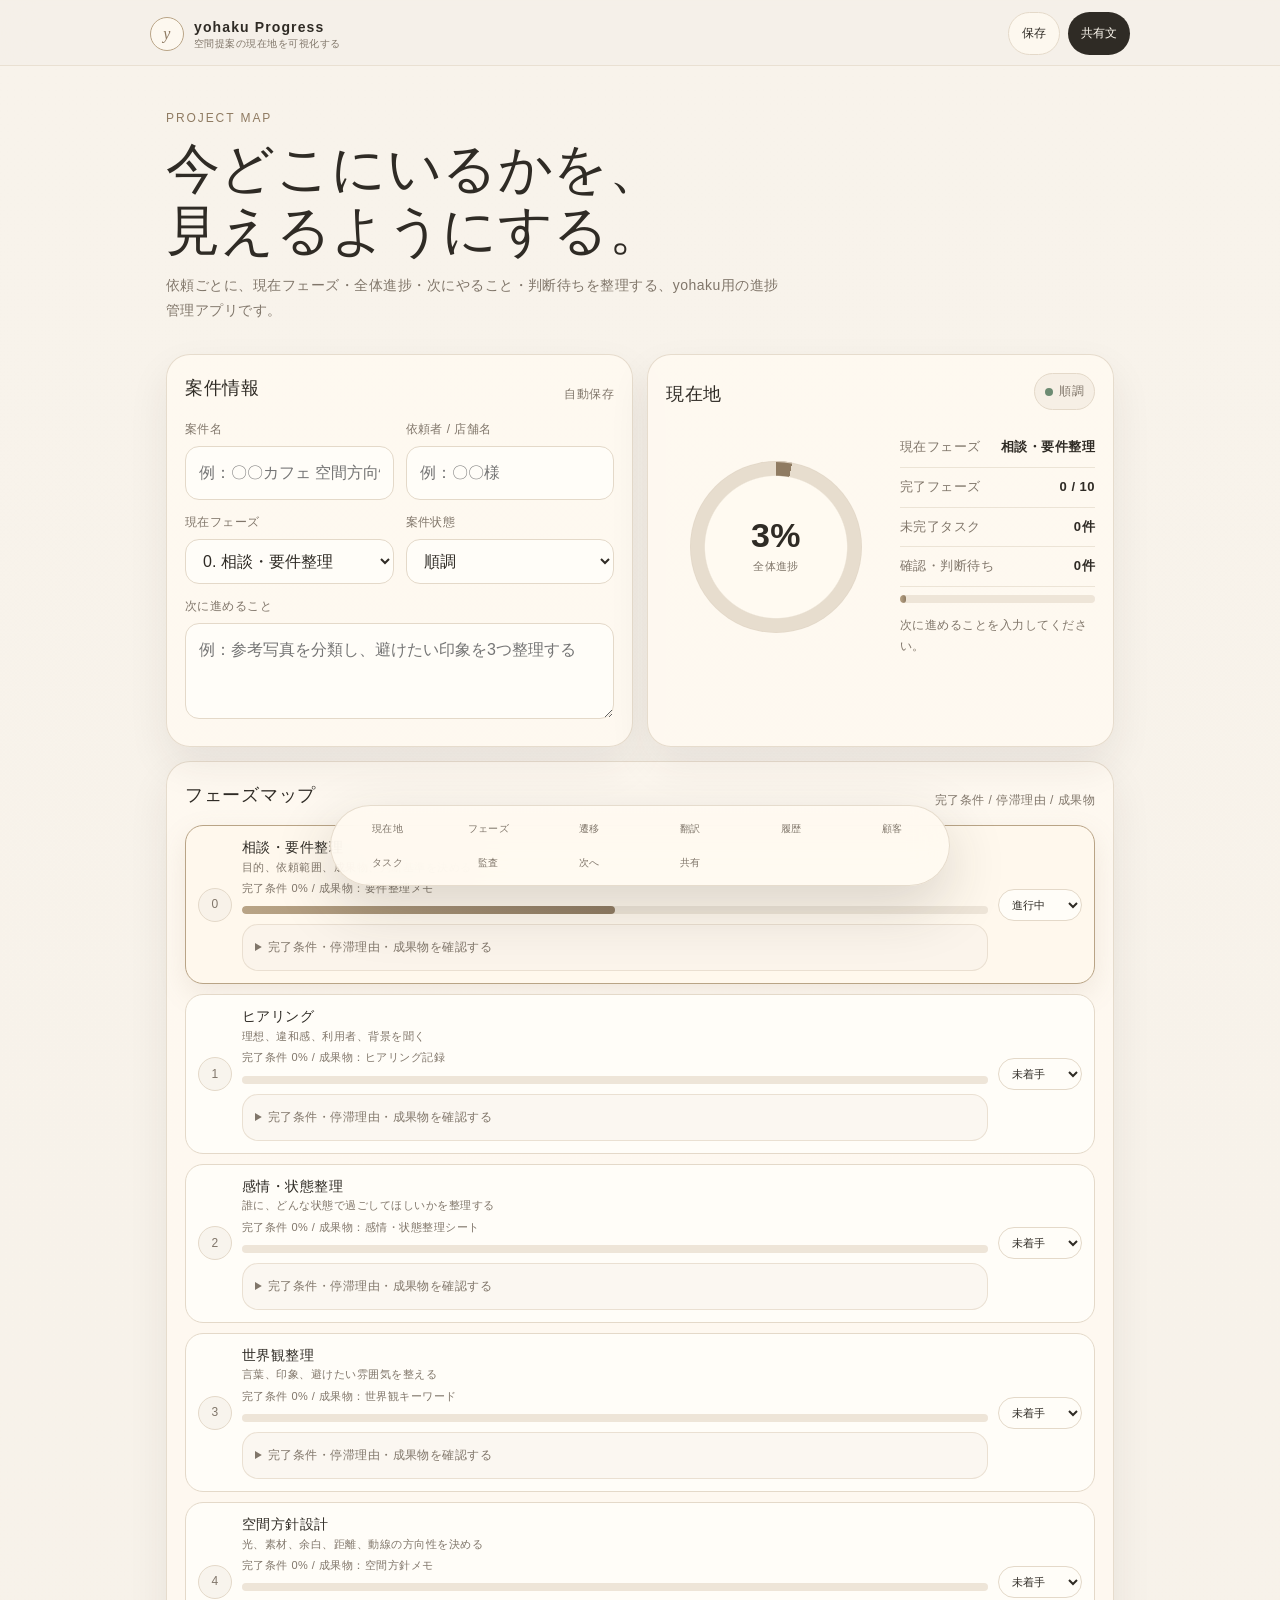
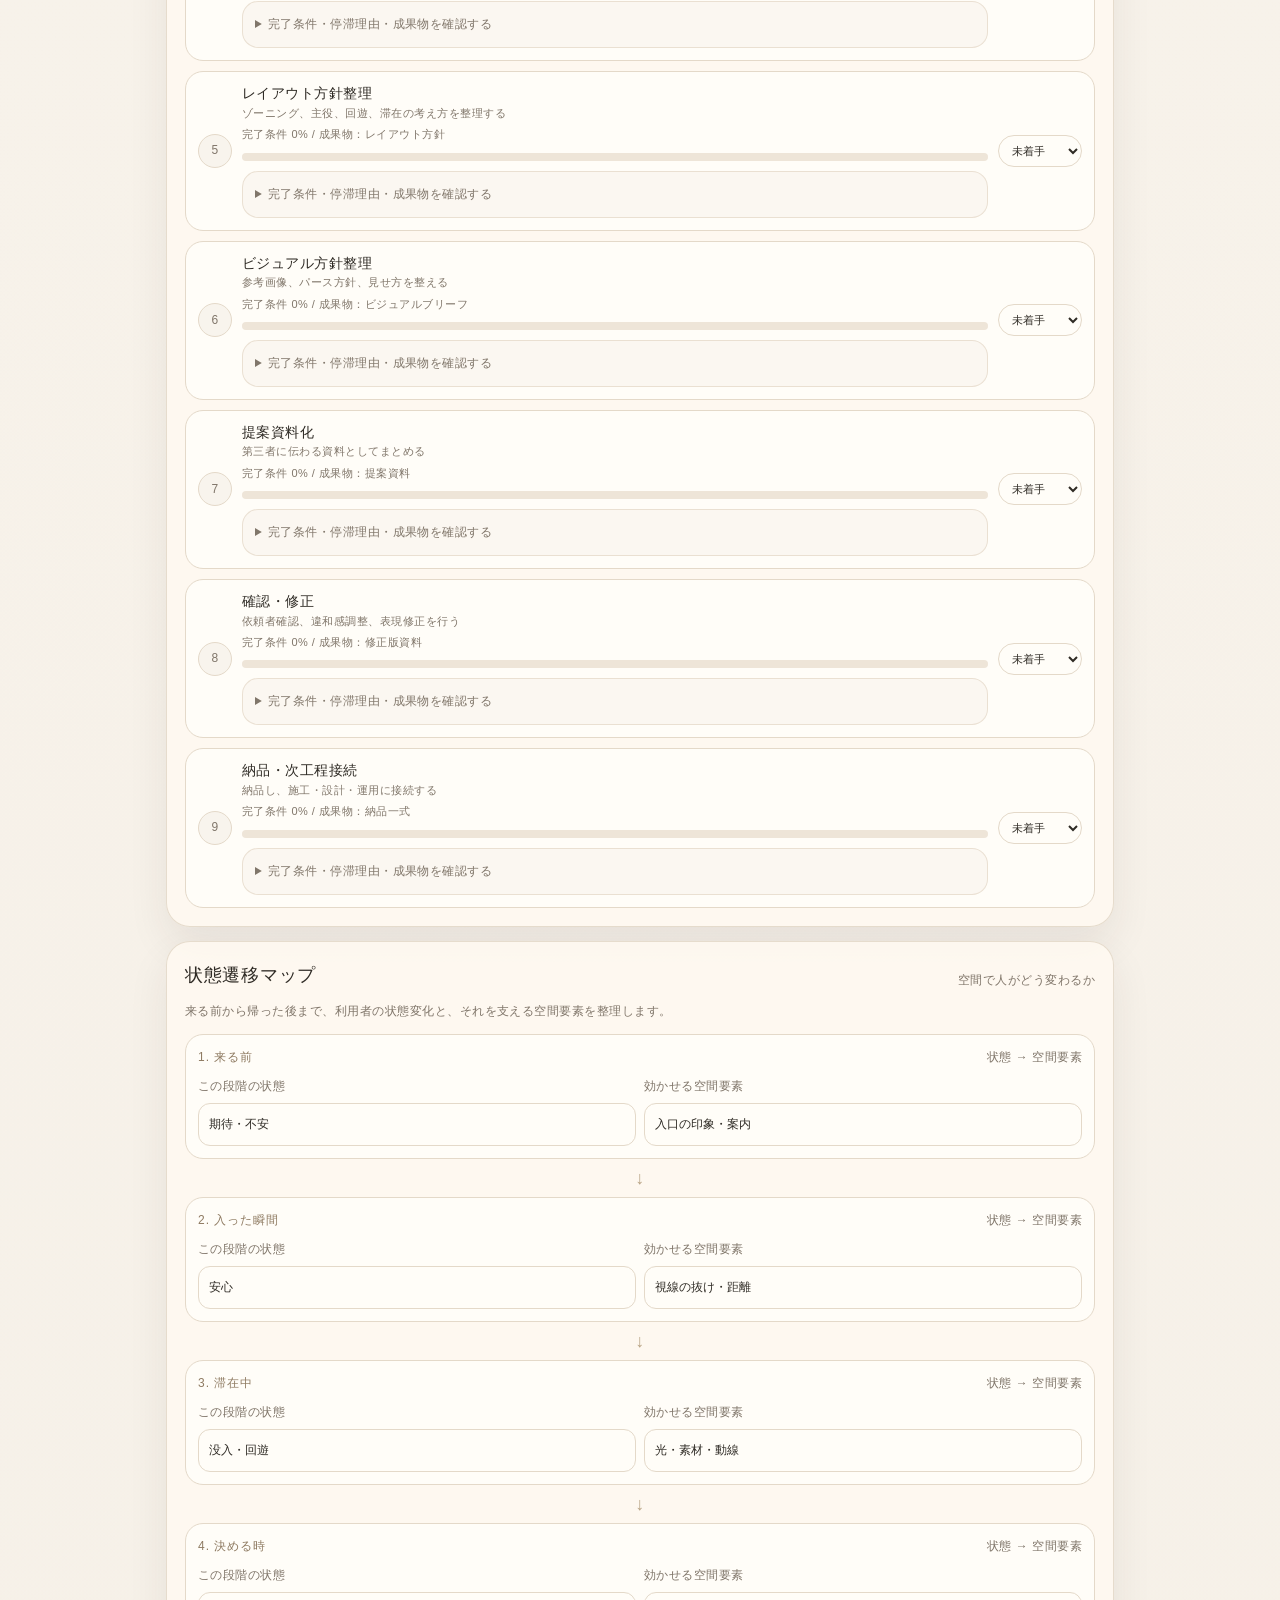
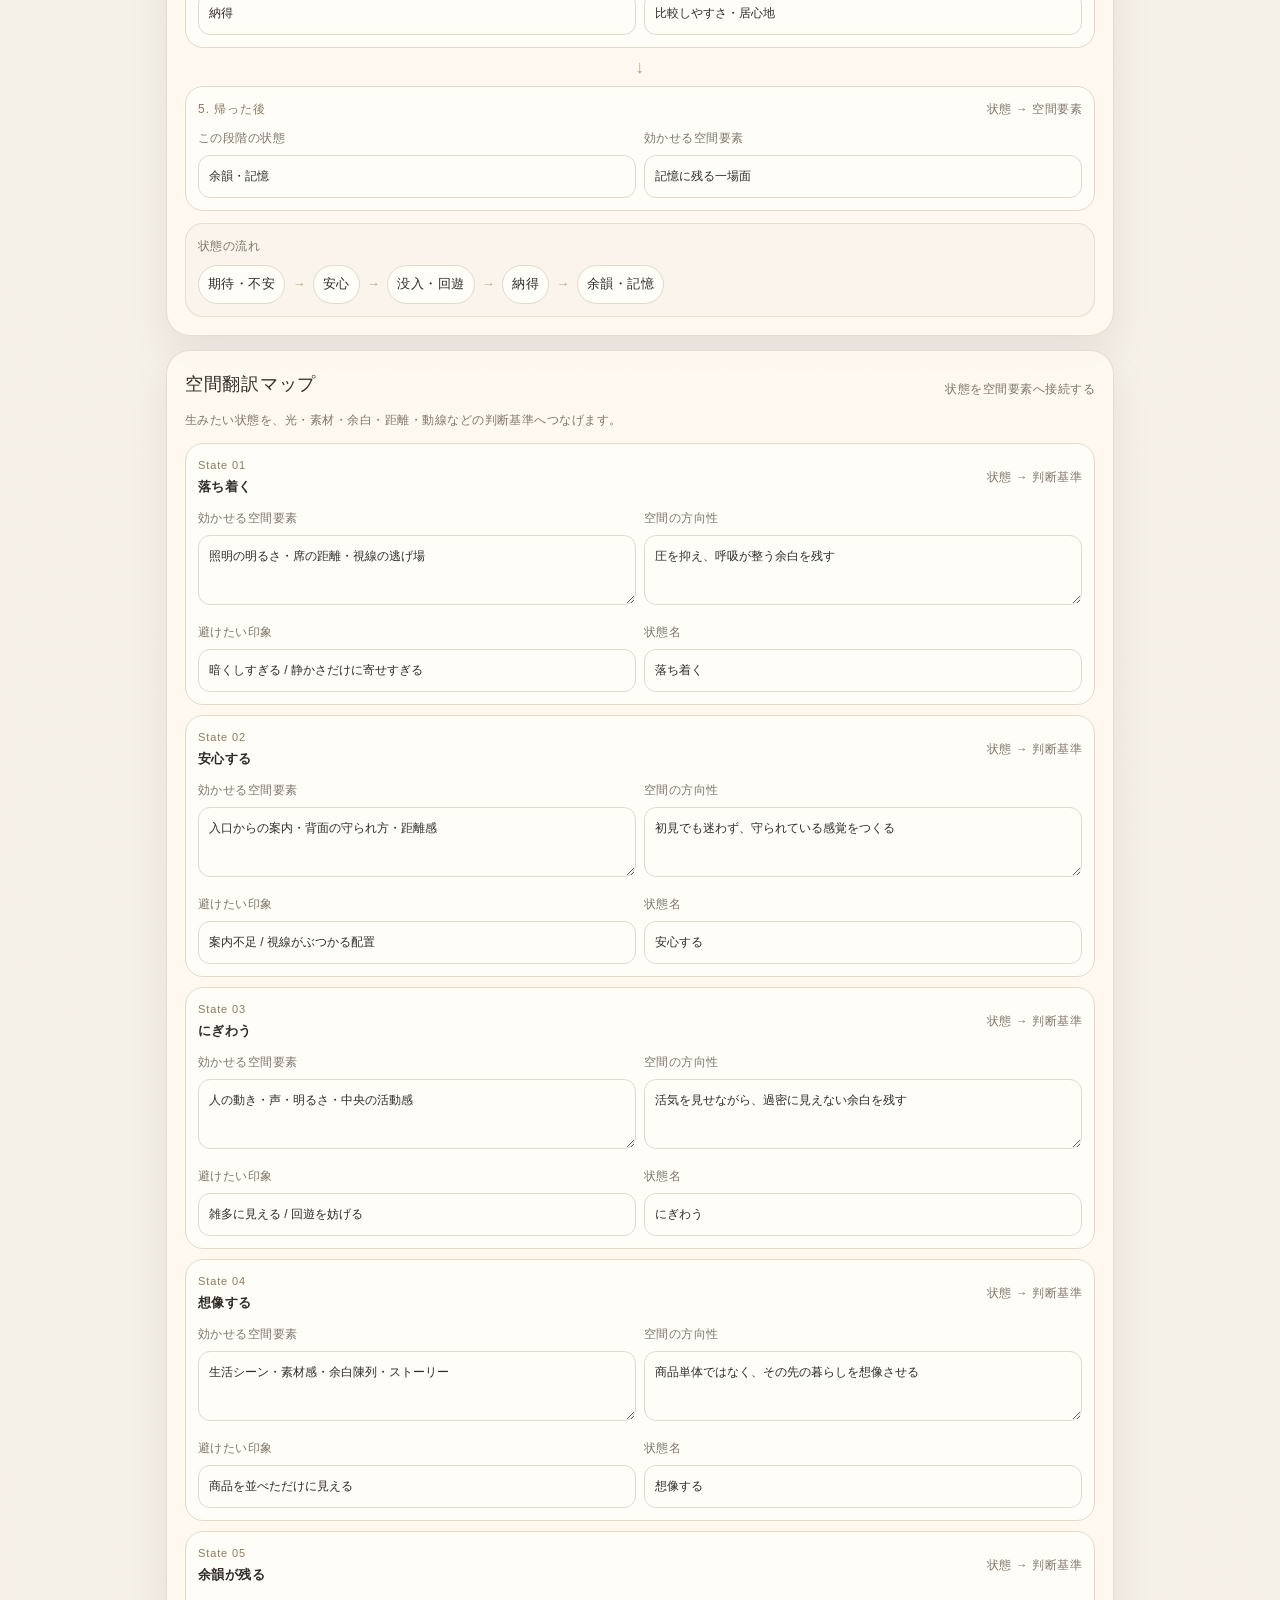
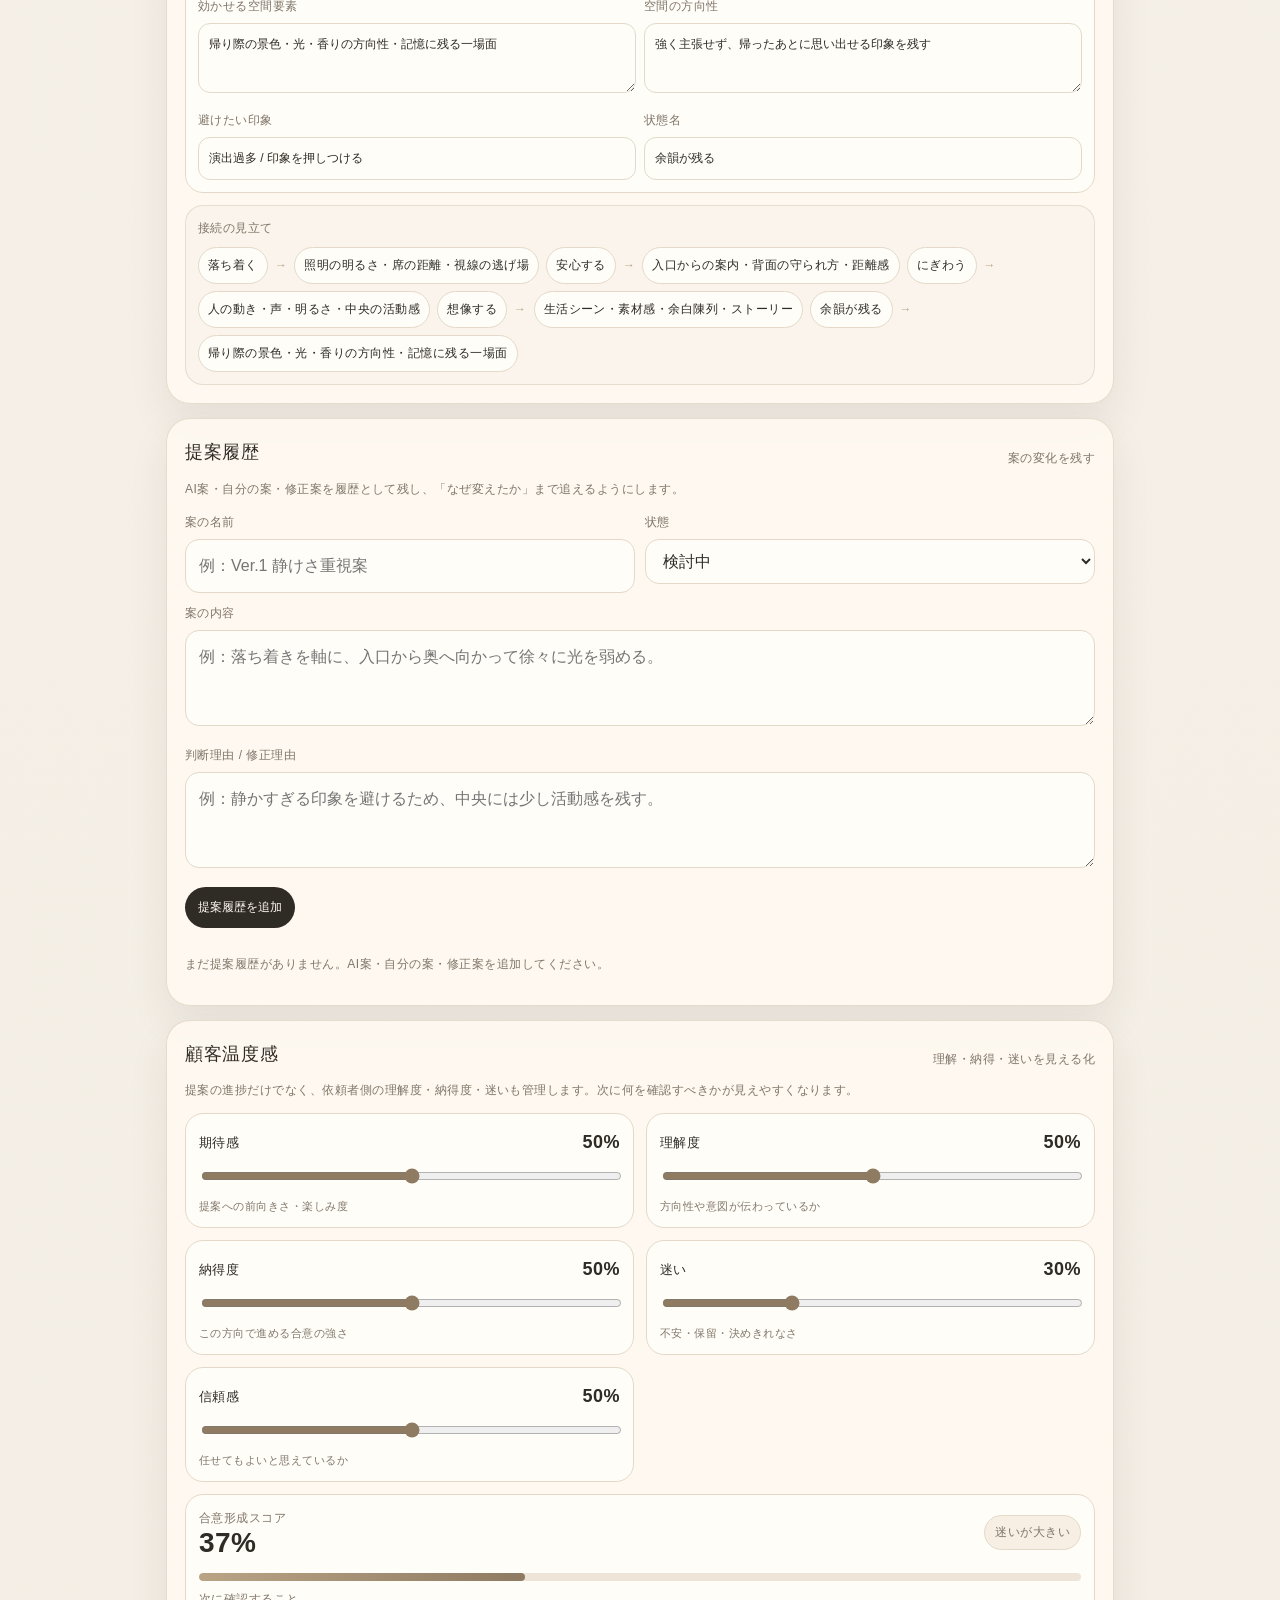
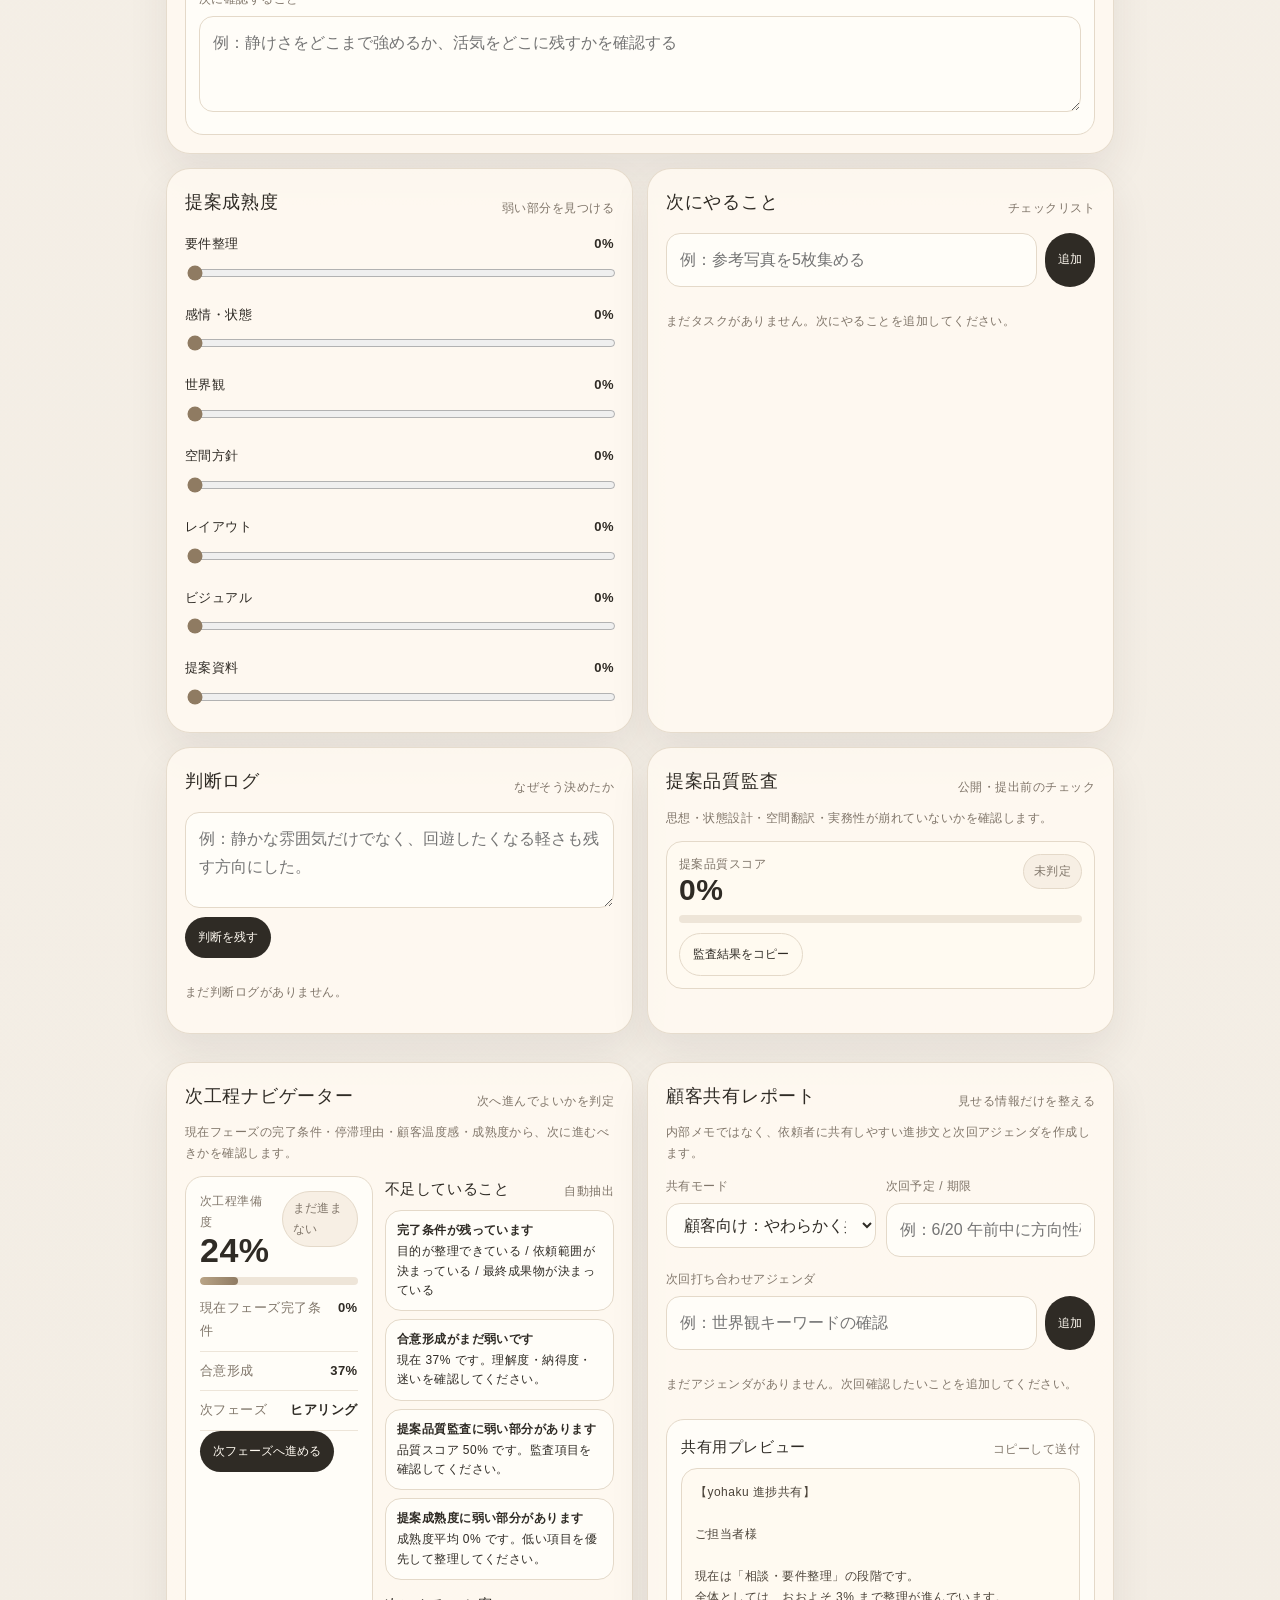
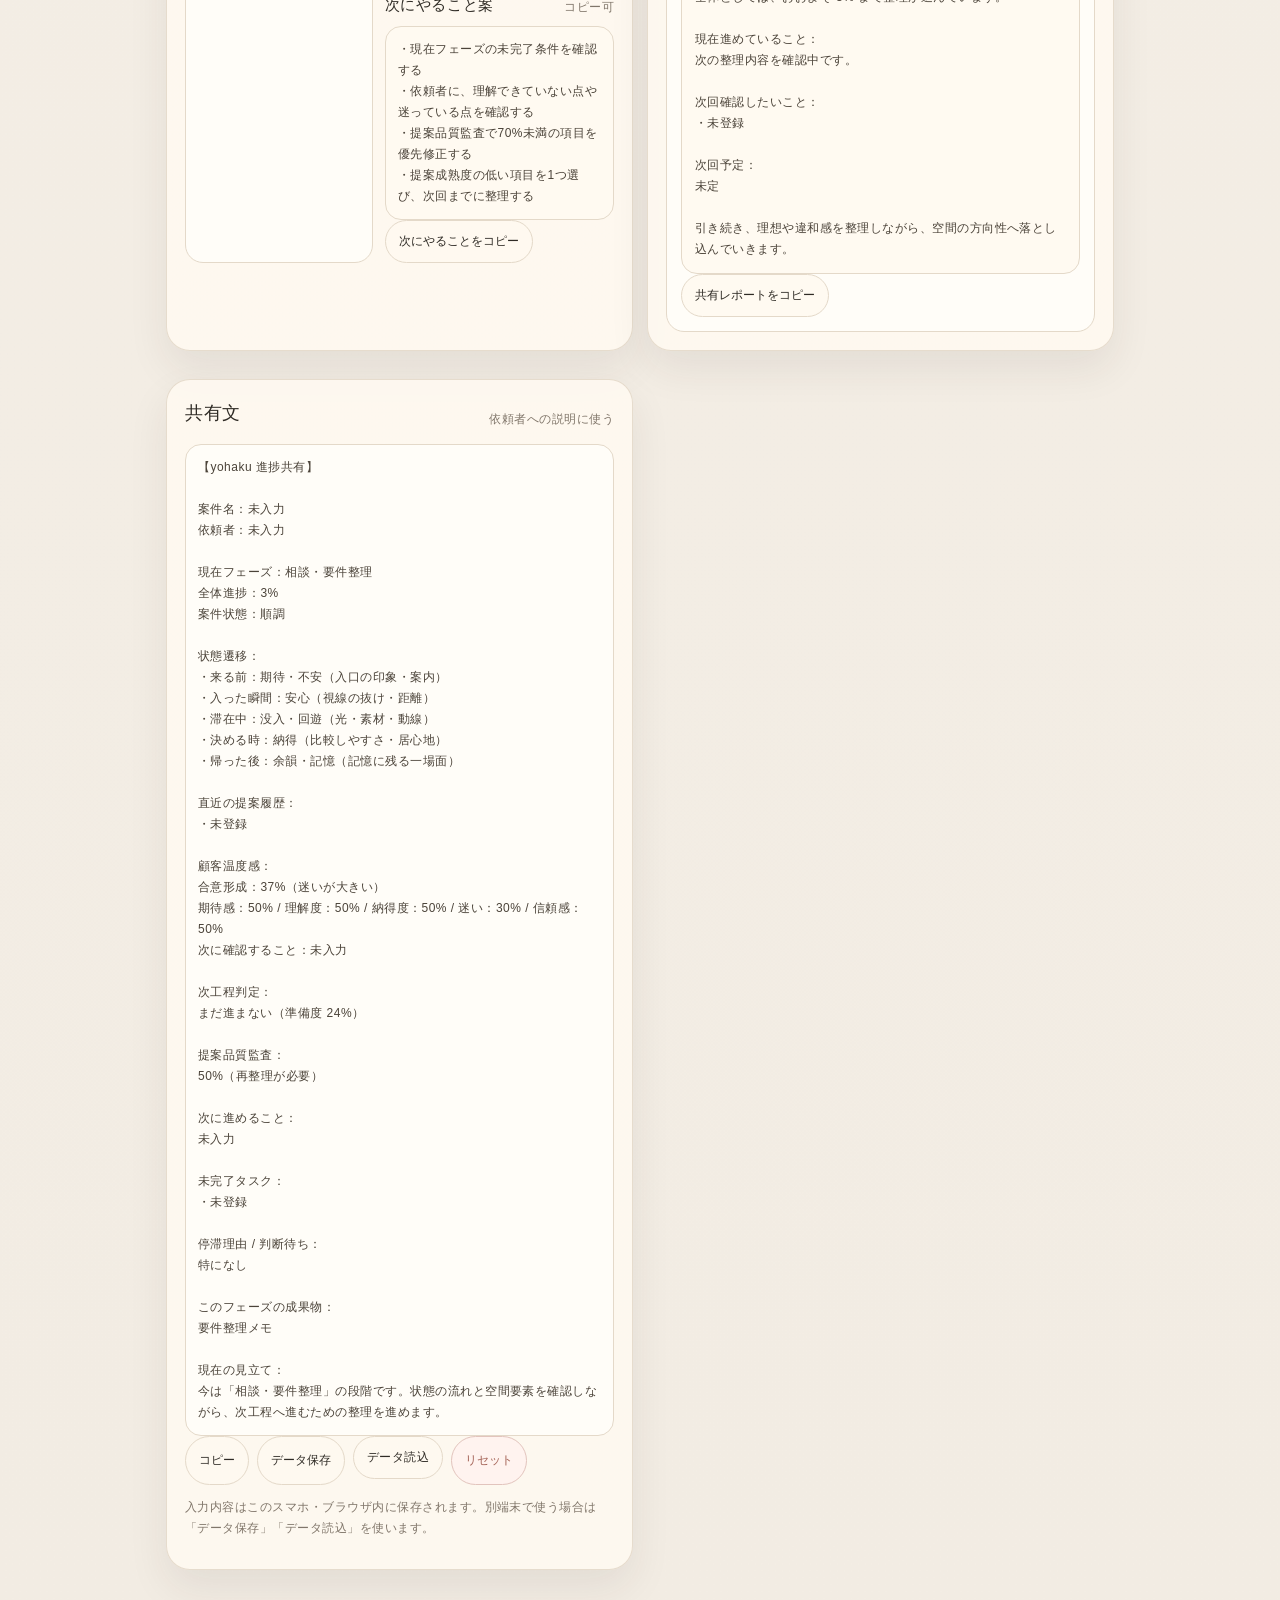
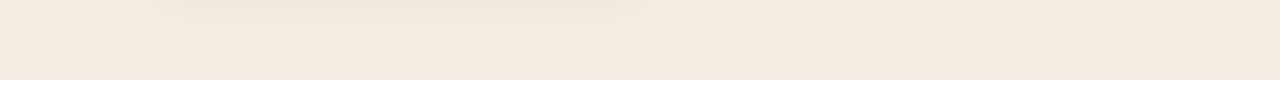
==== progress.html @ ba38edb8 "Add files via upload" ====
<!doctype html>
<html lang="ja">
<head>
  <meta charset="utf-8" />
  <meta name="viewport" content="width=device-width, initial-scale=1, viewport-fit=cover" />
  <title>yohaku Progress App</title>
  <meta name="theme-color" content="#efe8dc" />
  <style>
    :root{--bg:#f5f0e8;--card:#fffaf1;--ink:#2f2b25;--muted:#80766a;--line:#e4d9c9;--accent:#8f7b62;--accent2:#b9a486;--good:#6c8b72;--wait:#b08a51;--risk:#a56458;--shadow:0 18px 40px rgba(47,43,37,.08);--radius:24px}
    *{box-sizing:border-box} html{scroll-behavior:smooth} body{margin:0;background:linear-gradient(180deg,#f8f3eb,#f2ece3);color:var(--ink);font-family:-apple-system,BlinkMacSystemFont,"Hiragino Sans","Yu Gothic",YuGothic,Meiryo,sans-serif;line-height:1.75;letter-spacing:.03em} button,input,select,textarea{font:inherit}.app{width:min(980px,100%);margin:0 auto;padding:18px 16px 110px}.topbar{position:sticky;top:0;z-index:20;margin:-18px -16px 16px;padding:12px 16px 10px;backdrop-filter:blur(18px);background:rgba(245,240,232,.82);border-bottom:1px solid rgba(228,217,201,.7)}.topbar-inner{display:flex;align-items:center;justify-content:space-between;gap:12px;width:min(980px,100%);margin:0 auto}.brand{display:flex;align-items:center;gap:10px;min-width:0}.mark{width:34px;height:34px;border-radius:999px;border:1px solid var(--accent2);display:grid;place-items:center;color:var(--accent);font-family:Georgia,serif;font-style:italic;background:rgba(255,250,241,.75)}.brand-title{font-size:14px;font-weight:650;letter-spacing:.08em;white-space:nowrap}.brand-sub{font-size:10px;color:var(--muted);margin-top:-4px}.mini-actions,.btn-row{display:flex;gap:8px;flex-wrap:wrap}.ghost-btn,.primary-btn,.danger-btn{border:0;border-radius:999px;padding:10px 13px;cursor:pointer;white-space:nowrap;font-size:12px}.ghost-btn{background:rgba(255,250,241,.8);border:1px solid var(--line);color:var(--ink)}.primary-btn{background:var(--ink);color:#fffaf1}.danger-btn{background:#fff3ef;color:var(--risk);border:1px solid #e2c4bd}.hero{padding:26px 0 18px}.eyebrow{color:var(--accent);font-size:12px;letter-spacing:.16em;text-transform:uppercase;margin-bottom:8px}h1{font-size:clamp(28px,8vw,54px);line-height:1.15;margin:0 0 12px;font-weight:500}.lead{color:var(--muted);font-size:14px;max-width:620px;margin:0}.grid{display:grid;grid-template-columns:1fr;gap:14px}@media (min-width:780px){.grid.two{grid-template-columns:1fr 1fr}.dashboard-row{grid-template-columns:220px 1fr}}.card{background:rgba(255,250,241,.86);border:1px solid rgba(228,217,201,.9);border-radius:var(--radius);box-shadow:var(--shadow);padding:18px;margin-top:14px}.section-title{display:flex;align-items:flex-end;justify-content:space-between;gap:10px;margin-bottom:14px}h2{margin:0;font-size:18px;font-weight:560;letter-spacing:.04em}.small{font-size:12px;color:var(--muted)}label{display:block;font-size:12px;color:var(--muted);margin:0 0 6px}input,select,textarea{width:100%;border:1px solid var(--line);background:#fffdf8;color:var(--ink);border-radius:14px;padding:12px 13px;outline:none}textarea{min-height:96px;resize:vertical}input:focus,select:focus,textarea:focus{border-color:var(--accent2);box-shadow:0 0 0 4px rgba(185,164,134,.16)}.field-grid{display:grid;grid-template-columns:1fr;gap:12px}@media (min-width:620px){.field-grid.two{grid-template-columns:1fr 1fr}}.dashboard-row{display:grid;gap:14px}.circle-wrap{display:flex;justify-content:center;align-items:center;min-height:210px}.circle{--p:0;width:172px;height:172px;border-radius:50%;display:grid;place-items:center;background:radial-gradient(circle at center,var(--card) 0 58%,transparent 59%),conic-gradient(var(--accent) calc(var(--p)*1%),#e7ddce 0);box-shadow:inset 0 0 0 1px rgba(228,217,201,.9)}.circle strong{display:block;font-size:34px;line-height:1;font-weight:560;text-align:center}.circle span{display:block;font-size:11px;color:var(--muted);text-align:center;margin-top:5px}.status-pill{display:inline-flex;align-items:center;gap:6px;padding:7px 10px;border-radius:999px;background:#f6efe5;border:1px solid var(--line);font-size:12px;color:var(--muted)}.dot{width:8px;height:8px;border-radius:999px;background:var(--accent)}.dot.good{background:var(--good)}.dot.wait{background:var(--wait)}.dot.risk{background:var(--risk)}.summary-list{display:grid;gap:8px;margin-top:12px}.summary-item{display:flex;justify-content:space-between;gap:10px;border-bottom:1px solid rgba(228,217,201,.65);padding-bottom:8px;font-size:13px}.summary-item span:first-child{color:var(--muted)}.phase-map{display:grid;gap:10px}.phase{display:grid;grid-template-columns:34px 1fr auto;gap:10px;align-items:center;padding:12px;border-radius:18px;border:1px solid var(--line);background:#fffdf8}.phase.current{border-color:var(--accent2);background:#fff8ed;box-shadow:0 10px 28px rgba(143,123,98,.13)}.phase.done{background:#f6f8f2;border-color:#d3decf}.phase.waiting{background:#fff8ed;border-color:#ead6b8}.phase.risk{background:#fff3ef;border-color:#e2c4bd}.phase-num{width:34px;height:34px;border-radius:999px;display:grid;place-items:center;border:1px solid var(--line);font-size:12px;color:var(--muted);background:rgba(245,240,232,.65)}.phase-title{font-size:14px;font-weight:560;line-height:1.4}.phase-desc{font-size:11px;color:var(--muted);line-height:1.4;margin-top:2px}.phase select{width:auto;max-width:118px;padding:8px 9px;font-size:11px;border-radius:999px}.progress-line{height:8px;background:#eee5d8;border-radius:999px;overflow:hidden;margin-top:8px}.progress-line>i{display:block;height:100%;width:0;background:linear-gradient(90deg,var(--accent2),var(--accent));border-radius:999px}.slider-row{margin:14px 0 0}.slider-head{display:flex;justify-content:space-between;gap:8px;font-size:13px;margin-bottom:6px}input[type=range]{padding:0;accent-color:var(--accent);border:0;background:transparent}.task-form{display:grid;grid-template-columns:1fr auto;gap:8px;margin-bottom:12px}.task-list,.log{display:grid;gap:8px}.task{display:grid;grid-template-columns:auto 1fr auto;gap:9px;align-items:start;padding:12px;border-radius:16px;background:#fffdf8;border:1px solid var(--line)}.task input[type=checkbox]{width:18px;height:18px;margin-top:3px;accent-color:var(--accent)}.task.done .task-text{text-decoration:line-through;color:var(--muted)}.task-text{font-size:13px}.task button{border:0;background:transparent;color:var(--muted);font-size:18px;padding:0 4px;cursor:pointer}.log-item{border:1px solid var(--line);background:#fffdf8;border-radius:16px;padding:12px;font-size:13px}.log-date{font-size:11px;color:var(--muted);margin-bottom:4px}.phase-detail{margin-top:10px;display:grid;gap:10px;padding:12px;border-radius:16px;background:rgba(245,240,232,.45);border:1px solid rgba(228,217,201,.75)}.phase-detail summary{cursor:pointer}.check-grid{display:grid;gap:7px;margin-top:8px}.check-item{display:grid;grid-template-columns:auto 1fr;gap:8px;align-items:start;font-size:12px;color:#4b4339;line-height:1.55}.check-item input{width:16px;height:16px;margin-top:2px;accent-color:var(--accent)}.phase-note-grid{display:grid;grid-template-columns:1fr;gap:8px}.mini-field label{font-size:11px;margin-bottom:4px}.mini-field textarea,.mini-field input{font-size:12px;padding:10px;min-height:44px;border-radius:12px}.mini-field textarea{min-height:70px}.phase-complete-rate{font-size:11px;color:var(--muted);margin-top:4px}@media (min-width:720px){.phase-note-grid{grid-template-columns:1fr 1fr}}
.journey-flow{display:grid;gap:10px}.journey-node{border:1px solid var(--line);background:#fffdf8;border-radius:18px;padding:12px}.journey-node-head{display:flex;justify-content:space-between;gap:8px;align-items:center;margin-bottom:8px}.journey-stage{font-size:12px;color:var(--accent);letter-spacing:.08em}.journey-arrow{text-align:center;color:var(--accent2);font-size:18px;line-height:1}.journey-fields{display:grid;grid-template-columns:1fr;gap:8px}@media(min-width:720px){.journey-fields{grid-template-columns:1fr 1fr}}.journey-fields input{font-size:12px;padding:10px;border-radius:12px}.journey-preview{margin-top:12px;padding:12px;border-radius:18px;background:rgba(245,240,232,.5);border:1px solid rgba(228,217,201,.85)}.journey-preview-title{font-size:12px;color:var(--muted);margin-bottom:8px}.journey-preview-line{display:flex;flex-wrap:wrap;gap:7px;align-items:center;font-size:13px}.journey-chip{padding:7px 9px;border-radius:999px;background:#fffdf8;border:1px solid var(--line)}.journey-connector{color:var(--accent2)}

.translation-map{display:grid;gap:10px}.translate-row{border:1px solid var(--line);background:#fffdf8;border-radius:18px;padding:12px}.translate-head{display:flex;justify-content:space-between;gap:8px;align-items:center;margin-bottom:10px}.translate-title{font-size:13px;font-weight:650}.translate-label{font-size:11px;color:var(--accent);letter-spacing:.08em}.translate-fields{display:grid;grid-template-columns:1fr;gap:8px}@media(min-width:720px){.translate-fields{grid-template-columns:1fr 1fr}}.translate-fields input,.translate-fields textarea{font-size:12px;padding:10px;border-radius:12px}.translate-fields textarea{min-height:70px}.connection-preview{margin-top:12px;padding:12px;border-radius:18px;background:rgba(245,240,232,.5);border:1px solid rgba(228,217,201,.85)}.connection-line{display:flex;flex-wrap:wrap;gap:7px;align-items:center;font-size:12px;margin-top:8px}.connection-chip{padding:7px 9px;border-radius:999px;background:#fffdf8;border:1px solid var(--line)}





.quality-grid{
  display:grid;
  gap:10px;
}
.quality-item{
  border:1px solid var(--line);
  background:#fffdf8;
  border-radius:16px;
  padding:12px;
}
.quality-head{
  display:flex;
  justify-content:space-between;
  gap:10px;
  align-items:center;
  margin-bottom:6px;
  font-size:13px;
}
.quality-head strong{
  font-size:18px;
  font-weight:560;
}
.quality-note{
  margin-top:8px;
}
.quality-note textarea{
  min-height:58px;
  font-size:12px;
  padding:10px;
}
.quality-result{
  border:1px solid var(--line);
  background:#fffaf1;
  border-radius:16px;
  padding:12px;
  margin-bottom:12px;
}
.quality-main{
  display:flex;
  justify-content:space-between;
  gap:12px;
  align-items:flex-start;
}
.quality-score{
  font-size:30px;
  line-height:1;
  font-weight:560;
}
.quality-label{
  display:inline-flex;
  border-radius:999px;
  padding:6px 10px;
  border:1px solid var(--line);
  background:#f7efe4;
  font-size:12px;
  color:var(--muted);
  white-space:nowrap;
}
.quality-issues{
  display:grid;
  gap:7px;
  margin-top:10px;
}
.quality-issue{
  border:1px solid var(--line);
  background:#fffdf8;
  border-radius:14px;
  padding:9px 10px;
  font-size:12px;
  line-height:1.55;
}

.next-nav-grid{
  display:grid;
  grid-template-columns:1fr;
  gap:12px;
}
@media (min-width:760px){
  
.quality-grid{
  display:grid;
  gap:10px;
}
.quality-item{
  border:1px solid var(--line);
  background:#fffdf8;
  border-radius:16px;
  padding:12px;
}
.quality-head{
  display:flex;
  justify-content:space-between;
  gap:10px;
  align-items:center;
  margin-bottom:6px;
  font-size:13px;
}
.quality-head strong{
  font-size:18px;
  font-weight:560;
}
.quality-note{
  margin-top:8px;
}
.quality-note textarea{
  min-height:58px;
  font-size:12px;
  padding:10px;
}
.quality-result{
  border:1px solid var(--line);
  background:#fffaf1;
  border-radius:16px;
  padding:12px;
  margin-bottom:12px;
}
.quality-main{
  display:flex;
  justify-content:space-between;
  gap:12px;
  align-items:flex-start;
}
.quality-score{
  font-size:30px;
  line-height:1;
  font-weight:560;
}
.quality-label{
  display:inline-flex;
  border-radius:999px;
  padding:6px 10px;
  border:1px solid var(--line);
  background:#f7efe4;
  font-size:12px;
  color:var(--muted);
  white-space:nowrap;
}
.quality-issues{
  display:grid;
  gap:7px;
  margin-top:10px;
}
.quality-issue{
  border:1px solid var(--line);
  background:#fffdf8;
  border-radius:14px;
  padding:9px 10px;
  font-size:12px;
  line-height:1.55;
}

.next-nav-grid{grid-template-columns:.9fr 1.1fr}
}
.readiness-card{
  border:1px solid var(--line);
  background:#fffdf8;
  border-radius:18px;
  padding:14px;
}
.readiness-main{
  display:flex;
  justify-content:space-between;
  gap:12px;
  align-items:flex-start;
  margin-bottom:10px;
}
.readiness-score{
  font-size:34px;
  line-height:1;
  font-weight:560;
}
.readiness-label{
  display:inline-flex;
  border-radius:999px;
  padding:6px 10px;
  border:1px solid var(--line);
  background:#f7efe4;
  font-size:12px;
  color:var(--muted);
}
.next-list{
  display:grid;
  gap:8px;
}
.next-item{
  border:1px solid var(--line);
  background:#fffdf8;
  border-radius:16px;
  padding:10px 11px;
  font-size:12px;
  line-height:1.6;
}
.next-item strong{
  display:block;
  font-size:12px;
  margin-bottom:2px;
}
.next-action-box{
  white-space:pre-wrap;
  font-size:12px;
  line-height:1.75;
  background:#fffaf1;
  border:1px solid var(--line);
  border-radius:16px;
  padding:12px;
  color:#4b4339;
}

.share-report-box{
  border:1px solid var(--line);
  background:#fffdf8;
  border-radius:18px;
  padding:14px;
  margin-top:12px;
}
.report-mode-row{
  display:grid;
  grid-template-columns:1fr;
  gap:10px;
}
@media (min-width:720px){
  .report-mode-row{grid-template-columns:1fr 1fr}
}
.report-preview{
  white-space:pre-wrap;
  font-size:12px;
  line-height:1.75;
  background:#fffaf1;
  border:1px solid var(--line);
  border-radius:16px;
  padding:13px;
  color:#4b4339;
  min-height:190px;
}
.agenda-list{
  display:grid;
  gap:8px;
  margin-top:10px;
}
.agenda-item{
  display:grid;
  grid-template-columns:auto 1fr auto;
  gap:9px;
  align-items:start;
  border:1px solid var(--line);
  background:#fffdf8;
  border-radius:16px;
  padding:10px;
  font-size:12px;
}
.agenda-item input[type=checkbox]{
  width:17px;
  height:17px;
  margin-top:3px;
  accent-color:var(--accent);
}
.agenda-item.done .agenda-text{
  text-decoration:line-through;
  color:var(--muted);
}
.agenda-item button{
  border:0;
  background:transparent;
  color:var(--muted);
  font-size:18px;
  cursor:pointer;
  padding:0 4px;
}

.client-pulse-grid{
  display:grid;
  grid-template-columns:1fr;
  gap:12px;
}
@media (min-width:720px){
  


.quality-grid{
  display:grid;
  gap:10px;
}
.quality-item{
  border:1px solid var(--line);
  background:#fffdf8;
  border-radius:16px;
  padding:12px;
}
.quality-head{
  display:flex;
  justify-content:space-between;
  gap:10px;
  align-items:center;
  margin-bottom:6px;
  font-size:13px;
}
.quality-head strong{
  font-size:18px;
  font-weight:560;
}
.quality-note{
  margin-top:8px;
}
.quality-note textarea{
  min-height:58px;
  font-size:12px;
  padding:10px;
}
.quality-result{
  border:1px solid var(--line);
  background:#fffaf1;
  border-radius:16px;
  padding:12px;
  margin-bottom:12px;
}
.quality-main{
  display:flex;
  justify-content:space-between;
  gap:12px;
  align-items:flex-start;
}
.quality-score{
  font-size:30px;
  line-height:1;
  font-weight:560;
}
.quality-label{
  display:inline-flex;
  border-radius:999px;
  padding:6px 10px;
  border:1px solid var(--line);
  background:#f7efe4;
  font-size:12px;
  color:var(--muted);
  white-space:nowrap;
}
.quality-issues{
  display:grid;
  gap:7px;
  margin-top:10px;
}
.quality-issue{
  border:1px solid var(--line);
  background:#fffdf8;
  border-radius:14px;
  padding:9px 10px;
  font-size:12px;
  line-height:1.55;
}

.next-nav-grid{
  display:grid;
  grid-template-columns:1fr;
  gap:12px;
}
@media (min-width:760px){
  
.quality-grid{
  display:grid;
  gap:10px;
}
.quality-item{
  border:1px solid var(--line);
  background:#fffdf8;
  border-radius:16px;
  padding:12px;
}
.quality-head{
  display:flex;
  justify-content:space-between;
  gap:10px;
  align-items:center;
  margin-bottom:6px;
  font-size:13px;
}
.quality-head strong{
  font-size:18px;
  font-weight:560;
}
.quality-note{
  margin-top:8px;
}
.quality-note textarea{
  min-height:58px;
  font-size:12px;
  padding:10px;
}
.quality-result{
  border:1px solid var(--line);
  background:#fffaf1;
  border-radius:16px;
  padding:12px;
  margin-bottom:12px;
}
.quality-main{
  display:flex;
  justify-content:space-between;
  gap:12px;
  align-items:flex-start;
}
.quality-score{
  font-size:30px;
  line-height:1;
  font-weight:560;
}
.quality-label{
  display:inline-flex;
  border-radius:999px;
  padding:6px 10px;
  border:1px solid var(--line);
  background:#f7efe4;
  font-size:12px;
  color:var(--muted);
  white-space:nowrap;
}
.quality-issues{
  display:grid;
  gap:7px;
  margin-top:10px;
}
.quality-issue{
  border:1px solid var(--line);
  background:#fffdf8;
  border-radius:14px;
  padding:9px 10px;
  font-size:12px;
  line-height:1.55;
}

.next-nav-grid{grid-template-columns:.9fr 1.1fr}
}
.readiness-card{
  border:1px solid var(--line);
  background:#fffdf8;
  border-radius:18px;
  padding:14px;
}
.readiness-main{
  display:flex;
  justify-content:space-between;
  gap:12px;
  align-items:flex-start;
  margin-bottom:10px;
}
.readiness-score{
  font-size:34px;
  line-height:1;
  font-weight:560;
}
.readiness-label{
  display:inline-flex;
  border-radius:999px;
  padding:6px 10px;
  border:1px solid var(--line);
  background:#f7efe4;
  font-size:12px;
  color:var(--muted);
}
.next-list{
  display:grid;
  gap:8px;
}
.next-item{
  border:1px solid var(--line);
  background:#fffdf8;
  border-radius:16px;
  padding:10px 11px;
  font-size:12px;
  line-height:1.6;
}
.next-item strong{
  display:block;
  font-size:12px;
  margin-bottom:2px;
}
.next-action-box{
  white-space:pre-wrap;
  font-size:12px;
  line-height:1.75;
  background:#fffaf1;
  border:1px solid var(--line);
  border-radius:16px;
  padding:12px;
  color:#4b4339;
}

.share-report-box{
  border:1px solid var(--line);
  background:#fffdf8;
  border-radius:18px;
  padding:14px;
  margin-top:12px;
}
.report-mode-row{
  display:grid;
  grid-template-columns:1fr;
  gap:10px;
}
@media (min-width:720px){
  .report-mode-row{grid-template-columns:1fr 1fr}
}
.report-preview{
  white-space:pre-wrap;
  font-size:12px;
  line-height:1.75;
  background:#fffaf1;
  border:1px solid var(--line);
  border-radius:16px;
  padding:13px;
  color:#4b4339;
  min-height:190px;
}
.agenda-list{
  display:grid;
  gap:8px;
  margin-top:10px;
}
.agenda-item{
  display:grid;
  grid-template-columns:auto 1fr auto;
  gap:9px;
  align-items:start;
  border:1px solid var(--line);
  background:#fffdf8;
  border-radius:16px;
  padding:10px;
  font-size:12px;
}
.agenda-item input[type=checkbox]{
  width:17px;
  height:17px;
  margin-top:3px;
  accent-color:var(--accent);
}
.agenda-item.done .agenda-text{
  text-decoration:line-through;
  color:var(--muted);
}
.agenda-item button{
  border:0;
  background:transparent;
  color:var(--muted);
  font-size:18px;
  cursor:pointer;
  padding:0 4px;
}

.client-pulse-grid{grid-template-columns:1fr 1fr}
}
.pulse-card{
  border:1px solid var(--line);
  background:#fffdf8;
  border-radius:18px;
  padding:13px;
}
.pulse-head{
  display:flex;
  justify-content:space-between;
  gap:10px;
  align-items:center;
  margin-bottom:6px;
  font-size:13px;
}
.pulse-head strong{
  font-size:18px;
  font-weight:560;
}
.pulse-comment{
  font-size:11px;
  color:var(--muted);
  line-height:1.5;
  margin-top:5px;
}
.pulse-result{
  display:grid;
  gap:8px;
  border:1px solid var(--line);
  background:#fffdf8;
  border-radius:18px;
  padding:13px;
  margin-top:12px;
}
.pulse-result-main{
  display:flex;
  justify-content:space-between;
  gap:12px;
  align-items:center;
}
.pulse-score{
  font-size:28px;
  line-height:1;
  font-weight:560;
}
.pulse-status{
  display:inline-flex;
  border-radius:999px;
  padding:6px 10px;
  border:1px solid var(--line);
  background:#f7efe4;
  font-size:12px;
  color:var(--muted);
  white-space:nowrap;
}

.proposal-form{
  display:grid;
  gap:10px;
  margin-top:12px;
}
.proposal-grid{
  display:grid;
  grid-template-columns:1fr;
  gap:10px;
}
@media (min-width:720px){
  .proposal-grid{grid-template-columns:1fr 1fr}
}
.proposal-list{
  display:grid;
  gap:10px;
  margin-top:14px;
}
.proposal-item{
  border:1px solid var(--line);
  background:#fffdf8;
  border-radius:18px;
  padding:13px;
}
.proposal-head{
  display:flex;
  justify-content:space-between;
  gap:10px;
  align-items:flex-start;
  margin-bottom:6px;
}
.proposal-title{
  font-size:14px;
  font-weight:560;
}
.proposal-meta{
  font-size:11px;
  color:var(--muted);
}
.proposal-body{
  font-size:12px;
  color:#4b4339;
  line-height:1.65;
  white-space:pre-wrap;
}
.proposal-status{
  display:inline-flex;
  border-radius:999px;
  padding:5px 9px;
  border:1px solid var(--line);
  background:#f7efe4;
  font-size:11px;
  color:var(--muted);
  white-space:nowrap;
}
.proposal-delete{
  border:0;
  background:transparent;
  color:var(--muted);
  font-size:18px;
  cursor:pointer;
  padding:0 4px;
}

.bottom-nav{position:fixed;left:50%;bottom:14px;transform:translateX(-50%);width:min(620px,calc(100% - 26px));background:rgba(255,250,241,.9);border:1px solid rgba(228,217,201,.9);border-radius:999px;box-shadow:0 20px 60px rgba(47,43,37,.18);backdrop-filter:blur(18px);display:grid;grid-template-columns:repeat(6,1fr);padding:6px;z-index:30}.bottom-nav a{text-decoration:none;color:var(--muted);text-align:center;font-size:10px;padding:8px 4px;border-radius:999px}.bottom-nav a:active,.bottom-nav a:hover{background:#f2e8d9;color:var(--ink)}.export-box{white-space:pre-wrap;font-size:12px;background:#fffdf8;border:1px solid var(--line);border-radius:16px;padding:12px;min-height:120px;color:#4b4339}.hidden{display:none!important}
  </style>
<!-- yohaku Progress App v2: completion criteria / blockers / deliverables -->
<!-- yohaku Progress App v3: state journey map -->
<!-- yohaku Progress App v4: space translation connection map -->
<!-- yohaku Progress App v5: proposal history / design version log -->
<!-- yohaku Progress App v6: client alignment pulse -->
<!-- yohaku Progress App v7: client share report and meeting agenda -->
<!-- yohaku Progress App v8: next phase navigator -->
<!-- yohaku Progress App v9: proposal quality audit -->
</head>
<body>
<header class="topbar"><div class="topbar-inner"><div class="brand"><div class="mark">y</div><div><div class="brand-title">yohaku Progress</div><div class="brand-sub">空間提案の現在地を可視化する</div></div></div><div class="mini-actions"><button class="ghost-btn" id="saveBtn">保存</button><button class="primary-btn" id="exportBtnTop">共有文</button></div></div></header>
<main class="app">
<section class="hero" id="top"><div class="eyebrow">Project map</div><h1>今どこにいるかを、<br>見えるようにする。</h1><p class="lead">依頼ごとに、現在フェーズ・全体進捗・次にやること・判断待ちを整理する、yohaku用の進捗管理アプリです。</p></section>
<section class="grid two" id="project"><div class="card"><div class="section-title"><h2>案件情報</h2><span class="small">自動保存</span></div><div class="field-grid two"><div><label>案件名</label><input id="projectName" placeholder="例：〇〇カフェ 空間方向性整理"></div><div><label>依頼者 / 店舗名</label><input id="clientName" placeholder="例：〇〇様"></div><div><label>現在フェーズ</label><select id="currentPhase"></select></div><div><label>案件状態</label><select id="projectStatus"><option>順調</option><option>確認待ち</option><option>要判断</option><option>停滞</option></select></div></div><div style="margin-top:12px"><label>次に進めること</label><textarea id="nextAction" placeholder="例：参考写真を分類し、避けたい印象を3つ整理する"></textarea></div></div>
<div class="card"><div class="section-title"><h2>現在地</h2><span class="status-pill"><i class="dot" id="statusDot"></i><span id="statusText">順調</span></span></div><div class="dashboard-row"><div class="circle-wrap"><div class="circle" id="progressCircle"><div><strong id="overallPercent">0%</strong><span>全体進捗</span></div></div></div><div><div class="summary-list"><div class="summary-item"><span>現在フェーズ</span><strong id="currentPhaseLabel">未設定</strong></div><div class="summary-item"><span>完了フェーズ</span><strong id="doneCount">0 / 10</strong></div><div class="summary-item"><span>未完了タスク</span><strong id="openTaskCount">0件</strong></div><div class="summary-item"><span>確認・判断待ち</span><strong id="waitCount">0件</strong></div></div><div class="progress-line"><i id="overallBar"></i></div><p class="small" id="nextActionPreview" style="margin-top:12px">次に進めることを入力してください。</p></div></div></div></section>
<section class="card" id="phases"><div class="section-title"><h2>フェーズマップ</h2><span class="small">完了条件 / 停滞理由 / 成果物</span></div><div class="phase-map" id="phaseMap"></div></section>
<section class="card" id="journey"><div class="section-title"><h2>状態遷移マップ</h2><span class="small">空間で人がどう変わるか</span></div><p class="small" style="margin-top:-4px">来る前から帰った後まで、利用者の状態変化と、それを支える空間要素を整理します。</p><div class="journey-flow" id="journeyFlow"></div><div class="journey-preview"><div class="journey-preview-title">状態の流れ</div><div class="journey-preview-line" id="journeyPreview"></div></div></section>
<section class="card" id="translationMap"><div class="section-title"><h2>空間翻訳マップ</h2><span class="small">状態を空間要素へ接続する</span></div><p class="small" style="margin-top:-4px">生みたい状態を、光・素材・余白・距離・動線などの判断基準へつなげます。</p><div class="translation-map" id="translationRows"></div><div class="connection-preview"><div class="journey-preview-title">接続の見立て</div><div class="connection-line" id="translationPreview"></div></div></section>

<section class="card" id="proposalLog">
  <div class="section-title">
    <h2>提案履歴</h2>
    <span class="small">案の変化を残す</span>
  </div>
  <p class="small" style="margin-top:-4px">AI案・自分の案・修正案を履歴として残し、「なぜ変えたか」まで追えるようにします。</p>

  <div class="proposal-form">
    <div class="proposal-grid">
      <div>
        <label>案の名前</label>
        <input id="proposalTitle" placeholder="例：Ver.1 静けさ重視案" />
      </div>
      <div>
        <label>状態</label>
        <select id="proposalStatus">
          <option value="検討中">検討中</option>
          <option value="採用候補">採用候補</option>
          <option value="採用">採用</option>
          <option value="保留">保留</option>
          <option value="不採用">不採用</option>
        </select>
      </div>
    </div>
    <div>
      <label>案の内容</label>
      <textarea id="proposalContent" placeholder="例：落ち着きを軸に、入口から奥へ向かって徐々に光を弱める。"></textarea>
    </div>
    <div>
      <label>判断理由 / 修正理由</label>
      <textarea id="proposalReason" placeholder="例：静かすぎる印象を避けるため、中央には少し活動感を残す。"></textarea>
    </div>
    <div class="btn-row">
      <button class="primary-btn" id="addProposalBtn">提案履歴を追加</button>
    </div>
  </div>

  <div class="proposal-list" id="proposalList"></div>
</section>


<section class="card" id="clientPulse" style="margin-top:14px">
  <div class="section-title">
    <h2>顧客温度感</h2>
    <span class="small">理解・納得・迷いを見える化</span>
  </div>
  <p class="small" style="margin-top:-4px">提案の進捗だけでなく、依頼者側の理解度・納得度・迷いも管理します。次に何を確認すべきかが見えやすくなります。</p>

  <div class="client-pulse-grid" id="clientPulseSliders"></div>

  <div class="pulse-result">
    <div class="pulse-result-main">
      <div>
        <div class="small">合意形成スコア</div>
        <div class="pulse-score" id="alignmentScore">0%</div>
      </div>
      <span class="pulse-status" id="alignmentStatus">未判定</span>
    </div>
    <div class="progress-line"><i id="alignmentBar"></i></div>
    <div>
      <label>次に確認すること</label>
      <textarea id="clientNextQuestion" placeholder="例：静けさをどこまで強めるか、活気をどこに残すかを確認する"></textarea>
    </div>
  </div>
</section>

<section class="grid two"><div class="card" id="maturity"><div class="section-title"><h2>提案成熟度</h2><span class="small">弱い部分を見つける</span></div><div id="maturitySliders"></div></div><div class="card" id="tasks"><div class="section-title"><h2>次にやること</h2><span class="small">チェックリスト</span></div><div class="task-form"><input id="taskInput" placeholder="例：参考写真を5枚集める"><button class="primary-btn" id="addTaskBtn">追加</button></div><div class="task-list" id="taskList"></div></div></section>
<section class="grid two"><div class="card" id="decisions"><div class="section-title"><h2>判断ログ</h2><span class="small">なぜそう決めたか</span></div><textarea id="decisionInput" placeholder="例：静かな雰囲気だけでなく、回遊したくなる軽さも残す方向にした。"></textarea><div class="btn-row"><button class="primary-btn" id="addDecisionBtn">判断を残す</button></div><div class="log" id="decisionLog" style="margin-top:12px"></div></div>


<div class="card" id="qualityAudit">
  <div class="section-title">
    <h2>提案品質監査</h2>
    <span class="small">公開・提出前のチェック</span>
  </div>
  <p class="small" style="margin-top:-4px">思想・状態設計・空間翻訳・実務性が崩れていないかを確認します。</p>

  <div class="quality-result">
    <div class="quality-main">
      <div>
        <div class="small">提案品質スコア</div>
        <div class="quality-score" id="qualityScore">0%</div>
      </div>
      <span class="quality-label" id="qualityLabel">未判定</span>
    </div>
    <div class="progress-line" style="margin-top:10px"><i id="qualityBar"></i></div>
    <div class="quality-issues" id="qualityIssues"></div>
    <div class="btn-row">
      <button class="ghost-btn" id="copyQualityBtn">監査結果をコピー</button>
    </div>
  </div>

  <div class="quality-grid" id="qualityAuditRows"></div>
</div>


<section class="card" id="nextNavigator" style="margin-top:14px">
  <div class="section-title">
    <h2>次工程ナビゲーター</h2>
    <span class="small">次へ進んでよいかを判定</span>
  </div>
  <p class="small" style="margin-top:-4px">現在フェーズの完了条件・停滞理由・顧客温度感・成熟度から、次に進むべきかを確認します。</p>

  <div class="next-nav-grid">
    <div class="readiness-card">
      <div class="readiness-main">
        <div>
          <div class="small">次工程準備度</div>
          <div class="readiness-score" id="readinessScore">0%</div>
        </div>
        <span class="readiness-label" id="readinessLabel">未判定</span>
      </div>
      <div class="progress-line"><i id="readinessBar"></i></div>
      <div class="summary-list" style="margin-top:12px">
        <div class="summary-item"><span>現在フェーズ完了条件</span><strong id="currentCheckRate">0%</strong></div>
        <div class="summary-item"><span>合意形成</span><strong id="navigatorAlignment">0%</strong></div>
        <div class="summary-item"><span>次フェーズ</span><strong id="nextPhaseLabel">未設定</strong></div>
      </div>
      <div class="btn-row">
        <button class="primary-btn" id="advancePhaseBtn">次フェーズへ進める</button>
      </div>
    </div>

    <div>
      <div class="section-title" style="margin-bottom:8px">
        <h2 style="font-size:15px">不足していること</h2>
        <span class="small">自動抽出</span>
      </div>
      <div class="next-list" id="navigatorIssues"></div>

      <div style="margin-top:12px">
        <div class="section-title" style="margin-bottom:8px">
          <h2 style="font-size:15px">次にやること案</h2>
          <span class="small">コピー可</span>
        </div>
        <div class="next-action-box" id="navigatorActions"></div>
        <div class="btn-row">
          <button class="ghost-btn" id="copyNavigatorBtn">次にやることをコピー</button>
        </div>
      </div>
    </div>
  </div>
</section>


      <div class="card" id="clientReport">
  <div class="section-title">
    <h2>顧客共有レポート</h2>
    <span class="small">見せる情報だけを整える</span>
  </div>
  <p class="small" style="margin-top:-4px">内部メモではなく、依頼者に共有しやすい進捗文と次回アジェンダを作成します。</p>

  <div class="report-mode-row">
    <div>
      <label>共有モード</label>
      <select id="reportMode">
        <option value="client">顧客向け：やわらかく共有</option>
        <option value="internal">社内向け：状況と判断を共有</option>
      </select>
    </div>
    <div>
      <label>次回予定 / 期限</label>
      <input id="nextMeeting" placeholder="例：6/20 午前中に方向性確認" />
    </div>
  </div>

  <div style="margin-top:12px">
    <label>次回打ち合わせアジェンダ</label>
    <div class="task-form">
      <input id="agendaInput" placeholder="例：世界観キーワードの確認" />
      <button class="primary-btn" id="addAgendaBtn">追加</button>
    </div>
    <div class="agenda-list" id="agendaList"></div>
  </div>

  <div class="share-report-box">
    <div class="section-title" style="margin-bottom:8px">
      <h2 style="font-size:15px">共有用プレビュー</h2>
      <span class="small">コピーして送付</span>
    </div>
    <div class="report-preview" id="clientReportText"></div>
    <div class="btn-row">
      <button class="ghost-btn" id="copyClientReportBtn">共有レポートをコピー</button>
    </div>
  </div>
</div>


      <div class="card" id="share"><div class="section-title"><h2>共有文</h2><span class="small">依頼者への説明に使う</span></div><div class="export-box" id="summaryText"></div><div class="btn-row"><button class="ghost-btn" id="copyBtn">コピー</button><button class="ghost-btn" id="downloadBtn">データ保存</button><label class="ghost-btn" for="importFile" style="cursor:pointer">データ読込</label><input type="file" id="importFile" accept=".json" class="hidden"><button class="danger-btn" id="resetBtn">リセット</button></div><p class="small">入力内容はこのスマホ・ブラウザ内に保存されます。別端末で使う場合は「データ保存」「データ読込」を使います。</p></div></section>
</main>
<nav class="bottom-nav"><a href="#project">現在地</a><a href="#phases">フェーズ</a><a href="#journey">遷移</a><a href="#translationMap">翻訳</a><a href="#proposalLog">履歴</a><a href="#clientPulse">顧客</a><a href="#tasks">タスク</a><a href="#qualityAudit">監査</a><a href="#nextNavigator">次へ</a><a href="#clientReport">共有</a></nav>
<script>
const phases=[
{id:0,name:"相談・要件整理",desc:"目的、依頼範囲、成果物、判断基準を決める",checks:["目的が整理できている","依頼範囲が決まっている","最終成果物が決まっている","判断基準が言葉になっている"],deliverable:"要件整理メモ"},
{id:1,name:"ヒアリング",desc:"理想、違和感、利用者、背景を聞く",checks:["事業内容を聞いた","空間の悩みを聞いた","理想の雰囲気を聞いた","避けたい印象を聞いた"],deliverable:"ヒアリング記録"},
{id:2,name:"感情・状態整理",desc:"誰に、どんな状態で過ごしてほしいかを整理する",checks:["主な利用者を整理した","生まれてほしい状態を整理した","避けたい状態を整理した","中心となる一語を仮決定した"],deliverable:"感情・状態整理シート"},
{id:3,name:"世界観整理",desc:"言葉、印象、避けたい雰囲気を整える",checks:["参考画像を分類した","共通する印象を抽出した","NG世界観を整理した","世界観キーワードを決めた"],deliverable:"世界観キーワード"},
{id:4,name:"空間方針設計",desc:"光、素材、余白、距離、動線の方向性を決める",checks:["空間の重心を決めた","光の方向性を決めた","素材の方向性を決めた","余白と距離感を整理した"],deliverable:"空間方針メモ"},
{id:5,name:"レイアウト方針整理",desc:"ゾーニング、主役、回遊、滞在の考え方を整理する",checks:["主役エリアを決めた","ゾーニングを整理した","回遊動線を整理した","滞在の仕方を整理した"],deliverable:"レイアウト方針"},
{id:6,name:"ビジュアル方針整理",desc:"参考画像、パース方針、見せ方を整える",checks:["ビジュアルトーンを整理した","見せたいカットを決めた","避けたい表現を整理した","パース・資料の方向性を決めた"],deliverable:"ビジュアルブリーフ"},
{id:7,name:"提案資料化",desc:"第三者に伝わる資料としてまとめる",checks:["構成を決めた","文章を整えた","画像・図版を配置した","第三者が理解できる状態にした"],deliverable:"提案資料"},
{id:8,name:"確認・修正",desc:"依頼者確認、違和感調整、表現修正を行う",checks:["依頼者に確認した","違和感を回収した","修正方針を決めた","最終版へ反映した"],deliverable:"修正版資料"},
{id:9,name:"納品・次工程接続",desc:"納品し、施工・設計・運用に接続する",checks:["納品物を整理した","次工程への引継ぎを整理した","未決事項を明記した","今後の使い方を説明した"],deliverable:"納品一式"}
];
const journeyStages=["来る前","入った瞬間","滞在中","決める時","帰った後"];
const translationTemplates=[
  {label:"State 01",title:"落ち着く",element:"照明の明るさ・席の距離・視線の逃げ場",direction:"圧を抑え、呼吸が整う余白を残す",avoid:"暗くしすぎる / 静かさだけに寄せすぎる"},
  {label:"State 02",title:"安心する",element:"入口からの案内・背面の守られ方・距離感",direction:"初見でも迷わず、守られている感覚をつくる",avoid:"案内不足 / 視線がぶつかる配置"},
  {label:"State 03",title:"にぎわう",element:"人の動き・声・明るさ・中央の活動感",direction:"活気を見せながら、過密に見えない余白を残す",avoid:"雑多に見える / 回遊を妨げる"},
  {label:"State 04",title:"想像する",element:"生活シーン・素材感・余白陳列・ストーリー",direction:"商品単体ではなく、その先の暮らしを想像させる",avoid:"商品を並べただけに見える"},
  {label:"State 05",title:"余韻が残る",element:"帰り際の景色・光・香りの方向性・記憶に残る一場面",direction:"強く主張せず、帰ったあとに思い出せる印象を残す",avoid:"演出過多 / 印象を押しつける"}
];
const maturityItems=["要件整理","感情・状態","世界観","空間方針","レイアウト","ビジュアル","提案資料"];

const qualityItems=[
  {key:"purpose",label:"目的整合",hint:"依頼目的・成果物・判断基準とズレていないか"},
  {key:"state",label:"状態設計",hint:"誰に、どんな状態で過ごしてほしいかが整理されているか"},
  {key:"worldview",label:"世界観一貫",hint:"言葉・写真・素材・印象に一貫性があるか"},
  {key:"translation",label:"空間翻訳",hint:"状態が、光・素材・余白・距離・動線へ落とし込まれているか"},
  {key:"feasibility",label:"実務性",hint:"現実の寸法・運用・施工・予算と大きく矛盾していないか"},
  {key:"client",label:"顧客理解",hint:"依頼者が理解・納得できる説明になっているか"},
  {key:"document",label:"資料伝達",hint:"第三者が見ても内容と意図が分かる資料になっているか"},
  {key:"handoff",label:"次工程接続",hint:"内装・施工・運用など次の工程へ渡せる状態か"}
];

const defaultState={projectName:"",clientName:"",currentPhase:0,projectStatus:"順調",nextAction:"",phases:phases.map((p,i)=>({id:i,status:i===0?"進行中":"未着手",checks:p.checks.map(()=>false),blocker:"",deliverable:p.deliverable||""})),maturity:Object.fromEntries(maturityItems.map(x=>[x,0])),qualityAudit:Object.fromEntries(qualityItems.map(x=>[x.key,{score:50,note:""}])),journey:journeyStages.map((stage,i)=>({stage,state:["期待・不安","安心","没入・回遊","納得","余韻・記憶"][i],space:["入口の印象・案内","視線の抜け・距離","光・素材・動線","比較しやすさ・居心地","記憶に残る一場面"][i]})),translation:translationTemplates.map(x=>({...x})),proposalHistory:[],clientPulse:{expectation:50,understanding:50,agreement:50,hesitation:30,trust:50,nextQuestion:""},clientReport:{mode:"client",nextMeeting:"",agenda:[]},tasks:[],decisions:[]};
let state=loadState();
function clone(o){return JSON.parse(JSON.stringify(o))} function normalize(st){st={...clone(defaultState),...st};st.phases=phases.map((p,i)=>{let old=(st.phases||[])[i]||{};return {id:i,status:old.status||(i===0?"進行中":"未着手"),checks:Array.isArray(old.checks)?p.checks.map((_,j)=>!!old.checks[j]):p.checks.map(()=>false),blocker:old.blocker||"",deliverable:old.deliverable||p.deliverable||""}});st.journey=journeyStages.map((stage,i)=>{const old=(st.journey||[])[i]||{};return {stage,state:old.state||["期待・不安","安心","没入・回遊","納得","余韻・記憶"][i],space:old.space||["入口の印象・案内","視線の抜け・距離","光・素材・動線","比較しやすさ・居心地","記憶に残る一場面"][i]}});
st.translation=translationTemplates.map((tpl,i)=>{const old=(st.translation||[])[i]||{};return {label:old.label||tpl.label,title:old.title||tpl.title,element:old.element||tpl.element,direction:old.direction||tpl.direction,avoid:old.avoid||tpl.avoid}});
st.qualityAudit=Object.fromEntries(qualityItems.map(x=>{const old=(st.qualityAudit||{})[x.key]||{};return [x.key,{score:Number(old.score ?? 50),note:old.note||""}]}));st.proposalHistory=Array.isArray(st.proposalHistory)?st.proposalHistory:[];st.clientPulse={...clone(defaultState.clientPulse),...(st.clientPulse||{})};st.clientReport={...clone(defaultState.clientReport),...(st.clientReport||{})};st.clientReport.agenda=Array.isArray(st.clientReport.agenda)?st.clientReport.agenda:[];return st} function loadState(){try{return normalize(JSON.parse(localStorage.getItem("yohakuProgressAppV1")||"{}"))}catch(e){return clone(defaultState)}} function saveState(){localStorage.setItem("yohakuProgressAppV1",JSON.stringify(state));render()} function statusToProgress(s){return s==="完了"?100:s==="進行中"?50:s==="確認待ち"?60:s==="要判断"?55:0} function phaseCheckRate(p){return !p.checks||!p.checks.length?0:Math.round(p.checks.filter(Boolean).length/p.checks.length*100)} function calcOverall(){const p=state.phases.reduce((a,x)=>a+Math.max(statusToProgress(x.status),phaseCheckRate(x)),0)/phases.length;const m=Object.values(state.maturity).reduce((a,v)=>a+Number(v),0)/maturityItems.length;return Math.round(p*.65+m*.35)} function statusClass(s){return s==="完了"?"done":s==="確認待ち"?"waiting":s==="要判断"?"risk":""} function esc(s){return String(s).replace(/[&<>"']/g,c=>({"&":"&amp;","<":"&lt;",">":"&gt;","\"":"&quot;","'":"&#039;"}[c]))}
function render(){projectName.value=state.projectName;clientName.value=state.clientName;projectStatus.value=state.projectStatus;nextAction.value=state.nextAction;currentPhase.innerHTML=phases.map(p=>`<option value="${p.id}">${p.id}. ${p.name}</option>`).join("");currentPhase.value=state.currentPhase;const overall=calcOverall();overallPercent.textContent=overall+"%";progressCircle.style.setProperty("--p",overall);overallBar.style.width=overall+"%";const cur=phases.find(p=>p.id==state.currentPhase);currentPhaseLabel.textContent=cur?cur.name:"未設定";doneCount.textContent=`${state.phases.filter(p=>p.status==="完了").length} / ${phases.length}`;waitCount.textContent=`${state.phases.filter(p=>p.status==="確認待ち"||p.status==="要判断").length}件`;openTaskCount.textContent=`${state.tasks.filter(t=>!t.done).length}件`;nextActionPreview.textContent=state.nextAction||"次に進めることを入力してください。";statusText.textContent=state.projectStatus;statusDot.className="dot"+(state.projectStatus==="順調"?" good":state.projectStatus==="確認待ち"?" wait":state.projectStatus==="要判断"||state.projectStatus==="停滞"?" risk":"");renderPhases();renderJourney();renderTranslationMap();renderProposalHistory();renderClientPulse();renderNextNavigator();renderClientReport();renderMaturity();renderTasks();renderDecisions();renderSummary()}
function renderPhases(){phaseMap.innerHTML=state.phases.map(p=>{const meta=phases[p.id],cls=[statusClass(p.status),Number(state.currentPhase)===p.id?"current":""].join(" "),rate=phaseCheckRate(p);return `<div class="phase ${cls}"><div class="phase-num">${p.id}</div><div><div class="phase-title">${meta.name}</div><div class="phase-desc">${meta.desc}</div><div class="phase-complete-rate">完了条件 ${rate}% / 成果物：${esc(p.deliverable||meta.deliverable||"未設定")}</div><div class="progress-line"><i style="width:${Math.max(statusToProgress(p.status),rate)}%"></i></div><details class="phase-detail"><summary class="small">完了条件・停滞理由・成果物を確認する</summary><div class="check-grid">${meta.checks.map((c,idx)=>`<label class="check-item"><input type="checkbox" ${p.checks&&p.checks[idx]?"checked":""} data-phase-check="${p.id}" data-check-index="${idx}" /> <span>${esc(c)}</span></label>`).join("")}</div><div class="phase-note-grid"><div class="mini-field"><label>停滞理由 / 判断待ち</label><textarea data-phase-blocker="${p.id}" placeholder="例：参考画像が不足している、施主判断待ち">${esc(p.blocker||"")}</textarea></div><div class="mini-field"><label>このフェーズの成果物</label><input data-phase-deliverable="${p.id}" value="${esc(p.deliverable||meta.deliverable||"")}" placeholder="例：世界観キーワード" /></div></div></details></div><select data-phase-status="${p.id}">${["未着手","進行中","確認待ち","要判断","完了"].map(s=>`<option ${p.status===s?"selected":""}>${s}</option>`).join("")}</select></div>`}).join("");document.querySelectorAll("[data-phase-status]").forEach(s=>s.onchange=e=>{const id=+e.target.dataset.phaseStatus;state.phases[id].status=e.target.value;if(e.target.value==="進行中")state.currentPhase=id;saveState()});document.querySelectorAll("[data-phase-check]").forEach(c=>c.onchange=e=>{const id=+e.target.dataset.phaseCheck,idx=+e.target.dataset.checkIndex;state.phases[id].checks[idx]=e.target.checked;if(phaseCheckRate(state.phases[id])===100&&state.phases[id].status!=="完了")state.phases[id].status="確認待ち";saveState()});document.querySelectorAll("[data-phase-blocker]").forEach(a=>a.oninput=e=>{const id=+e.target.dataset.phaseBlocker;state.phases[id].blocker=e.target.value;if(e.target.value.trim()&&state.phases[id].status!=="完了")state.phases[id].status="要判断";saveState()});document.querySelectorAll("[data-phase-deliverable]").forEach(i=>i.oninput=e=>{const id=+e.target.dataset.phaseDeliverable;state.phases[id].deliverable=e.target.value;saveState()})}
function renderJourney(){journeyFlow.innerHTML=state.journey.map((j,i)=>`<div class="journey-node"><div class="journey-node-head"><div class="journey-stage">${i+1}. ${esc(j.stage)}</div><span class="small">状態 → 空間要素</span></div><div class="journey-fields"><div><label>この段階の状態</label><input data-journey-state="${i}" value="${esc(j.state||"")}" placeholder="例：緊張、不安、期待"></div><div><label>効かせる空間要素</label><input data-journey-space="${i}" value="${esc(j.space||"")}" placeholder="例：入口の明るさ、視線の抜け"></div></div></div>${i<state.journey.length-1?`<div class="journey-arrow">↓</div>`:""}`).join("");journeyPreview.innerHTML=state.journey.map((j,i)=>`<span class="journey-chip">${esc(j.state||j.stage)}</span>${i<state.journey.length-1?`<span class="journey-connector">→</span>`:""}`).join("");document.querySelectorAll("[data-journey-state]").forEach(inp=>inp.oninput=e=>{state.journey[+e.target.dataset.journeyState].state=e.target.value;saveState()});document.querySelectorAll("[data-journey-space]").forEach(inp=>inp.oninput=e=>{state.journey[+e.target.dataset.journeySpace].space=e.target.value;saveState()})}
function renderTranslationMap(){translationRows.innerHTML=(state.translation||[]).map((r,i)=>`<div class="translate-row"><div class="translate-head"><div><div class="translate-label">${esc(r.label||`State ${i+1}`)}</div><div class="translate-title">${esc(r.title||"")}</div></div><span class="small">状態 → 判断基準</span></div><div class="translate-fields"><div><label>効かせる空間要素</label><textarea data-translation-element="${i}" placeholder="例：光、素材、余白、距離">${esc(r.element||"")}</textarea></div><div><label>空間の方向性</label><textarea data-translation-direction="${i}" placeholder="例：圧を抑え、呼吸が整う余白を残す">${esc(r.direction||"")}</textarea></div><div><label>避けたい印象</label><input data-translation-avoid="${i}" value="${esc(r.avoid||"")}" placeholder="例：雑多、暗すぎる、演出過多"></div><div><label>状態名</label><input data-translation-title="${i}" value="${esc(r.title||"")}" placeholder="例：安心する"></div></div></div>`).join("");translationPreview.innerHTML=(state.translation||[]).map((r,i)=>`<span class="connection-chip">${esc(r.title||`State ${i+1}`)}</span><span class="journey-connector">→</span><span class="connection-chip">${esc(r.element||"空間要素")}</span>`).join("");document.querySelectorAll("[data-translation-title]").forEach(inp=>inp.oninput=e=>{state.translation[+e.target.dataset.translationTitle].title=e.target.value;saveState()});document.querySelectorAll("[data-translation-element]").forEach(inp=>inp.oninput=e=>{state.translation[+e.target.dataset.translationElement].element=e.target.value;saveState()});document.querySelectorAll("[data-translation-direction]").forEach(inp=>inp.oninput=e=>{state.translation[+e.target.dataset.translationDirection].direction=e.target.value;saveState()});document.querySelectorAll("[data-translation-avoid]").forEach(inp=>inp.oninput=e=>{state.translation[+e.target.dataset.translationAvoid].avoid=e.target.value;saveState()})}

function renderProposalHistory(){
  const root=document.getElementById("proposalList");
  if(!root) return;
  if(!state.proposalHistory || !state.proposalHistory.length){
    root.innerHTML=`<p class="small">まだ提案履歴がありません。AI案・自分の案・修正案を追加してください。</p>`;
    return;
  }
  root.innerHTML=state.proposalHistory.slice().reverse().map(item=>`<div class="proposal-item">
    <div class="proposal-head">
      <div>
        <div class="proposal-title">${esc(item.title||"無題の案")}</div>
        <div class="proposal-meta">${esc(item.date||"")} / ${esc(item.phase||"フェーズ未設定")}</div>
      </div>
      <div style="display:flex;align-items:center;gap:6px">
        <span class="proposal-status">${esc(item.status||"検討中")}</span>
        <button class="proposal-delete" data-proposal-delete="${esc(item.id)}">×</button>
      </div>
    </div>
    <div class="proposal-body">案の内容：${esc(item.content||"未入力")}

判断理由：${esc(item.reason||"未入力")}</div>
  </div>`).join("");
  document.querySelectorAll("[data-proposal-delete]").forEach(btn=>btn.onclick=e=>{
    state.proposalHistory=state.proposalHistory.filter(x=>x.id!==e.target.dataset.proposalDelete);
    saveState();
  });
}
function addProposal(){
  const title=(document.getElementById("proposalTitle")||{}).value?.trim();
  const content=(document.getElementById("proposalContent")||{}).value?.trim();
  const reason=(document.getElementById("proposalReason")||{}).value?.trim();
  const status=(document.getElementById("proposalStatus")||{}).value || "検討中";
  if(!title && !content && !reason) return;
  const d=new Date();
  const cur=phases.find(p=>p.id==state.currentPhase);
  state.proposalHistory.push({
    id:String(Date.now()),
    date:`${d.getFullYear()}/${String(d.getMonth()+1).padStart(2,"0")}/${String(d.getDate()).padStart(2,"0")} ${String(d.getHours()).padStart(2,"0")}:${String(d.getMinutes()).padStart(2,"0")}`,
    phase:cur?cur.name:"未設定",
    title:title||`提案案 ${state.proposalHistory.length+1}`,
    status,
    content,
    reason
  });
  document.getElementById("proposalTitle").value="";
  document.getElementById("proposalContent").value="";
  document.getElementById("proposalReason").value="";
  document.getElementById("proposalStatus").value="検討中";
  saveState();
}


const pulseItems=[
  {key:"expectation",label:"期待感",hint:"提案への前向きさ・楽しみ度"},
  {key:"understanding",label:"理解度",hint:"方向性や意図が伝わっているか"},
  {key:"agreement",label:"納得度",hint:"この方向で進める合意の強さ"},
  {key:"hesitation",label:"迷い",hint:"不安・保留・決めきれなさ"},
  {key:"trust",label:"信頼感",hint:"任せてもよいと思えているか"}
];
function calcAlignment(){
  const p=state.clientPulse||{};
  const base=(Number(p.expectation||0)+Number(p.understanding||0)+Number(p.agreement||0)+Number(p.trust||0))/4;
  const hesitationPenalty=Number(p.hesitation||0)*0.45;
  return Math.max(0,Math.min(100,Math.round(base-hesitationPenalty)));
}
function alignmentLabel(score){
  if(score>=80)return"合意形成できている";
  if(score>=60)return"もう少し確認すれば進める";
  if(score>=40)return"説明・整理が必要";
  return"迷いが大きい";
}
function renderClientPulse(){
  const root=document.getElementById("clientPulseSliders");
  if(!root)return;
  root.innerHTML=pulseItems.map(item=>{
    const v=Number((state.clientPulse||{})[item.key]||0);
    return `<div class="pulse-card">
      <div class="pulse-head"><span>${item.label}</span><strong>${v}%</strong></div>
      <input type="range" min="0" max="100" step="5" value="${v}" data-pulse="${item.key}" />
      <div class="pulse-comment">${item.hint}</div>
    </div>`;
  }).join("");
  document.querySelectorAll("[data-pulse]").forEach(input=>input.oninput=e=>{
    state.clientPulse[e.target.dataset.pulse]=Number(e.target.value);
    saveState();
  });
  const score=calcAlignment();
  alignmentScore.textContent=score+"%";
  alignmentStatus.textContent=alignmentLabel(score);
  alignmentBar.style.width=score+"%";
  clientNextQuestion.value=state.clientPulse.nextQuestion||"";
}




function calcQualityScore(){
  const vals=qualityItems.map(x=>Number((state.qualityAudit&&state.qualityAudit[x.key]&&state.qualityAudit[x.key].score) ?? 50));
  return Math.round(vals.reduce((a,b)=>a+b,0)/vals.length);
}
function qualityLabelText(score){
  if(score>=85)return"提出してよい";
  if(score>=70)return"軽微修正で提出可";
  if(score>=55)return"要修正";
  return"再整理が必要";
}
function buildQualityIssues(){
  const issues=[];
  qualityItems.forEach(item=>{
    const row=(state.qualityAudit||{})[item.key]||{score:50,note:""};
    if(Number(row.score)<70){
      issues.push(`${item.label}：${row.score}% / ${row.note||item.hint}`);
    }
  });
  if(!issues.length)issues.push("大きな不足はありません。提出・共有前の最終確認に進めます。");
  return issues;
}
function renderQualityAudit(){
  if(!document.getElementById("qualityAudit"))return;
  const score=calcQualityScore();
  qualityScore.textContent=score+"%";
  qualityLabel.textContent=qualityLabelText(score);
  qualityBar.style.width=score+"%";
  const issues=buildQualityIssues();
  qualityIssues.innerHTML=issues.map(x=>`<div class="quality-issue">${esc(x)}</div>`).join("");
  qualityAuditRows.innerHTML=qualityItems.map(item=>{
    const row=(state.qualityAudit||{})[item.key]||{score:50,note:""};
    return `<div class="quality-item">
      <div class="quality-head">
        <span>${item.label}</span>
        <strong>${Number(row.score)}%</strong>
      </div>
      <input type="range" min="0" max="100" step="5" value="${Number(row.score)}" data-quality-score="${item.key}" />
      <div class="pulse-comment">${item.hint}</div>
      <div class="quality-note">
        <textarea data-quality-note="${item.key}" placeholder="気になる点・修正内容">${esc(row.note||"")}</textarea>
      </div>
    </div>`;
  }).join("");
  document.querySelectorAll("[data-quality-score]").forEach(input=>input.oninput=e=>{
    const key=e.target.dataset.qualityScore;
    state.qualityAudit[key]=state.qualityAudit[key]||{score:50,note:""};
    state.qualityAudit[key].score=Number(e.target.value);
    saveState();
  });
  document.querySelectorAll("[data-quality-note]").forEach(area=>area.oninput=e=>{
    const key=e.target.dataset.qualityNote;
    state.qualityAudit[key]=state.qualityAudit[key]||{score:50,note:""};
    state.qualityAudit[key].note=e.target.value;
    saveState();
  });
}
function buildQualityText(){
  const score=calcQualityScore();
  const rows=qualityItems.map(item=>{
    const row=(state.qualityAudit||{})[item.key]||{score:50,note:""};
    return `・${item.label}：${Number(row.score)}%${row.note?` / ${row.note}`:""}`;
  }).join("\n");
  return `【提案品質監査】

提案品質スコア：${score}%
判定：${qualityLabelText(score)}

監査項目：
${rows}

優先修正：
${buildQualityIssues().map(x=>"・"+x).join("\n")}`;
}

function readinessLabelText(score, issueCount){
  if(score>=82 && issueCount===0) return "次へ進める";
  if(score>=65) return "確認後に進める";
  if(score>=45) return "整理してから進む";
  return "まだ進まない";
}
function buildNavigator(){
  const curId=Number(state.currentPhase)||0;
  const cur=phases[curId];
  const curState=state.phases[curId]||{};
  const checkRate=phaseCheckRate(curState);
  const align=calcAlignment();
  const maturityVals=Object.values(state.maturity||{}).map(Number);
  const maturityAvg=maturityVals.length?Math.round(maturityVals.reduce((a,b)=>a+b,0)/maturityVals.length):0;const quality=calcQualityScore();
  const hasBlocker=!!(curState.blocker&&curState.blocker.trim());
  const openTasks=(state.tasks||[]).filter(t=>!t.done).length;
  const readiness=Math.max(0,Math.min(100,Math.round(checkRate*0.38 + align*0.22 + maturityAvg*0.18 + quality*0.12 + (hasBlocker?0:10))));
  const issues=[];
  const actions=[];
  if(checkRate<100){
    const missing=(cur.checks||[]).filter((c,idx)=>!(curState.checks||[])[idx]);
    issues.push({title:"完了条件が残っています",body:missing.slice(0,3).join(" / ") || "未完了の条件があります"});
    actions.push("・現在フェーズの未完了条件を確認する");
  }
  if(hasBlocker){
    issues.push({title:"停滞理由があります",body:curState.blocker});
    actions.push("・停滞理由を解消するために、確認先・判断者・必要資料を決める");
  }
  if(align<65){
    issues.push({title:"合意形成がまだ弱いです",body:`現在 ${align}% です。理解度・納得度・迷いを確認してください。`});
    actions.push("・依頼者に、理解できていない点や迷っている点を確認する");
  }
  if(quality<70){issues.push({title:"提案品質監査に弱い部分があります",body:`品質スコア ${quality}% です。監査項目を確認してください。`});actions.push("・提案品質監査で70%未満の項目を優先修正する")}if(maturityAvg<60){
    issues.push({title:"提案成熟度に弱い部分があります",body:`成熟度平均 ${maturityAvg}% です。低い項目を優先して整理してください。`});
    actions.push("・提案成熟度の低い項目を1つ選び、次回までに整理する");
  }
  if(openTasks>3){
    issues.push({title:"未完了タスクが多めです",body:`未完了タスクが ${openTasks} 件あります。優先順位を絞ってください。`});
    actions.push("・未完了タスクを3つ以内に絞り、優先順位をつける");
  }
  if(issues.length===0){
    issues.push({title:"次へ進める状態です",body:"大きな不足はありません。現在フェーズを完了し、次フェーズへ進めます。"});
    actions.push("・現在フェーズを完了にして、次フェーズの最初の確認事項を入力する");
  }
  const next=phases[Math.min(curId+1,phases.length-1)];
  return {readiness,checkRate,align,issues,actions,next};
}
function renderNextNavigator(){
  if(!document.getElementById("nextNavigator"))return;
  const nav=buildNavigator();
  readinessScore.textContent=nav.readiness+"%";
  readinessBar.style.width=nav.readiness+"%";
  readinessLabel.textContent=readinessLabelText(nav.readiness,nav.issues.filter(i=>i.title!=="次へ進める状態です").length);
  currentCheckRate.textContent=nav.checkRate+"%";
  navigatorAlignment.textContent=nav.align+"%";
  nextPhaseLabel.textContent=nav.next?nav.next.name:"完了";
  navigatorIssues.innerHTML=nav.issues.map(i=>`<div class="next-item"><strong>${esc(i.title)}</strong>${esc(i.body)}</div>`).join("");
  navigatorActions.textContent=nav.actions.join("\n");
}
function advancePhase(){
  const curId=Number(state.currentPhase)||0;
  if(curId>=phases.length-1){alert("すでに最終フェーズです。");return;}
  const nav=buildNavigator();
  const ok=nav.readiness>=65 || confirm("まだ不足がありますが、次フェーズへ進めますか？");
  if(!ok)return;
  state.phases[curId].status="完了";
  state.currentPhase=curId+1;
  if(state.phases[curId+1].status==="未着手")state.phases[curId+1].status="進行中";
  const next=phases[curId+1];
  state.nextAction=`${next.name}の最初の整理を進める。`;
  saveState();
  nextNavigator.scrollIntoView({behavior:"smooth"});
}

function renderClientReport(){
  if(!document.getElementById("clientReport")) return;
  reportMode.value=(state.clientReport&&state.clientReport.mode)||"client";
  nextMeeting.value=(state.clientReport&&state.clientReport.nextMeeting)||"";
  renderAgenda();
  clientReportText.textContent=buildClientReport();
}
function renderAgenda(){
  const root=document.getElementById("agendaList");
  if(!root) return;
  const agenda=(state.clientReport&&state.clientReport.agenda)||[];
  if(!agenda.length){
    root.innerHTML=`<p class="small">まだアジェンダがありません。次回確認したいことを追加してください。</p>`;
    return;
  }
  root.innerHTML=agenda.map(a=>`<div class="agenda-item ${a.done?"done":""}">
    <input type="checkbox" ${a.done?"checked":""} data-agenda-check="${a.id}" />
    <div class="agenda-text">${esc(a.text)}</div>
    <button data-agenda-delete="${a.id}" aria-label="削除">×</button>
  </div>`).join("");
  document.querySelectorAll("[data-agenda-check]").forEach(chk=>chk.onchange=e=>{
    const item=state.clientReport.agenda.find(x=>x.id===e.target.dataset.agendaCheck);
    if(item)item.done=e.target.checked;
    saveState();
  });
  document.querySelectorAll("[data-agenda-delete]").forEach(btn=>btn.onclick=e=>{
    state.clientReport.agenda=state.clientReport.agenda.filter(x=>x.id!==e.target.dataset.agendaDelete);
    saveState();
  });
}
function addAgenda(){
  const text=(agendaInput.value||"").trim();
  if(!text)return;
  state.clientReport.agenda.push({id:String(Date.now()),text,done:false});
  agendaInput.value="";
  saveState();
}
function buildClientReport(){
  const current=phases.find(p=>p.id==state.currentPhase);
  const overall=calcOverall();
  const align=calcAlignment();
  const agenda=((state.clientReport&&state.clientReport.agenda)||[]).filter(a=>!a.done).map(a=>"・"+a.text).join("\n") || "・未登録";
  const proposal=(state.proposalHistory||[]).slice(-2).map(p=>"・"+(p.title||"無題の案")+"："+(p.status||"検討中")).join("\n") || "・未登録";
  const mode=(state.clientReport&&state.clientReport.mode)||"client";
  const next=(state.clientReport&&state.clientReport.nextMeeting)||"未定";
  if(mode==="internal"){
    return `【yohaku 進捗レポート / 社内共有】

案件名：${state.projectName||"未入力"}
依頼者：${state.clientName||"未入力"}

現在地：${current?current.name:"未設定"}
全体進捗：${overall}%
案件状態：${state.projectStatus}
合意形成：${align}%（${alignmentLabel(align)}）

直近の提案状況：
${proposal}

停滞理由 / 判断待ち：
${(state.phases[Number(state.currentPhase)]||{}).blocker||"特になし"}

次回予定：
${next}

次回確認すること：
${agenda}`;
  }
  return `【yohaku 進捗共有】

${state.clientName?state.clientName+" 様":"ご担当者様"}

現在は「${current?current.name:"未設定"}」の段階です。
全体としては、おおよそ ${overall}% まで整理が進んでいます。

現在進めていること：
${state.nextAction||"次の整理内容を確認中です。"}

次回確認したいこと：
${agenda}

次回予定：
${next}

引き続き、理想や違和感を整理しながら、空間の方向性へ落とし込んでいきます。`;
}

function renderMaturity(){maturitySliders.innerHTML=maturityItems.map(name=>{const v=Number(state.maturity[name]||0);return `<div class="slider-row"><div class="slider-head"><span>${name}</span><strong>${v}%</strong></div><input type="range" min="0" max="100" step="5" value="${v}" data-maturity="${name}"></div>`}).join("");document.querySelectorAll("[data-maturity]").forEach(inp=>inp.oninput=e=>{state.maturity[e.target.dataset.maturity]=Number(e.target.value);saveState()})}
function renderTasks(){if(!state.tasks.length){taskList.innerHTML=`<p class="small">まだタスクがありません。次にやることを追加してください。</p>`;return}taskList.innerHTML=state.tasks.map(t=>`<div class="task ${t.done?"done":""}"><input type="checkbox" ${t.done?"checked":""} data-task-check="${t.id}"><div class="task-text">${esc(t.text)}</div><button data-task-delete="${t.id}">×</button></div>`).join("");document.querySelectorAll("[data-task-check]").forEach(chk=>chk.onchange=e=>{const t=state.tasks.find(x=>x.id===e.target.dataset.taskCheck);if(t)t.done=e.target.checked;saveState()});document.querySelectorAll("[data-task-delete]").forEach(btn=>btn.onclick=e=>{state.tasks=state.tasks.filter(t=>t.id!==e.target.dataset.taskDelete);saveState()})}
function renderDecisions(){decisionLog.innerHTML=state.decisions.length?state.decisions.slice().reverse().map(d=>`<div class="log-item"><div class="log-date">${d.date}</div><div>${esc(d.text)}</div></div>`).join(""):`<p class="small">まだ判断ログがありません。</p>`}
function renderSummary(){const cur=phases.find(p=>p.id==state.currentPhase),overall=calcOverall(),open=state.tasks.filter(t=>!t.done).map(t=>"・"+t.text).join("\n")||"・未登録";const curPhaseState=state.phases[Number(state.currentPhase)]||{};const blocker=curPhaseState.blocker||"特になし";const deliverable=curPhaseState.deliverable||(cur?cur.deliverable:"未設定");const journeyText=(state.journey||[]).map(j=>`・${j.stage}：${j.state||"未入力"}（${j.space||"空間要素未入力"}）`).join("\n");const translationText=(state.translation||[]).map(r=>`・${r.title||"状態未入力"} → ${r.element||"空間要素未入力"} / ${r.direction||"方向性未入力"}`).join("\n");const proposalText=(state.proposalHistory||[]).slice(-3).map(p=>`・${p.title||"無題の案"}（${p.status||"検討中"}）：${p.reason||p.content||"理由未入力"}`).join("\n")||"・未登録";const nav=buildNavigator();const qScore=calcQualityScore();const alignScore=calcAlignment();const pulse=state.clientPulse||{};const pulseText=`合意形成：${alignScore}%（${alignmentLabel(alignScore)}）\n期待感：${pulse.expectation}% / 理解度：${pulse.understanding}% / 納得度：${pulse.agreement}% / 迷い：${pulse.hesitation}% / 信頼感：${pulse.trust}%\n次に確認すること：${pulse.nextQuestion||"未入力"}`;summaryText.textContent=`【yohaku 進捗共有】\n\n案件名：${state.projectName||"未入力"}\n依頼者：${state.clientName||"未入力"}\n\n現在フェーズ：${cur?cur.name:"未設定"}\n全体進捗：${overall}%\n案件状態：${state.projectStatus}\n\n状態遷移：\n${journeyText}\n\n直近の提案履歴：\n${proposalText}\n\n顧客温度感：\n${pulseText}\n\n次工程判定：\n${readinessLabelText(nav.readiness,nav.issues.filter(i=>i.title!=="次へ進める状態です").length)}（準備度 ${nav.readiness}%）\n\n提案品質監査：\n${qScore}%（${qualityLabelText(qScore)}）\n\n次に進めること：\n${state.nextAction||"未入力"}\n\n未完了タスク：\n${open}\n\n停滞理由 / 判断待ち：\n${blocker}\n\nこのフェーズの成果物：\n${deliverable}\n\n現在の見立て：\n今は「${cur?cur.name:"未設定"}」の段階です。状態の流れと空間要素を確認しながら、次工程へ進むための整理を進めます。`}
function addTask(){const text=taskInput.value.trim();if(!text)return;state.tasks.push({id:String(Date.now()),text,done:false});taskInput.value="";saveState()} function addDecision(){const text=decisionInput.value.trim();if(!text)return;const d=new Date();state.decisions.push({date:`${d.getFullYear()}/${String(d.getMonth()+1).padStart(2,"0")}/${String(d.getDate()).padStart(2,"0")} ${String(d.getHours()).padStart(2,"0")}:${String(d.getMinutes()).padStart(2,"0")}`,text});decisionInput.value="";saveState()}
projectName.oninput=e=>{state.projectName=e.target.value;saveState()};clientName.oninput=e=>{state.clientName=e.target.value;saveState()};currentPhase.onchange=e=>{state.currentPhase=Number(e.target.value);state.phases.forEach((p,i)=>{if(i<state.currentPhase&&p.status==="未着手")p.status="完了";if(i===state.currentPhase&&p.status==="未着手")p.status="進行中"});saveState()};projectStatus.onchange=e=>{state.projectStatus=e.target.value;saveState()};nextAction.oninput=e=>{state.nextAction=e.target.value;saveState()};addProposalBtn.onclick=addProposal;clientNextQuestion.oninput=e=>{state.clientPulse.nextQuestion=e.target.value;saveState()};reportMode.onchange=e=>{state.clientReport.mode=e.target.value;saveState()};nextMeeting.oninput=e=>{state.clientReport.nextMeeting=e.target.value;saveState()};addAgendaBtn.onclick=addAgenda;agendaInput.onkeydown=e=>{if(e.key==="Enter"){e.preventDefault();addAgenda()}};copyClientReportBtn.onclick=async()=>{await navigator.clipboard.writeText(clientReportText.textContent);alert("共有レポートをコピーしました。")};advancePhaseBtn.onclick=advancePhase;copyNavigatorBtn.onclick=async()=>{await navigator.clipboard.writeText(navigatorActions.textContent);alert("次にやることをコピーしました。")};copyQualityBtn.onclick=async()=>{await navigator.clipboard.writeText(buildQualityText());alert("監査結果をコピーしました。")};addTaskBtn.onclick=addTask;taskInput.onkeydown=e=>{if(e.key==="Enter"){e.preventDefault();addTask()}};addDecisionBtn.onclick=addDecision;saveBtn.onclick=saveState;exportBtnTop.onclick=()=>share.scrollIntoView({behavior:"smooth"});copyBtn.onclick=async()=>{await navigator.clipboard.writeText(summaryText.textContent);alert("共有文をコピーしました。")};downloadBtn.onclick=()=>{const blob=new Blob([JSON.stringify(state,null,2)],{type:"application/json"});const a=document.createElement("a");a.href=URL.createObjectURL(blob);a.download=`yohaku-progress-${Date.now()}.json`;a.click();URL.revokeObjectURL(a.href)};importFile.onchange=e=>{const file=e.target.files[0];if(!file)return;const r=new FileReader();r.onload=()=>{try{state=normalize(JSON.parse(r.result));saveState();alert("データを読み込みました。")}catch(err){alert("読み込みに失敗しました。")}};r.readAsText(file)};resetBtn.onclick=()=>{if(confirm("入力内容をリセットしますか？")){state=clone(defaultState);saveState()}};render();
</script>
</body>
</html>
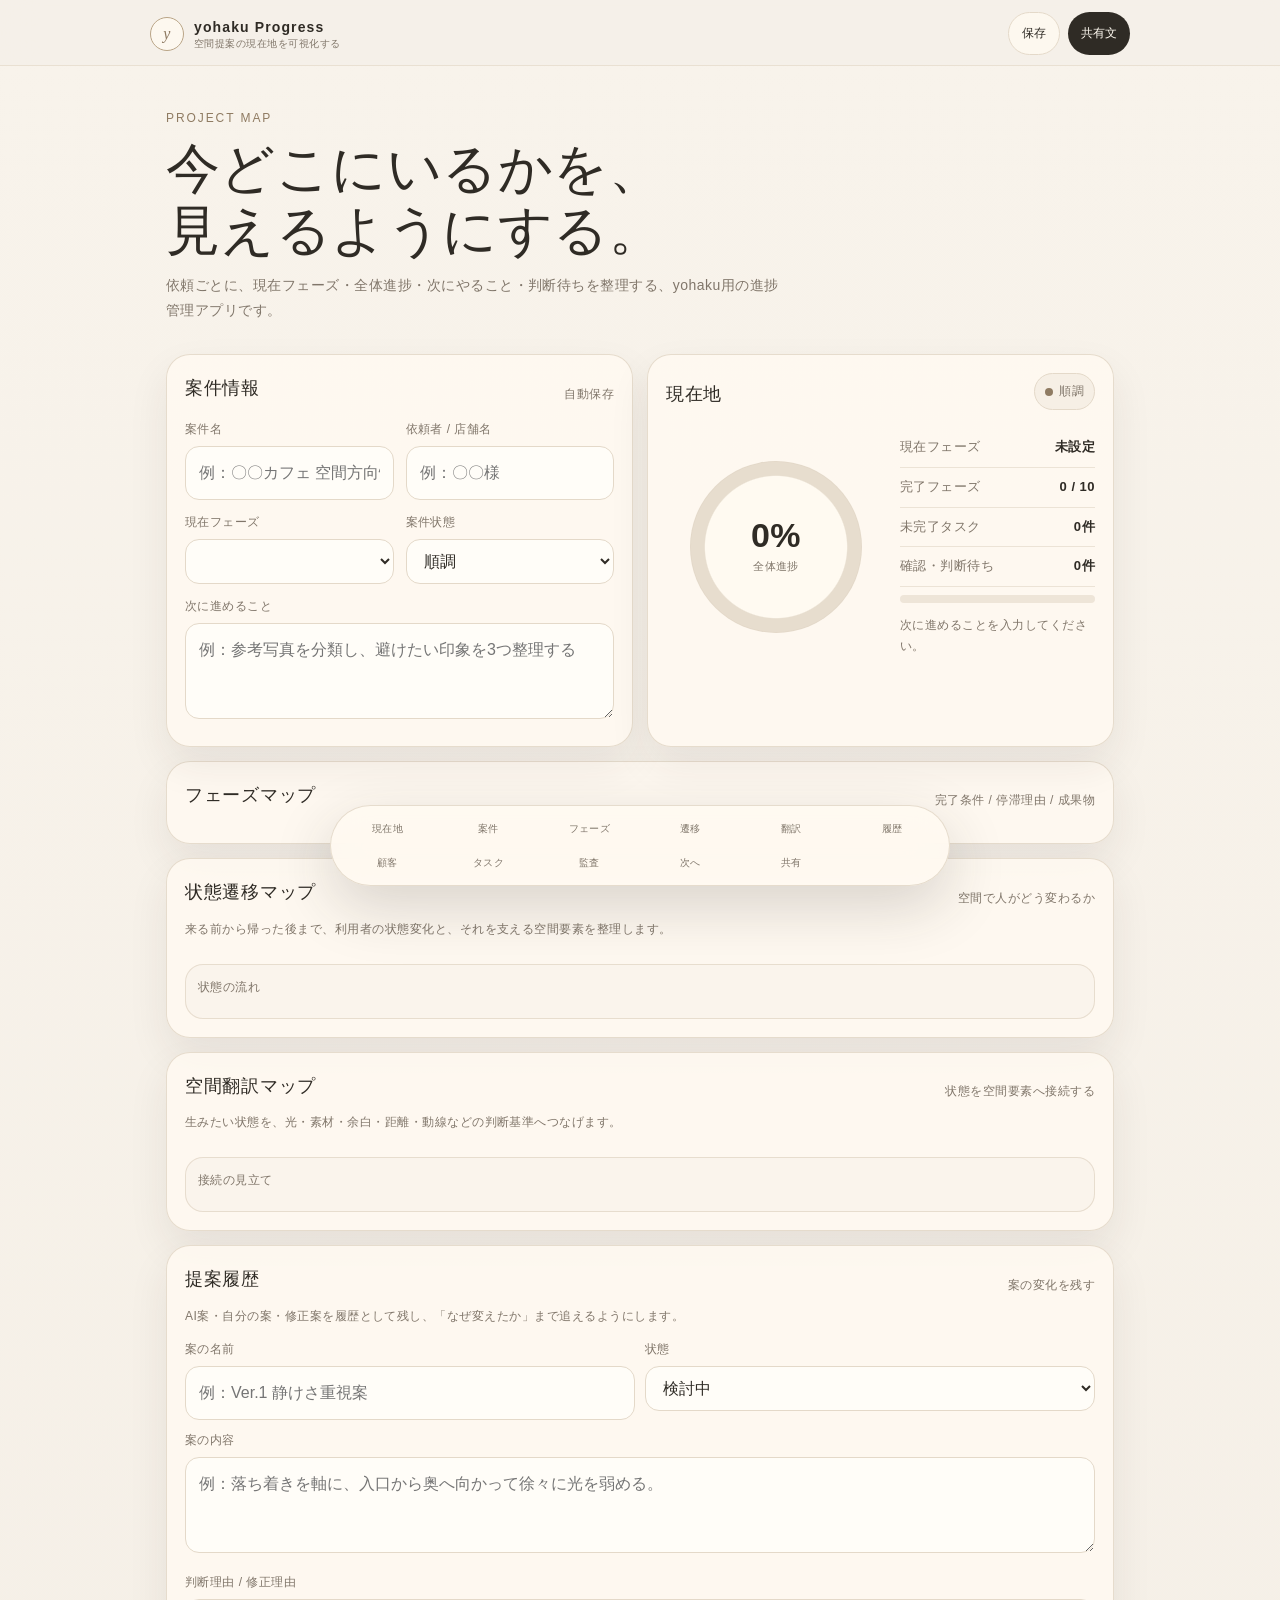
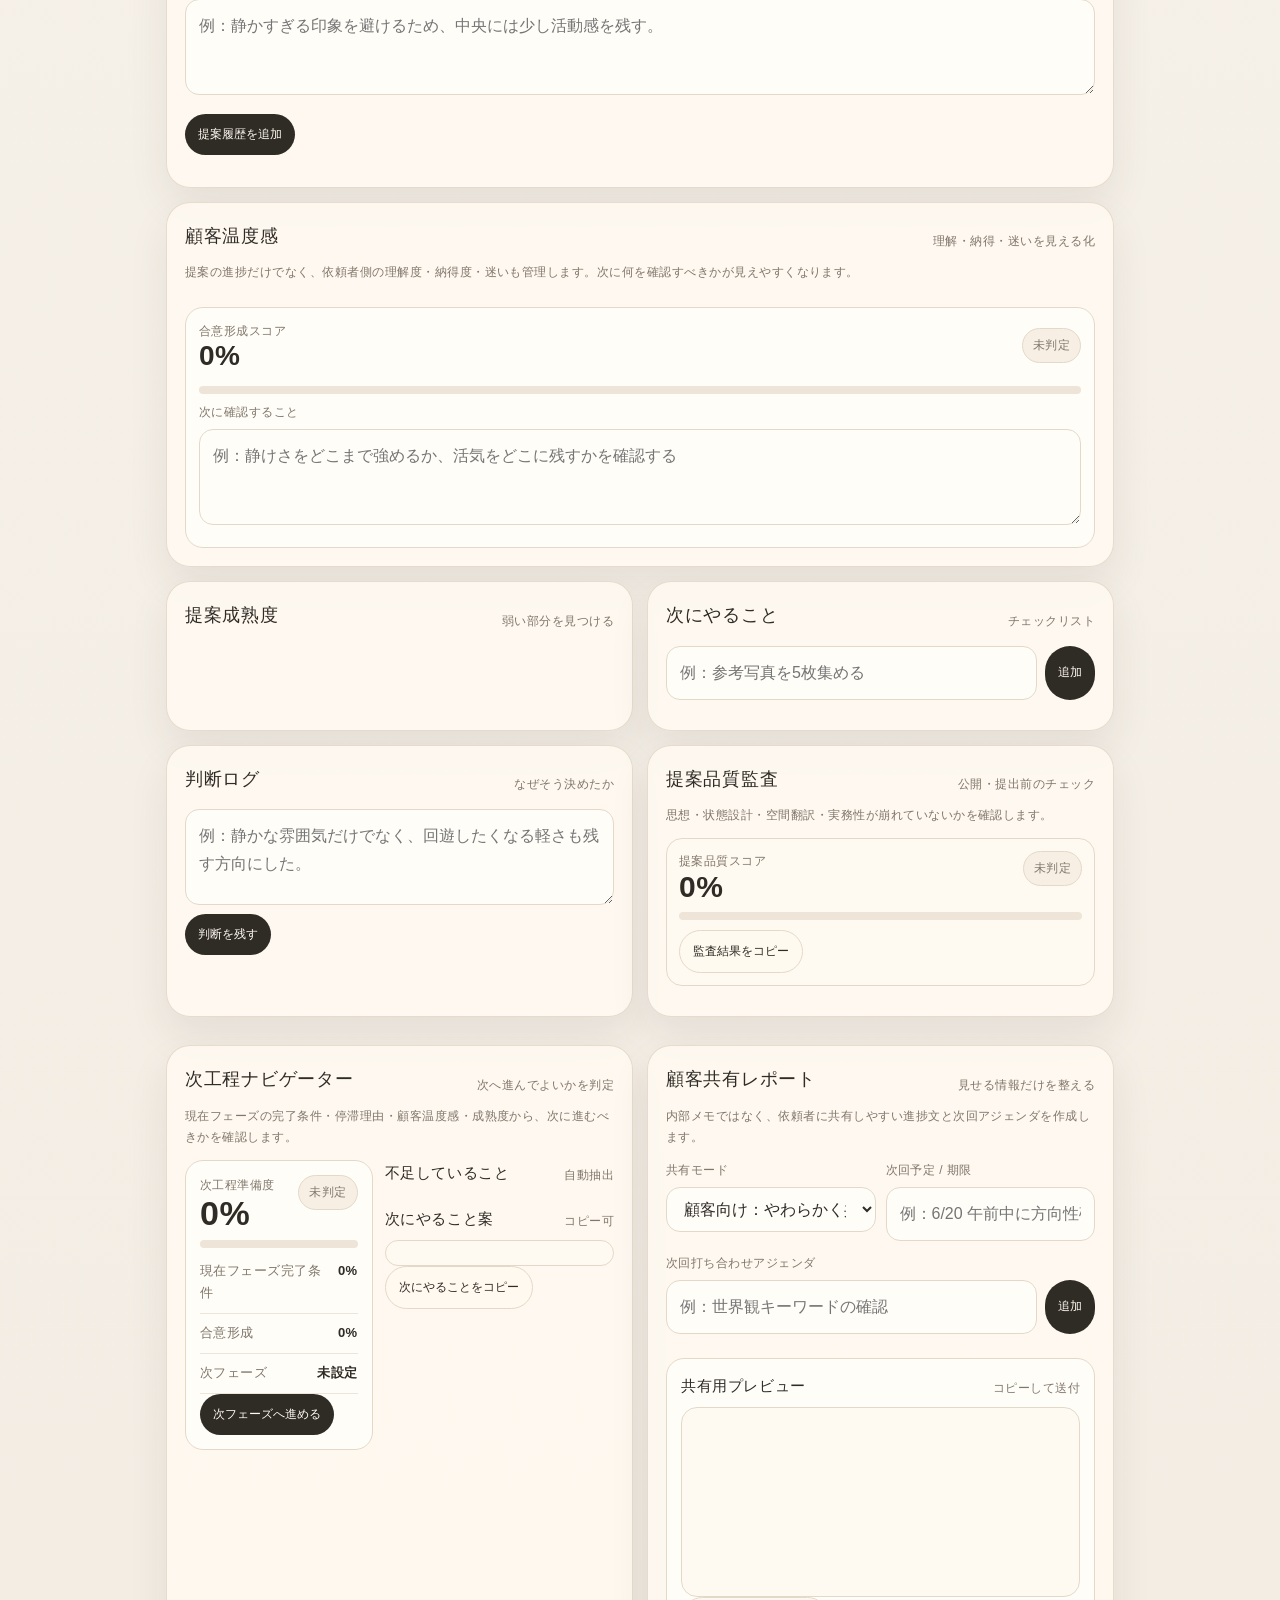
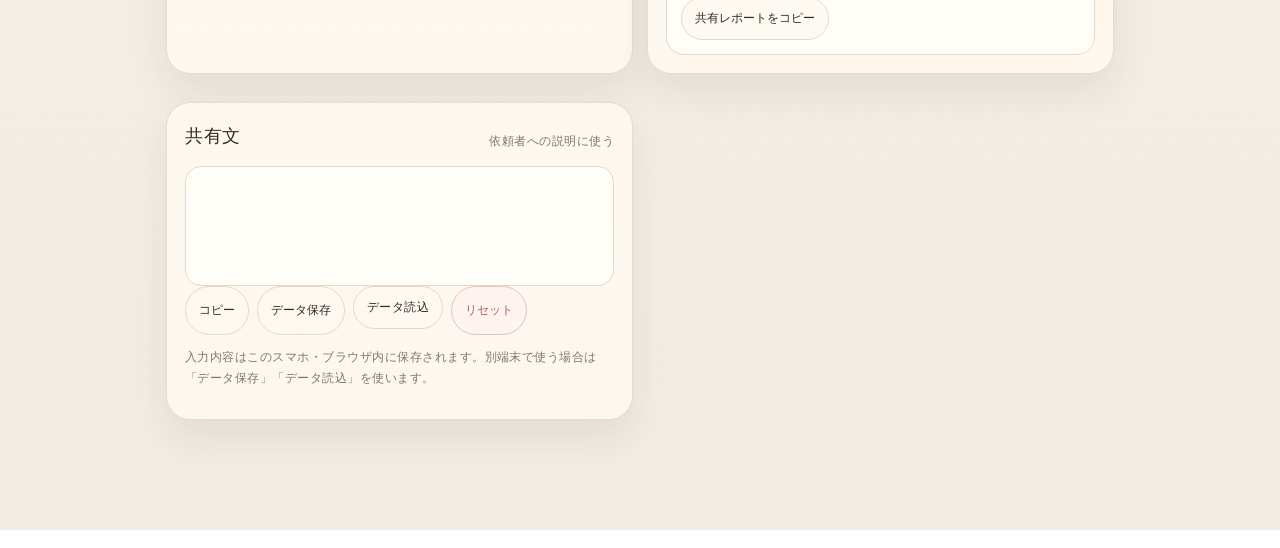
==== commit 401d70d0: "Add files via upload" ====
--- a/progress.html
+++ b/progress.html
@@ -16,6 +16,76 @@
 
 
 
+
+.project-library-grid{
+  display:grid;
+  gap:10px;
+}
+.library-actions{
+  display:flex;
+  flex-wrap:wrap;
+  gap:8px;
+  margin-top:10px;
+}
+.library-list{
+  display:grid;
+  gap:9px;
+  margin-top:12px;
+}
+.library-item{
+  border:1px solid var(--line);
+  background:#fffdf8;
+  border-radius:18px;
+  padding:12px;
+}
+.library-head{
+  display:flex;
+  justify-content:space-between;
+  gap:10px;
+  align-items:flex-start;
+}
+.library-title{
+  font-size:14px;
+  font-weight:560;
+  line-height:1.45;
+}
+.library-meta{
+  font-size:11px;
+  color:var(--muted);
+  line-height:1.55;
+  margin-top:3px;
+}
+.library-badge{
+  display:inline-flex;
+  border-radius:999px;
+  padding:5px 9px;
+  border:1px solid var(--line);
+  background:#f7efe4;
+  font-size:11px;
+  color:var(--muted);
+  white-space:nowrap;
+}
+.library-buttons{
+  display:flex;
+  flex-wrap:wrap;
+  gap:6px;
+  margin-top:10px;
+}
+.library-buttons button{
+  border:1px solid var(--line);
+  background:#fffaf1;
+  color:var(--ink);
+  border-radius:999px;
+  padding:7px 10px;
+  font-size:11px;
+  cursor:pointer;
+}
+.library-buttons .delete{
+  color:var(--risk);
+  background:#fff3ef;
+  border-color:#e2c4bd;
+}
+
 .quality-grid{
   display:grid;
   gap:10px;
@@ -95,6 +165,76 @@
 }
 @media (min-width:760px){
   
+
+.project-library-grid{
+  display:grid;
+  gap:10px;
+}
+.library-actions{
+  display:flex;
+  flex-wrap:wrap;
+  gap:8px;
+  margin-top:10px;
+}
+.library-list{
+  display:grid;
+  gap:9px;
+  margin-top:12px;
+}
+.library-item{
+  border:1px solid var(--line);
+  background:#fffdf8;
+  border-radius:18px;
+  padding:12px;
+}
+.library-head{
+  display:flex;
+  justify-content:space-between;
+  gap:10px;
+  align-items:flex-start;
+}
+.library-title{
+  font-size:14px;
+  font-weight:560;
+  line-height:1.45;
+}
+.library-meta{
+  font-size:11px;
+  color:var(--muted);
+  line-height:1.55;
+  margin-top:3px;
+}
+.library-badge{
+  display:inline-flex;
+  border-radius:999px;
+  padding:5px 9px;
+  border:1px solid var(--line);
+  background:#f7efe4;
+  font-size:11px;
+  color:var(--muted);
+  white-space:nowrap;
+}
+.library-buttons{
+  display:flex;
+  flex-wrap:wrap;
+  gap:6px;
+  margin-top:10px;
+}
+.library-buttons button{
+  border:1px solid var(--line);
+  background:#fffaf1;
+  color:var(--ink);
+  border-radius:999px;
+  padding:7px 10px;
+  font-size:11px;
+  cursor:pointer;
+}
+.library-buttons .delete{
+  color:var(--risk);
+  background:#fff3ef;
+  border-color:#e2c4bd;
+}
+
 .quality-grid{
   display:grid;
   gap:10px;
@@ -294,6 +434,76 @@
   
 
 
+
+.project-library-grid{
+  display:grid;
+  gap:10px;
+}
+.library-actions{
+  display:flex;
+  flex-wrap:wrap;
+  gap:8px;
+  margin-top:10px;
+}
+.library-list{
+  display:grid;
+  gap:9px;
+  margin-top:12px;
+}
+.library-item{
+  border:1px solid var(--line);
+  background:#fffdf8;
+  border-radius:18px;
+  padding:12px;
+}
+.library-head{
+  display:flex;
+  justify-content:space-between;
+  gap:10px;
+  align-items:flex-start;
+}
+.library-title{
+  font-size:14px;
+  font-weight:560;
+  line-height:1.45;
+}
+.library-meta{
+  font-size:11px;
+  color:var(--muted);
+  line-height:1.55;
+  margin-top:3px;
+}
+.library-badge{
+  display:inline-flex;
+  border-radius:999px;
+  padding:5px 9px;
+  border:1px solid var(--line);
+  background:#f7efe4;
+  font-size:11px;
+  color:var(--muted);
+  white-space:nowrap;
+}
+.library-buttons{
+  display:flex;
+  flex-wrap:wrap;
+  gap:6px;
+  margin-top:10px;
+}
+.library-buttons button{
+  border:1px solid var(--line);
+  background:#fffaf1;
+  color:var(--ink);
+  border-radius:999px;
+  padding:7px 10px;
+  font-size:11px;
+  cursor:pointer;
+}
+.library-buttons .delete{
+  color:var(--risk);
+  background:#fff3ef;
+  border-color:#e2c4bd;
+}
+
 .quality-grid{
   display:grid;
   gap:10px;
@@ -373,6 +583,76 @@
 }
 @media (min-width:760px){
   
+
+.project-library-grid{
+  display:grid;
+  gap:10px;
+}
+.library-actions{
+  display:flex;
+  flex-wrap:wrap;
+  gap:8px;
+  margin-top:10px;
+}
+.library-list{
+  display:grid;
+  gap:9px;
+  margin-top:12px;
+}
+.library-item{
+  border:1px solid var(--line);
+  background:#fffdf8;
+  border-radius:18px;
+  padding:12px;
+}
+.library-head{
+  display:flex;
+  justify-content:space-between;
+  gap:10px;
+  align-items:flex-start;
+}
+.library-title{
+  font-size:14px;
+  font-weight:560;
+  line-height:1.45;
+}
+.library-meta{
+  font-size:11px;
+  color:var(--muted);
+  line-height:1.55;
+  margin-top:3px;
+}
+.library-badge{
+  display:inline-flex;
+  border-radius:999px;
+  padding:5px 9px;
+  border:1px solid var(--line);
+  background:#f7efe4;
+  font-size:11px;
+  color:var(--muted);
+  white-space:nowrap;
+}
+.library-buttons{
+  display:flex;
+  flex-wrap:wrap;
+  gap:6px;
+  margin-top:10px;
+}
+.library-buttons button{
+  border:1px solid var(--line);
+  background:#fffaf1;
+  color:var(--ink);
+  border-radius:999px;
+  padding:7px 10px;
+  font-size:11px;
+  cursor:pointer;
+}
+.library-buttons .delete{
+  color:var(--risk);
+  background:#fff3ef;
+  border-color:#e2c4bd;
+}
+
 .quality-grid{
   display:grid;
   gap:10px;
@@ -694,6 +974,7 @@
 <!-- yohaku Progress App v7: client share report and meeting agenda -->
 <!-- yohaku Progress App v8: next phase navigator -->
 <!-- yohaku Progress App v9: proposal quality audit -->
+<!-- yohaku Progress App v10: project library / multi project management -->
 </head>
 <body>
 <header class="topbar"><div class="topbar-inner"><div class="brand"><div class="mark">y</div><div><div class="brand-title">yohaku Progress</div><div class="brand-sub">空間提案の現在地を可視化する</div></div></div><div class="mini-actions"><button class="ghost-btn" id="saveBtn">保存</button><button class="primary-btn" id="exportBtnTop">共有文</button></div></div></header>
@@ -895,7 +1176,7 @@
 
       <div class="card" id="share"><div class="section-title"><h2>共有文</h2><span class="small">依頼者への説明に使う</span></div><div class="export-box" id="summaryText"></div><div class="btn-row"><button class="ghost-btn" id="copyBtn">コピー</button><button class="ghost-btn" id="downloadBtn">データ保存</button><label class="ghost-btn" for="importFile" style="cursor:pointer">データ読込</label><input type="file" id="importFile" accept=".json" class="hidden"><button class="danger-btn" id="resetBtn">リセット</button></div><p class="small">入力内容はこのスマホ・ブラウザ内に保存されます。別端末で使う場合は「データ保存」「データ読込」を使います。</p></div></section>
 </main>
-<nav class="bottom-nav"><a href="#project">現在地</a><a href="#phases">フェーズ</a><a href="#journey">遷移</a><a href="#translationMap">翻訳</a><a href="#proposalLog">履歴</a><a href="#clientPulse">顧客</a><a href="#tasks">タスク</a><a href="#qualityAudit">監査</a><a href="#nextNavigator">次へ</a><a href="#clientReport">共有</a></nav>
+<nav class="bottom-nav"><a href="#project">現在地</a><a href="#projectLibrary">案件</a><a href="#phases">フェーズ</a><a href="#journey">遷移</a><a href="#translationMap">翻訳</a><a href="#proposalLog">履歴</a><a href="#clientPulse">顧客</a><a href="#tasks">タスク</a><a href="#qualityAudit">監査</a><a href="#nextNavigator">次へ</a><a href="#clientReport">共有</a></nav>
 <script>
 const phases=[
 {id:0,name:"相談・要件整理",desc:"目的、依頼範囲、成果物、判断基準を決める",checks:["目的が整理できている","依頼範囲が決まっている","最終成果物が決まっている","判断基準が言葉になっている"],deliverable:"要件整理メモ"},
@@ -930,12 +1211,131 @@
   {key:"handoff",label:"次工程接続",hint:"内装・施工・運用など次の工程へ渡せる状態か"}
 ];
 
-const defaultState={projectName:"",clientName:"",currentPhase:0,projectStatus:"順調",nextAction:"",phases:phases.map((p,i)=>({id:i,status:i===0?"進行中":"未着手",checks:p.checks.map(()=>false),blocker:"",deliverable:p.deliverable||""})),maturity:Object.fromEntries(maturityItems.map(x=>[x,0])),qualityAudit:Object.fromEntries(qualityItems.map(x=>[x.key,{score:50,note:""}])),journey:journeyStages.map((stage,i)=>({stage,state:["期待・不安","安心","没入・回遊","納得","余韻・記憶"][i],space:["入口の印象・案内","視線の抜け・距離","光・素材・動線","比較しやすさ・居心地","記憶に残る一場面"][i]})),translation:translationTemplates.map(x=>({...x})),proposalHistory:[],clientPulse:{expectation:50,understanding:50,agreement:50,hesitation:30,trust:50,nextQuestion:""},clientReport:{mode:"client",nextMeeting:"",agenda:[]},tasks:[],decisions:[]};
+const defaultState={projectId:"",projectName:"",clientName:"",currentPhase:0,projectStatus:"順調",nextAction:"",phases:phases.map((p,i)=>({id:i,status:i===0?"進行中":"未着手",checks:p.checks.map(()=>false),blocker:"",deliverable:p.deliverable||""})),maturity:Object.fromEntries(maturityItems.map(x=>[x,0])),qualityAudit:Object.fromEntries(qualityItems.map(x=>[x.key,{score:50,note:""}])),journey:journeyStages.map((stage,i)=>({stage,state:["期待・不安","安心","没入・回遊","納得","余韻・記憶"][i],space:["入口の印象・案内","視線の抜け・距離","光・素材・動線","比較しやすさ・居心地","記憶に残る一場面"][i]})),translation:translationTemplates.map(x=>({...x})),proposalHistory:[],clientPulse:{expectation:50,understanding:50,agreement:50,hesitation:30,trust:50,nextQuestion:""},clientReport:{mode:"client",nextMeeting:"",agenda:[]},tasks:[],decisions:[]};
 let state=loadState();
 function clone(o){return JSON.parse(JSON.stringify(o))} function normalize(st){st={...clone(defaultState),...st};st.phases=phases.map((p,i)=>{let old=(st.phases||[])[i]||{};return {id:i,status:old.status||(i===0?"進行中":"未着手"),checks:Array.isArray(old.checks)?p.checks.map((_,j)=>!!old.checks[j]):p.checks.map(()=>false),blocker:old.blocker||"",deliverable:old.deliverable||p.deliverable||""}});st.journey=journeyStages.map((stage,i)=>{const old=(st.journey||[])[i]||{};return {stage,state:old.state||["期待・不安","安心","没入・回遊","納得","余韻・記憶"][i],space:old.space||["入口の印象・案内","視線の抜け・距離","光・素材・動線","比較しやすさ・居心地","記憶に残る一場面"][i]}});
 st.translation=translationTemplates.map((tpl,i)=>{const old=(st.translation||[])[i]||{};return {label:old.label||tpl.label,title:old.title||tpl.title,element:old.element||tpl.element,direction:old.direction||tpl.direction,avoid:old.avoid||tpl.avoid}});
 st.qualityAudit=Object.fromEntries(qualityItems.map(x=>{const old=(st.qualityAudit||{})[x.key]||{};return [x.key,{score:Number(old.score ?? 50),note:old.note||""}]}));st.proposalHistory=Array.isArray(st.proposalHistory)?st.proposalHistory:[];st.clientPulse={...clone(defaultState.clientPulse),...(st.clientPulse||{})};st.clientReport={...clone(defaultState.clientReport),...(st.clientReport||{})};st.clientReport.agenda=Array.isArray(st.clientReport.agenda)?st.clientReport.agenda:[];return st} function loadState(){try{return normalize(JSON.parse(localStorage.getItem("yohakuProgressAppV1")||"{}"))}catch(e){return clone(defaultState)}} function saveState(){localStorage.setItem("yohakuProgressAppV1",JSON.stringify(state));render()} function statusToProgress(s){return s==="完了"?100:s==="進行中"?50:s==="確認待ち"?60:s==="要判断"?55:0} function phaseCheckRate(p){return !p.checks||!p.checks.length?0:Math.round(p.checks.filter(Boolean).length/p.checks.length*100)} function calcOverall(){const p=state.phases.reduce((a,x)=>a+Math.max(statusToProgress(x.status),phaseCheckRate(x)),0)/phases.length;const m=Object.values(state.maturity).reduce((a,v)=>a+Number(v),0)/maturityItems.length;return Math.round(p*.65+m*.35)} function statusClass(s){return s==="完了"?"done":s==="確認待ち"?"waiting":s==="要判断"?"risk":""} function esc(s){return String(s).replace(/[&<>"']/g,c=>({"&":"&amp;","<":"&lt;",">":"&gt;","\"":"&quot;","'":"&#039;"}[c]))}
-function render(){projectName.value=state.projectName;clientName.value=state.clientName;projectStatus.value=state.projectStatus;nextAction.value=state.nextAction;currentPhase.innerHTML=phases.map(p=>`<option value="${p.id}">${p.id}. ${p.name}</option>`).join("");currentPhase.value=state.currentPhase;const overall=calcOverall();overallPercent.textContent=overall+"%";progressCircle.style.setProperty("--p",overall);overallBar.style.width=overall+"%";const cur=phases.find(p=>p.id==state.currentPhase);currentPhaseLabel.textContent=cur?cur.name:"未設定";doneCount.textContent=`${state.phases.filter(p=>p.status==="完了").length} / ${phases.length}`;waitCount.textContent=`${state.phases.filter(p=>p.status==="確認待ち"||p.status==="要判断").length}件`;openTaskCount.textContent=`${state.tasks.filter(t=>!t.done).length}件`;nextActionPreview.textContent=state.nextAction||"次に進めることを入力してください。";statusText.textContent=state.projectStatus;statusDot.className="dot"+(state.projectStatus==="順調"?" good":state.projectStatus==="確認待ち"?" wait":state.projectStatus==="要判断"||state.projectStatus==="停滞"?" risk":"");renderPhases();renderJourney();renderTranslationMap();renderProposalHistory();renderClientPulse();renderNextNavigator();renderClientReport();renderMaturity();renderTasks();renderDecisions();renderSummary()}
+function render(){projectName.value=state.projectName;clientName.value=state.clientName;projectStatus.value=state.projectStatus;nextAction.value=state.nextAction;currentPhase.innerHTML=phases.map(p=>`<option value="${p.id}">${p.id}. ${p.name}</option>`).join("");currentPhase.value=state.currentPhase;const overall=calcOverall();overallPercent.textContent=overall+"%";progressCircle.style.setProperty("--p",overall);overallBar.style.width=overall+"%";const cur=phases.find(p=>p.id==state.currentPhase);currentPhaseLabel.textContent=cur?cur.name:"未設定";doneCount.textContent=`${state.phases.filter(p=>p.status==="完了").length} / ${phases.length}`;waitCount.textContent=`${state.phases.filter(p=>p.status==="確認待ち"||p.status==="要判断").length}件`;openTaskCount.textContent=`${state.tasks.filter(t=>!t.done).length}件`;nextActionPreview.textContent=state.nextAction||"次に進めることを入力してください。";statusText.textContent=state.projectStatus;statusDot.className="dot"+(state.projectStatus==="順調"?" good":state.projectStatus==="確認待ち"?" wait":state.projectStatus==="要判断"||state.projectStatus==="停滞"?" risk":"");renderProjectLibrary();renderPhases();renderJourney();renderTranslationMap();renderProposalHistory();renderClientPulse();renderNextNavigator();renderClientReport();renderMaturity();renderTasks();renderDecisions();renderSummary()}
+
+const libraryKey="yohakuProjectLibraryV1";
+function getProjectLibrary(){
+  try{
+    const list=JSON.parse(localStorage.getItem(libraryKey)||"[]");
+    return Array.isArray(list)?list:[];
+  }catch(e){
+    return [];
+  }
+}
+function setProjectLibrary(list){
+  localStorage.setItem(libraryKey,JSON.stringify(list));
+}
+function projectSummary(data){
+  const cur=phases.find(p=>p.id==data.currentPhase);
+  const done=(data.phases||[]).filter(p=>p.status==="完了").length;
+  return {
+    name:data.projectName||"名称未設定の案件",
+    client:data.clientName||"依頼者未設定",
+    phase:cur?cur.name:"未設定",
+    progress:calcOverallFor(data),
+    done
+  };
+}
+function calcOverallFor(data){
+  try{
+    const phaseAvg=(data.phases||[]).reduce((a,x)=>a+Math.max(statusToProgress(x.status),phaseCheckRate(x)),0)/phases.length;
+    const maturity=data.maturity||{};
+    const mVals=maturityItems.map(x=>Number(maturity[x]||0));
+    const m=mVals.reduce((a,b)=>a+b,0)/maturityItems.length;
+    return Math.round(phaseAvg*.65+m*.35);
+  }catch(e){
+    return 0;
+  }
+}
+function saveCurrentProjectToLibrary(){
+  let list=getProjectLibrary();
+  const now=new Date();
+  const id=state.projectId || String(Date.now());
+  state.projectId=id;
+  const data=JSON.parse(JSON.stringify(state));
+  const summary=projectSummary(data);
+  const item={
+    id,
+    updatedAt:`${now.getFullYear()}/${String(now.getMonth()+1).padStart(2,"0")}/${String(now.getDate()).padStart(2,"0")} ${String(now.getHours()).padStart(2,"0")}:${String(now.getMinutes()).padStart(2,"0")}`,
+    title:summary.name,
+    client:summary.client,
+    phase:summary.phase,
+    progress:summary.progress,
+    data
+  };
+  const idx=list.findIndex(x=>x.id===id);
+  if(idx>=0) list[idx]=item;
+  else list.unshift(item);
+  setProjectLibrary(list);
+  saveState();
+  alert("案件を保存しました。");
+}
+function loadProjectFromLibrary(id){
+  const list=getProjectLibrary();
+  const item=list.find(x=>x.id===id);
+  if(!item)return;
+  state=normalize(item.data||{});
+  state.projectId=id;
+  saveState();
+  alert("案件を読み込みました。");
+  window.scrollTo({top:0,behavior:"smooth"});
+}
+function deleteProjectFromLibrary(id){
+  if(!confirm("この案件をライブラリから削除しますか？"))return;
+  let list=getProjectLibrary().filter(x=>x.id!==id);
+  setProjectLibrary(list);
+  if(state.projectId===id) state.projectId="";
+  saveState();
+}
+function duplicateCurrentProject(){
+  state.projectId="";
+  state.projectName=(state.projectName||"案件")+" コピー";
+  saveCurrentProjectToLibrary();
+}
+function createNewProject(){
+  if(!confirm("現在の入力内容を新規案件に切り替えますか？必要なら先に保存してください。"))return;
+  state=clone(defaultState);
+  saveState();
+  window.scrollTo({top:0,behavior:"smooth"});
+}
+function renderProjectLibrary(){
+  if(!document.getElementById("projectLibraryList"))return;
+  const list=getProjectLibrary();
+  if(!list.length){
+    projectLibraryList.innerHTML=`<p class="small">まだ保存された案件がありません。「この案件を保存」を押すと、ここに案件が表示されます。</p>`;
+    return;
+  }
+  projectLibraryList.innerHTML=list.map(item=>`<div class="library-item">
+    <div class="library-head">
+      <div>
+        <div class="library-title">${esc(item.title||"名称未設定の案件")}</div>
+        <div class="library-meta">${esc(item.client||"依頼者未設定")} / ${esc(item.phase||"未設定")} / 更新：${esc(item.updatedAt||"")}</div>
+      </div>
+      <span class="library-badge">${Number(item.progress||0)}%</span>
+    </div>
+    <div class="library-buttons">
+      <button data-library-load="${esc(item.id)}">開く</button>
+      <button data-library-duplicate="${esc(item.id)}">複製</button>
+      <button class="delete" data-library-delete="${esc(item.id)}">削除</button>
+    </div>
+  </div>`).join("");
+  document.querySelectorAll("[data-library-load]").forEach(btn=>btn.onclick=e=>loadProjectFromLibrary(e.target.dataset.libraryLoad));
+  document.querySelectorAll("[data-library-delete]").forEach(btn=>btn.onclick=e=>deleteProjectFromLibrary(e.target.dataset.libraryDelete));
+  document.querySelectorAll("[data-library-duplicate]").forEach(btn=>btn.onclick=e=>{
+    const item=getProjectLibrary().find(x=>x.id===e.target.dataset.libraryDuplicate);
+    if(!item)return;
+    state=normalize(item.data||{});
+    state.projectId="";
+    state.projectName=(state.projectName||"案件")+" コピー";
+    saveCurrentProjectToLibrary();
+  });
+}
+
 function renderPhases(){phaseMap.innerHTML=state.phases.map(p=>{const meta=phases[p.id],cls=[statusClass(p.status),Number(state.currentPhase)===p.id?"current":""].join(" "),rate=phaseCheckRate(p);return `<div class="phase ${cls}"><div class="phase-num">${p.id}</div><div><div class="phase-title">${meta.name}</div><div class="phase-desc">${meta.desc}</div><div class="phase-complete-rate">完了条件 ${rate}% / 成果物：${esc(p.deliverable||meta.deliverable||"未設定")}</div><div class="progress-line"><i style="width:${Math.max(statusToProgress(p.status),rate)}%"></i></div><details class="phase-detail"><summary class="small">完了条件・停滞理由・成果物を確認する</summary><div class="check-grid">${meta.checks.map((c,idx)=>`<label class="check-item"><input type="checkbox" ${p.checks&&p.checks[idx]?"checked":""} data-phase-check="${p.id}" data-check-index="${idx}" /> <span>${esc(c)}</span></label>`).join("")}</div><div class="phase-note-grid"><div class="mini-field"><label>停滞理由 / 判断待ち</label><textarea data-phase-blocker="${p.id}" placeholder="例：参考画像が不足している、施主判断待ち">${esc(p.blocker||"")}</textarea></div><div class="mini-field"><label>このフェーズの成果物</label><input data-phase-deliverable="${p.id}" value="${esc(p.deliverable||meta.deliverable||"")}" placeholder="例：世界観キーワード" /></div></div></details></div><select data-phase-status="${p.id}">${["未着手","進行中","確認待ち","要判断","完了"].map(s=>`<option ${p.status===s?"selected":""}>${s}</option>`).join("")}</select></div>`}).join("");document.querySelectorAll("[data-phase-status]").forEach(s=>s.onchange=e=>{const id=+e.target.dataset.phaseStatus;state.phases[id].status=e.target.value;if(e.target.value==="進行中")state.currentPhase=id;saveState()});document.querySelectorAll("[data-phase-check]").forEach(c=>c.onchange=e=>{const id=+e.target.dataset.phaseCheck,idx=+e.target.dataset.checkIndex;state.phases[id].checks[idx]=e.target.checked;if(phaseCheckRate(state.phases[id])===100&&state.phases[id].status!=="完了")state.phases[id].status="確認待ち";saveState()});document.querySelectorAll("[data-phase-blocker]").forEach(a=>a.oninput=e=>{const id=+e.target.dataset.phaseBlocker;state.phases[id].blocker=e.target.value;if(e.target.value.trim()&&state.phases[id].status!=="完了")state.phases[id].status="要判断";saveState()});document.querySelectorAll("[data-phase-deliverable]").forEach(i=>i.oninput=e=>{const id=+e.target.dataset.phaseDeliverable;state.phases[id].deliverable=e.target.value;saveState()})}
 function renderJourney(){journeyFlow.innerHTML=state.journey.map((j,i)=>`<div class="journey-node"><div class="journey-node-head"><div class="journey-stage">${i+1}. ${esc(j.stage)}</div><span class="small">状態 → 空間要素</span></div><div class="journey-fields"><div><label>この段階の状態</label><input data-journey-state="${i}" value="${esc(j.state||"")}" placeholder="例：緊張、不安、期待"></div><div><label>効かせる空間要素</label><input data-journey-space="${i}" value="${esc(j.space||"")}" placeholder="例：入口の明るさ、視線の抜け"></div></div></div>${i<state.journey.length-1?`<div class="journey-arrow">↓</div>`:""}`).join("");journeyPreview.innerHTML=state.journey.map((j,i)=>`<span class="journey-chip">${esc(j.state||j.stage)}</span>${i<state.journey.length-1?`<span class="journey-connector">→</span>`:""}`).join("");document.querySelectorAll("[data-journey-state]").forEach(inp=>inp.oninput=e=>{state.journey[+e.target.dataset.journeyState].state=e.target.value;saveState()});document.querySelectorAll("[data-journey-space]").forEach(inp=>inp.oninput=e=>{state.journey[+e.target.dataset.journeySpace].space=e.target.value;saveState()})}
 function renderTranslationMap(){translationRows.innerHTML=(state.translation||[]).map((r,i)=>`<div class="translate-row"><div class="translate-head"><div><div class="translate-label">${esc(r.label||`State ${i+1}`)}</div><div class="translate-title">${esc(r.title||"")}</div></div><span class="small">状態 → 判断基準</span></div><div class="translate-fields"><div><label>効かせる空間要素</label><textarea data-translation-element="${i}" placeholder="例：光、素材、余白、距離">${esc(r.element||"")}</textarea></div><div><label>空間の方向性</label><textarea data-translation-direction="${i}" placeholder="例：圧を抑え、呼吸が整う余白を残す">${esc(r.direction||"")}</textarea></div><div><label>避けたい印象</label><input data-translation-avoid="${i}" value="${esc(r.avoid||"")}" placeholder="例：雑多、暗すぎる、演出過多"></div><div><label>状態名</label><input data-translation-title="${i}" value="${esc(r.title||"")}" placeholder="例：安心する"></div></div></div>`).join("");translationPreview.innerHTML=(state.translation||[]).map((r,i)=>`<span class="connection-chip">${esc(r.title||`State ${i+1}`)}</span><span class="journey-connector">→</span><span class="connection-chip">${esc(r.element||"空間要素")}</span>`).join("");document.querySelectorAll("[data-translation-title]").forEach(inp=>inp.oninput=e=>{state.translation[+e.target.dataset.translationTitle].title=e.target.value;saveState()});document.querySelectorAll("[data-translation-element]").forEach(inp=>inp.oninput=e=>{state.translation[+e.target.dataset.translationElement].element=e.target.value;saveState()});document.querySelectorAll("[data-translation-direction]").forEach(inp=>inp.oninput=e=>{state.translation[+e.target.dataset.translationDirection].direction=e.target.value;saveState()});document.querySelectorAll("[data-translation-avoid]").forEach(inp=>inp.oninput=e=>{state.translation[+e.target.dataset.translationAvoid].avoid=e.target.value;saveState()})}
@@ -1274,9 +1674,9 @@
 function renderMaturity(){maturitySliders.innerHTML=maturityItems.map(name=>{const v=Number(state.maturity[name]||0);return `<div class="slider-row"><div class="slider-head"><span>${name}</span><strong>${v}%</strong></div><input type="range" min="0" max="100" step="5" value="${v}" data-maturity="${name}"></div>`}).join("");document.querySelectorAll("[data-maturity]").forEach(inp=>inp.oninput=e=>{state.maturity[e.target.dataset.maturity]=Number(e.target.value);saveState()})}
 function renderTasks(){if(!state.tasks.length){taskList.innerHTML=`<p class="small">まだタスクがありません。次にやることを追加してください。</p>`;return}taskList.innerHTML=state.tasks.map(t=>`<div class="task ${t.done?"done":""}"><input type="checkbox" ${t.done?"checked":""} data-task-check="${t.id}"><div class="task-text">${esc(t.text)}</div><button data-task-delete="${t.id}">×</button></div>`).join("");document.querySelectorAll("[data-task-check]").forEach(chk=>chk.onchange=e=>{const t=state.tasks.find(x=>x.id===e.target.dataset.taskCheck);if(t)t.done=e.target.checked;saveState()});document.querySelectorAll("[data-task-delete]").forEach(btn=>btn.onclick=e=>{state.tasks=state.tasks.filter(t=>t.id!==e.target.dataset.taskDelete);saveState()})}
 function renderDecisions(){decisionLog.innerHTML=state.decisions.length?state.decisions.slice().reverse().map(d=>`<div class="log-item"><div class="log-date">${d.date}</div><div>${esc(d.text)}</div></div>`).join(""):`<p class="small">まだ判断ログがありません。</p>`}
-function renderSummary(){const cur=phases.find(p=>p.id==state.currentPhase),overall=calcOverall(),open=state.tasks.filter(t=>!t.done).map(t=>"・"+t.text).join("\n")||"・未登録";const curPhaseState=state.phases[Number(state.currentPhase)]||{};const blocker=curPhaseState.blocker||"特になし";const deliverable=curPhaseState.deliverable||(cur?cur.deliverable:"未設定");const journeyText=(state.journey||[]).map(j=>`・${j.stage}：${j.state||"未入力"}（${j.space||"空間要素未入力"}）`).join("\n");const translationText=(state.translation||[]).map(r=>`・${r.title||"状態未入力"} → ${r.element||"空間要素未入力"} / ${r.direction||"方向性未入力"}`).join("\n");const proposalText=(state.proposalHistory||[]).slice(-3).map(p=>`・${p.title||"無題の案"}（${p.status||"検討中"}）：${p.reason||p.content||"理由未入力"}`).join("\n")||"・未登録";const nav=buildNavigator();const qScore=calcQualityScore();const alignScore=calcAlignment();const pulse=state.clientPulse||{};const pulseText=`合意形成：${alignScore}%（${alignmentLabel(alignScore)}）\n期待感：${pulse.expectation}% / 理解度：${pulse.understanding}% / 納得度：${pulse.agreement}% / 迷い：${pulse.hesitation}% / 信頼感：${pulse.trust}%\n次に確認すること：${pulse.nextQuestion||"未入力"}`;summaryText.textContent=`【yohaku 進捗共有】\n\n案件名：${state.projectName||"未入力"}\n依頼者：${state.clientName||"未入力"}\n\n現在フェーズ：${cur?cur.name:"未設定"}\n全体進捗：${overall}%\n案件状態：${state.projectStatus}\n\n状態遷移：\n${journeyText}\n\n直近の提案履歴：\n${proposalText}\n\n顧客温度感：\n${pulseText}\n\n次工程判定：\n${readinessLabelText(nav.readiness,nav.issues.filter(i=>i.title!=="次へ進める状態です").length)}（準備度 ${nav.readiness}%）\n\n提案品質監査：\n${qScore}%（${qualityLabelText(qScore)}）\n\n次に進めること：\n${state.nextAction||"未入力"}\n\n未完了タスク：\n${open}\n\n停滞理由 / 判断待ち：\n${blocker}\n\nこのフェーズの成果物：\n${deliverable}\n\n現在の見立て：\n今は「${cur?cur.name:"未設定"}」の段階です。状態の流れと空間要素を確認しながら、次工程へ進むための整理を進めます。`}
+function renderSummary(){const cur=phases.find(p=>p.id==state.currentPhase),overall=calcOverall(),open=state.tasks.filter(t=>!t.done).map(t=>"・"+t.text).join("\n")||"・未登録";const curPhaseState=state.phases[Number(state.currentPhase)]||{};const blocker=curPhaseState.blocker||"特になし";const deliverable=curPhaseState.deliverable||(cur?cur.deliverable:"未設定");const journeyText=(state.journey||[]).map(j=>`・${j.stage}：${j.state||"未入力"}（${j.space||"空間要素未入力"}）`).join("\n");const translationText=(state.translation||[]).map(r=>`・${r.title||"状態未入力"} → ${r.element||"空間要素未入力"} / ${r.direction||"方向性未入力"}`).join("\n");const proposalText=(state.proposalHistory||[]).slice(-3).map(p=>`・${p.title||"無題の案"}（${p.status||"検討中"}）：${p.reason||p.content||"理由未入力"}`).join("\n")||"・未登録";const nav=buildNavigator();const qScore=calcQualityScore();const alignScore=calcAlignment();const pulse=state.clientPulse||{};const pulseText=`合意形成：${alignScore}%（${alignmentLabel(alignScore)}）\n期待感：${pulse.expectation}% / 理解度：${pulse.understanding}% / 納得度：${pulse.agreement}% / 迷い：${pulse.hesitation}% / 信頼感：${pulse.trust}%\n次に確認すること：${pulse.nextQuestion||"未入力"}`;summaryText.textContent=`【yohaku 進捗共有】\n\n案件名：${state.projectName||"未入力"}\n依頼者：${state.clientName||"未入力"}\n案件ID：${state.projectId||"未保存"}\n\n現在フェーズ：${cur?cur.name:"未設定"}\n全体進捗：${overall}%\n案件状態：${state.projectStatus}\n\n状態遷移：\n${journeyText}\n\n直近の提案履歴：\n${proposalText}\n\n顧客温度感：\n${pulseText}\n\n次工程判定：\n${readinessLabelText(nav.readiness,nav.issues.filter(i=>i.title!=="次へ進める状態です").length)}（準備度 ${nav.readiness}%）\n\n提案品質監査：\n${qScore}%（${qualityLabelText(qScore)}）\n\n次に進めること：\n${state.nextAction||"未入力"}\n\n未完了タスク：\n${open}\n\n停滞理由 / 判断待ち：\n${blocker}\n\nこのフェーズの成果物：\n${deliverable}\n\n現在の見立て：\n今は「${cur?cur.name:"未設定"}」の段階です。状態の流れと空間要素を確認しながら、次工程へ進むための整理を進めます。`}
 function addTask(){const text=taskInput.value.trim();if(!text)return;state.tasks.push({id:String(Date.now()),text,done:false});taskInput.value="";saveState()} function addDecision(){const text=decisionInput.value.trim();if(!text)return;const d=new Date();state.decisions.push({date:`${d.getFullYear()}/${String(d.getMonth()+1).padStart(2,"0")}/${String(d.getDate()).padStart(2,"0")} ${String(d.getHours()).padStart(2,"0")}:${String(d.getMinutes()).padStart(2,"0")}`,text});decisionInput.value="";saveState()}
-projectName.oninput=e=>{state.projectName=e.target.value;saveState()};clientName.oninput=e=>{state.clientName=e.target.value;saveState()};currentPhase.onchange=e=>{state.currentPhase=Number(e.target.value);state.phases.forEach((p,i)=>{if(i<state.currentPhase&&p.status==="未着手")p.status="完了";if(i===state.currentPhase&&p.status==="未着手")p.status="進行中"});saveState()};projectStatus.onchange=e=>{state.projectStatus=e.target.value;saveState()};nextAction.oninput=e=>{state.nextAction=e.target.value;saveState()};addProposalBtn.onclick=addProposal;clientNextQuestion.oninput=e=>{state.clientPulse.nextQuestion=e.target.value;saveState()};reportMode.onchange=e=>{state.clientReport.mode=e.target.value;saveState()};nextMeeting.oninput=e=>{state.clientReport.nextMeeting=e.target.value;saveState()};addAgendaBtn.onclick=addAgenda;agendaInput.onkeydown=e=>{if(e.key==="Enter"){e.preventDefault();addAgenda()}};copyClientReportBtn.onclick=async()=>{await navigator.clipboard.writeText(clientReportText.textContent);alert("共有レポートをコピーしました。")};advancePhaseBtn.onclick=advancePhase;copyNavigatorBtn.onclick=async()=>{await navigator.clipboard.writeText(navigatorActions.textContent);alert("次にやることをコピーしました。")};copyQualityBtn.onclick=async()=>{await navigator.clipboard.writeText(buildQualityText());alert("監査結果をコピーしました。")};addTaskBtn.onclick=addTask;taskInput.onkeydown=e=>{if(e.key==="Enter"){e.preventDefault();addTask()}};addDecisionBtn.onclick=addDecision;saveBtn.onclick=saveState;exportBtnTop.onclick=()=>share.scrollIntoView({behavior:"smooth"});copyBtn.onclick=async()=>{await navigator.clipboard.writeText(summaryText.textContent);alert("共有文をコピーしました。")};downloadBtn.onclick=()=>{const blob=new Blob([JSON.stringify(state,null,2)],{type:"application/json"});const a=document.createElement("a");a.href=URL.createObjectURL(blob);a.download=`yohaku-progress-${Date.now()}.json`;a.click();URL.revokeObjectURL(a.href)};importFile.onchange=e=>{const file=e.target.files[0];if(!file)return;const r=new FileReader();r.onload=()=>{try{state=normalize(JSON.parse(r.result));saveState();alert("データを読み込みました。")}catch(err){alert("読み込みに失敗しました。")}};r.readAsText(file)};resetBtn.onclick=()=>{if(confirm("入力内容をリセットしますか？")){state=clone(defaultState);saveState()}};render();
+projectName.oninput=e=>{state.projectName=e.target.value;saveState()};clientName.oninput=e=>{state.clientName=e.target.value;saveState()};currentPhase.onchange=e=>{state.currentPhase=Number(e.target.value);state.phases.forEach((p,i)=>{if(i<state.currentPhase&&p.status==="未着手")p.status="完了";if(i===state.currentPhase&&p.status==="未着手")p.status="進行中"});saveState()};projectStatus.onchange=e=>{state.projectStatus=e.target.value;saveState()};nextAction.oninput=e=>{state.nextAction=e.target.value;saveState()};addProposalBtn.onclick=addProposal;clientNextQuestion.oninput=e=>{state.clientPulse.nextQuestion=e.target.value;saveState()};reportMode.onchange=e=>{state.clientReport.mode=e.target.value;saveState()};nextMeeting.oninput=e=>{state.clientReport.nextMeeting=e.target.value;saveState()};addAgendaBtn.onclick=addAgenda;agendaInput.onkeydown=e=>{if(e.key==="Enter"){e.preventDefault();addAgenda()}};copyClientReportBtn.onclick=async()=>{await navigator.clipboard.writeText(clientReportText.textContent);alert("共有レポートをコピーしました。")};advancePhaseBtn.onclick=advancePhase;copyNavigatorBtn.onclick=async()=>{await navigator.clipboard.writeText(navigatorActions.textContent);alert("次にやることをコピーしました。")};copyQualityBtn.onclick=async()=>{await navigator.clipboard.writeText(buildQualityText());alert("監査結果をコピーしました。")};addTaskBtn.onclick=addTask;taskInput.onkeydown=e=>{if(e.key==="Enter"){e.preventDefault();addTask()}};addDecisionBtn.onclick=addDecision;saveBtn.onclick=saveState;saveProjectBtn.onclick=saveCurrentProjectToLibrary;newProjectBtn.onclick=createNewProject;duplicateProjectBtn.onclick=duplicateCurrentProject;exportBtnTop.onclick=()=>share.scrollIntoView({behavior:"smooth"});copyBtn.onclick=async()=>{await navigator.clipboard.writeText(summaryText.textContent);alert("共有文をコピーしました。")};downloadBtn.onclick=()=>{const blob=new Blob([JSON.stringify(state,null,2)],{type:"application/json"});const a=document.createElement("a");a.href=URL.createObjectURL(blob);a.download=`yohaku-progress-${Date.now()}.json`;a.click();URL.revokeObjectURL(a.href)};importFile.onchange=e=>{const file=e.target.files[0];if(!file)return;const r=new FileReader();r.onload=()=>{try{state=normalize(JSON.parse(r.result));saveState();alert("データを読み込みました。")}catch(err){alert("読み込みに失敗しました。")}};r.readAsText(file)};resetBtn.onclick=()=>{if(confirm("入力内容をリセットしますか？")){state=clone(defaultState);saveState()}};render();
 </script>
 </body>
 </html>
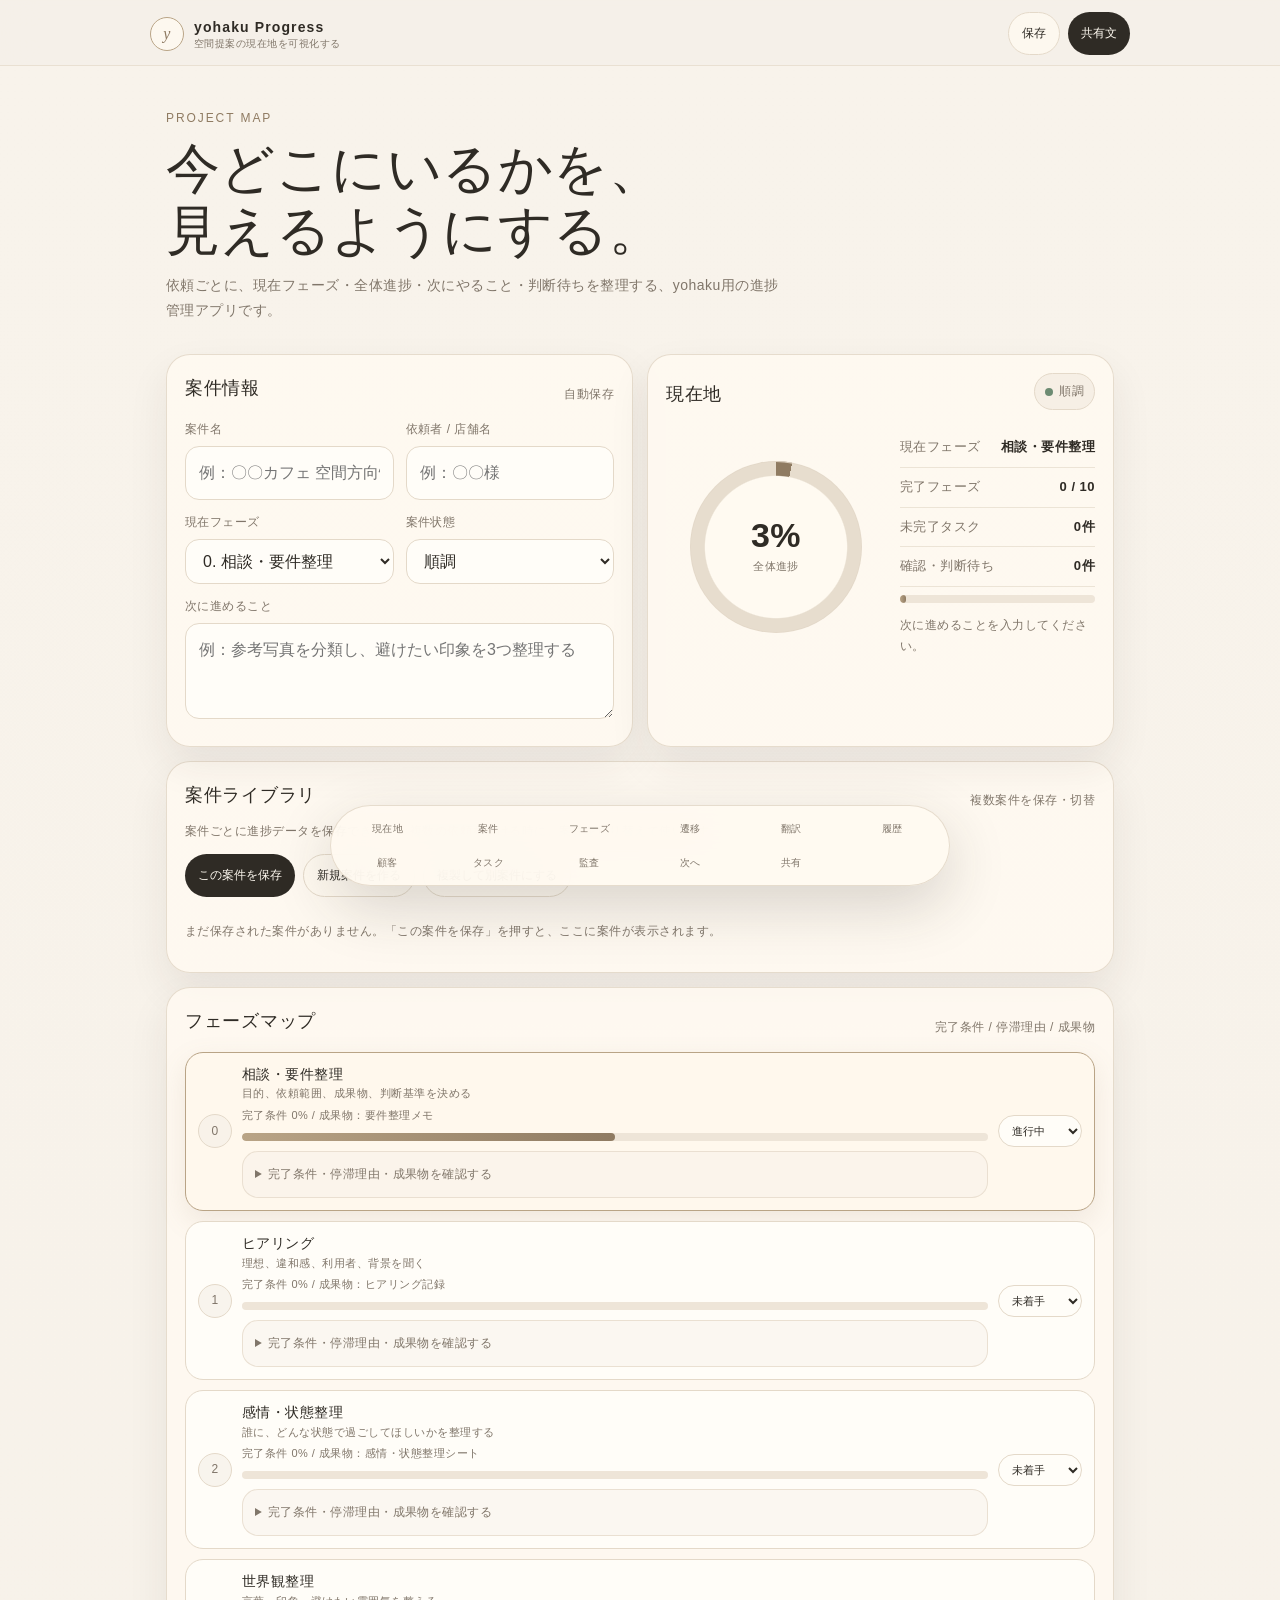
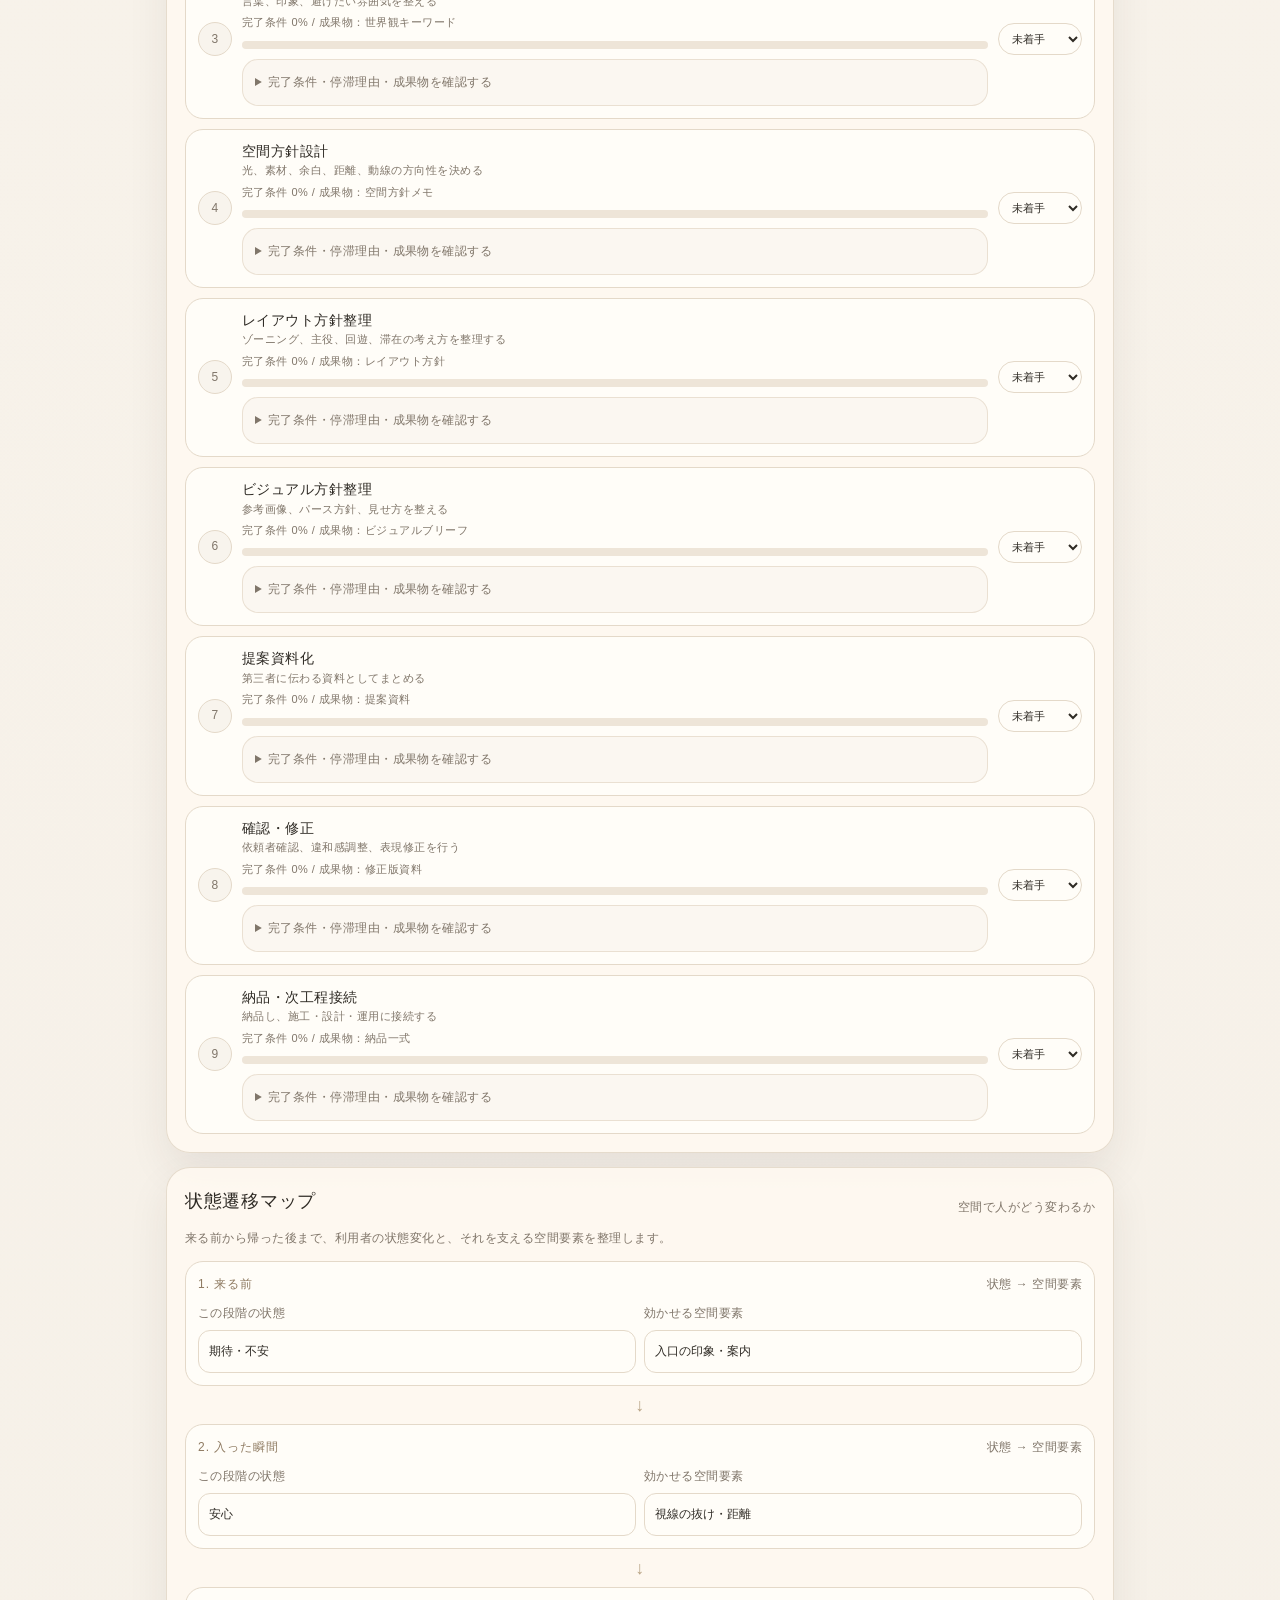
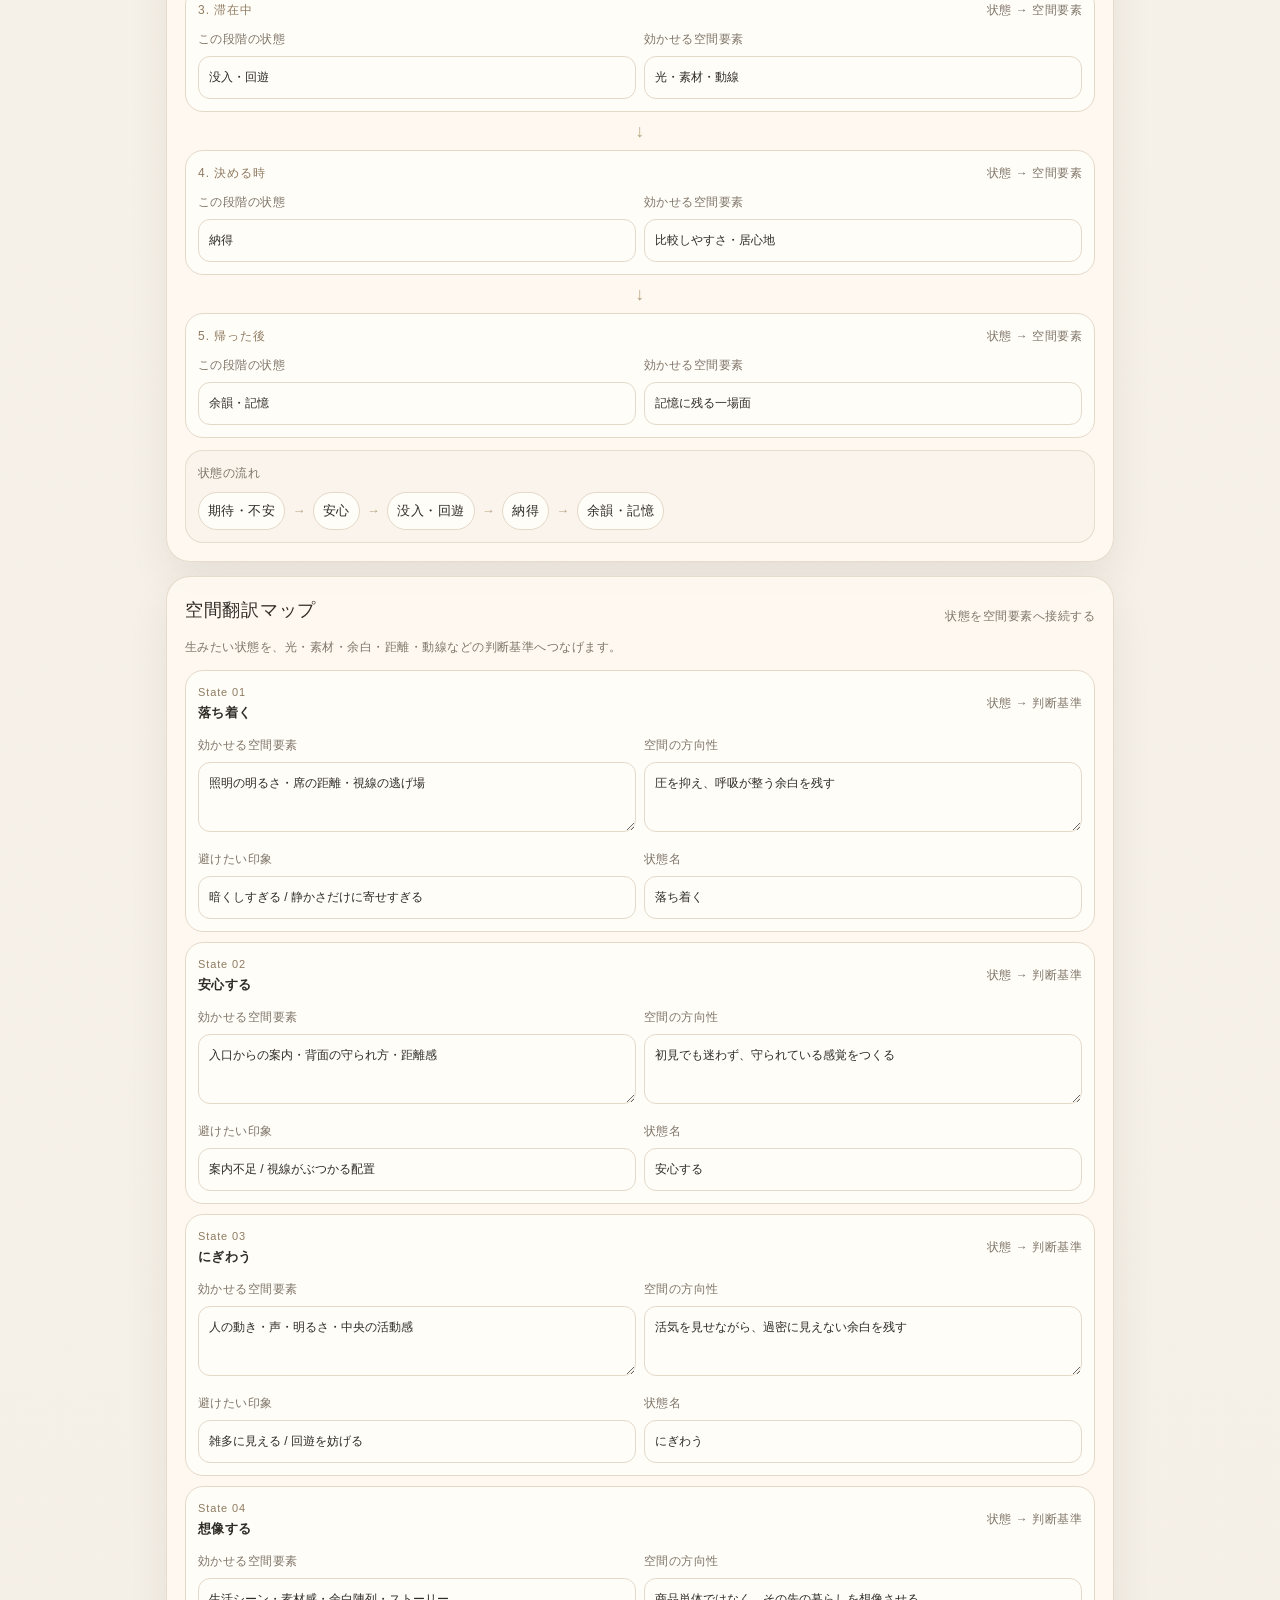
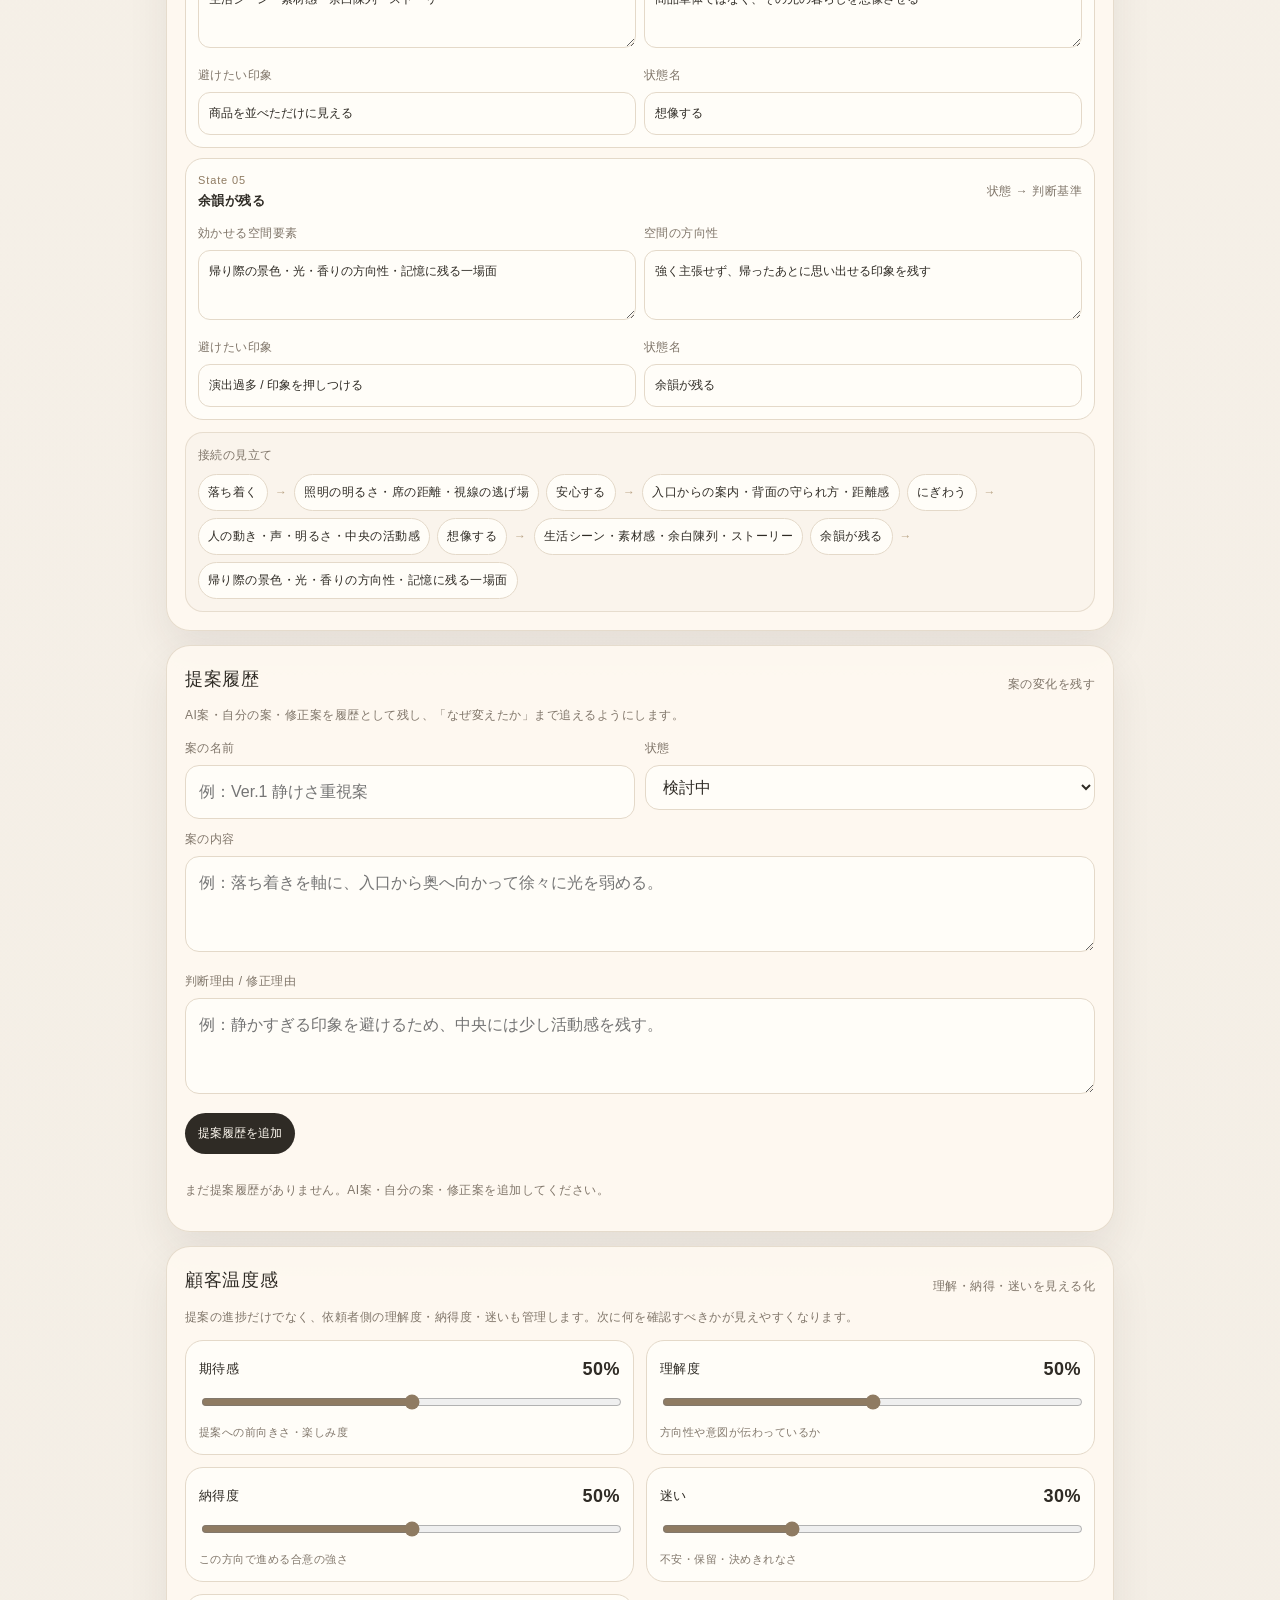
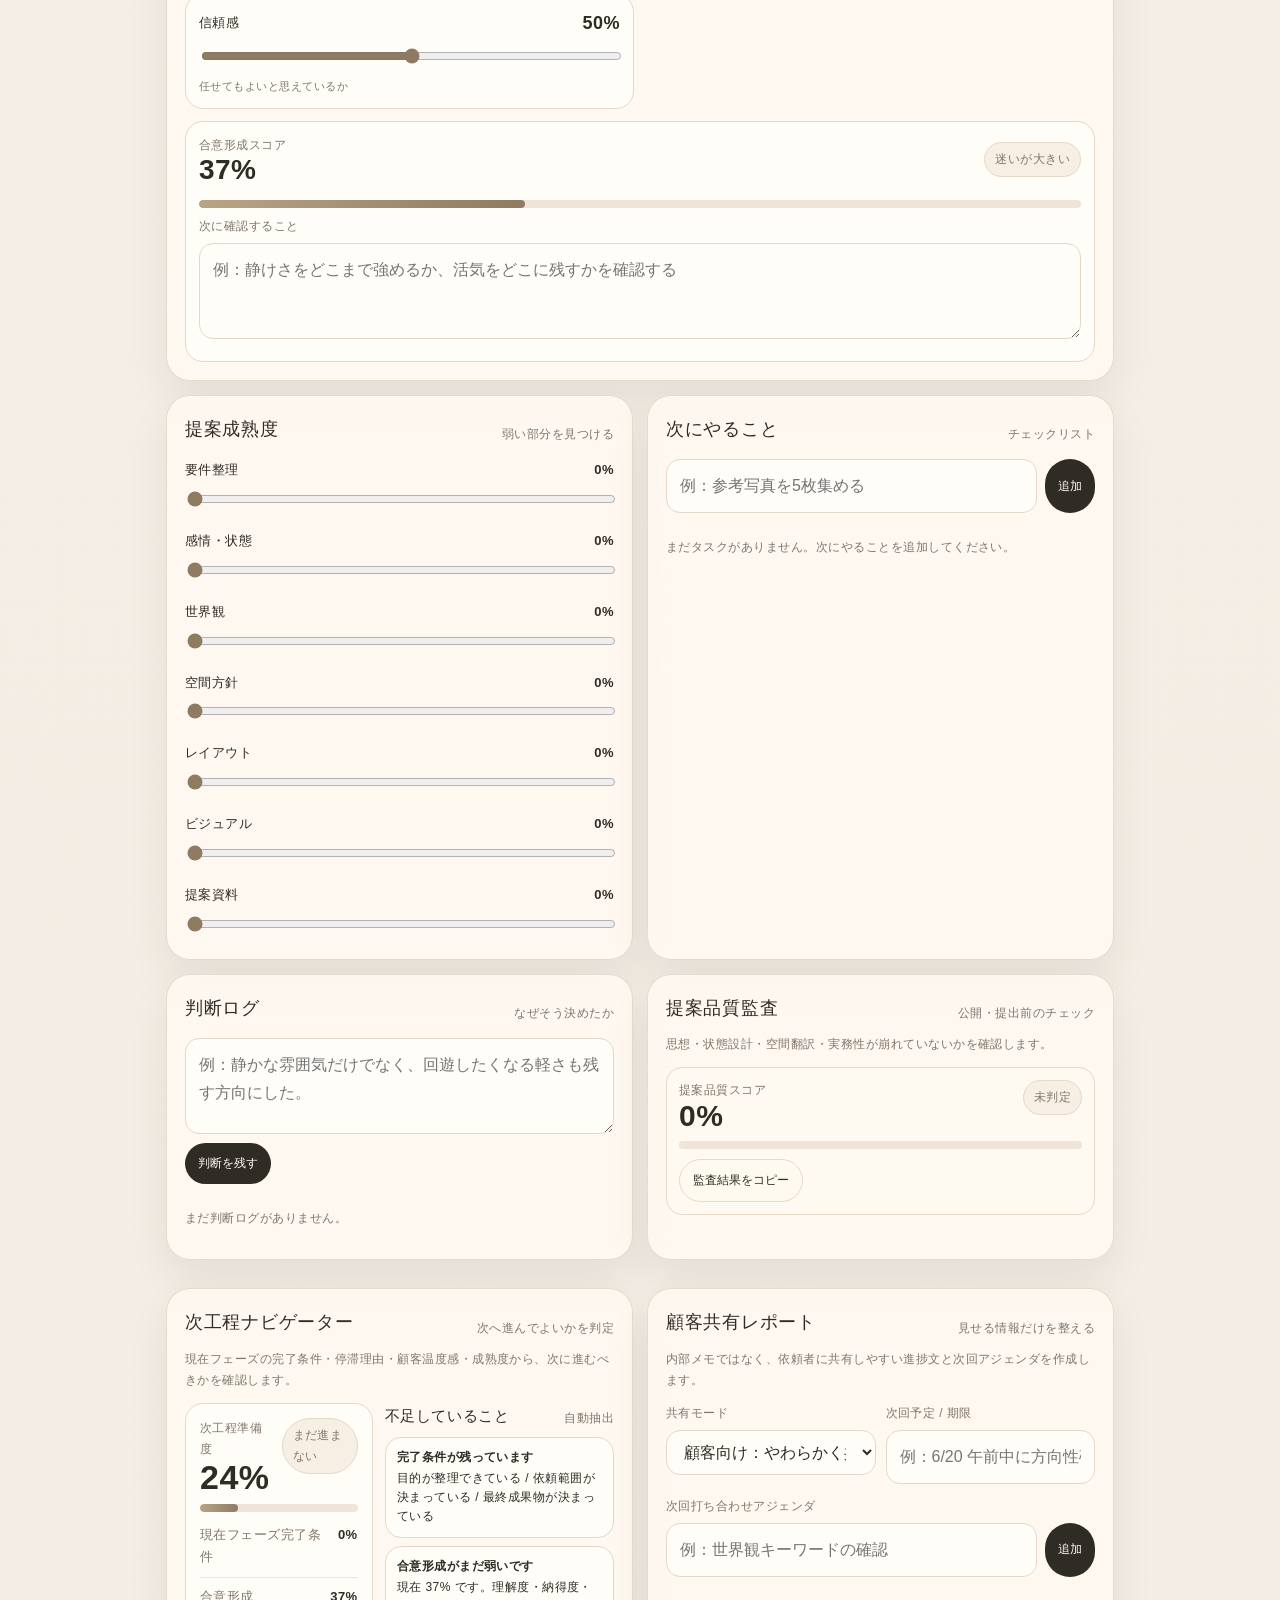
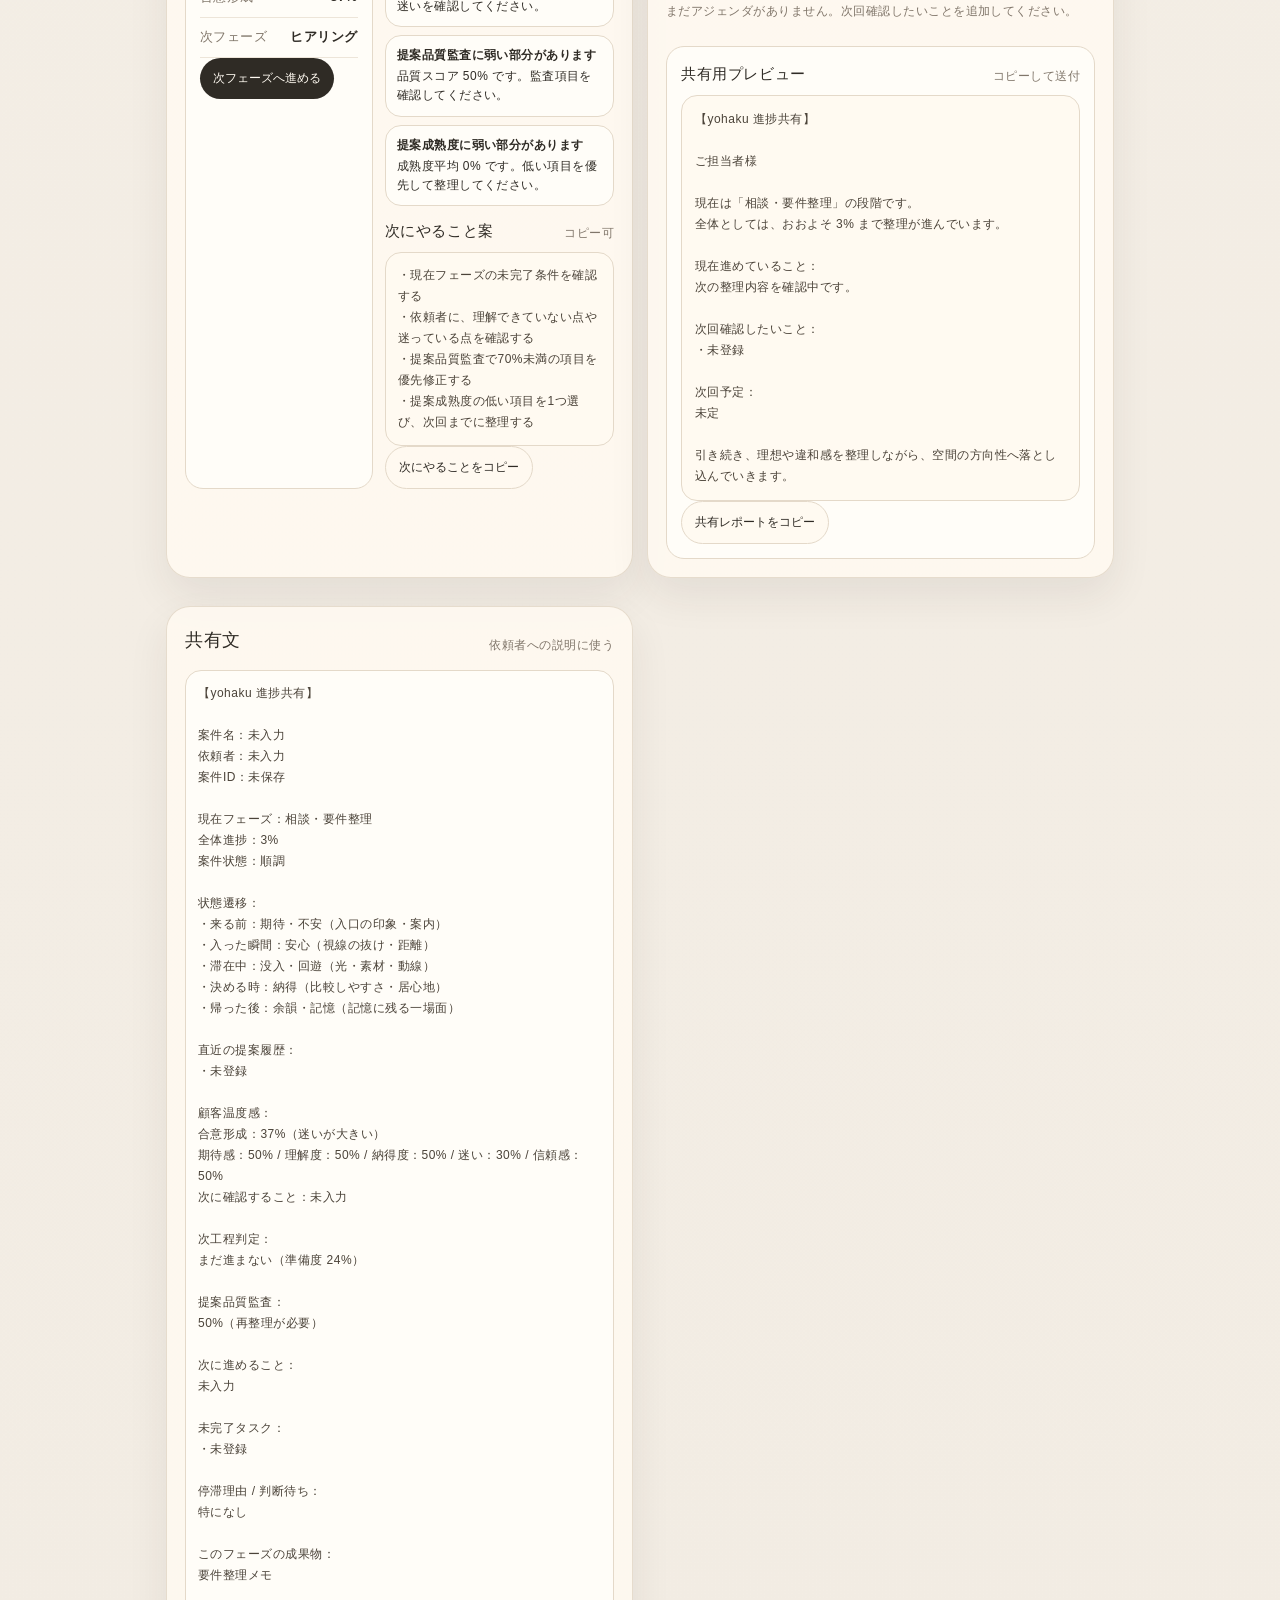
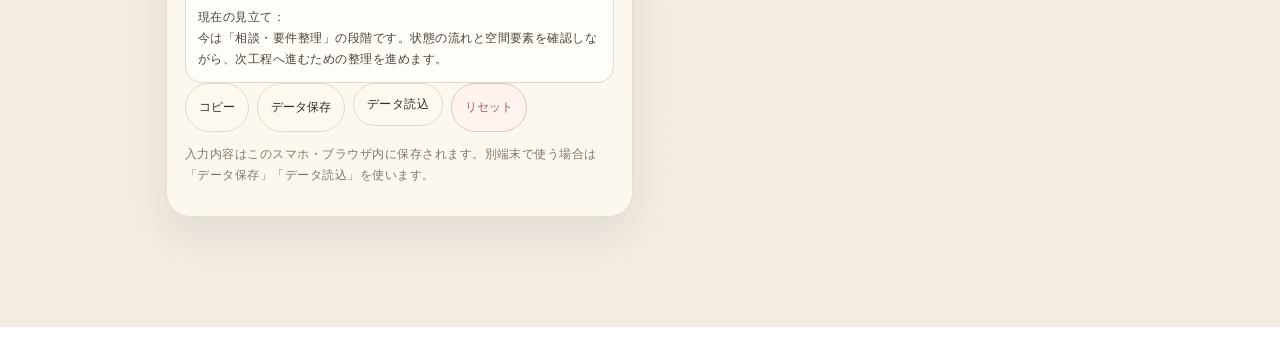
==== commit 0fdc6a34: "Add files via upload" ====
--- a/progress.html
+++ b/progress.html
@@ -975,6 +975,7 @@
 <!-- yohaku Progress App v8: next phase navigator -->
 <!-- yohaku Progress App v9: proposal quality audit -->
 <!-- yohaku Progress App v10: project library / multi project management -->
+<!-- yohaku Progress App v10.1: project library anchor fix -->
 </head>
 <body>
 <header class="topbar"><div class="topbar-inner"><div class="brand"><div class="mark">y</div><div><div class="brand-title">yohaku Progress</div><div class="brand-sub">空間提案の現在地を可視化する</div></div></div><div class="mini-actions"><button class="ghost-btn" id="saveBtn">保存</button><button class="primary-btn" id="exportBtnTop">共有文</button></div></div></header>
@@ -982,6 +983,25 @@
 <section class="hero" id="top"><div class="eyebrow">Project map</div><h1>今どこにいるかを、<br>見えるようにする。</h1><p class="lead">依頼ごとに、現在フェーズ・全体進捗・次にやること・判断待ちを整理する、yohaku用の進捗管理アプリです。</p></section>
 <section class="grid two" id="project"><div class="card"><div class="section-title"><h2>案件情報</h2><span class="small">自動保存</span></div><div class="field-grid two"><div><label>案件名</label><input id="projectName" placeholder="例：〇〇カフェ 空間方向性整理"></div><div><label>依頼者 / 店舗名</label><input id="clientName" placeholder="例：〇〇様"></div><div><label>現在フェーズ</label><select id="currentPhase"></select></div><div><label>案件状態</label><select id="projectStatus"><option>順調</option><option>確認待ち</option><option>要判断</option><option>停滞</option></select></div></div><div style="margin-top:12px"><label>次に進めること</label><textarea id="nextAction" placeholder="例：参考写真を分類し、避けたい印象を3つ整理する"></textarea></div></div>
 <div class="card"><div class="section-title"><h2>現在地</h2><span class="status-pill"><i class="dot" id="statusDot"></i><span id="statusText">順調</span></span></div><div class="dashboard-row"><div class="circle-wrap"><div class="circle" id="progressCircle"><div><strong id="overallPercent">0%</strong><span>全体進捗</span></div></div></div><div><div class="summary-list"><div class="summary-item"><span>現在フェーズ</span><strong id="currentPhaseLabel">未設定</strong></div><div class="summary-item"><span>完了フェーズ</span><strong id="doneCount">0 / 10</strong></div><div class="summary-item"><span>未完了タスク</span><strong id="openTaskCount">0件</strong></div><div class="summary-item"><span>確認・判断待ち</span><strong id="waitCount">0件</strong></div></div><div class="progress-line"><i id="overallBar"></i></div><p class="small" id="nextActionPreview" style="margin-top:12px">次に進めることを入力してください。</p></div></div></div></section>
+
+<section class="card" id="projectLibrary" style="margin-top:14px">
+  <div class="section-title">
+    <h2>案件ライブラリ</h2>
+    <span class="small">複数案件を保存・切替</span>
+  </div>
+  <p class="small" style="margin-top:-4px">
+    案件ごとに進捗データを保存できます。複数の依頼を受ける時に、案件を切り替えて使います。
+  </p>
+
+  <div class="library-actions">
+    <button class="primary-btn" id="saveProjectBtn">この案件を保存</button>
+    <button class="ghost-btn" id="newProjectBtn">新規案件を作る</button>
+    <button class="ghost-btn" id="duplicateProjectBtn">複製して別案件にする</button>
+  </div>
+
+  <div class="library-list" id="projectLibraryList"></div>
+</section>
+
 <section class="card" id="phases"><div class="section-title"><h2>フェーズマップ</h2><span class="small">完了条件 / 停滞理由 / 成果物</span></div><div class="phase-map" id="phaseMap"></div></section>
 <section class="card" id="journey"><div class="section-title"><h2>状態遷移マップ</h2><span class="small">空間で人がどう変わるか</span></div><p class="small" style="margin-top:-4px">来る前から帰った後まで、利用者の状態変化と、それを支える空間要素を整理します。</p><div class="journey-flow" id="journeyFlow"></div><div class="journey-preview"><div class="journey-preview-title">状態の流れ</div><div class="journey-preview-line" id="journeyPreview"></div></div></section>
 <section class="card" id="translationMap"><div class="section-title"><h2>空間翻訳マップ</h2><span class="small">状態を空間要素へ接続する</span></div><p class="small" style="margin-top:-4px">生みたい状態を、光・素材・余白・距離・動線などの判断基準へつなげます。</p><div class="translation-map" id="translationRows"></div><div class="connection-preview"><div class="journey-preview-title">接続の見立て</div><div class="connection-line" id="translationPreview"></div></div></section>
@@ -1176,7 +1196,7 @@
 
       <div class="card" id="share"><div class="section-title"><h2>共有文</h2><span class="small">依頼者への説明に使う</span></div><div class="export-box" id="summaryText"></div><div class="btn-row"><button class="ghost-btn" id="copyBtn">コピー</button><button class="ghost-btn" id="downloadBtn">データ保存</button><label class="ghost-btn" for="importFile" style="cursor:pointer">データ読込</label><input type="file" id="importFile" accept=".json" class="hidden"><button class="danger-btn" id="resetBtn">リセット</button></div><p class="small">入力内容はこのスマホ・ブラウザ内に保存されます。別端末で使う場合は「データ保存」「データ読込」を使います。</p></div></section>
 </main>
-<nav class="bottom-nav"><a href="#project">現在地</a><a href="#projectLibrary">案件</a><a href="#phases">フェーズ</a><a href="#journey">遷移</a><a href="#translationMap">翻訳</a><a href="#proposalLog">履歴</a><a href="#clientPulse">顧客</a><a href="#tasks">タスク</a><a href="#qualityAudit">監査</a><a href="#nextNavigator">次へ</a><a href="#clientReport">共有</a></nav>
+<nav class="bottom-nav"><a href="#project">現在地</a><a href="#projectLibrary" data-scroll-target="projectLibrary">案件</a><a href="#phases">フェーズ</a><a href="#journey">遷移</a><a href="#translationMap">翻訳</a><a href="#proposalLog">履歴</a><a href="#clientPulse">顧客</a><a href="#tasks">タスク</a><a href="#qualityAudit">監査</a><a href="#nextNavigator">次へ</a><a href="#clientReport">共有</a></nav>
 <script>
 const phases=[
 {id:0,name:"相談・要件整理",desc:"目的、依頼範囲、成果物、判断基準を決める",checks:["目的が整理できている","依頼範囲が決まっている","最終成果物が決まっている","判断基準が言葉になっている"],deliverable:"要件整理メモ"},
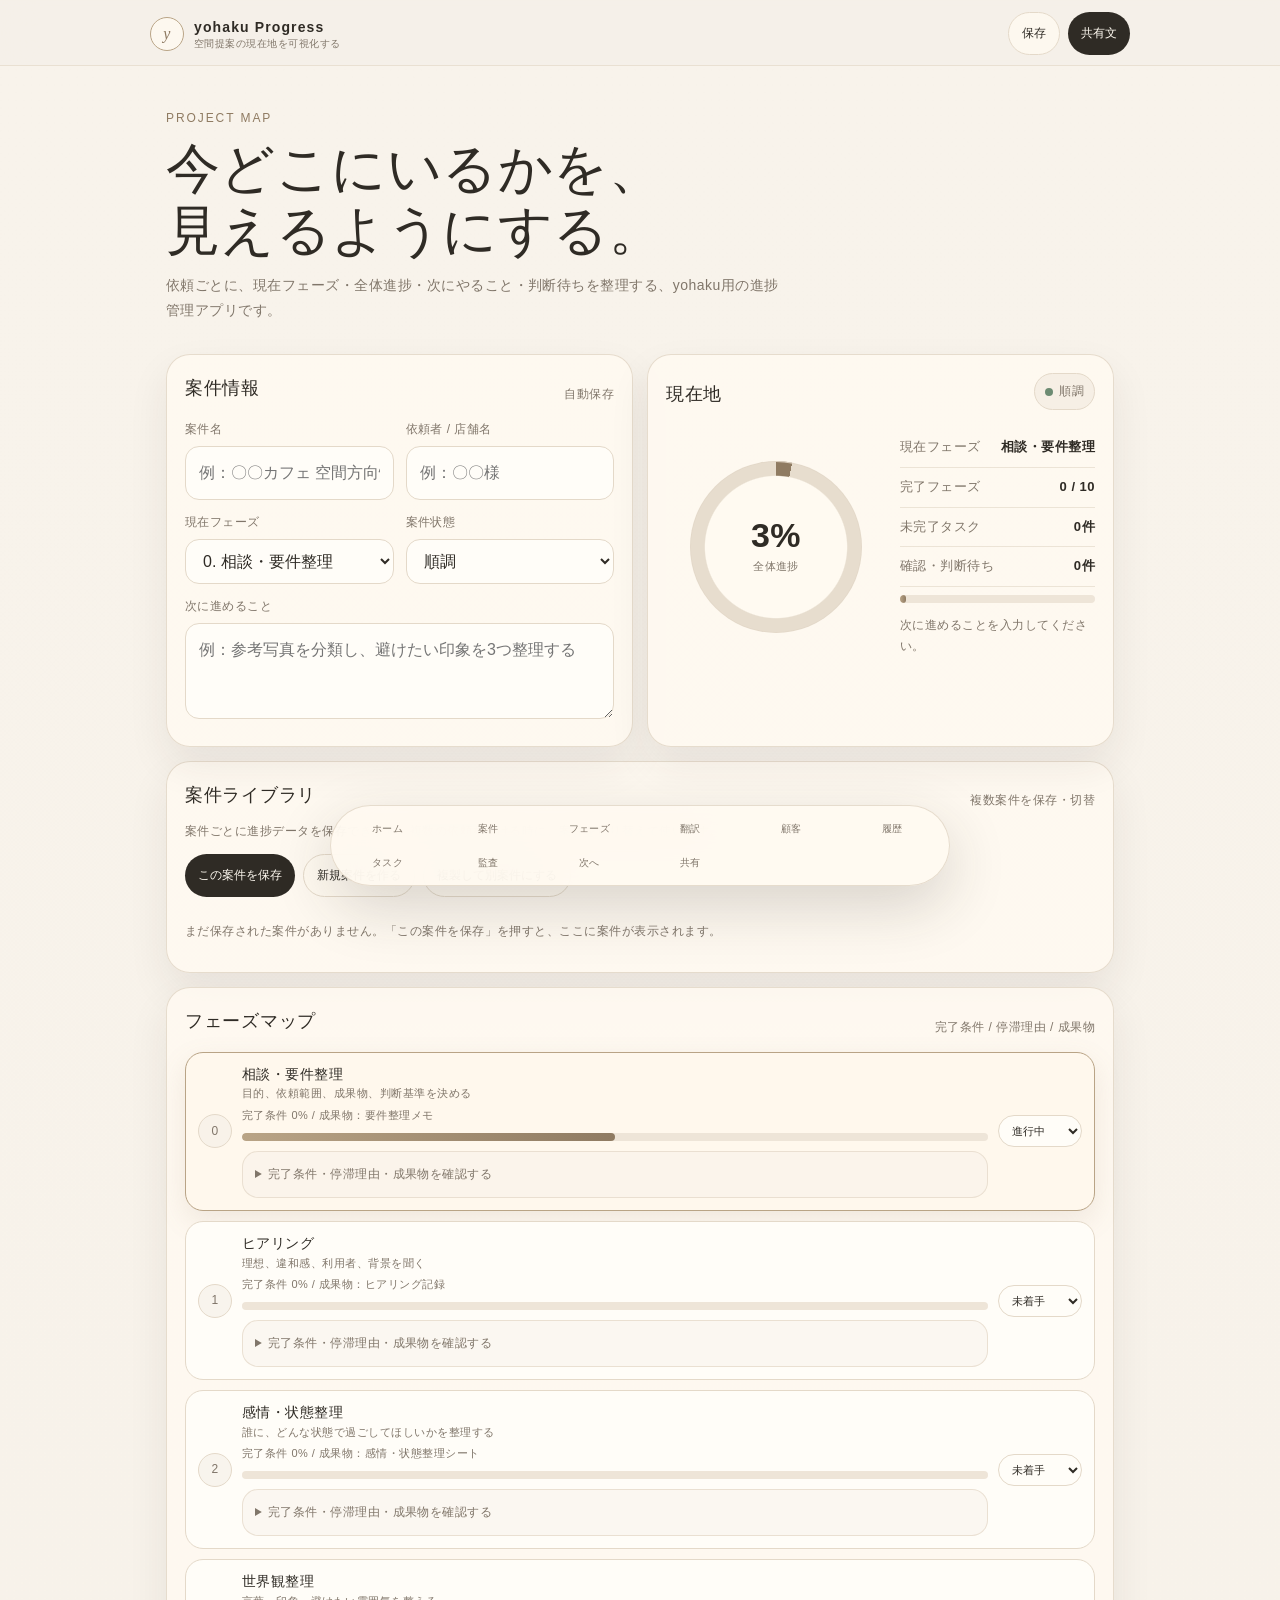
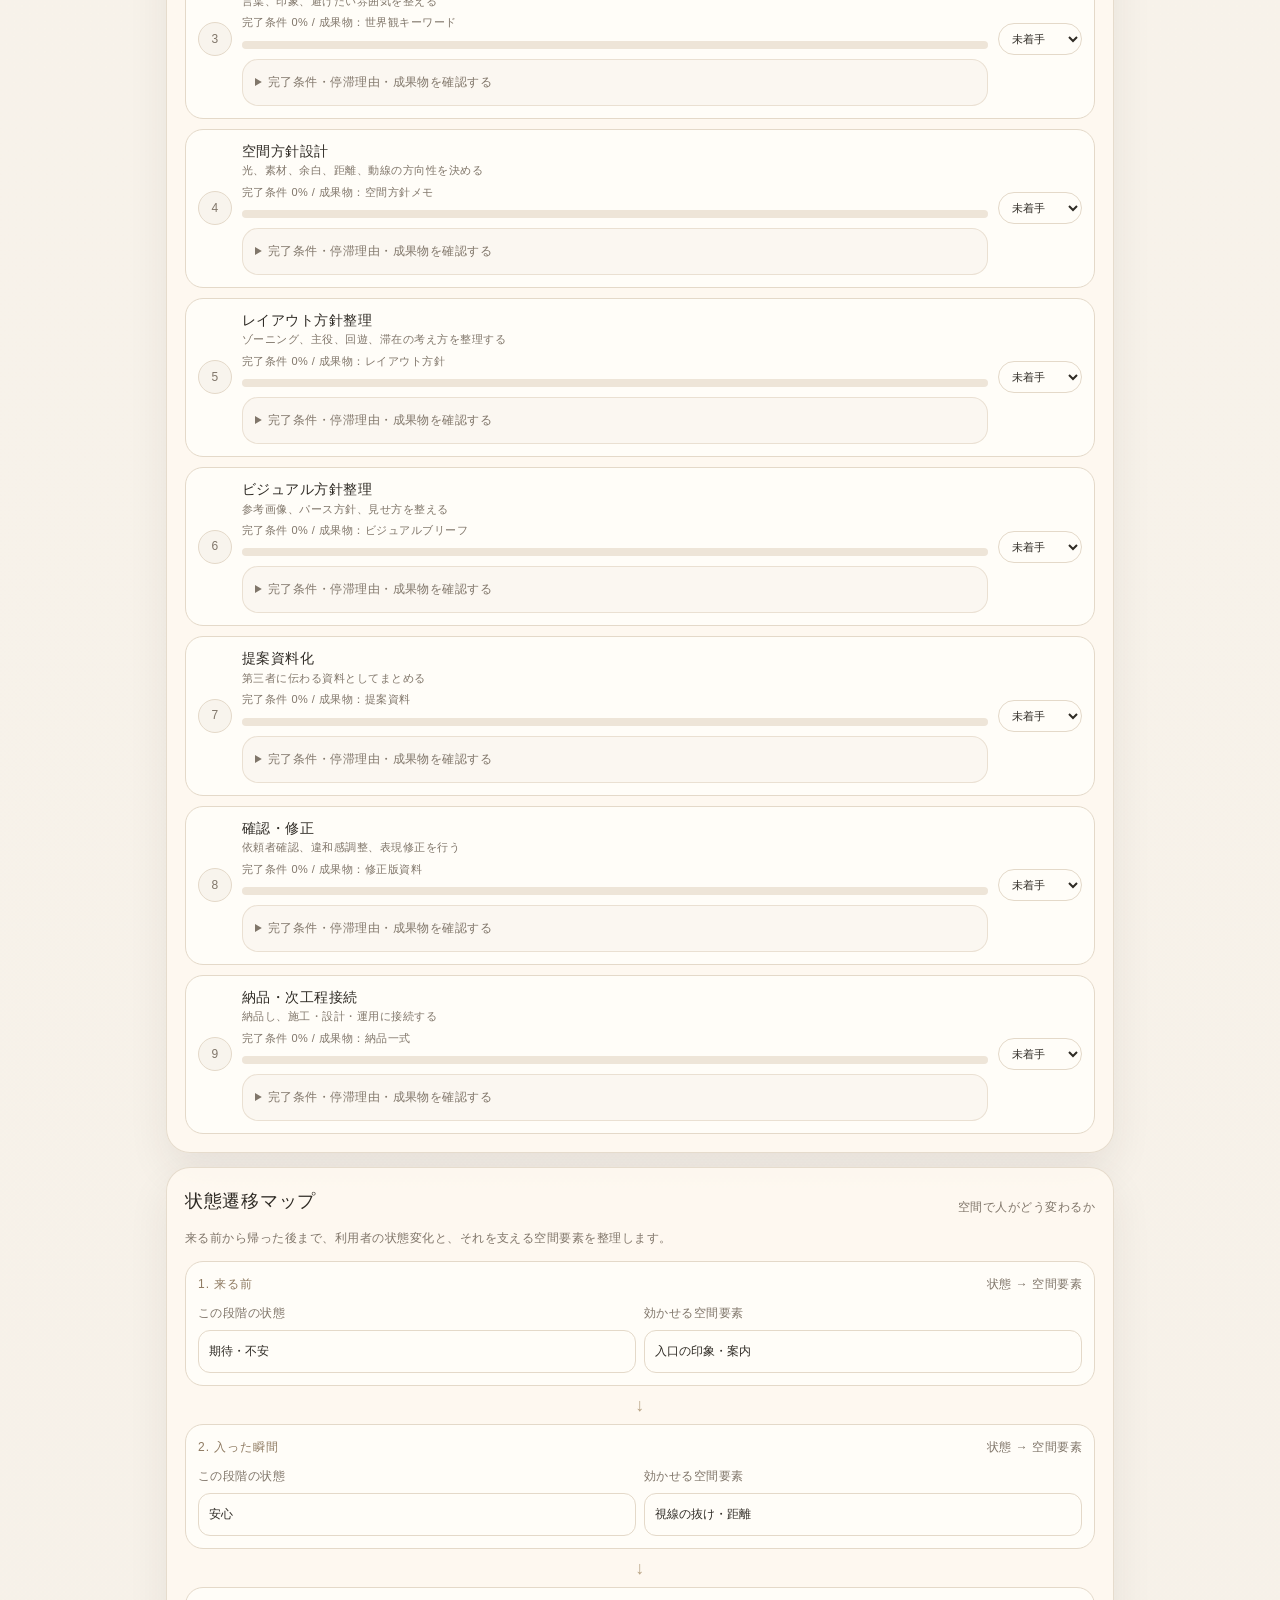
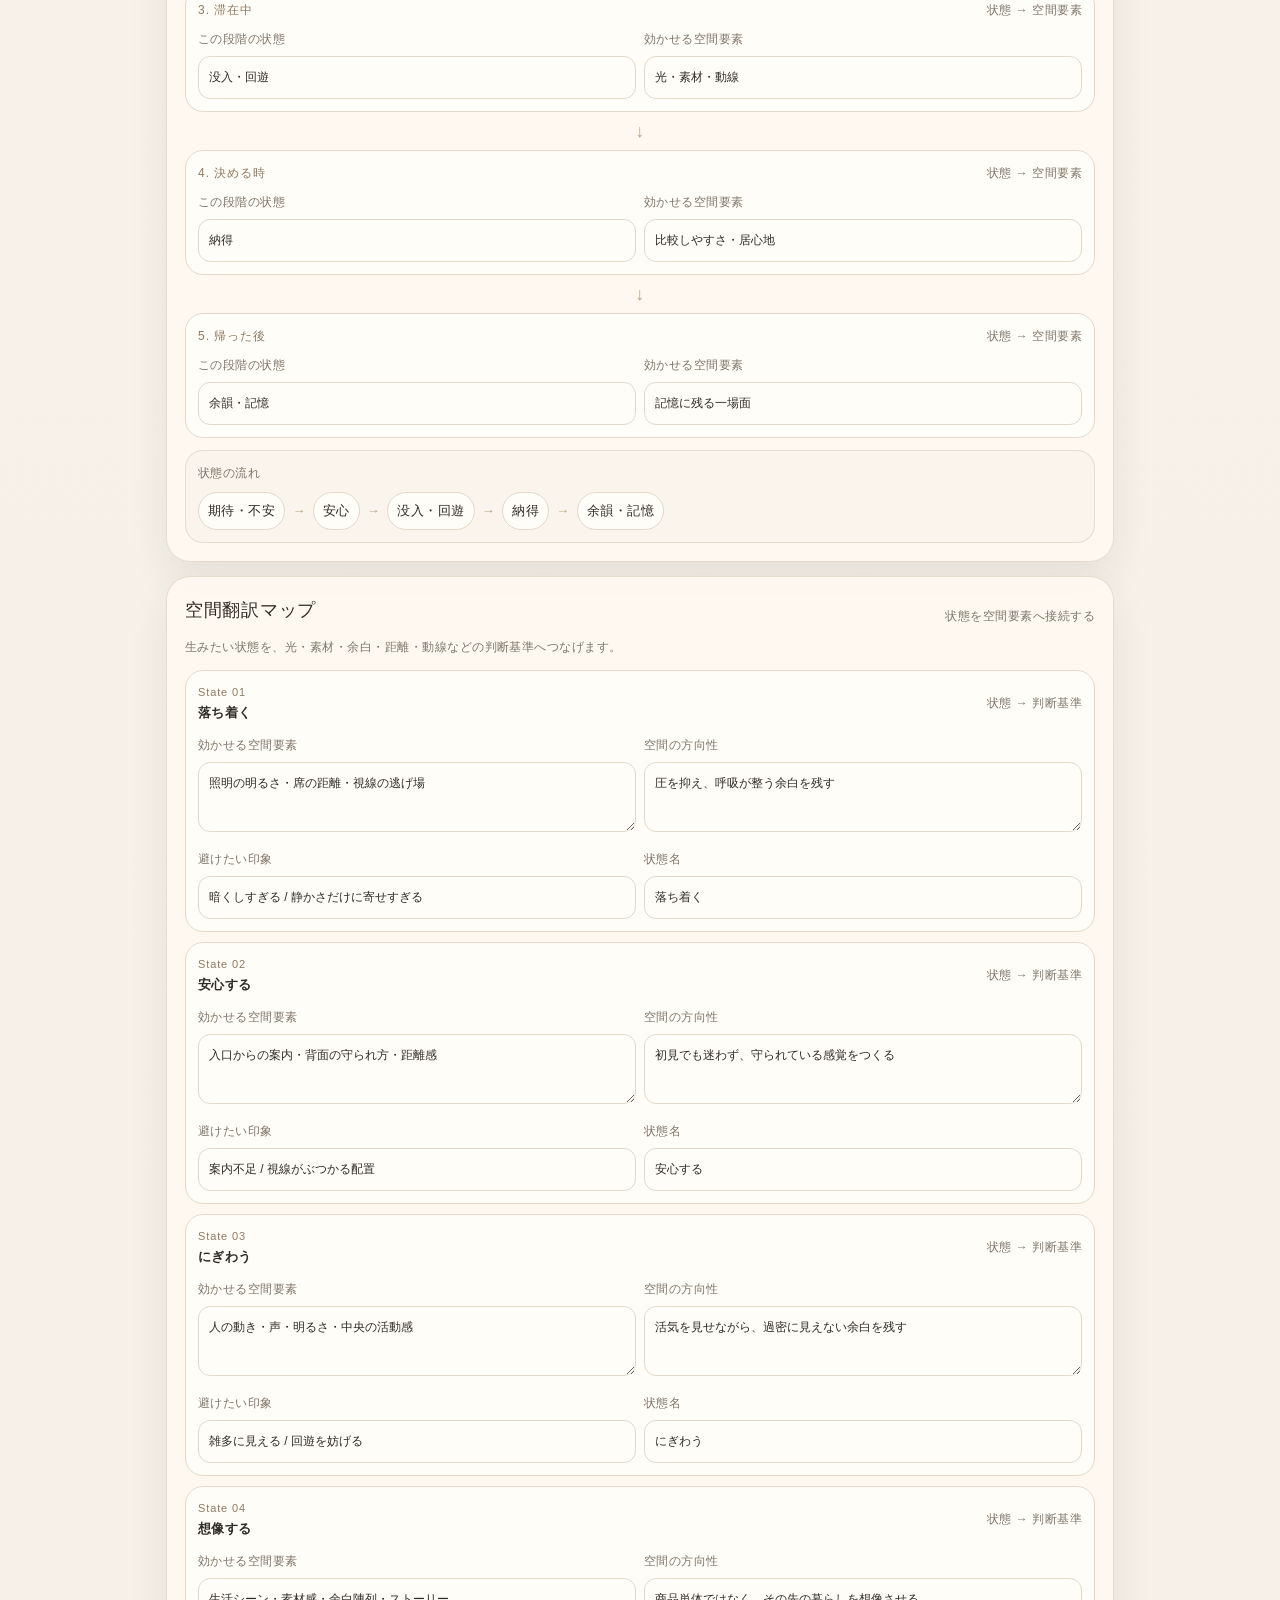
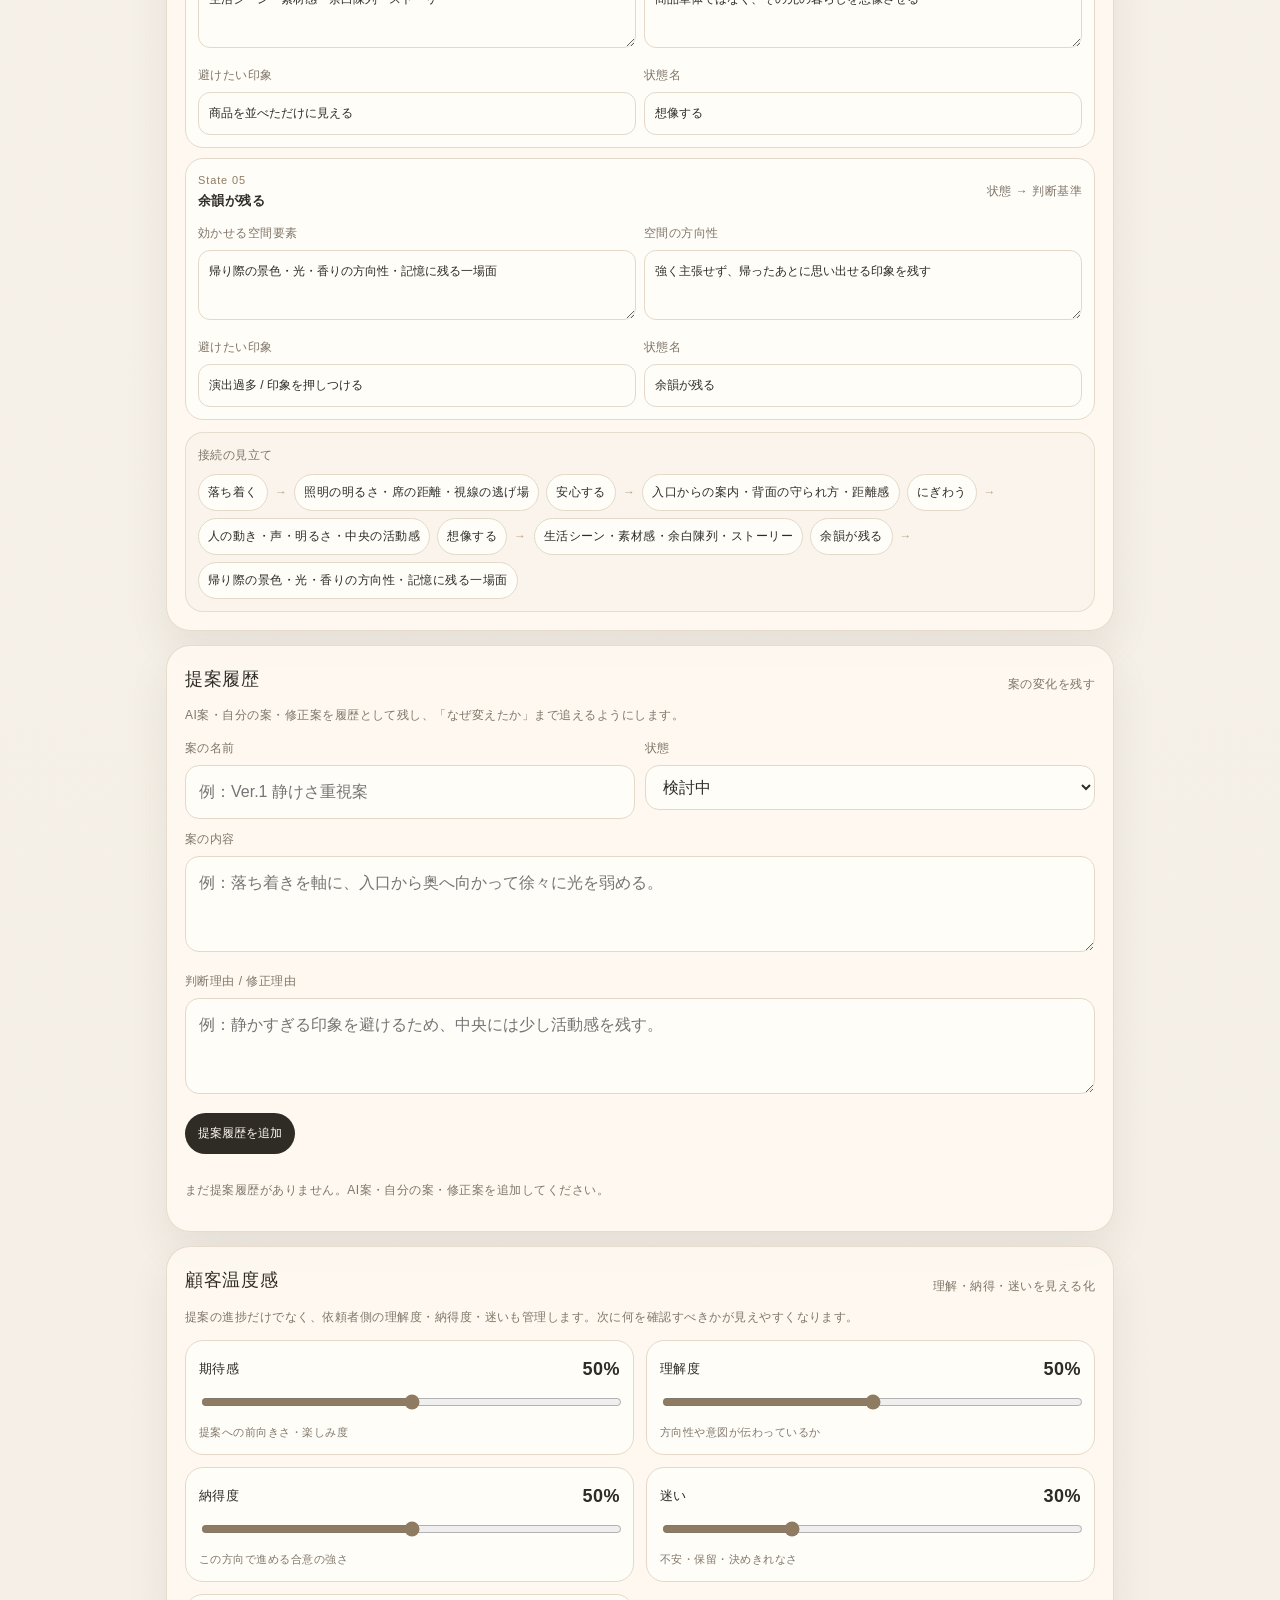
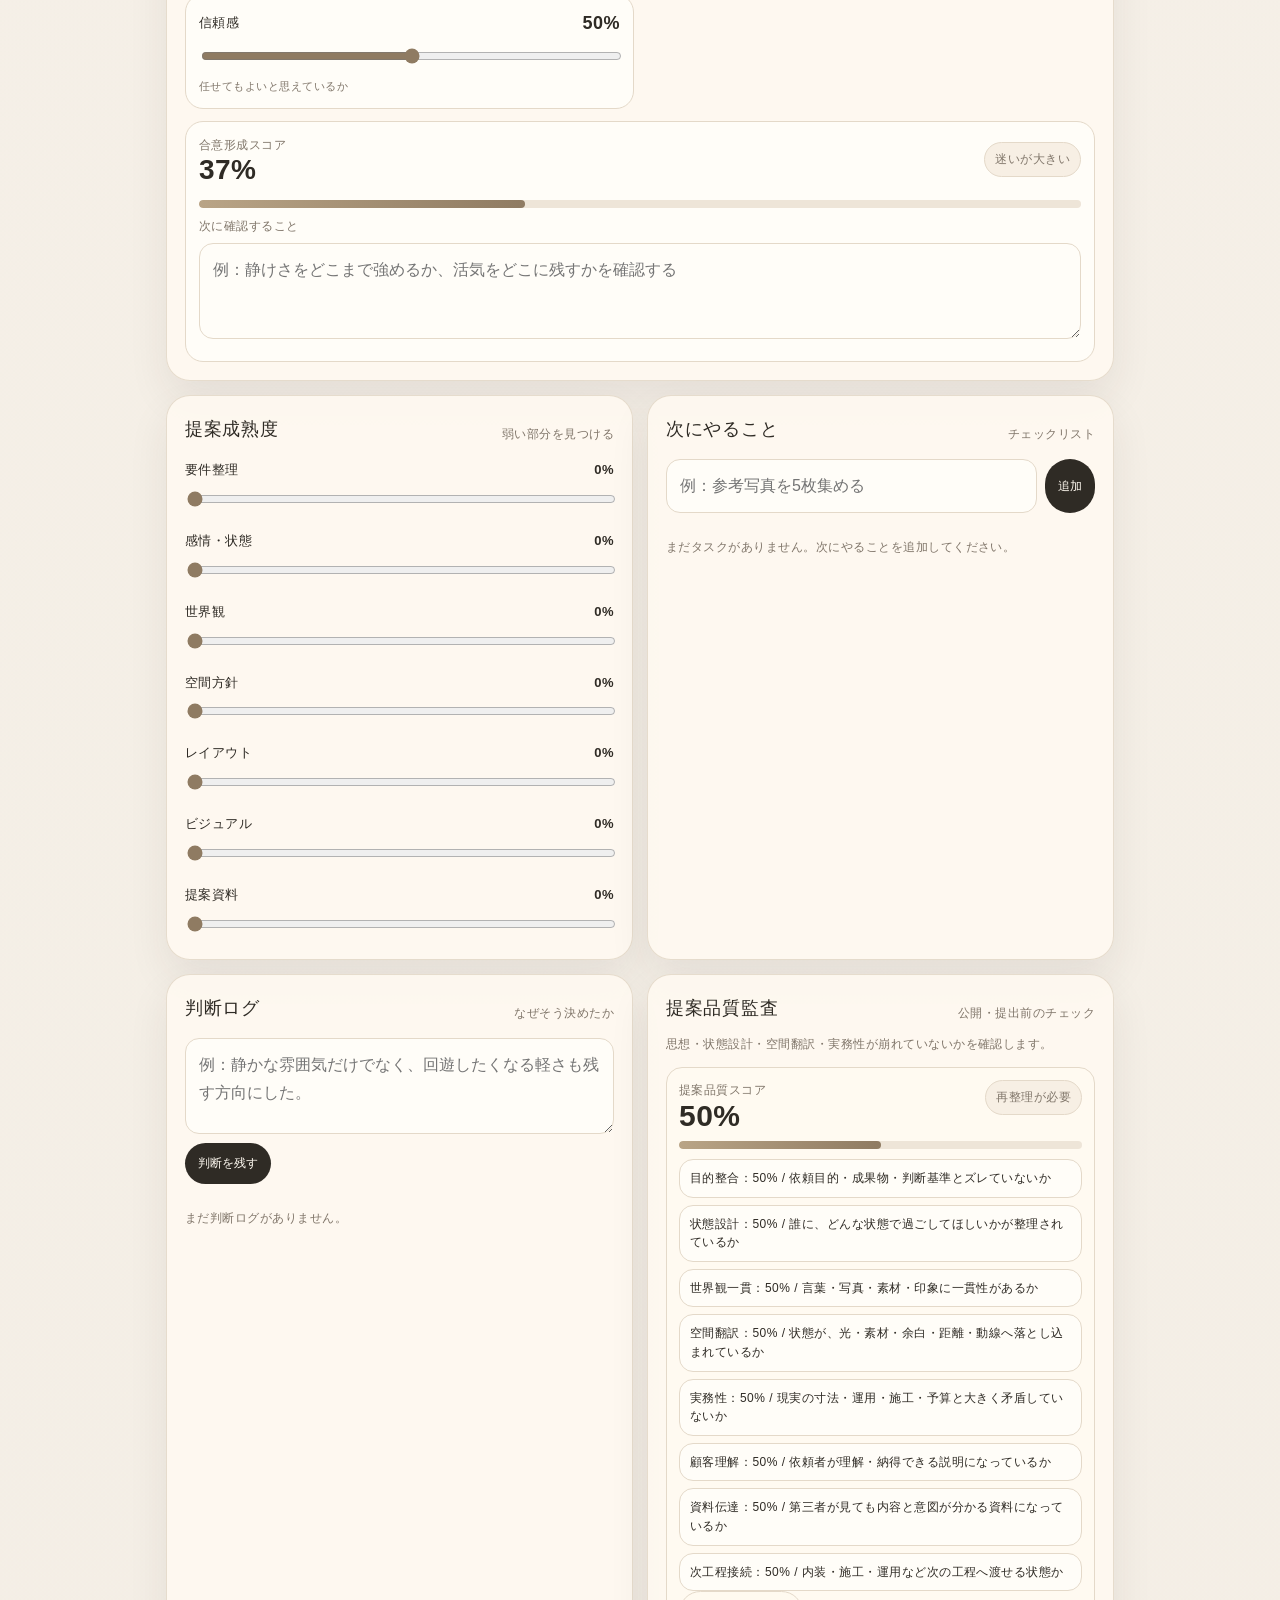
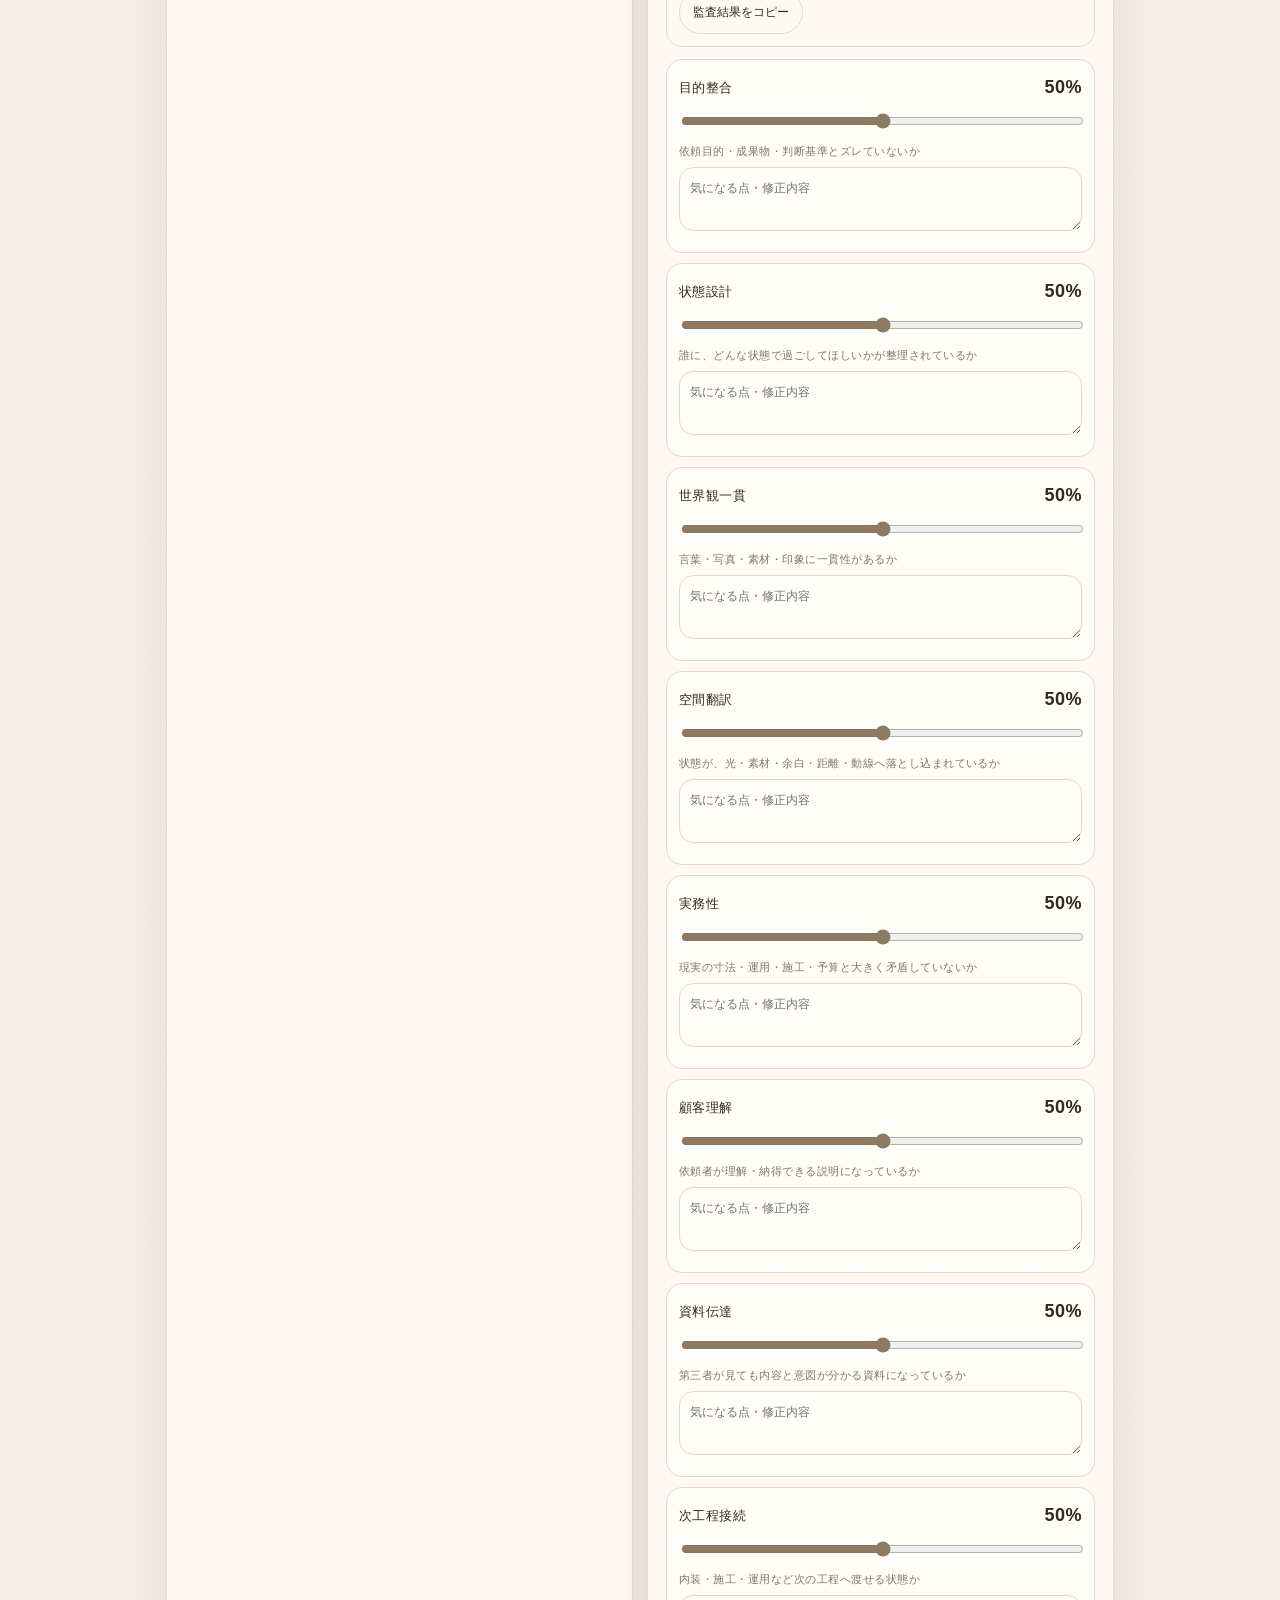
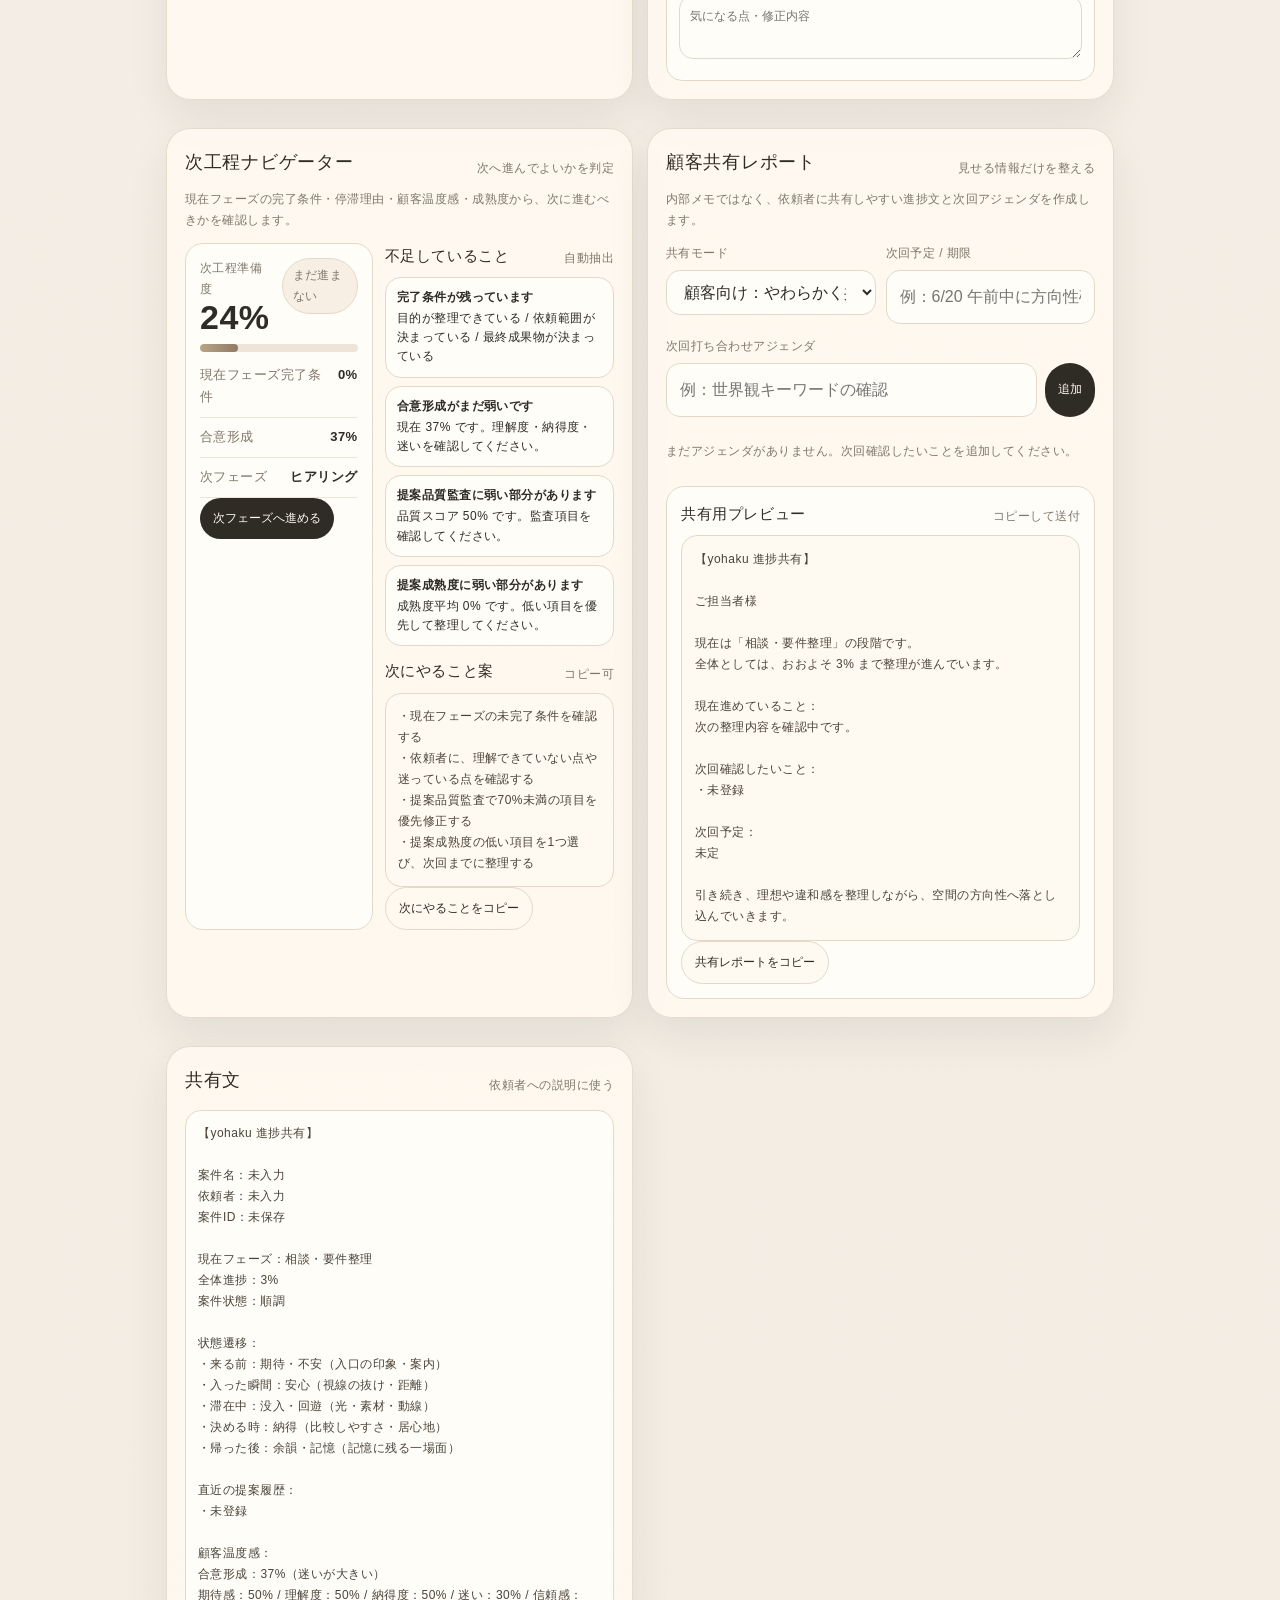
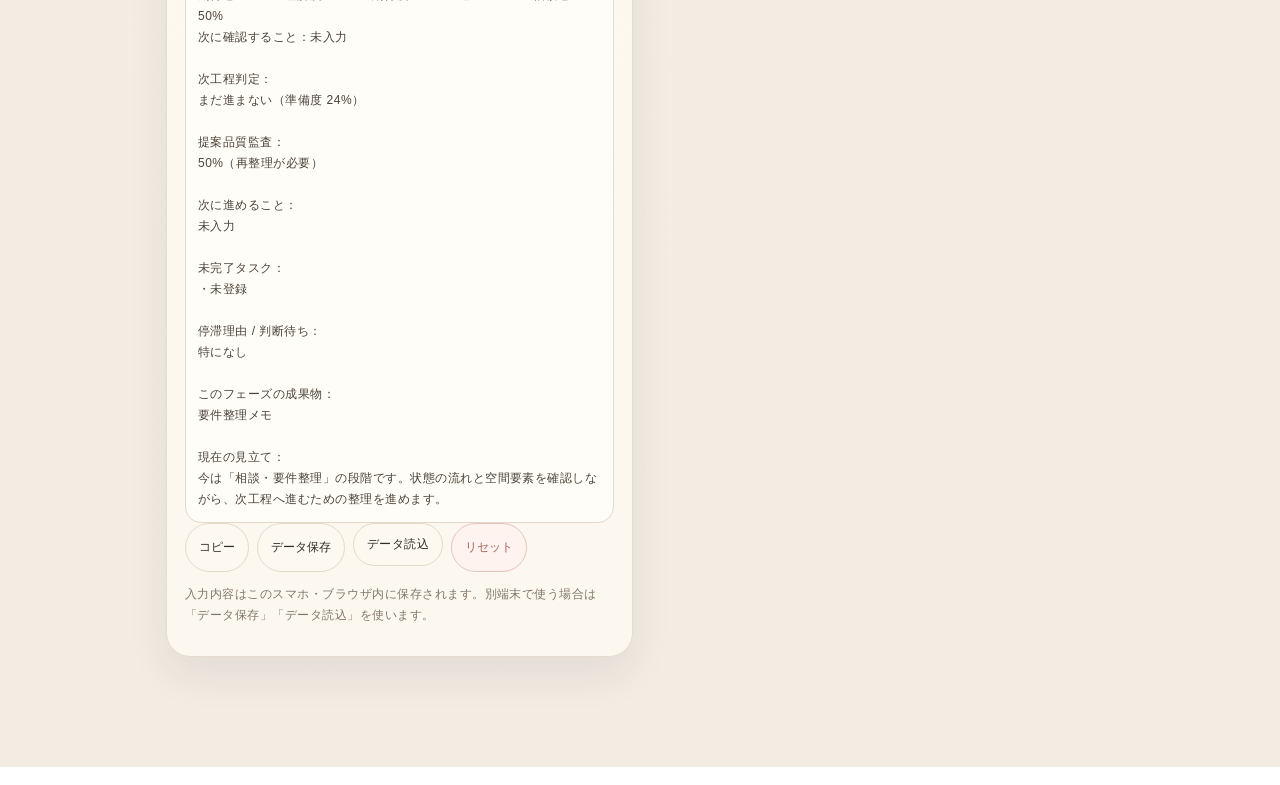
==== commit 09b700ef: "Add files via upload" ====
--- a/progress.html
+++ b/progress.html
@@ -17,6 +17,93 @@
 
 
 
+
+.home-overview{
+  display:grid;
+  gap:12px;
+}
+.home-cards{
+  display:grid;
+  grid-template-columns:1fr 1fr;
+  gap:10px;
+}
+@media (min-width:760px){
+  .home-cards{grid-template-columns:repeat(4,1fr)}
+}
+.home-card{
+  border:1px solid var(--line);
+  background:#fffdf8;
+  border-radius:18px;
+  padding:13px;
+  min-height:112px;
+}
+.home-label{
+  font-size:11px;
+  color:var(--muted);
+  margin-bottom:8px;
+}
+.home-value{
+  font-size:20px;
+  line-height:1.35;
+  font-weight:560;
+}
+.home-sub{
+  font-size:11px;
+  color:var(--muted);
+  margin-top:6px;
+  line-height:1.45;
+}
+.home-focus{
+  border:1px solid var(--line);
+  background:#fffaf1;
+  border-radius:18px;
+  padding:14px;
+}
+.home-focus-title{
+  display:flex;
+  justify-content:space-between;
+  align-items:center;
+  gap:10px;
+  margin-bottom:8px;
+}
+.home-focus-title strong{
+  font-size:15px;
+}
+.home-focus-list{
+  display:grid;
+  gap:8px;
+  margin-top:10px;
+}
+.home-focus-item{
+  border:1px solid rgba(228,217,201,.8);
+  background:#fffdf8;
+  border-radius:14px;
+  padding:10px;
+  font-size:12px;
+  line-height:1.6;
+}
+.home-quick{
+  display:grid;
+  grid-template-columns:1fr 1fr;
+  gap:8px;
+}
+@media (min-width:760px){
+  .home-quick{grid-template-columns:repeat(5,1fr)}
+}
+.home-quick button{
+  border:1px solid var(--line);
+  background:#fffdf8;
+  color:var(--ink);
+  border-radius:999px;
+  padding:10px 8px;
+  font-size:12px;
+  cursor:pointer;
+}
+.home-quick button.primary{
+  background:var(--ink);
+  color:#fffaf1;
+}
+
 .project-library-grid{
   display:grid;
   gap:10px;
@@ -165,6 +252,93 @@
 }
 @media (min-width:760px){
   
+
+
+.home-overview{
+  display:grid;
+  gap:12px;
+}
+.home-cards{
+  display:grid;
+  grid-template-columns:1fr 1fr;
+  gap:10px;
+}
+@media (min-width:760px){
+  .home-cards{grid-template-columns:repeat(4,1fr)}
+}
+.home-card{
+  border:1px solid var(--line);
+  background:#fffdf8;
+  border-radius:18px;
+  padding:13px;
+  min-height:112px;
+}
+.home-label{
+  font-size:11px;
+  color:var(--muted);
+  margin-bottom:8px;
+}
+.home-value{
+  font-size:20px;
+  line-height:1.35;
+  font-weight:560;
+}
+.home-sub{
+  font-size:11px;
+  color:var(--muted);
+  margin-top:6px;
+  line-height:1.45;
+}
+.home-focus{
+  border:1px solid var(--line);
+  background:#fffaf1;
+  border-radius:18px;
+  padding:14px;
+}
+.home-focus-title{
+  display:flex;
+  justify-content:space-between;
+  align-items:center;
+  gap:10px;
+  margin-bottom:8px;
+}
+.home-focus-title strong{
+  font-size:15px;
+}
+.home-focus-list{
+  display:grid;
+  gap:8px;
+  margin-top:10px;
+}
+.home-focus-item{
+  border:1px solid rgba(228,217,201,.8);
+  background:#fffdf8;
+  border-radius:14px;
+  padding:10px;
+  font-size:12px;
+  line-height:1.6;
+}
+.home-quick{
+  display:grid;
+  grid-template-columns:1fr 1fr;
+  gap:8px;
+}
+@media (min-width:760px){
+  .home-quick{grid-template-columns:repeat(5,1fr)}
+}
+.home-quick button{
+  border:1px solid var(--line);
+  background:#fffdf8;
+  color:var(--ink);
+  border-radius:999px;
+  padding:10px 8px;
+  font-size:12px;
+  cursor:pointer;
+}
+.home-quick button.primary{
+  background:var(--ink);
+  color:#fffaf1;
+}
 
 .project-library-grid{
   display:grid;
@@ -435,6 +609,93 @@
 
 
 
+
+.home-overview{
+  display:grid;
+  gap:12px;
+}
+.home-cards{
+  display:grid;
+  grid-template-columns:1fr 1fr;
+  gap:10px;
+}
+@media (min-width:760px){
+  .home-cards{grid-template-columns:repeat(4,1fr)}
+}
+.home-card{
+  border:1px solid var(--line);
+  background:#fffdf8;
+  border-radius:18px;
+  padding:13px;
+  min-height:112px;
+}
+.home-label{
+  font-size:11px;
+  color:var(--muted);
+  margin-bottom:8px;
+}
+.home-value{
+  font-size:20px;
+  line-height:1.35;
+  font-weight:560;
+}
+.home-sub{
+  font-size:11px;
+  color:var(--muted);
+  margin-top:6px;
+  line-height:1.45;
+}
+.home-focus{
+  border:1px solid var(--line);
+  background:#fffaf1;
+  border-radius:18px;
+  padding:14px;
+}
+.home-focus-title{
+  display:flex;
+  justify-content:space-between;
+  align-items:center;
+  gap:10px;
+  margin-bottom:8px;
+}
+.home-focus-title strong{
+  font-size:15px;
+}
+.home-focus-list{
+  display:grid;
+  gap:8px;
+  margin-top:10px;
+}
+.home-focus-item{
+  border:1px solid rgba(228,217,201,.8);
+  background:#fffdf8;
+  border-radius:14px;
+  padding:10px;
+  font-size:12px;
+  line-height:1.6;
+}
+.home-quick{
+  display:grid;
+  grid-template-columns:1fr 1fr;
+  gap:8px;
+}
+@media (min-width:760px){
+  .home-quick{grid-template-columns:repeat(5,1fr)}
+}
+.home-quick button{
+  border:1px solid var(--line);
+  background:#fffdf8;
+  color:var(--ink);
+  border-radius:999px;
+  padding:10px 8px;
+  font-size:12px;
+  cursor:pointer;
+}
+.home-quick button.primary{
+  background:var(--ink);
+  color:#fffaf1;
+}
+
 .project-library-grid{
   display:grid;
   gap:10px;
@@ -583,6 +844,93 @@
 }
 @media (min-width:760px){
   
+
+
+.home-overview{
+  display:grid;
+  gap:12px;
+}
+.home-cards{
+  display:grid;
+  grid-template-columns:1fr 1fr;
+  gap:10px;
+}
+@media (min-width:760px){
+  .home-cards{grid-template-columns:repeat(4,1fr)}
+}
+.home-card{
+  border:1px solid var(--line);
+  background:#fffdf8;
+  border-radius:18px;
+  padding:13px;
+  min-height:112px;
+}
+.home-label{
+  font-size:11px;
+  color:var(--muted);
+  margin-bottom:8px;
+}
+.home-value{
+  font-size:20px;
+  line-height:1.35;
+  font-weight:560;
+}
+.home-sub{
+  font-size:11px;
+  color:var(--muted);
+  margin-top:6px;
+  line-height:1.45;
+}
+.home-focus{
+  border:1px solid var(--line);
+  background:#fffaf1;
+  border-radius:18px;
+  padding:14px;
+}
+.home-focus-title{
+  display:flex;
+  justify-content:space-between;
+  align-items:center;
+  gap:10px;
+  margin-bottom:8px;
+}
+.home-focus-title strong{
+  font-size:15px;
+}
+.home-focus-list{
+  display:grid;
+  gap:8px;
+  margin-top:10px;
+}
+.home-focus-item{
+  border:1px solid rgba(228,217,201,.8);
+  background:#fffdf8;
+  border-radius:14px;
+  padding:10px;
+  font-size:12px;
+  line-height:1.6;
+}
+.home-quick{
+  display:grid;
+  grid-template-columns:1fr 1fr;
+  gap:8px;
+}
+@media (min-width:760px){
+  .home-quick{grid-template-columns:repeat(5,1fr)}
+}
+.home-quick button{
+  border:1px solid var(--line);
+  background:#fffdf8;
+  color:var(--ink);
+  border-radius:999px;
+  padding:10px 8px;
+  font-size:12px;
+  cursor:pointer;
+}
+.home-quick button.primary{
+  background:var(--ink);
+  color:#fffaf1;
+}
 
 .project-library-grid{
   display:grid;
@@ -976,6 +1324,7 @@
 <!-- yohaku Progress App v9: proposal quality audit -->
 <!-- yohaku Progress App v10: project library / multi project management -->
 <!-- yohaku Progress App v10.1: project library anchor fix -->
+<!-- yohaku Progress App v11: home dashboard / hierarchy organization -->
 </head>
 <body>
 <header class="topbar"><div class="topbar-inner"><div class="brand"><div class="mark">y</div><div><div class="brand-title">yohaku Progress</div><div class="brand-sub">空間提案の現在地を可視化する</div></div></div><div class="mini-actions"><button class="ghost-btn" id="saveBtn">保存</button><button class="primary-btn" id="exportBtnTop">共有文</button></div></div></header>
@@ -1196,7 +1545,18 @@
 
       <div class="card" id="share"><div class="section-title"><h2>共有文</h2><span class="small">依頼者への説明に使う</span></div><div class="export-box" id="summaryText"></div><div class="btn-row"><button class="ghost-btn" id="copyBtn">コピー</button><button class="ghost-btn" id="downloadBtn">データ保存</button><label class="ghost-btn" for="importFile" style="cursor:pointer">データ読込</label><input type="file" id="importFile" accept=".json" class="hidden"><button class="danger-btn" id="resetBtn">リセット</button></div><p class="small">入力内容はこのスマホ・ブラウザ内に保存されます。別端末で使う場合は「データ保存」「データ読込」を使います。</p></div></section>
 </main>
-<nav class="bottom-nav"><a href="#project">現在地</a><a href="#projectLibrary" data-scroll-target="projectLibrary">案件</a><a href="#phases">フェーズ</a><a href="#journey">遷移</a><a href="#translationMap">翻訳</a><a href="#proposalLog">履歴</a><a href="#clientPulse">顧客</a><a href="#tasks">タスク</a><a href="#qualityAudit">監査</a><a href="#nextNavigator">次へ</a><a href="#clientReport">共有</a></nav>
+<nav class="bottom-nav">
+  <a href="#homeDashboard" data-scroll-target="homeDashboard">ホーム</a>
+  <a href="#projectLibrary" data-scroll-target="projectLibrary">案件</a>
+  <a href="#phases" data-scroll-target="phases">フェーズ</a>
+  <a href="#translationMap" data-scroll-target="translationMap">翻訳</a>
+  <a href="#clientPulse" data-scroll-target="clientPulse">顧客</a>
+  <a href="#proposalLog" data-scroll-target="proposalLog">履歴</a>
+  <a href="#tasks" data-scroll-target="tasks">タスク</a>
+  <a href="#qualityAudit" data-scroll-target="qualityAudit">監査</a>
+  <a href="#nextNavigator" data-scroll-target="nextNavigator">次へ</a>
+  <a href="#clientReport" data-scroll-target="clientReport">共有</a>
+</nav>
 <script>
 const phases=[
 {id:0,name:"相談・要件整理",desc:"目的、依頼範囲、成果物、判断基準を決める",checks:["目的が整理できている","依頼範囲が決まっている","最終成果物が決まっている","判断基準が言葉になっている"],deliverable:"要件整理メモ"},
@@ -1234,9 +1594,37 @@
 const defaultState={projectId:"",projectName:"",clientName:"",currentPhase:0,projectStatus:"順調",nextAction:"",phases:phases.map((p,i)=>({id:i,status:i===0?"進行中":"未着手",checks:p.checks.map(()=>false),blocker:"",deliverable:p.deliverable||""})),maturity:Object.fromEntries(maturityItems.map(x=>[x,0])),qualityAudit:Object.fromEntries(qualityItems.map(x=>[x.key,{score:50,note:""}])),journey:journeyStages.map((stage,i)=>({stage,state:["期待・不安","安心","没入・回遊","納得","余韻・記憶"][i],space:["入口の印象・案内","視線の抜け・距離","光・素材・動線","比較しやすさ・居心地","記憶に残る一場面"][i]})),translation:translationTemplates.map(x=>({...x})),proposalHistory:[],clientPulse:{expectation:50,understanding:50,agreement:50,hesitation:30,trust:50,nextQuestion:""},clientReport:{mode:"client",nextMeeting:"",agenda:[]},tasks:[],decisions:[]};
 let state=loadState();
 function clone(o){return JSON.parse(JSON.stringify(o))} function normalize(st){st={...clone(defaultState),...st};st.phases=phases.map((p,i)=>{let old=(st.phases||[])[i]||{};return {id:i,status:old.status||(i===0?"進行中":"未着手"),checks:Array.isArray(old.checks)?p.checks.map((_,j)=>!!old.checks[j]):p.checks.map(()=>false),blocker:old.blocker||"",deliverable:old.deliverable||p.deliverable||""}});st.journey=journeyStages.map((stage,i)=>{const old=(st.journey||[])[i]||{};return {stage,state:old.state||["期待・不安","安心","没入・回遊","納得","余韻・記憶"][i],space:old.space||["入口の印象・案内","視線の抜け・距離","光・素材・動線","比較しやすさ・居心地","記憶に残る一場面"][i]}});
-st.translation=translationTemplates.map((tpl,i)=>{const old=(st.translation||[])[i]||{};return {label:old.label||tpl.label,title:old.title||tpl.title,element:old.element||tpl.element,direction:old.direction||tpl.direction,avoid:old.avoid||tpl.avoid}});
+st.currentPhase=Number.isFinite(Number(st.currentPhase))?Math.max(0,Math.min(phases.length-1,Number(st.currentPhase))):0;st.projectStatus=st.projectStatus||"順調";st.translation=translationTemplates.map((tpl,i)=>{const old=(st.translation||[])[i]||{};return {label:old.label||tpl.label,title:old.title||tpl.title,element:old.element||tpl.element,direction:old.direction||tpl.direction,avoid:old.avoid||tpl.avoid}});
 st.qualityAudit=Object.fromEntries(qualityItems.map(x=>{const old=(st.qualityAudit||{})[x.key]||{};return [x.key,{score:Number(old.score ?? 50),note:old.note||""}]}));st.proposalHistory=Array.isArray(st.proposalHistory)?st.proposalHistory:[];st.clientPulse={...clone(defaultState.clientPulse),...(st.clientPulse||{})};st.clientReport={...clone(defaultState.clientReport),...(st.clientReport||{})};st.clientReport.agenda=Array.isArray(st.clientReport.agenda)?st.clientReport.agenda:[];return st} function loadState(){try{return normalize(JSON.parse(localStorage.getItem("yohakuProgressAppV1")||"{}"))}catch(e){return clone(defaultState)}} function saveState(){localStorage.setItem("yohakuProgressAppV1",JSON.stringify(state));render()} function statusToProgress(s){return s==="完了"?100:s==="進行中"?50:s==="確認待ち"?60:s==="要判断"?55:0} function phaseCheckRate(p){return !p.checks||!p.checks.length?0:Math.round(p.checks.filter(Boolean).length/p.checks.length*100)} function calcOverall(){const p=state.phases.reduce((a,x)=>a+Math.max(statusToProgress(x.status),phaseCheckRate(x)),0)/phases.length;const m=Object.values(state.maturity).reduce((a,v)=>a+Number(v),0)/maturityItems.length;return Math.round(p*.65+m*.35)} function statusClass(s){return s==="完了"?"done":s==="確認待ち"?"waiting":s==="要判断"?"risk":""} function esc(s){return String(s).replace(/[&<>"']/g,c=>({"&":"&amp;","<":"&lt;",">":"&gt;","\"":"&quot;","'":"&#039;"}[c]))}
-function render(){projectName.value=state.projectName;clientName.value=state.clientName;projectStatus.value=state.projectStatus;nextAction.value=state.nextAction;currentPhase.innerHTML=phases.map(p=>`<option value="${p.id}">${p.id}. ${p.name}</option>`).join("");currentPhase.value=state.currentPhase;const overall=calcOverall();overallPercent.textContent=overall+"%";progressCircle.style.setProperty("--p",overall);overallBar.style.width=overall+"%";const cur=phases.find(p=>p.id==state.currentPhase);currentPhaseLabel.textContent=cur?cur.name:"未設定";doneCount.textContent=`${state.phases.filter(p=>p.status==="完了").length} / ${phases.length}`;waitCount.textContent=`${state.phases.filter(p=>p.status==="確認待ち"||p.status==="要判断").length}件`;openTaskCount.textContent=`${state.tasks.filter(t=>!t.done).length}件`;nextActionPreview.textContent=state.nextAction||"次に進めることを入力してください。";statusText.textContent=state.projectStatus;statusDot.className="dot"+(state.projectStatus==="順調"?" good":state.projectStatus==="確認待ち"?" wait":state.projectStatus==="要判断"||state.projectStatus==="停滞"?" risk":"");renderProjectLibrary();renderPhases();renderJourney();renderTranslationMap();renderProposalHistory();renderClientPulse();renderNextNavigator();renderClientReport();renderMaturity();renderTasks();renderDecisions();renderSummary()}
+
+function renderHomeDashboard(){
+  if(!document.getElementById("homeDashboard"))return;
+  const cur=phases.find(p=>p.id==state.currentPhase);
+  const nav=buildNavigator();
+  const align=calcAlignment();
+  const quality=calcQualityScore();
+  const issueCount=nav.issues.filter(i=>i.title!=="次へ進める状態です").length;
+  document.getElementById("homePhase").textContent=cur?cur.name:"未設定";
+  document.getElementById("homePhaseSub").textContent=state.projectName?state.projectName:"案件名は未入力";
+  document.getElementById("homeReadiness").textContent=nav.readiness+"%";
+  document.getElementById("homeReadinessSub").textContent=readinessLabelText(nav.readiness,issueCount);
+  document.getElementById("homeAlignment").textContent=align+"%";
+  document.getElementById("homeAlignmentSub").textContent=alignmentLabel(align);
+  document.getElementById("homeQuality").textContent=quality+"%";
+  document.getElementById("homeQualitySub").textContent=qualityLabelText(quality);
+
+  const openTasks=(state.tasks||[]).filter(t=>!t.done);
+  const currentPhaseState=state.phases[Number(state.currentPhase)]||{};
+  const focus=[];
+  if(state.nextAction) focus.push({title:"次に進めること",body:state.nextAction});
+  if(openTasks.length) focus.push({title:"未完了タスク",body:openTasks.slice(0,3).map(t=>"・"+t.text).join("\n")});
+  if(currentPhaseState.blocker) focus.push({title:"停滞理由 / 判断待ち",body:currentPhaseState.blocker});
+  if(issueCount) focus.push({title:"次工程に進む前の不足",body:nav.issues.filter(i=>i.title!=="次へ進める状態です").slice(0,2).map(i=>"・"+i.title+"："+i.body).join("\n")});
+  if(!focus.length) focus.push({title:"今日の状態",body:"大きな不足はありません。案件情報・完了条件・顧客温度感を更新すると、次の判断がしやすくなります。"});
+  document.getElementById("homeFocusList").innerHTML=focus.map(x=>`<div class="home-focus-item"><strong>${esc(x.title)}</strong><br>${esc(x.body)}</div>`).join("");
+}
+
+function render(){projectName.value=state.projectName;clientName.value=state.clientName;projectStatus.value=state.projectStatus;nextAction.value=state.nextAction;currentPhase.innerHTML=phases.map(p=>`<option value="${p.id}">${p.id}. ${p.name}</option>`).join("");currentPhase.value=state.currentPhase;const overall=calcOverall();overallPercent.textContent=overall+"%";progressCircle.style.setProperty("--p",overall);overallBar.style.width=overall+"%";const cur=phases.find(p=>p.id==state.currentPhase);currentPhaseLabel.textContent=cur?cur.name:"未設定";doneCount.textContent=`${state.phases.filter(p=>p.status==="完了").length} / ${phases.length}`;waitCount.textContent=`${state.phases.filter(p=>p.status==="確認待ち"||p.status==="要判断").length}件`;openTaskCount.textContent=`${state.tasks.filter(t=>!t.done).length}件`;nextActionPreview.textContent=state.nextAction||"次に進めることを入力してください。";statusText.textContent=state.projectStatus;statusDot.className="dot"+(state.projectStatus==="順調"?" good":state.projectStatus==="確認待ち"?" wait":state.projectStatus==="要判断"||state.projectStatus==="停滞"?" risk":"");renderProjectLibrary();renderPhases();renderJourney();renderTranslationMap();renderProposalHistory();renderClientPulse();renderQualityAudit();renderNextNavigator();renderHomeDashboard();renderClientReport();renderMaturity();renderTasks();renderDecisions();renderSummary()}
 
 const libraryKey="yohakuProjectLibraryV1";
 function getProjectLibrary(){
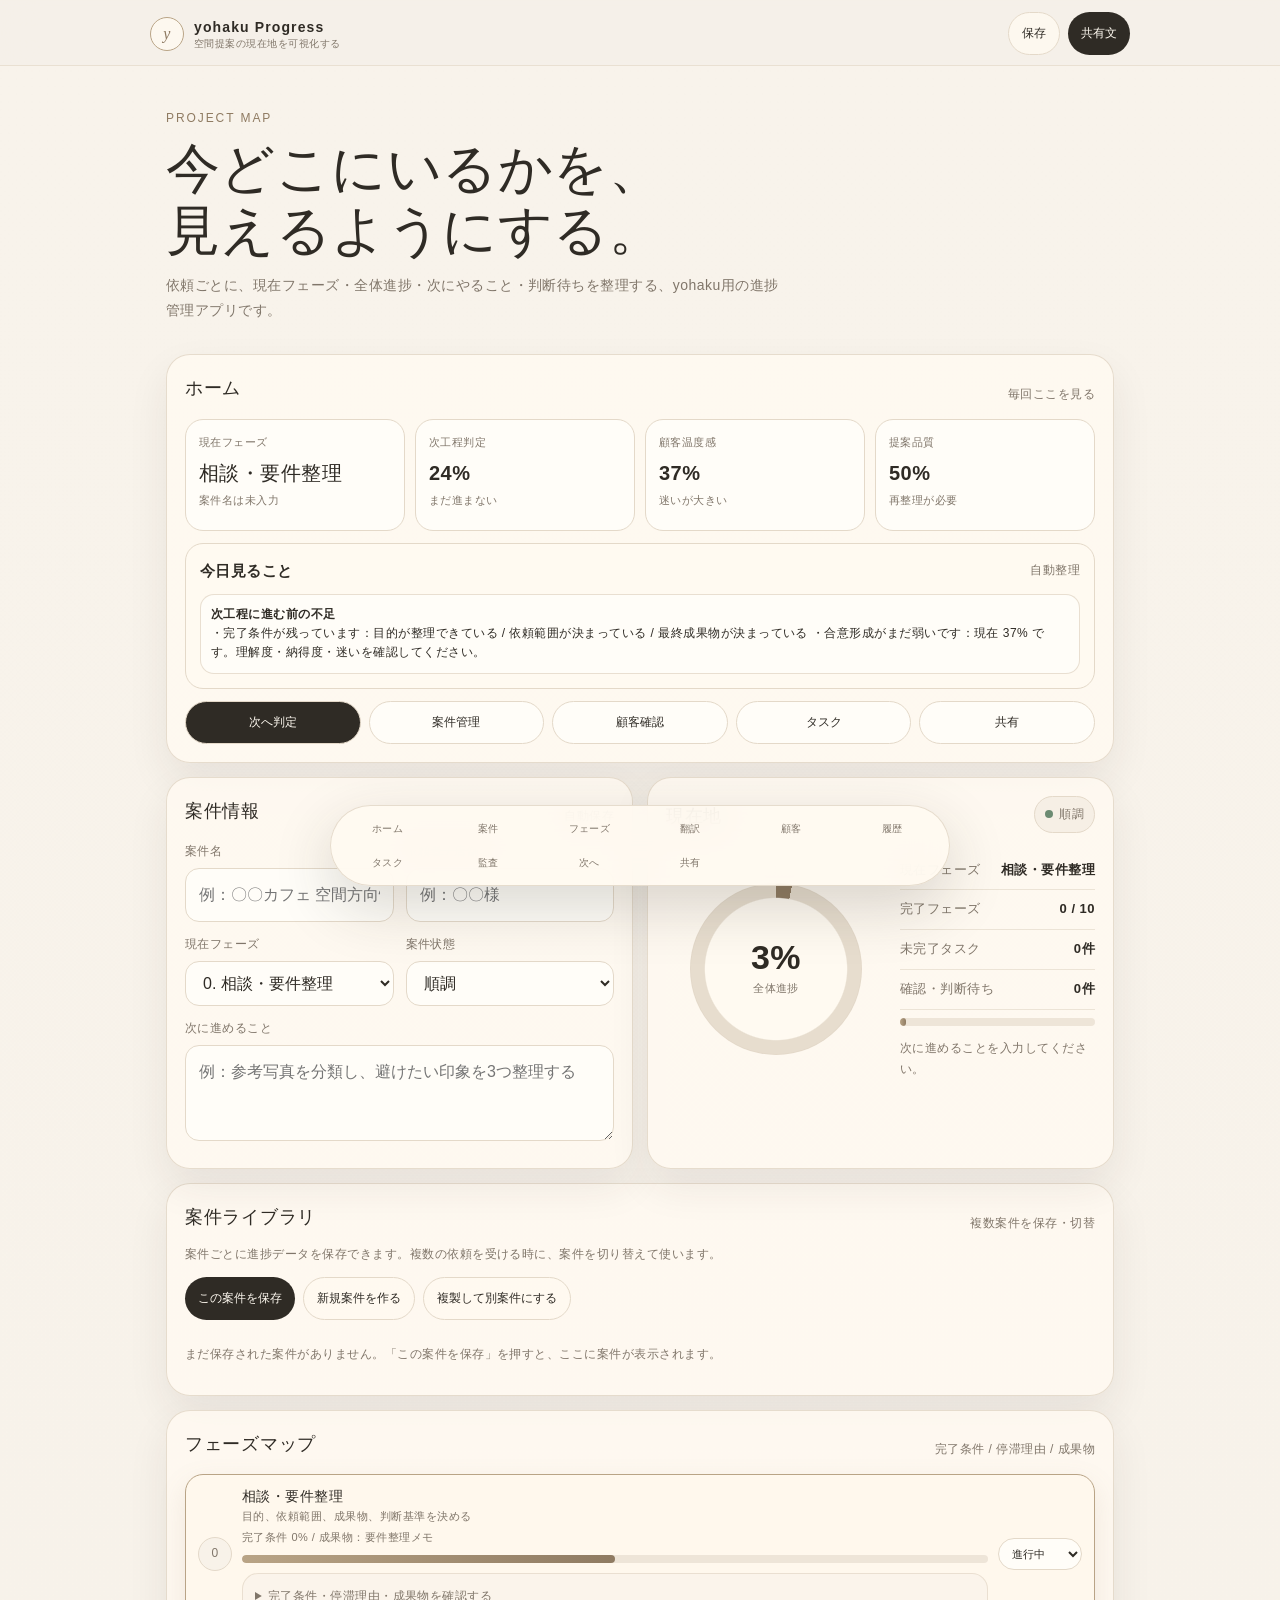
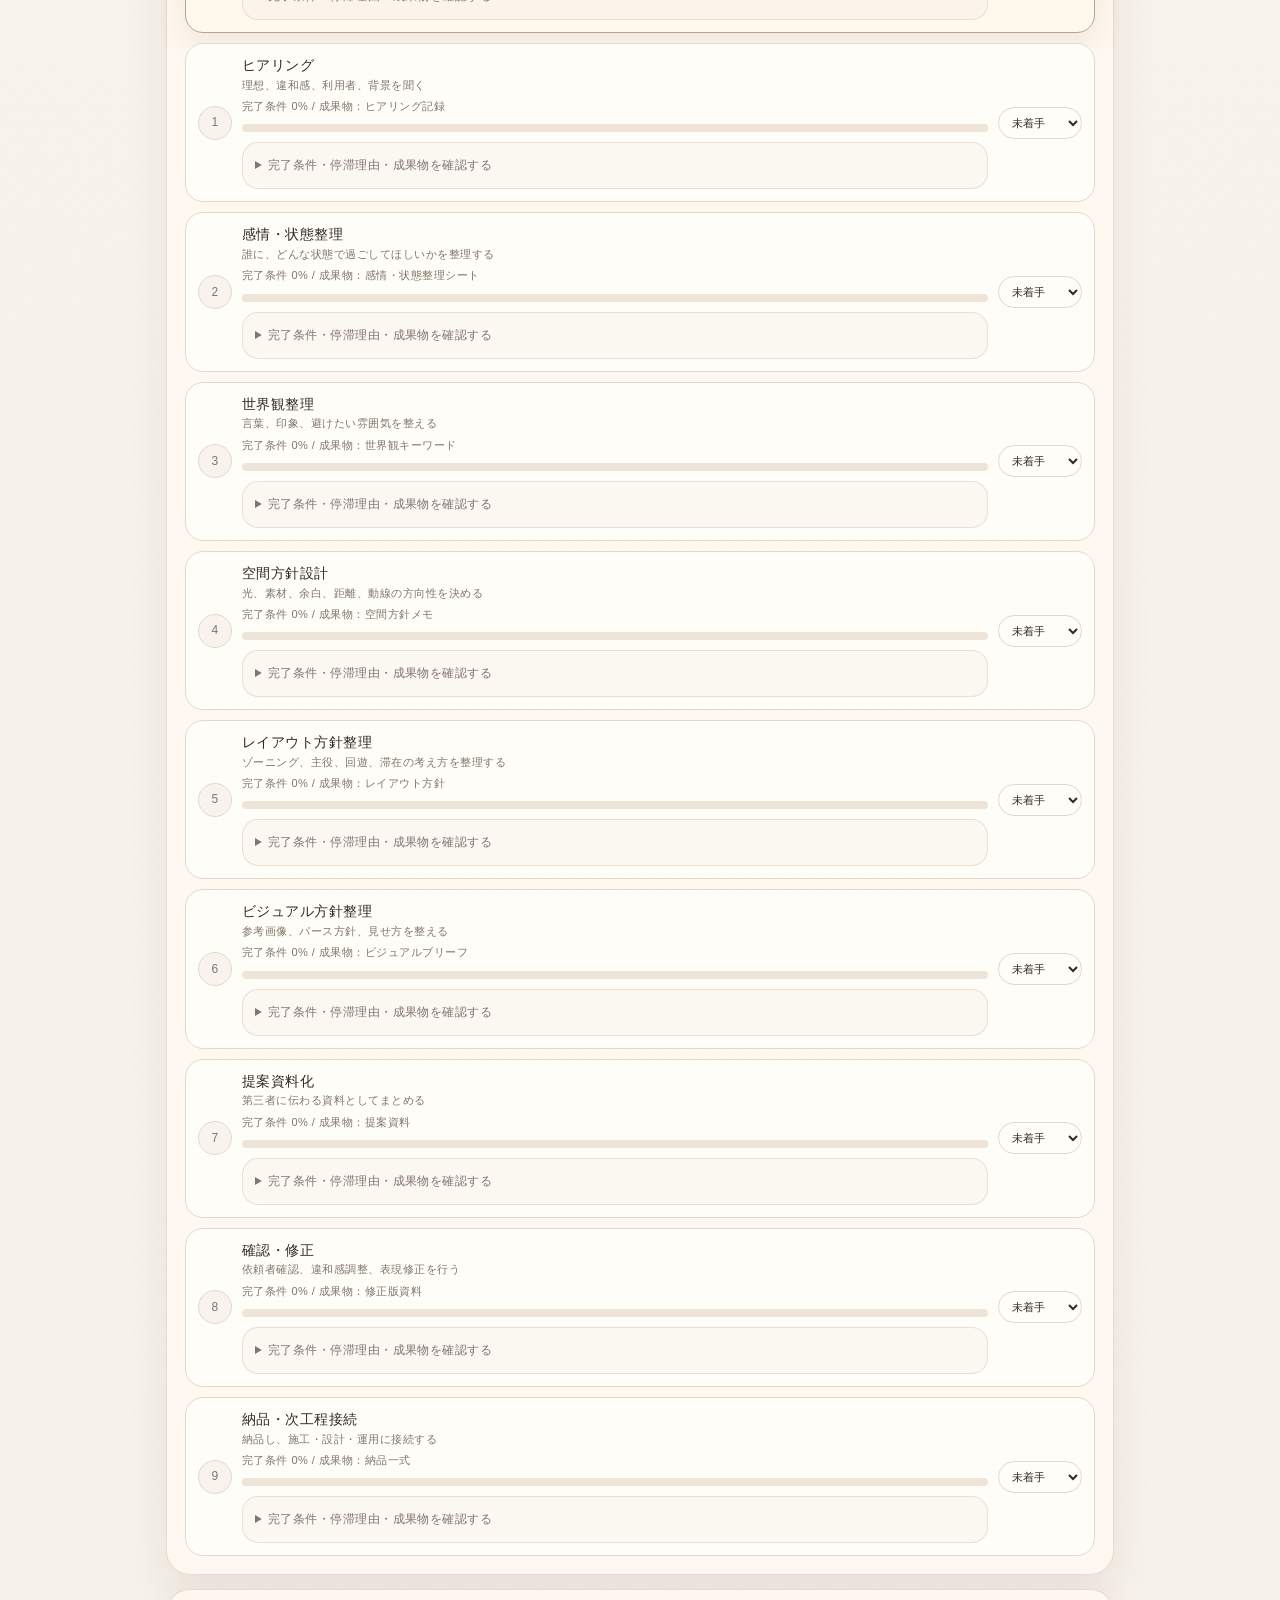
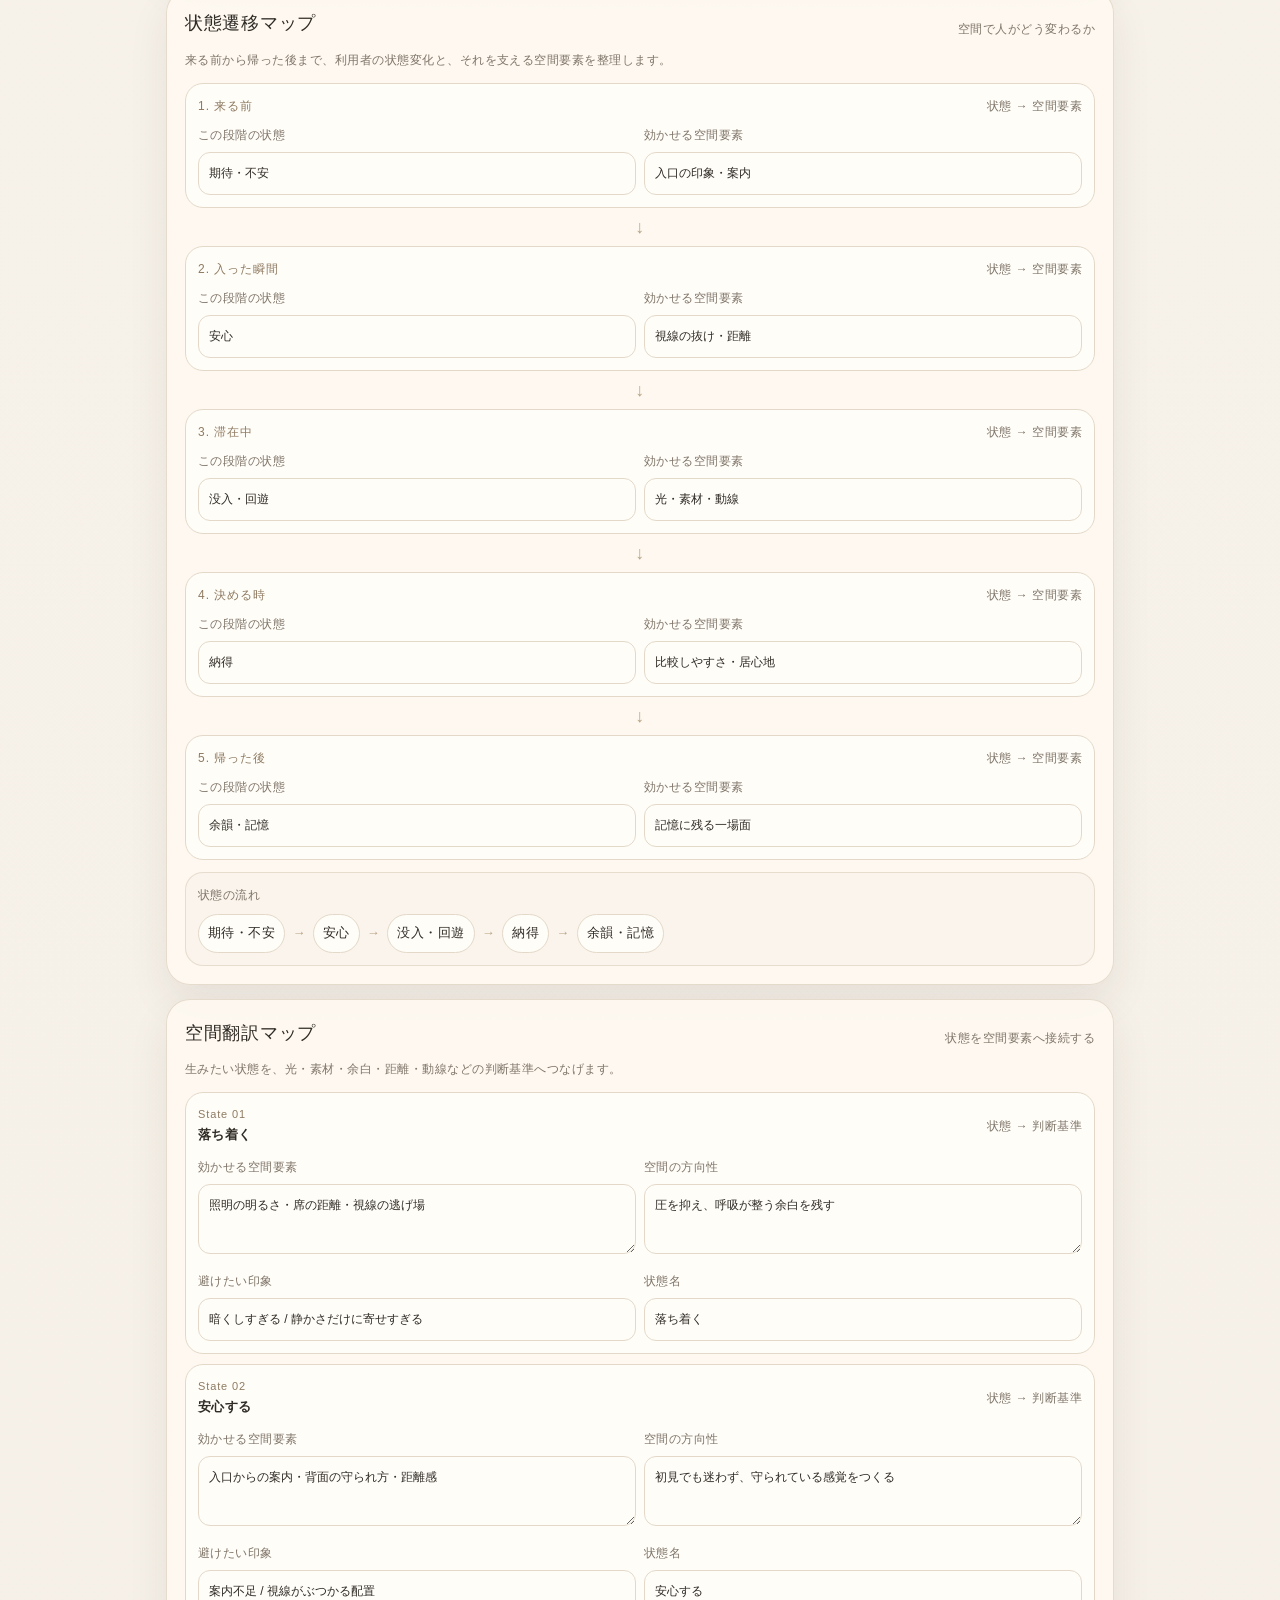
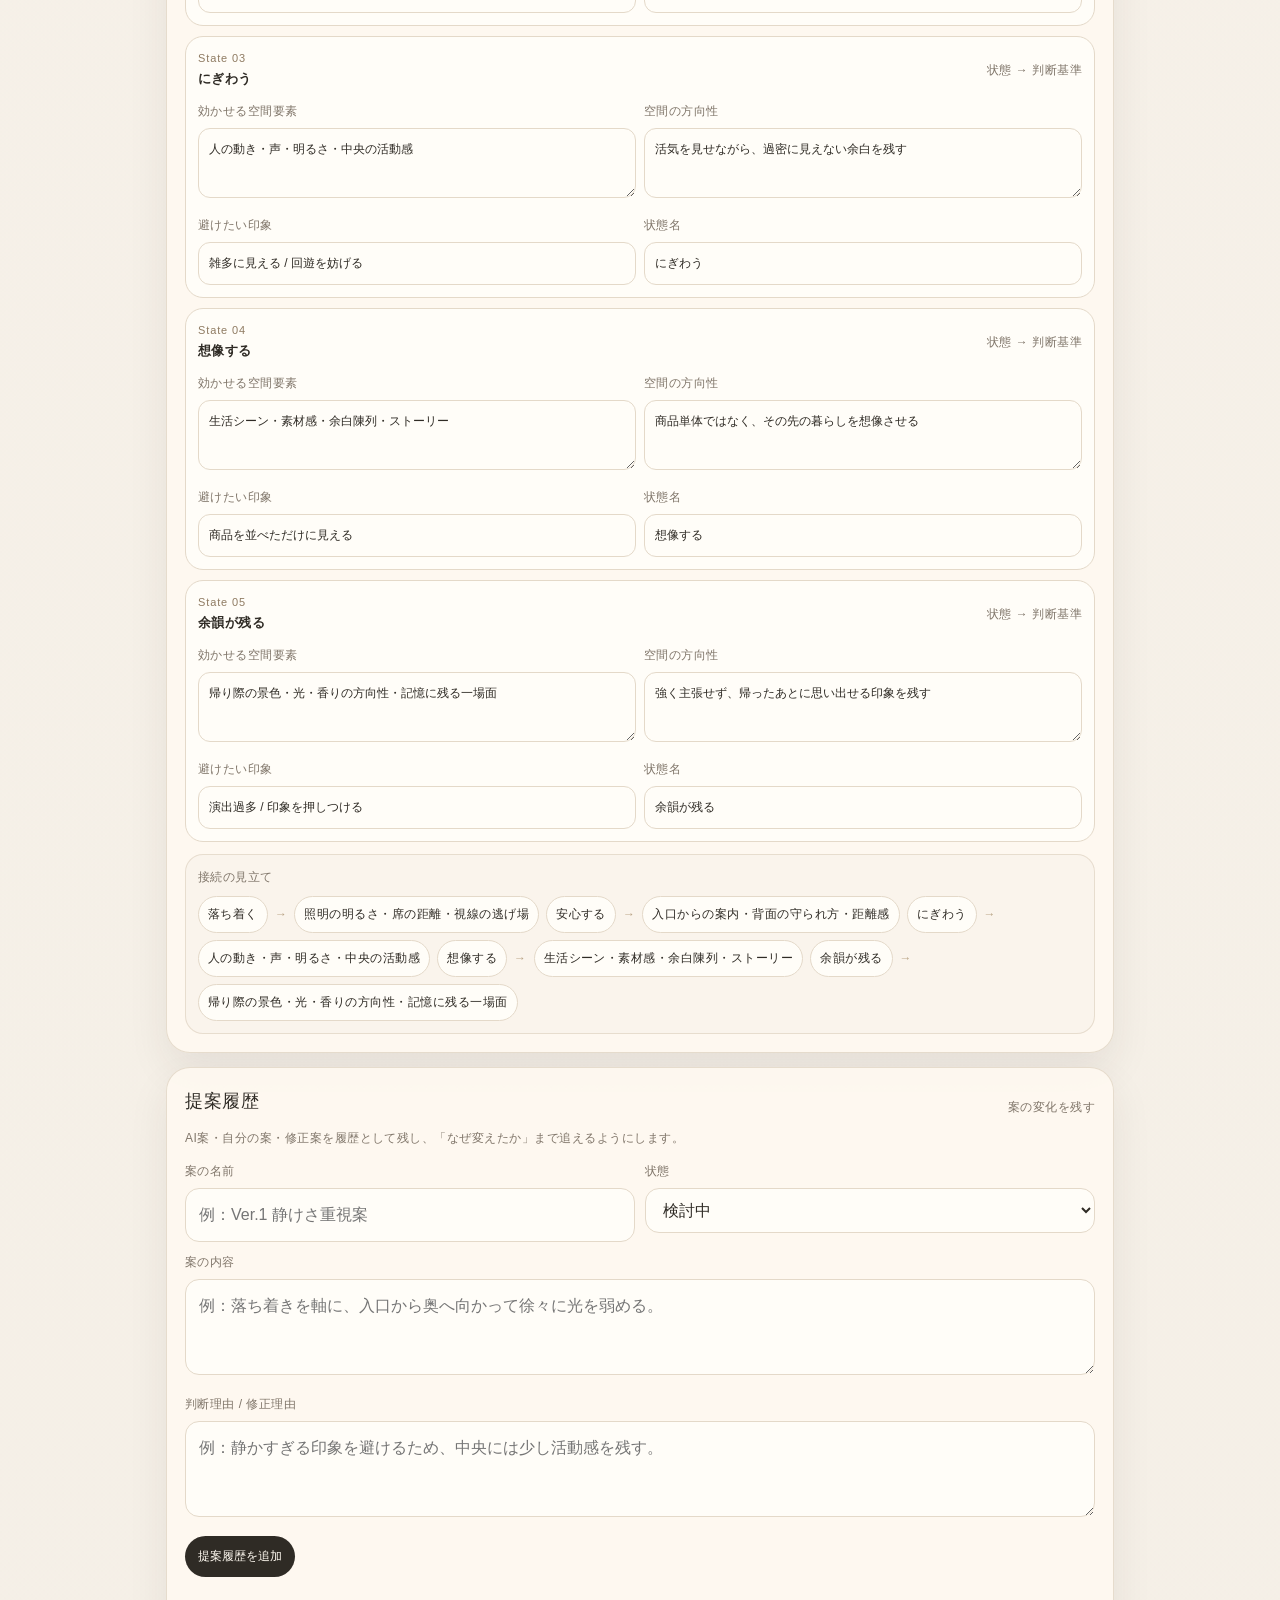
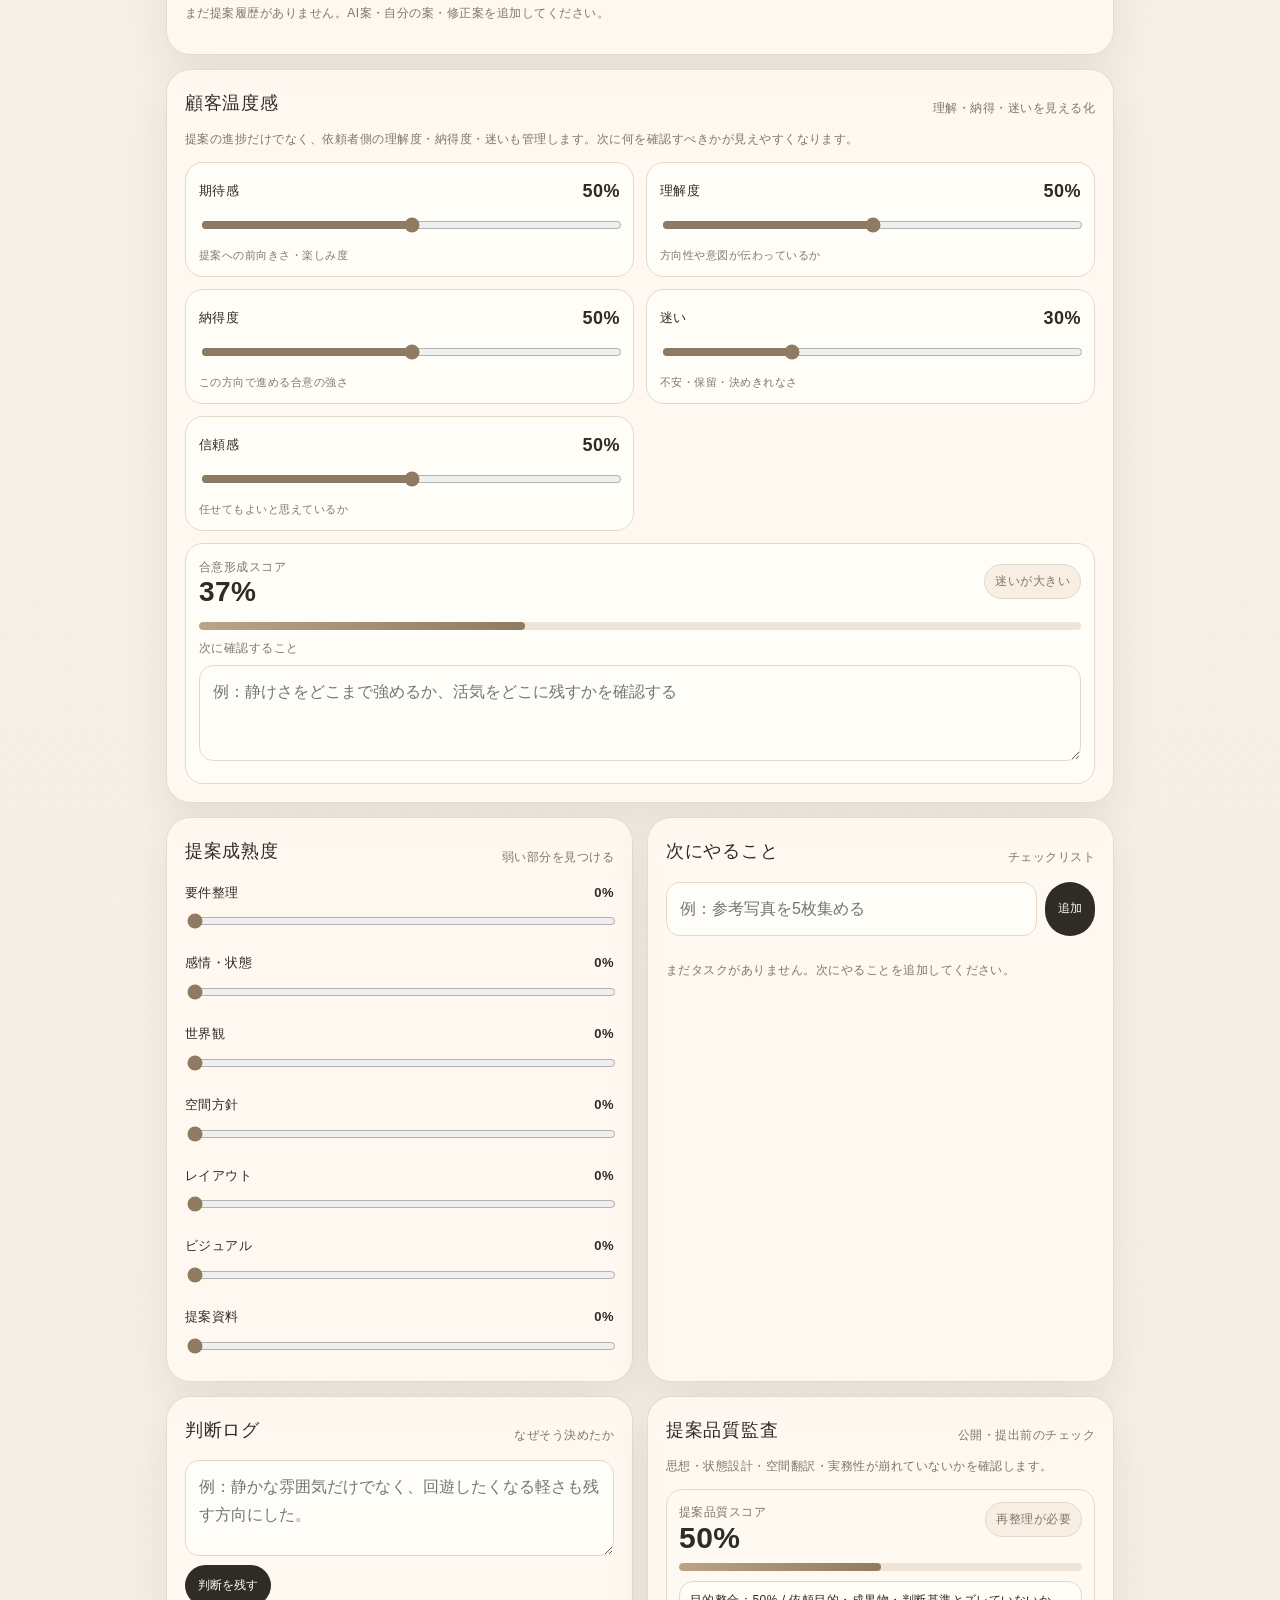
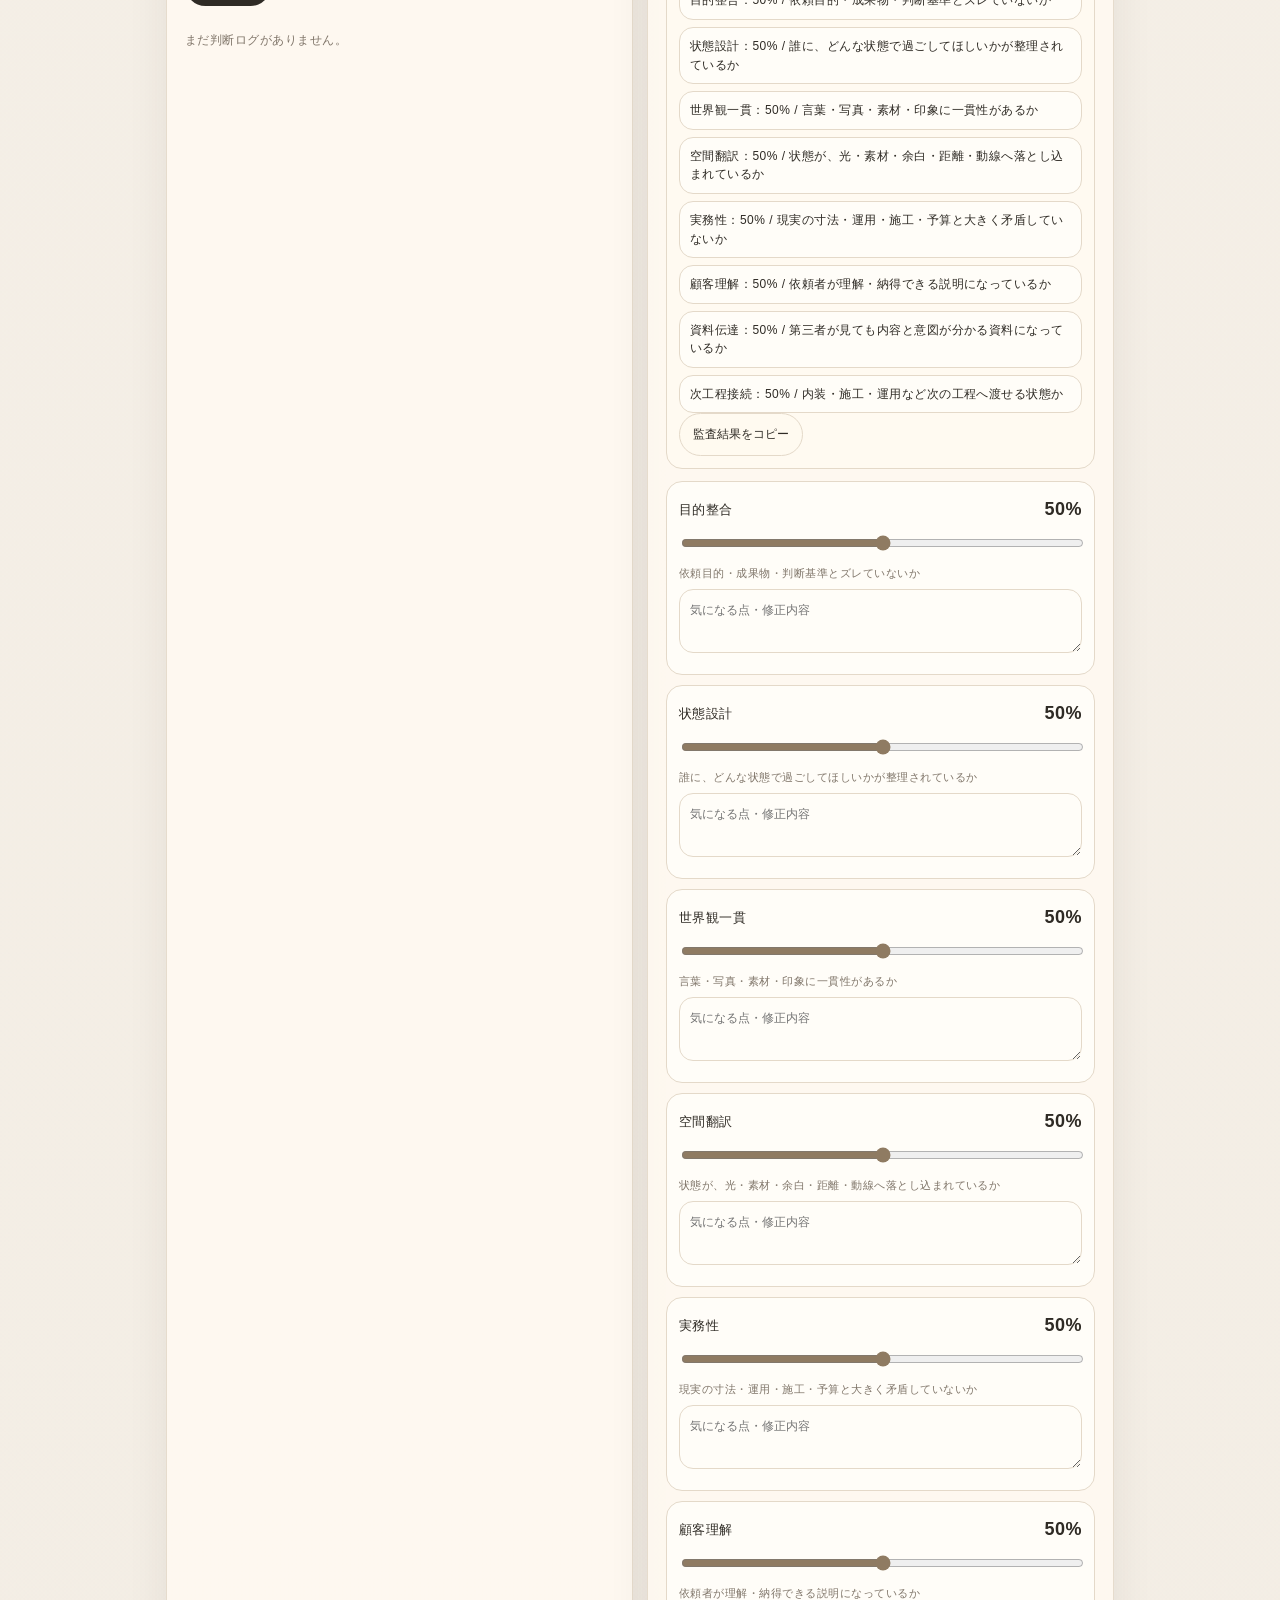
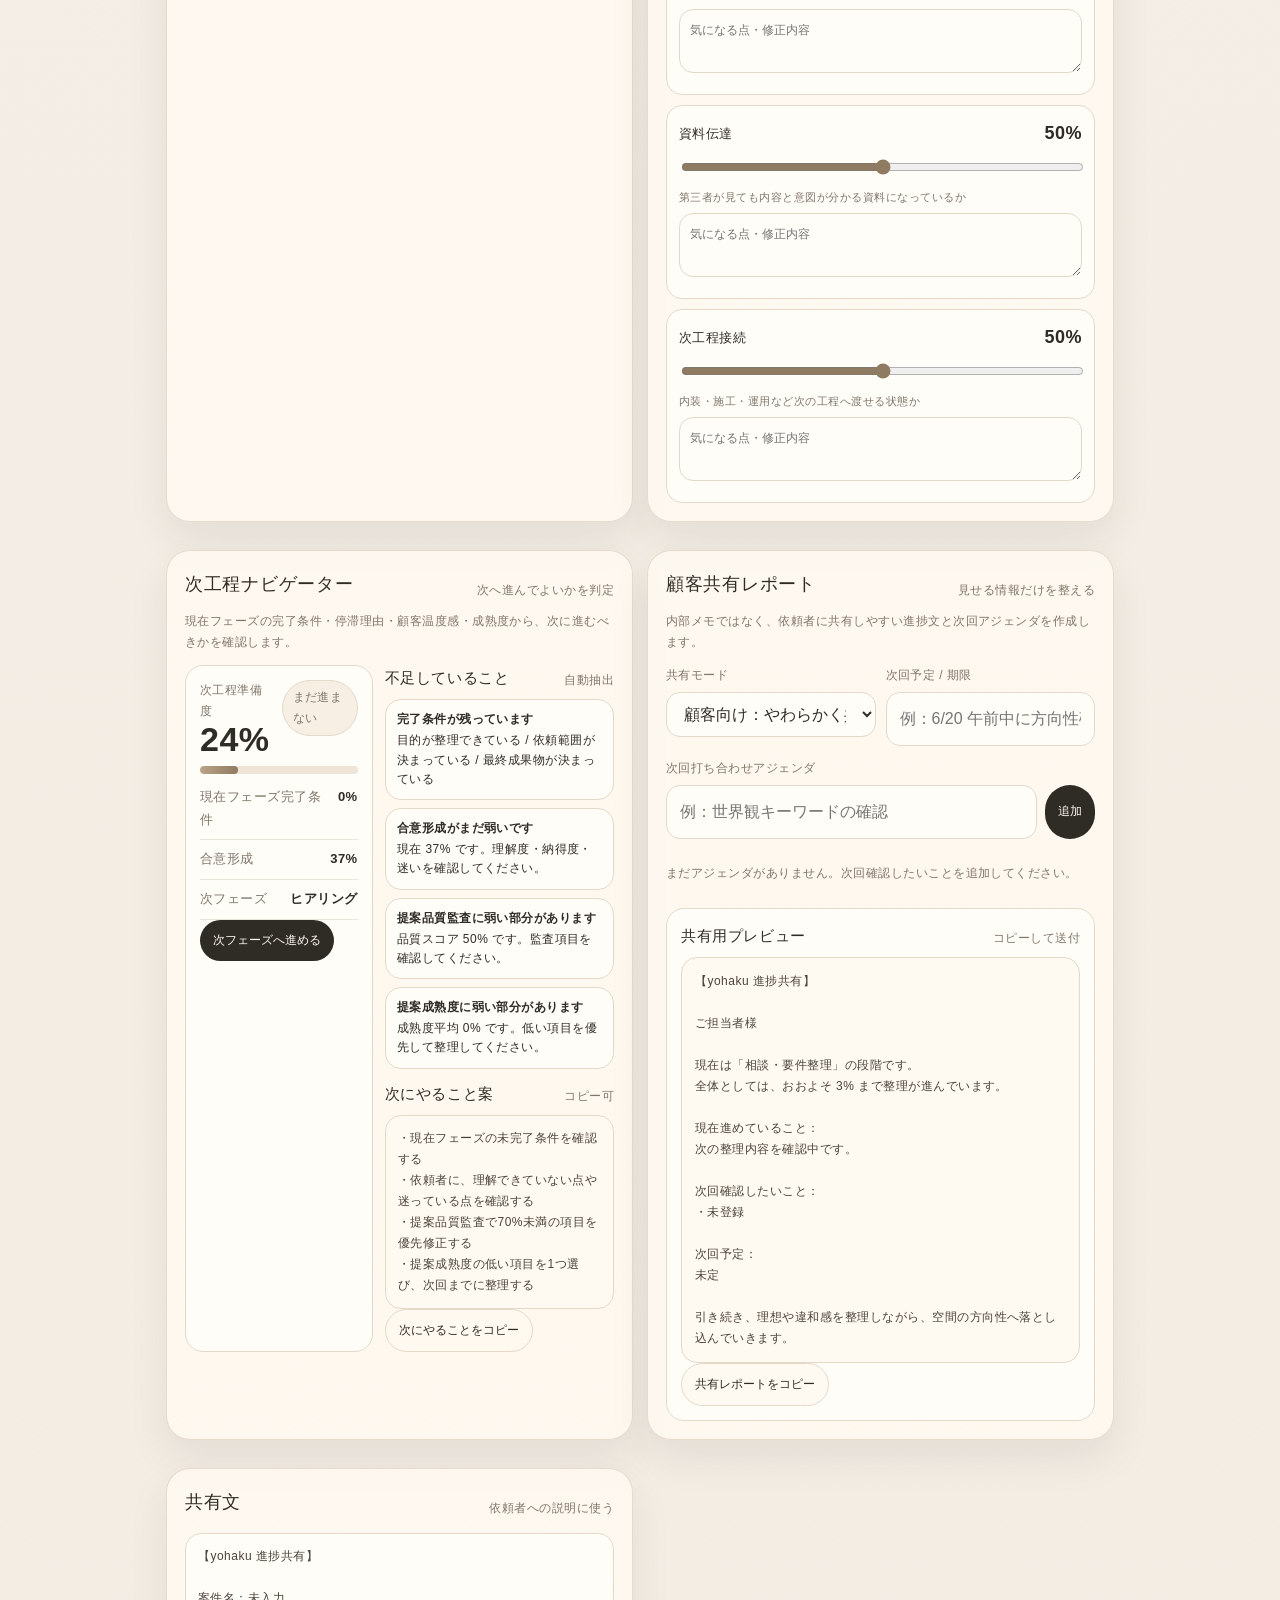
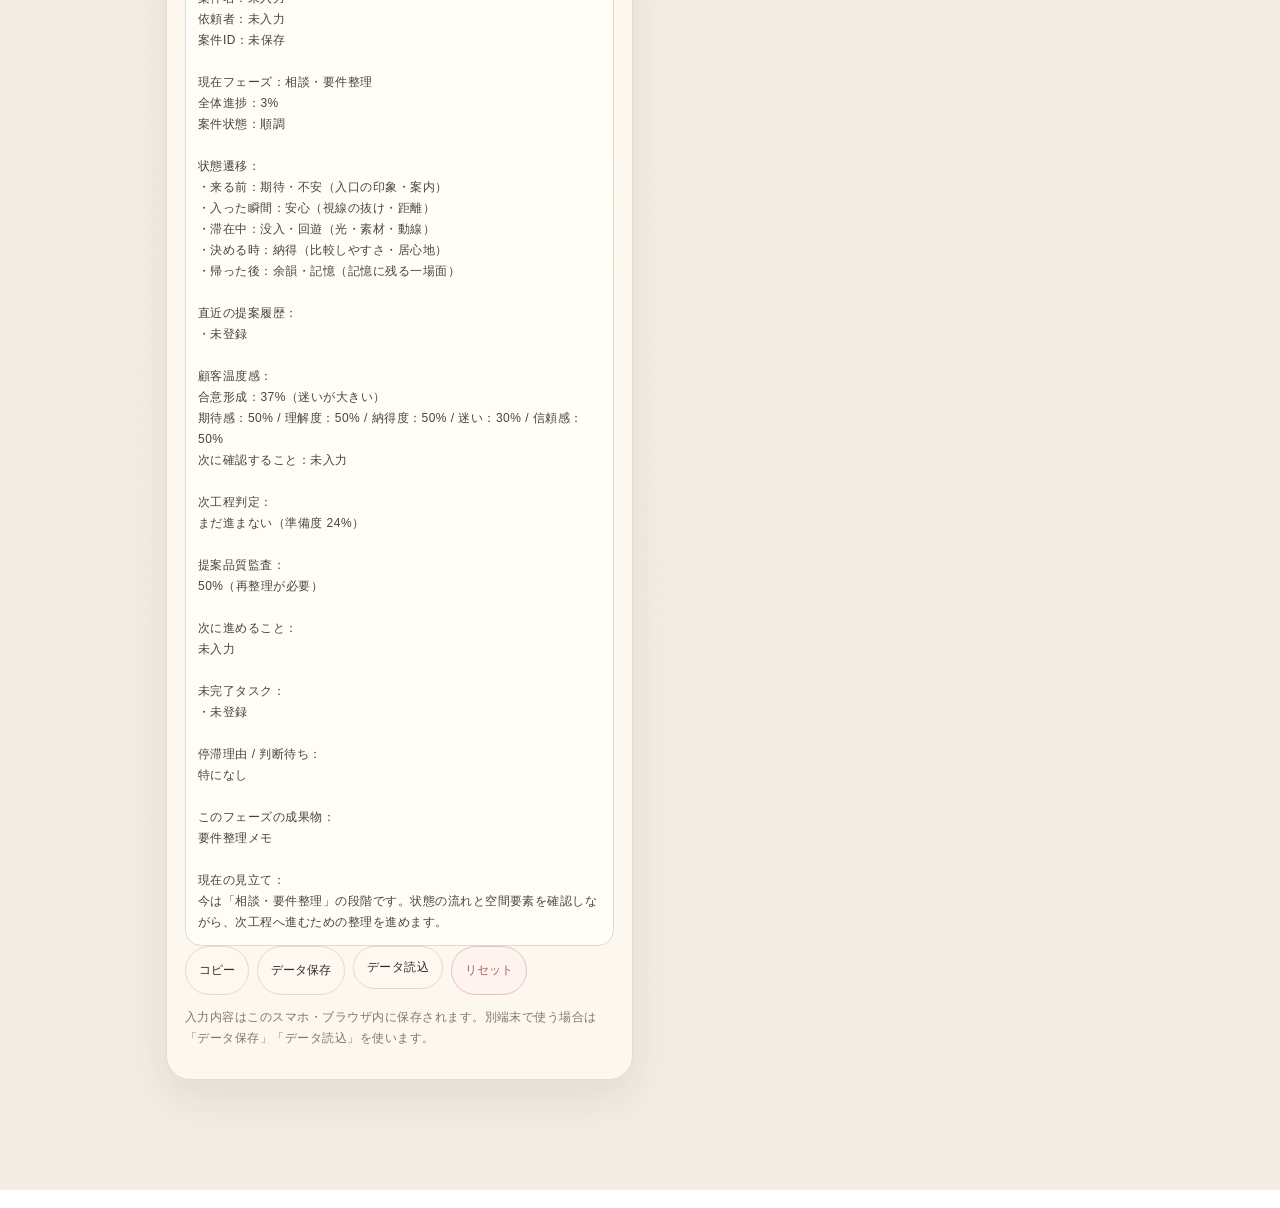
==== commit 59bc97e4: "Add files via upload" ====
--- a/progress.html
+++ b/progress.html
@@ -1325,11 +1325,60 @@
 <!-- yohaku Progress App v10: project library / multi project management -->
 <!-- yohaku Progress App v10.1: project library anchor fix -->
 <!-- yohaku Progress App v11: home dashboard / hierarchy organization -->
+<!-- yohaku Progress App v11.1: home section and navigation fix -->
 </head>
 <body>
 <header class="topbar"><div class="topbar-inner"><div class="brand"><div class="mark">y</div><div><div class="brand-title">yohaku Progress</div><div class="brand-sub">空間提案の現在地を可視化する</div></div></div><div class="mini-actions"><button class="ghost-btn" id="saveBtn">保存</button><button class="primary-btn" id="exportBtnTop">共有文</button></div></div></header>
 <main class="app">
 <section class="hero" id="top"><div class="eyebrow">Project map</div><h1>今どこにいるかを、<br>見えるようにする。</h1><p class="lead">依頼ごとに、現在フェーズ・全体進捗・次にやること・判断待ちを整理する、yohaku用の進捗管理アプリです。</p></section>
+
+<section class="card" id="homeDashboard" style="margin-top:14px">
+  <div class="section-title">
+    <h2>ホーム</h2>
+    <span class="small">毎回ここを見る</span>
+  </div>
+  <div class="home-overview">
+    <div class="home-cards">
+      <div class="home-card">
+        <div class="home-label">現在フェーズ</div>
+        <div class="home-value" id="homePhase">未設定</div>
+        <div class="home-sub" id="homePhaseSub">案件情報を入力してください</div>
+      </div>
+      <div class="home-card">
+        <div class="home-label">次工程判定</div>
+        <div class="home-value" id="homeReadiness">0%</div>
+        <div class="home-sub" id="homeReadinessSub">未判定</div>
+      </div>
+      <div class="home-card">
+        <div class="home-label">顧客温度感</div>
+        <div class="home-value" id="homeAlignment">0%</div>
+        <div class="home-sub" id="homeAlignmentSub">未判定</div>
+      </div>
+      <div class="home-card">
+        <div class="home-label">提案品質</div>
+        <div class="home-value" id="homeQuality">0%</div>
+        <div class="home-sub" id="homeQualitySub">未判定</div>
+      </div>
+    </div>
+
+    <div class="home-focus">
+      <div class="home-focus-title">
+        <strong>今日見ること</strong>
+        <span class="small">自動整理</span>
+      </div>
+      <div class="home-focus-list" id="homeFocusList"></div>
+    </div>
+
+    <div class="home-quick">
+      <button class="primary" data-home-scroll="nextNavigator">次へ判定</button>
+      <button data-home-scroll="projectLibrary">案件管理</button>
+      <button data-home-scroll="clientPulse">顧客確認</button>
+      <button data-home-scroll="tasks">タスク</button>
+      <button data-home-scroll="clientReport">共有</button>
+    </div>
+  </div>
+</section>
+
 <section class="grid two" id="project"><div class="card"><div class="section-title"><h2>案件情報</h2><span class="small">自動保存</span></div><div class="field-grid two"><div><label>案件名</label><input id="projectName" placeholder="例：〇〇カフェ 空間方向性整理"></div><div><label>依頼者 / 店舗名</label><input id="clientName" placeholder="例：〇〇様"></div><div><label>現在フェーズ</label><select id="currentPhase"></select></div><div><label>案件状態</label><select id="projectStatus"><option>順調</option><option>確認待ち</option><option>要判断</option><option>停滞</option></select></div></div><div style="margin-top:12px"><label>次に進めること</label><textarea id="nextAction" placeholder="例：参考写真を分類し、避けたい印象を3つ整理する"></textarea></div></div>
 <div class="card"><div class="section-title"><h2>現在地</h2><span class="status-pill"><i class="dot" id="statusDot"></i><span id="statusText">順調</span></span></div><div class="dashboard-row"><div class="circle-wrap"><div class="circle" id="progressCircle"><div><strong id="overallPercent">0%</strong><span>全体進捗</span></div></div></div><div><div class="summary-list"><div class="summary-item"><span>現在フェーズ</span><strong id="currentPhaseLabel">未設定</strong></div><div class="summary-item"><span>完了フェーズ</span><strong id="doneCount">0 / 10</strong></div><div class="summary-item"><span>未完了タスク</span><strong id="openTaskCount">0件</strong></div><div class="summary-item"><span>確認・判断待ち</span><strong id="waitCount">0件</strong></div></div><div class="progress-line"><i id="overallBar"></i></div><p class="small" id="nextActionPreview" style="margin-top:12px">次に進めることを入力してください。</p></div></div></div></section>
 
@@ -2084,7 +2133,30 @@
 function renderDecisions(){decisionLog.innerHTML=state.decisions.length?state.decisions.slice().reverse().map(d=>`<div class="log-item"><div class="log-date">${d.date}</div><div>${esc(d.text)}</div></div>`).join(""):`<p class="small">まだ判断ログがありません。</p>`}
 function renderSummary(){const cur=phases.find(p=>p.id==state.currentPhase),overall=calcOverall(),open=state.tasks.filter(t=>!t.done).map(t=>"・"+t.text).join("\n")||"・未登録";const curPhaseState=state.phases[Number(state.currentPhase)]||{};const blocker=curPhaseState.blocker||"特になし";const deliverable=curPhaseState.deliverable||(cur?cur.deliverable:"未設定");const journeyText=(state.journey||[]).map(j=>`・${j.stage}：${j.state||"未入力"}（${j.space||"空間要素未入力"}）`).join("\n");const translationText=(state.translation||[]).map(r=>`・${r.title||"状態未入力"} → ${r.element||"空間要素未入力"} / ${r.direction||"方向性未入力"}`).join("\n");const proposalText=(state.proposalHistory||[]).slice(-3).map(p=>`・${p.title||"無題の案"}（${p.status||"検討中"}）：${p.reason||p.content||"理由未入力"}`).join("\n")||"・未登録";const nav=buildNavigator();const qScore=calcQualityScore();const alignScore=calcAlignment();const pulse=state.clientPulse||{};const pulseText=`合意形成：${alignScore}%（${alignmentLabel(alignScore)}）\n期待感：${pulse.expectation}% / 理解度：${pulse.understanding}% / 納得度：${pulse.agreement}% / 迷い：${pulse.hesitation}% / 信頼感：${pulse.trust}%\n次に確認すること：${pulse.nextQuestion||"未入力"}`;summaryText.textContent=`【yohaku 進捗共有】\n\n案件名：${state.projectName||"未入力"}\n依頼者：${state.clientName||"未入力"}\n案件ID：${state.projectId||"未保存"}\n\n現在フェーズ：${cur?cur.name:"未設定"}\n全体進捗：${overall}%\n案件状態：${state.projectStatus}\n\n状態遷移：\n${journeyText}\n\n直近の提案履歴：\n${proposalText}\n\n顧客温度感：\n${pulseText}\n\n次工程判定：\n${readinessLabelText(nav.readiness,nav.issues.filter(i=>i.title!=="次へ進める状態です").length)}（準備度 ${nav.readiness}%）\n\n提案品質監査：\n${qScore}%（${qualityLabelText(qScore)}）\n\n次に進めること：\n${state.nextAction||"未入力"}\n\n未完了タスク：\n${open}\n\n停滞理由 / 判断待ち：\n${blocker}\n\nこのフェーズの成果物：\n${deliverable}\n\n現在の見立て：\n今は「${cur?cur.name:"未設定"}」の段階です。状態の流れと空間要素を確認しながら、次工程へ進むための整理を進めます。`}
 function addTask(){const text=taskInput.value.trim();if(!text)return;state.tasks.push({id:String(Date.now()),text,done:false});taskInput.value="";saveState()} function addDecision(){const text=decisionInput.value.trim();if(!text)return;const d=new Date();state.decisions.push({date:`${d.getFullYear()}/${String(d.getMonth()+1).padStart(2,"0")}/${String(d.getDate()).padStart(2,"0")} ${String(d.getHours()).padStart(2,"0")}:${String(d.getMinutes()).padStart(2,"0")}`,text});decisionInput.value="";saveState()}
-projectName.oninput=e=>{state.projectName=e.target.value;saveState()};clientName.oninput=e=>{state.clientName=e.target.value;saveState()};currentPhase.onchange=e=>{state.currentPhase=Number(e.target.value);state.phases.forEach((p,i)=>{if(i<state.currentPhase&&p.status==="未着手")p.status="完了";if(i===state.currentPhase&&p.status==="未着手")p.status="進行中"});saveState()};projectStatus.onchange=e=>{state.projectStatus=e.target.value;saveState()};nextAction.oninput=e=>{state.nextAction=e.target.value;saveState()};addProposalBtn.onclick=addProposal;clientNextQuestion.oninput=e=>{state.clientPulse.nextQuestion=e.target.value;saveState()};reportMode.onchange=e=>{state.clientReport.mode=e.target.value;saveState()};nextMeeting.oninput=e=>{state.clientReport.nextMeeting=e.target.value;saveState()};addAgendaBtn.onclick=addAgenda;agendaInput.onkeydown=e=>{if(e.key==="Enter"){e.preventDefault();addAgenda()}};copyClientReportBtn.onclick=async()=>{await navigator.clipboard.writeText(clientReportText.textContent);alert("共有レポートをコピーしました。")};advancePhaseBtn.onclick=advancePhase;copyNavigatorBtn.onclick=async()=>{await navigator.clipboard.writeText(navigatorActions.textContent);alert("次にやることをコピーしました。")};copyQualityBtn.onclick=async()=>{await navigator.clipboard.writeText(buildQualityText());alert("監査結果をコピーしました。")};addTaskBtn.onclick=addTask;taskInput.onkeydown=e=>{if(e.key==="Enter"){e.preventDefault();addTask()}};addDecisionBtn.onclick=addDecision;saveBtn.onclick=saveState;saveProjectBtn.onclick=saveCurrentProjectToLibrary;newProjectBtn.onclick=createNewProject;duplicateProjectBtn.onclick=duplicateCurrentProject;exportBtnTop.onclick=()=>share.scrollIntoView({behavior:"smooth"});copyBtn.onclick=async()=>{await navigator.clipboard.writeText(summaryText.textContent);alert("共有文をコピーしました。")};downloadBtn.onclick=()=>{const blob=new Blob([JSON.stringify(state,null,2)],{type:"application/json"});const a=document.createElement("a");a.href=URL.createObjectURL(blob);a.download=`yohaku-progress-${Date.now()}.json`;a.click();URL.revokeObjectURL(a.href)};importFile.onchange=e=>{const file=e.target.files[0];if(!file)return;const r=new FileReader();r.onload=()=>{try{state=normalize(JSON.parse(r.result));saveState();alert("データを読み込みました。")}catch(err){alert("読み込みに失敗しました。")}};r.readAsText(file)};resetBtn.onclick=()=>{if(confirm("入力内容をリセットしますか？")){state=clone(defaultState);saveState()}};render();
+projectName.oninput=e=>{state.projectName=e.target.value;saveState()};clientName.oninput=e=>{state.clientName=e.target.value;saveState()};currentPhase.onchange=e=>{state.currentPhase=Number(e.target.value);state.phases.forEach((p,i)=>{if(i<state.currentPhase&&p.status==="未着手")p.status="完了";if(i===state.currentPhase&&p.status==="未着手")p.status="進行中"});saveState()};projectStatus.onchange=e=>{state.projectStatus=e.target.value;saveState()};nextAction.oninput=e=>{state.nextAction=e.target.value;saveState()};addProposalBtn.onclick=addProposal;clientNextQuestion.oninput=e=>{state.clientPulse.nextQuestion=e.target.value;saveState()};reportMode.onchange=e=>{state.clientReport.mode=e.target.value;saveState()};nextMeeting.oninput=e=>{state.clientReport.nextMeeting=e.target.value;saveState()};addAgendaBtn.onclick=addAgenda;agendaInput.onkeydown=e=>{if(e.key==="Enter"){e.preventDefault();addAgenda()}};copyClientReportBtn.onclick=async()=>{await navigator.clipboard.writeText(clientReportText.textContent);alert("共有レポートをコピーしました。")};advancePhaseBtn.onclick=advancePhase;copyNavigatorBtn.onclick=async()=>{await navigator.clipboard.writeText(navigatorActions.textContent);alert("次にやることをコピーしました。")};copyQualityBtn.onclick=async()=>{await navigator.clipboard.writeText(buildQualityText());alert("監査結果をコピーしました。")};addTaskBtn.onclick=addTask;taskInput.onkeydown=e=>{if(e.key==="Enter"){e.preventDefault();addTask()}};addDecisionBtn.onclick=addDecision;saveBtn.onclick=saveState;saveProjectBtn.onclick=saveCurrentProjectToLibrary;newProjectBtn.onclick=createNewProject;duplicateProjectBtn.onclick=duplicateCurrentProject;exportBtnTop.onclick=()=>share.scrollIntoView({behavior:"smooth"});copyBtn.onclick=async()=>{await navigator.clipboard.writeText(summaryText.textContent);alert("共有文をコピーしました。")};downloadBtn.onclick=()=>{const blob=new Blob([JSON.stringify(state,null,2)],{type:"application/json"});const a=document.createElement("a");a.href=URL.createObjectURL(blob);a.download=`yohaku-progress-${Date.now()}.json`;a.click();URL.revokeObjectURL(a.href)};importFile.onchange=e=>{const file=e.target.files[0];if(!file)return;const r=new FileReader();r.onload=()=>{try{state=normalize(JSON.parse(r.result));saveState();alert("データを読み込みました。")}catch(err){alert("読み込みに失敗しました。")}};r.readAsText(file)};resetBtn.onclick=()=>{if(confirm("入力内容をリセットしますか？")){state=clone(defaultState);saveState()}};
+function yohakuScrollTo(id){
+  const target = document.getElementById(id);
+  if(!target) return false;
+  const top = target.getBoundingClientRect().top + window.pageYOffset - 74;
+  window.scrollTo({top, behavior:"smooth"});
+  return false;
+}
+
+document.querySelectorAll("[data-scroll-target]").forEach(link=>{
+  link.addEventListener("click", e=>{
+    e.preventDefault();
+    yohakuScrollTo(link.dataset.scrollTarget);
+  });
+});
+
+document.querySelectorAll("[data-home-scroll]").forEach(btn=>{
+  btn.addEventListener("click", e=>{
+    e.preventDefault();
+    yohakuScrollTo(btn.dataset.homeScroll);
+  });
+});
+
+render();
 </script>
 </body>
 </html>
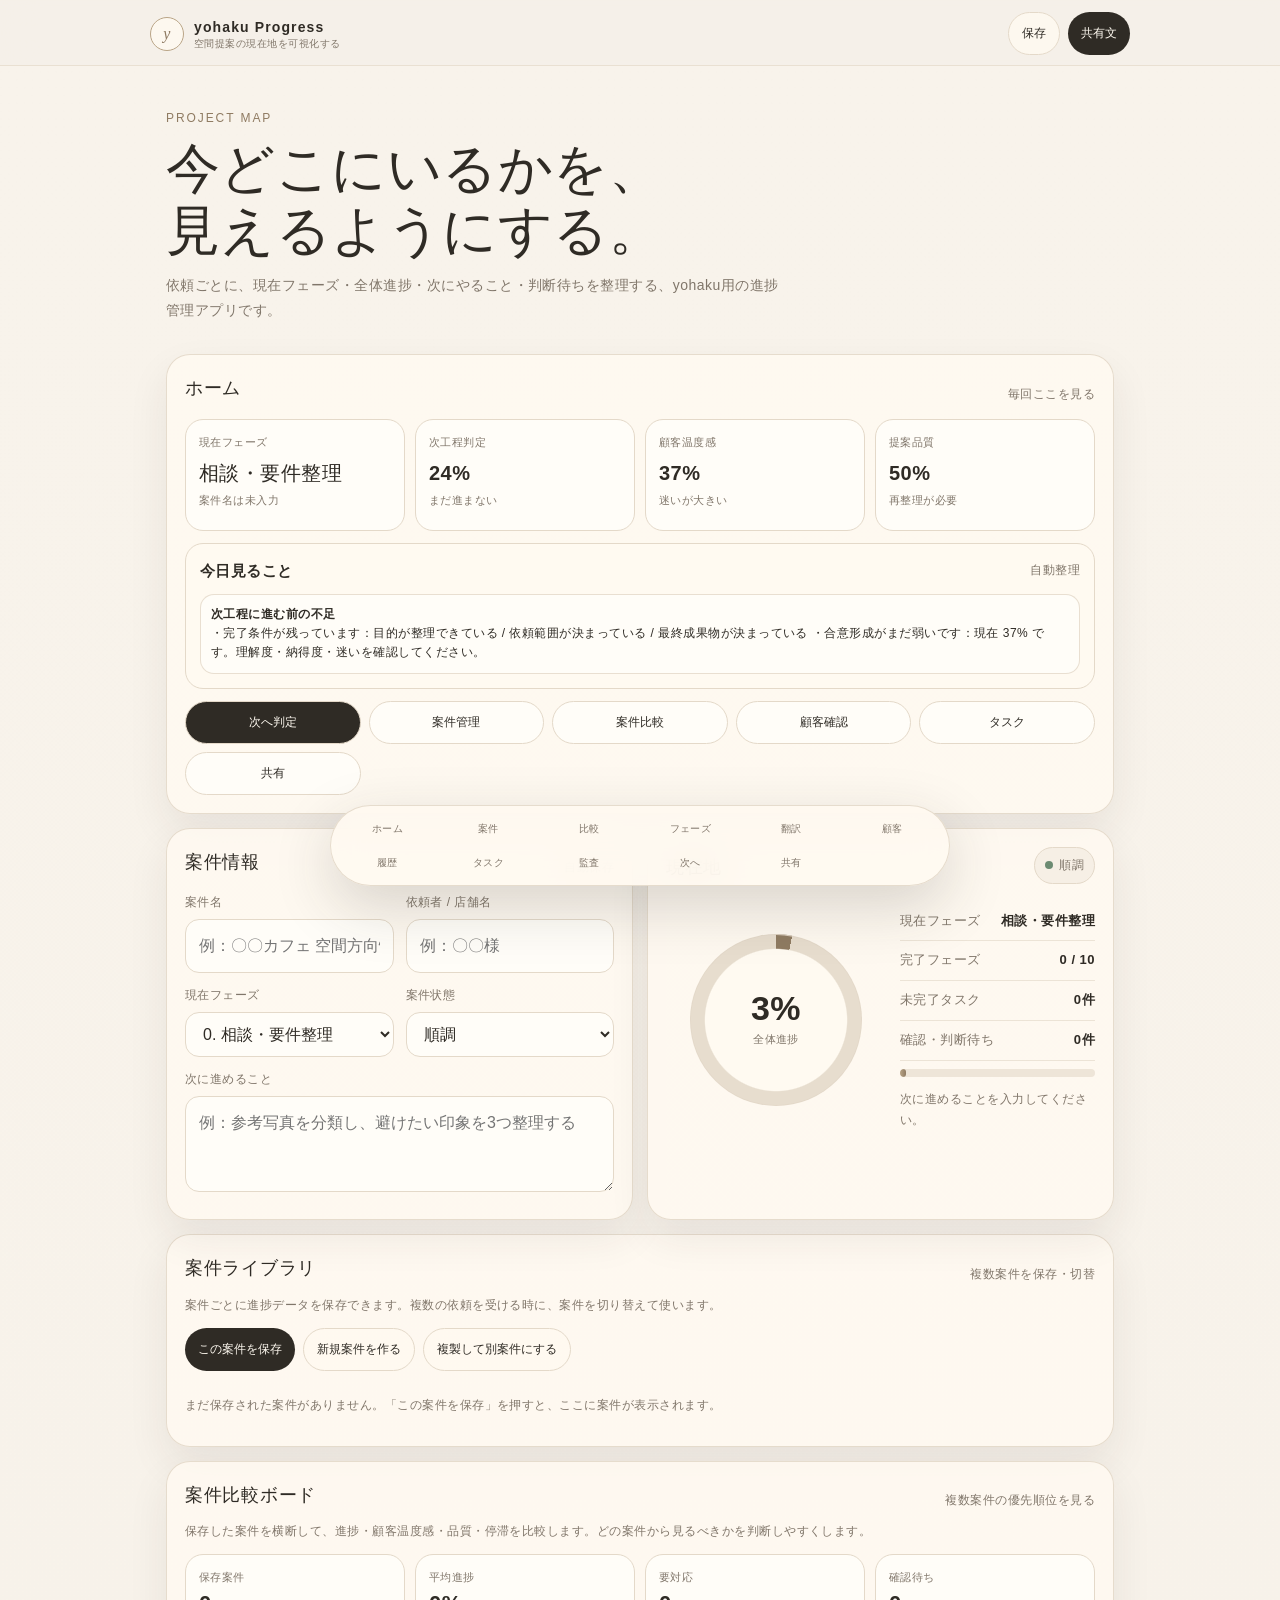
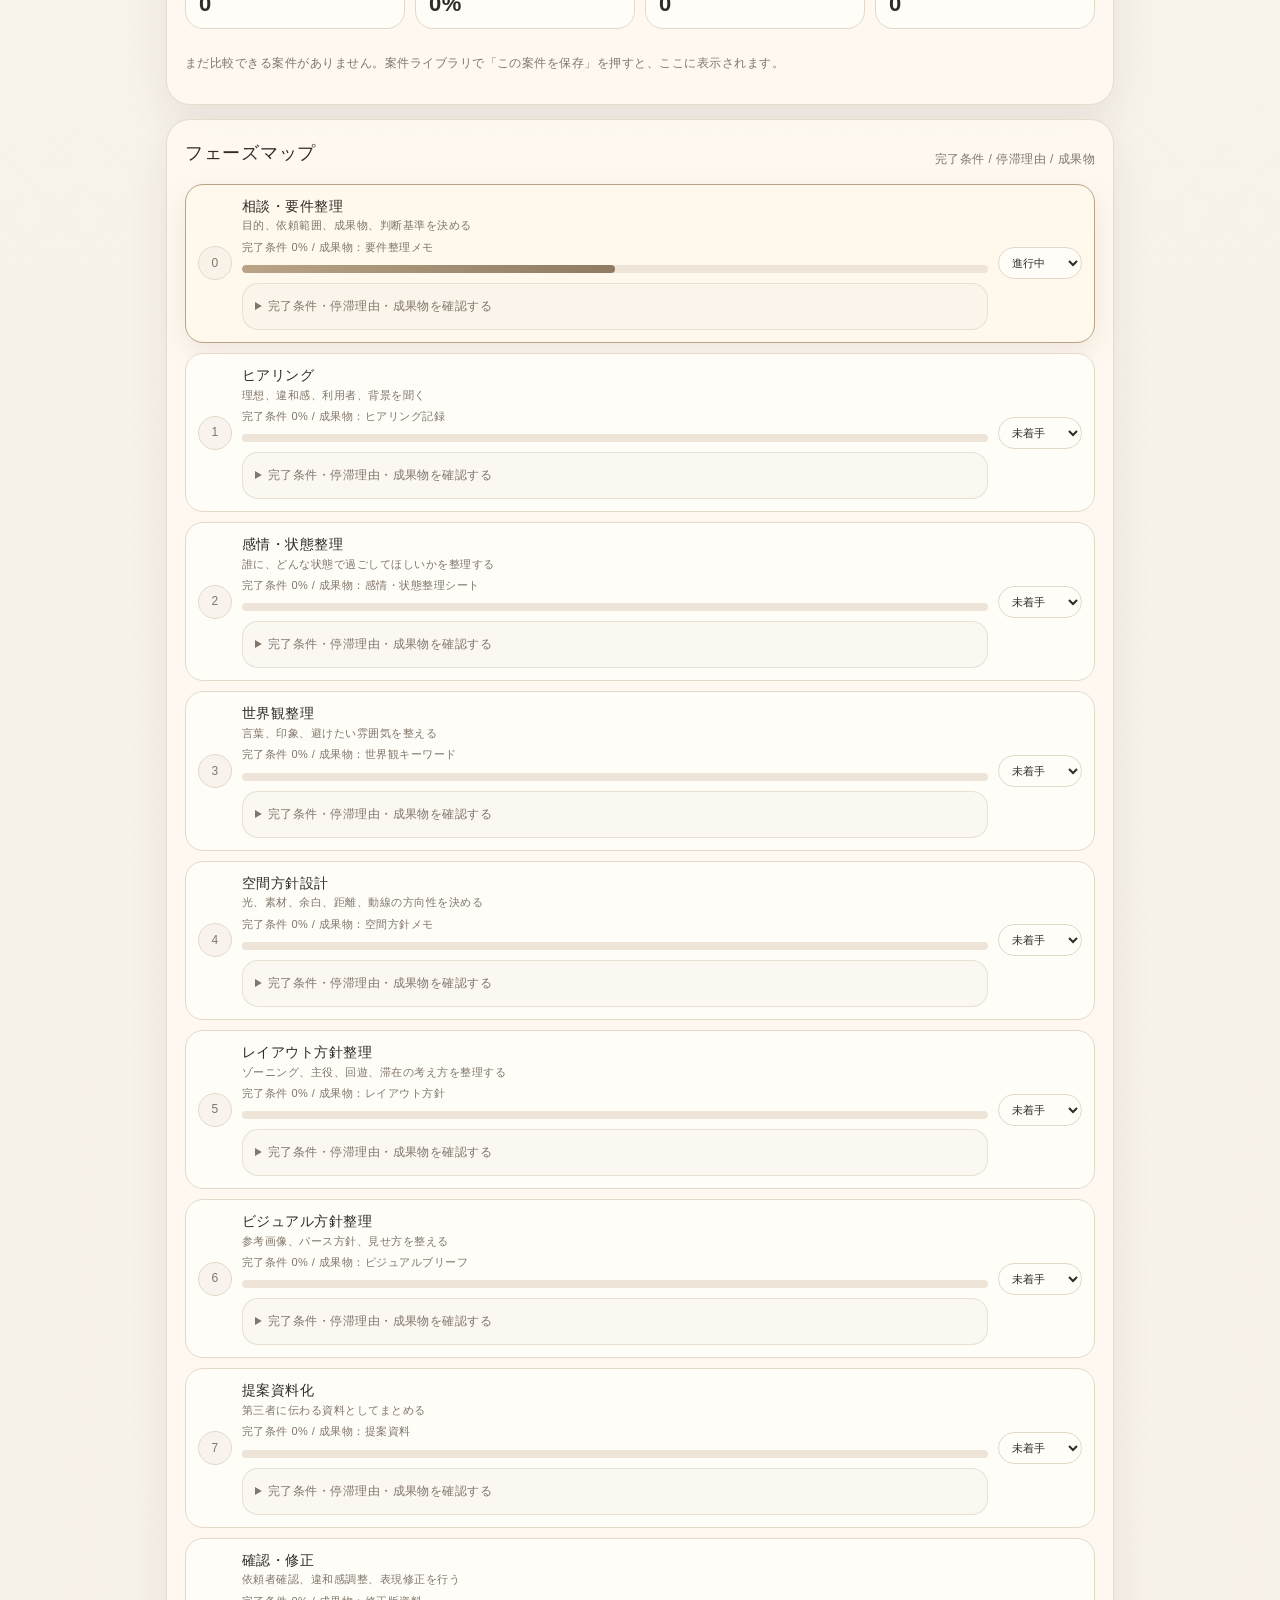
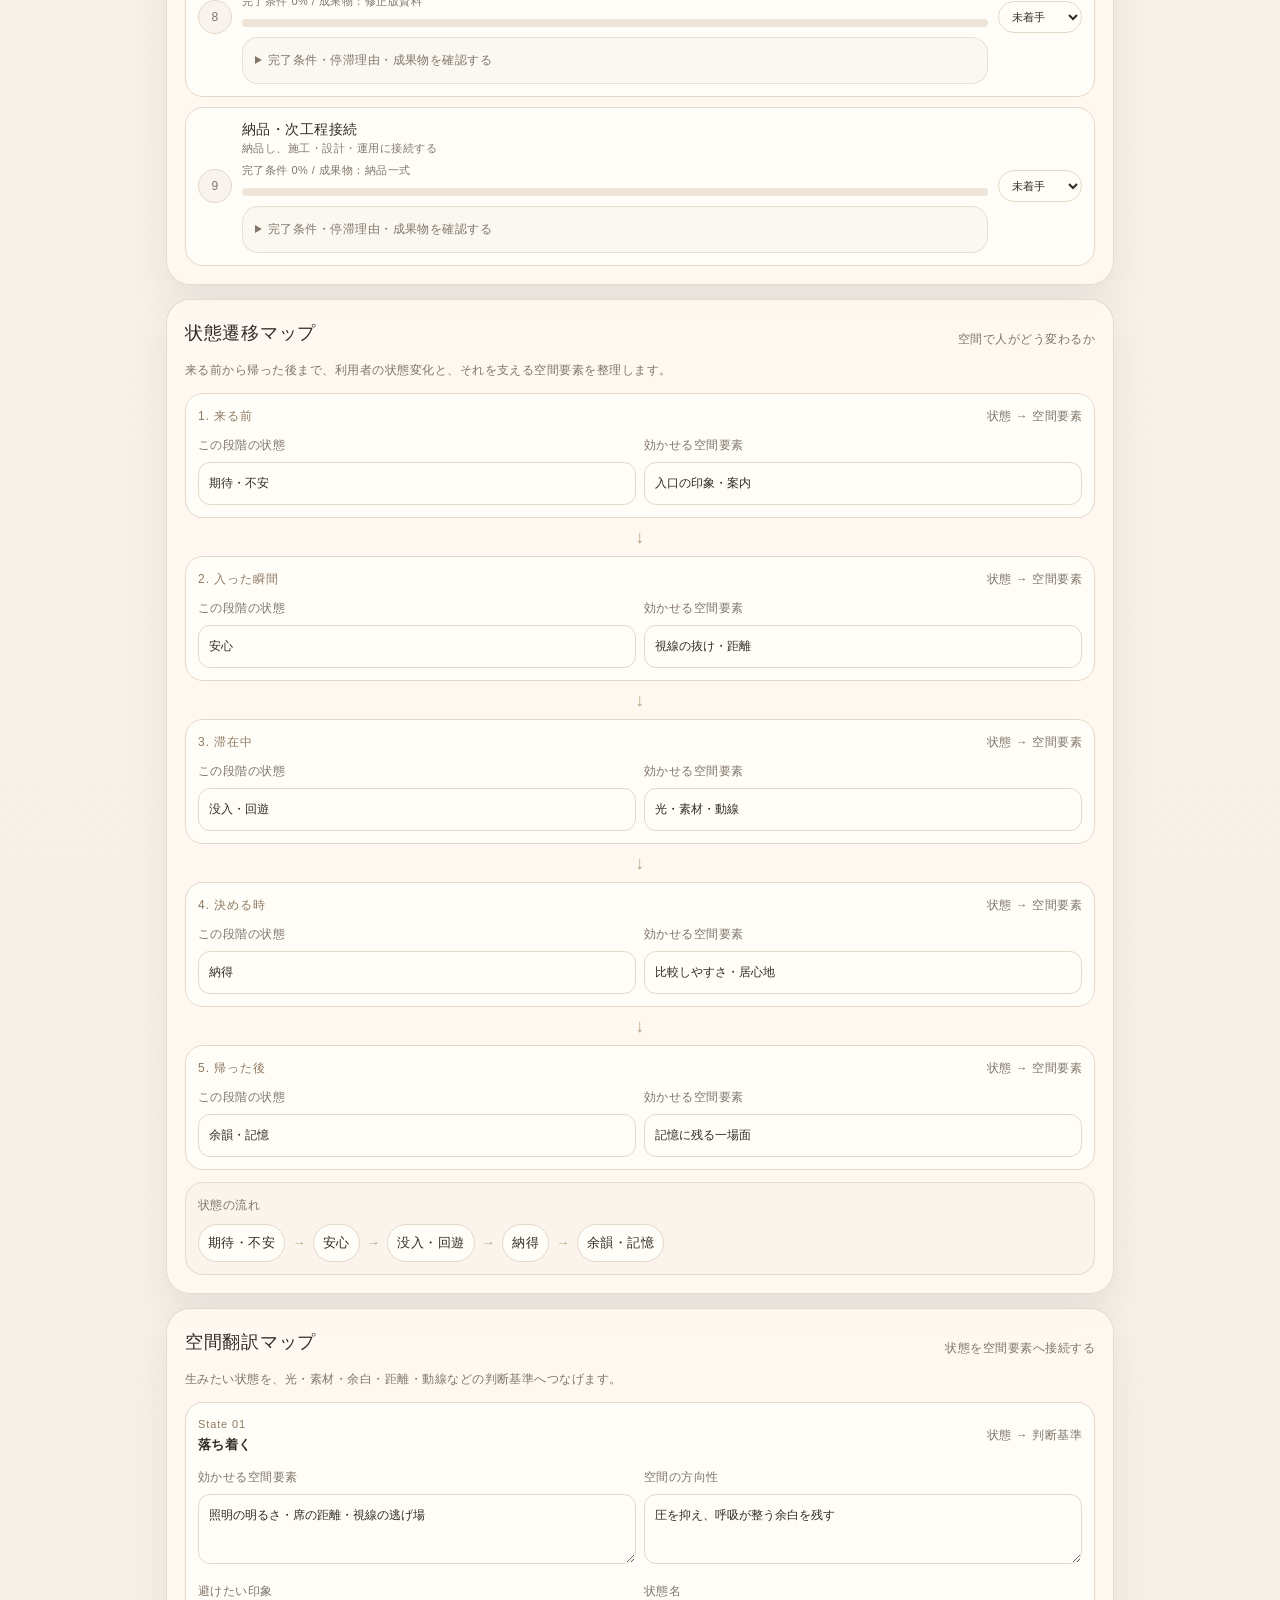
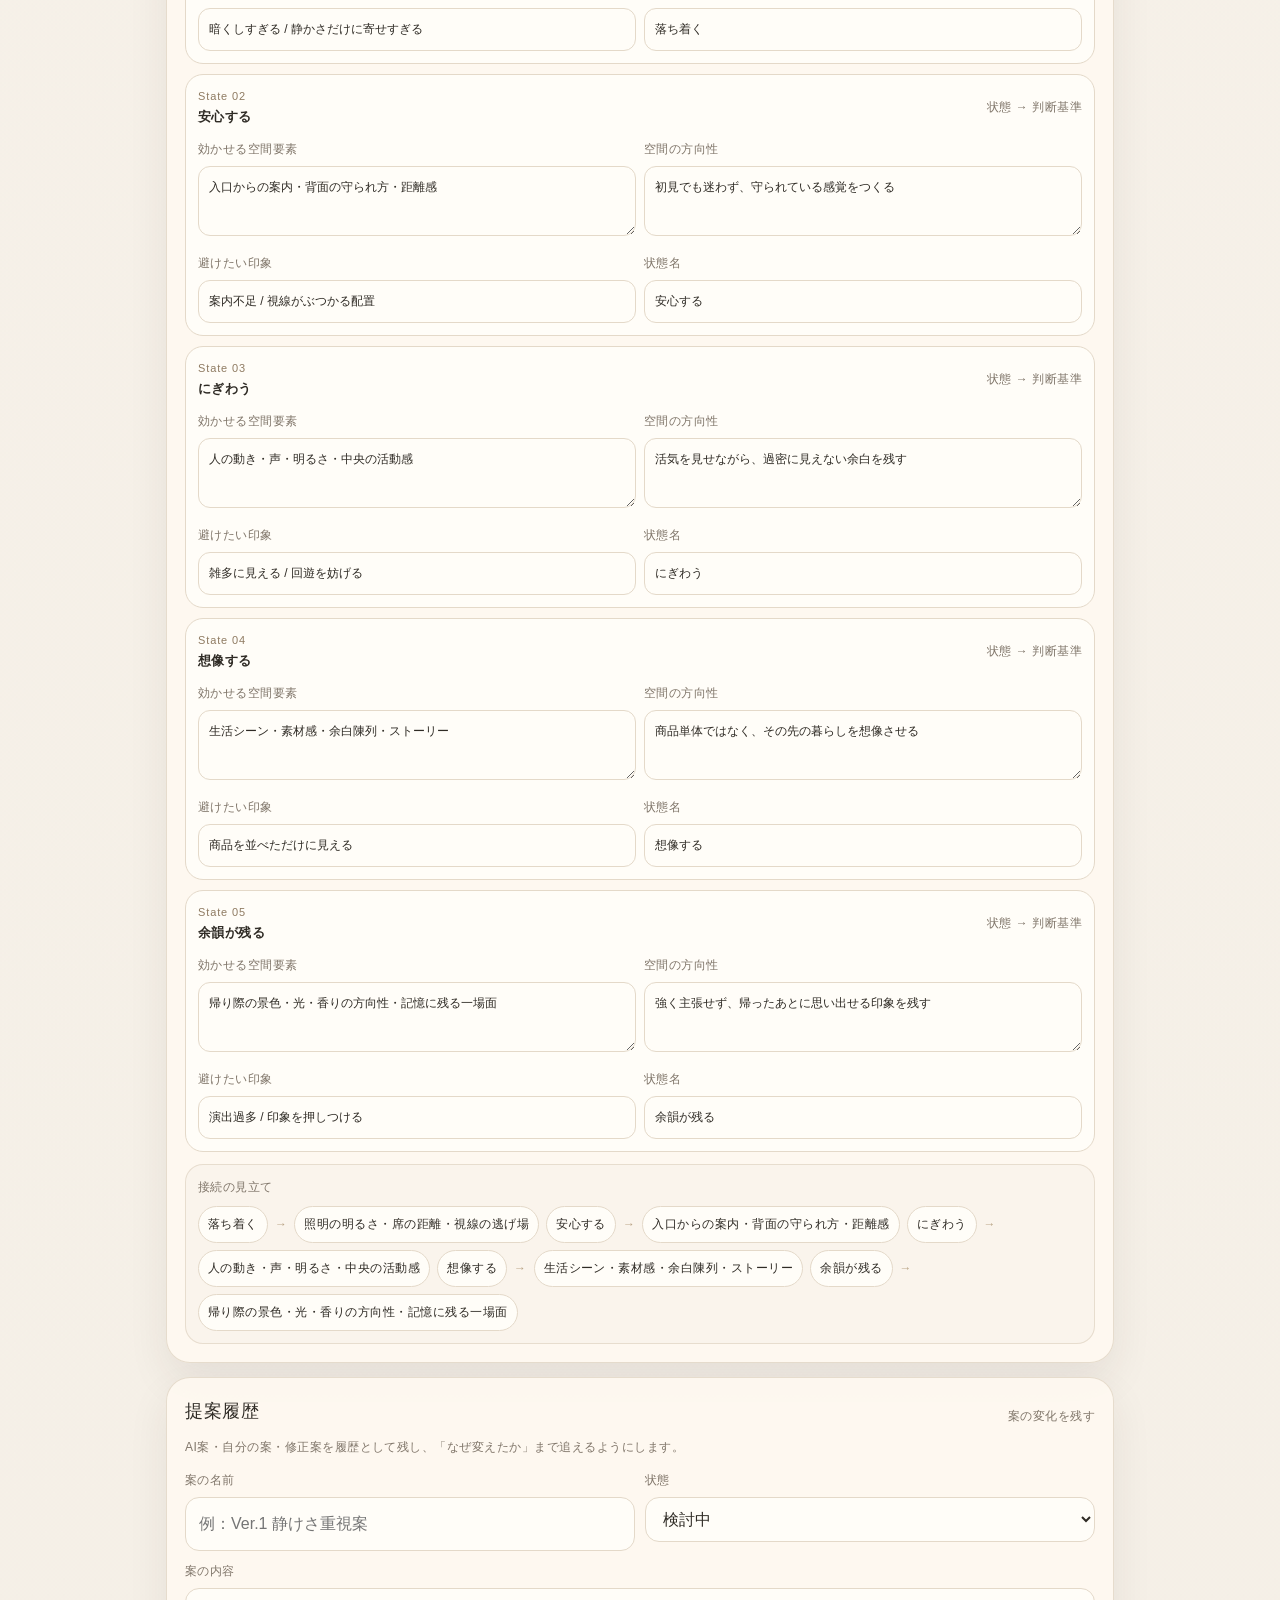
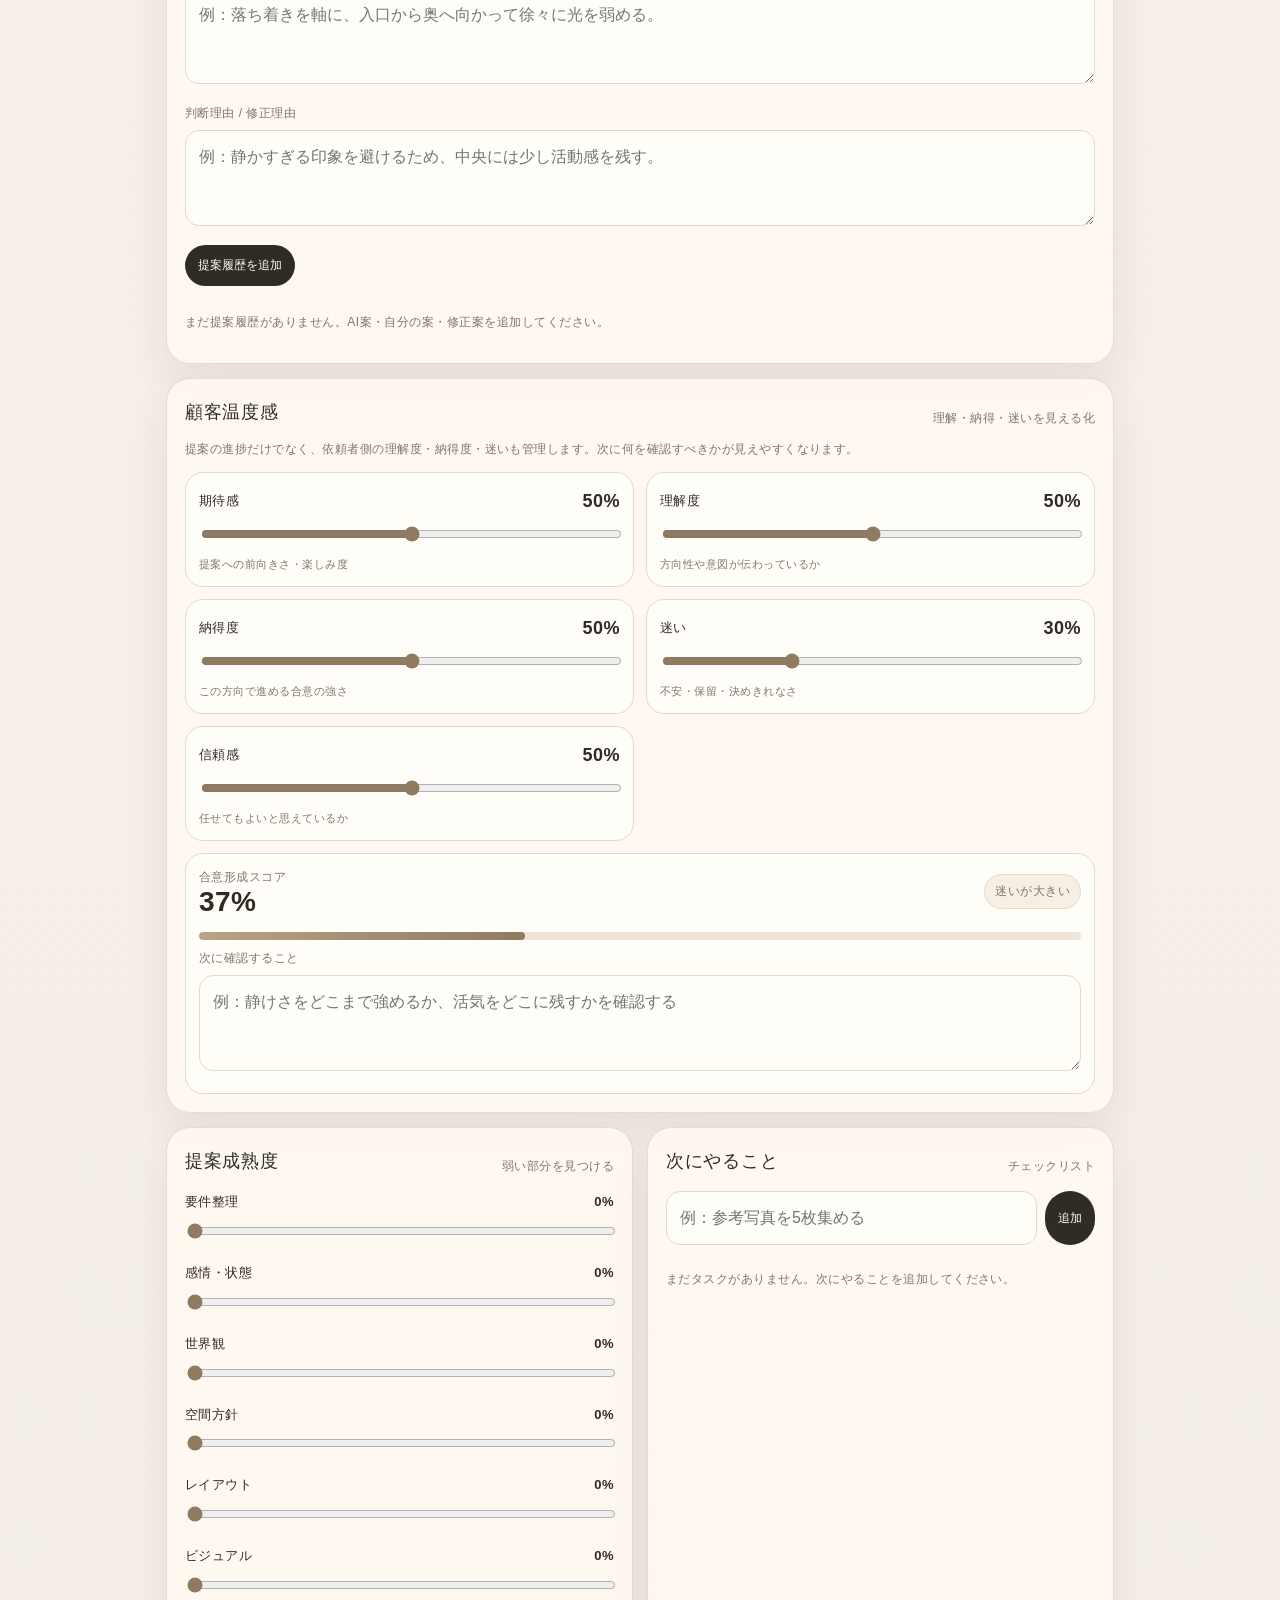
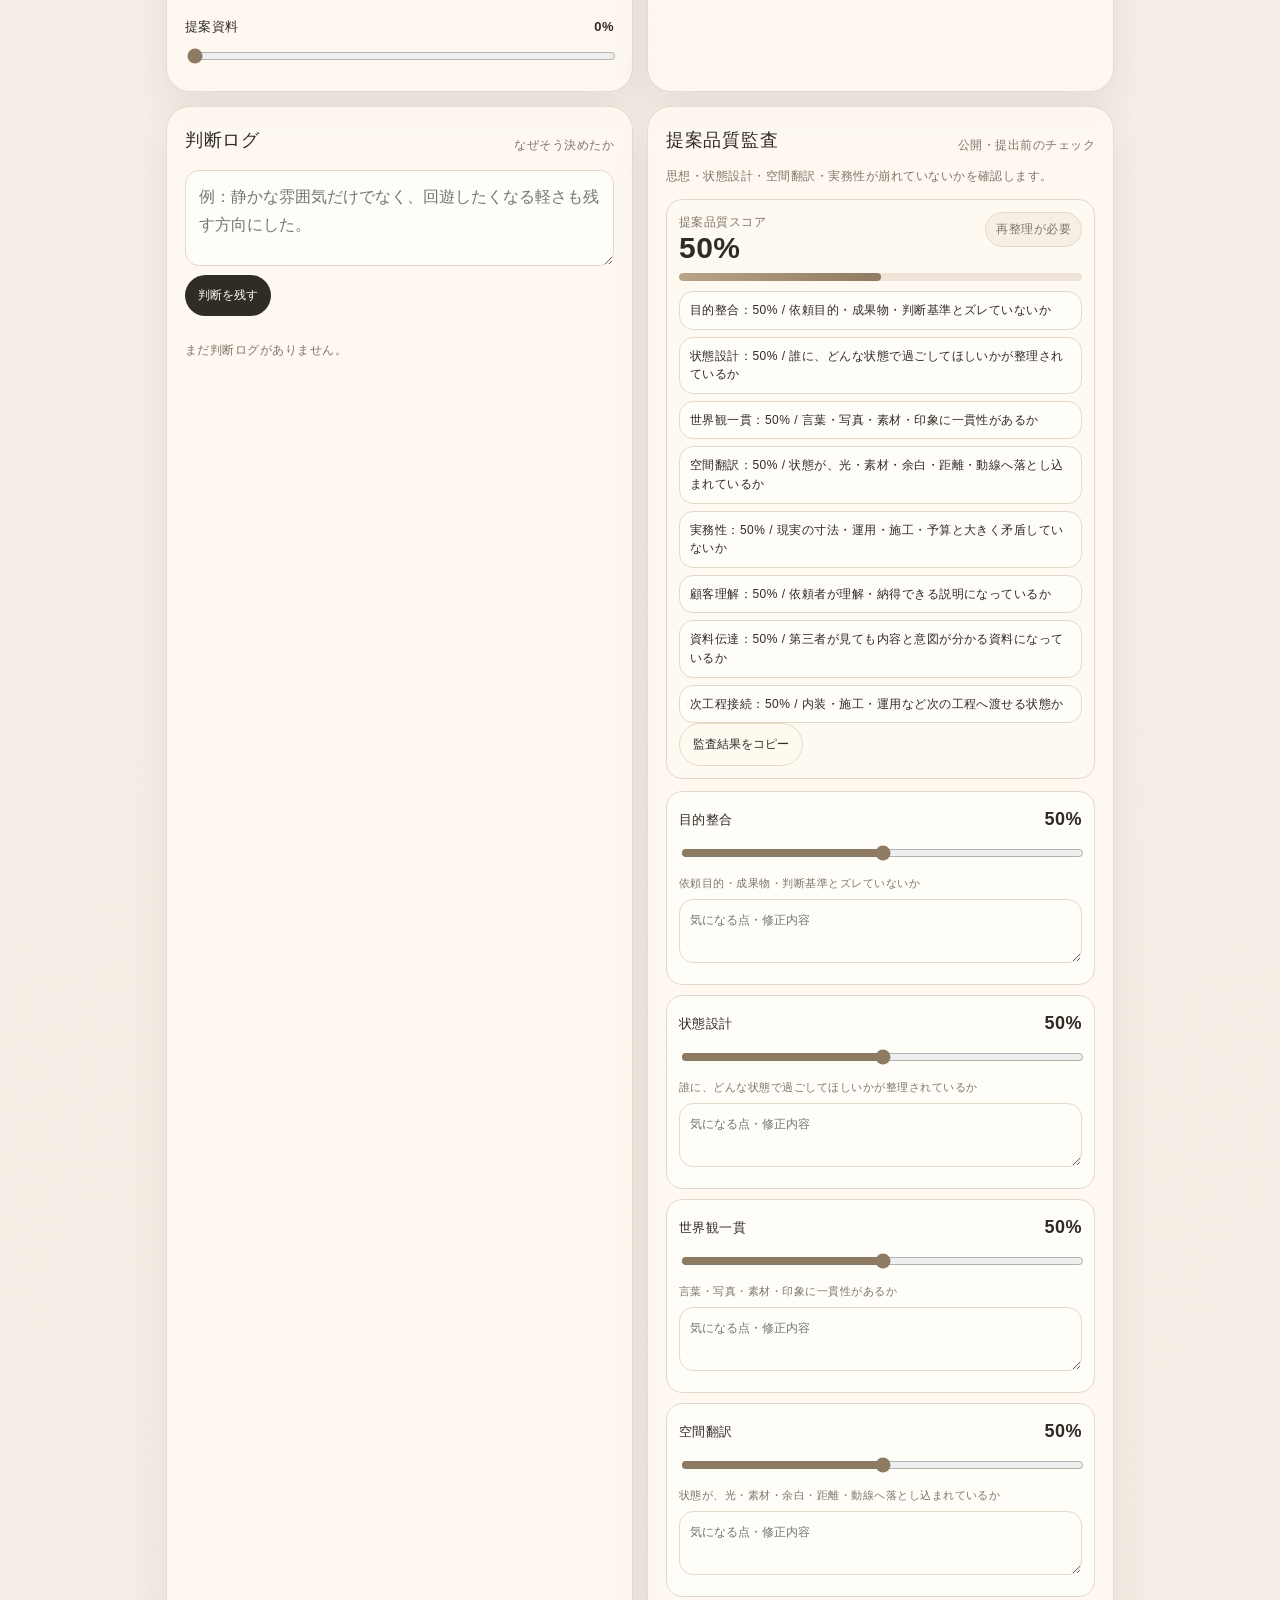
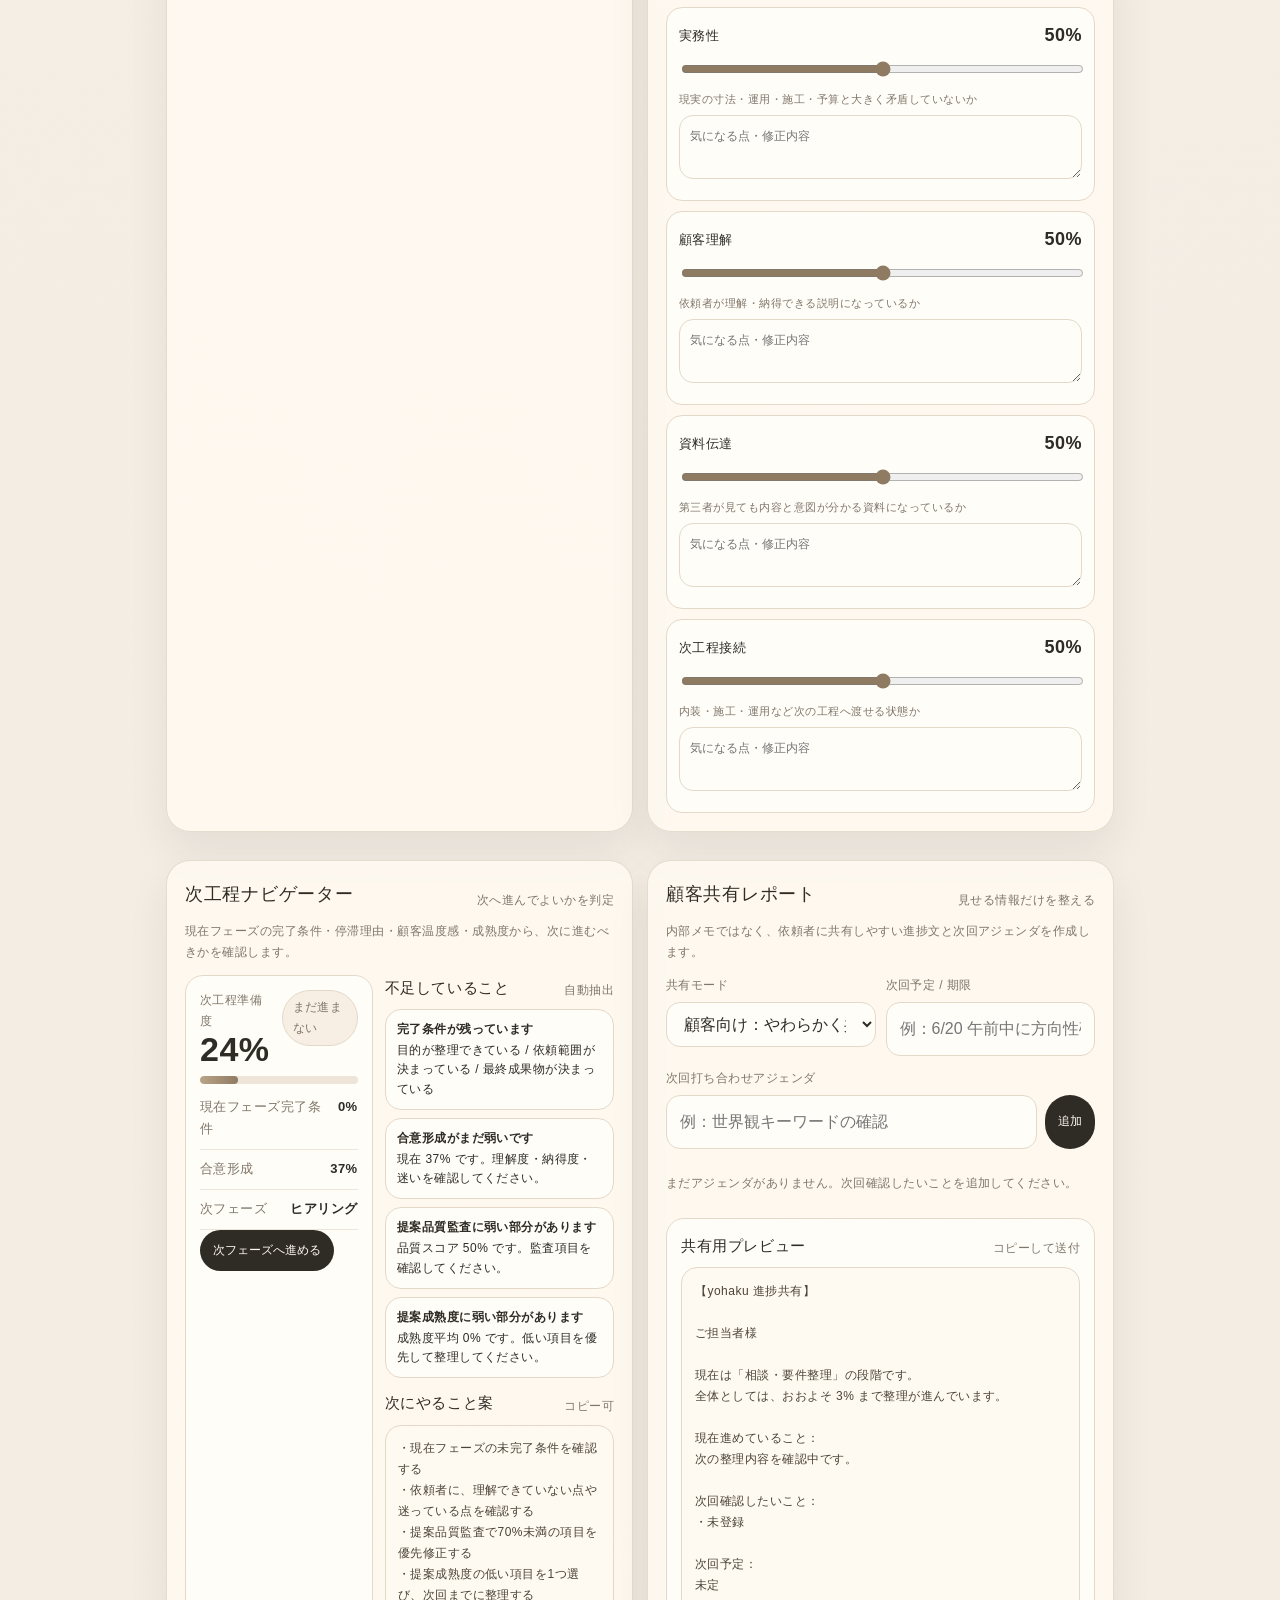
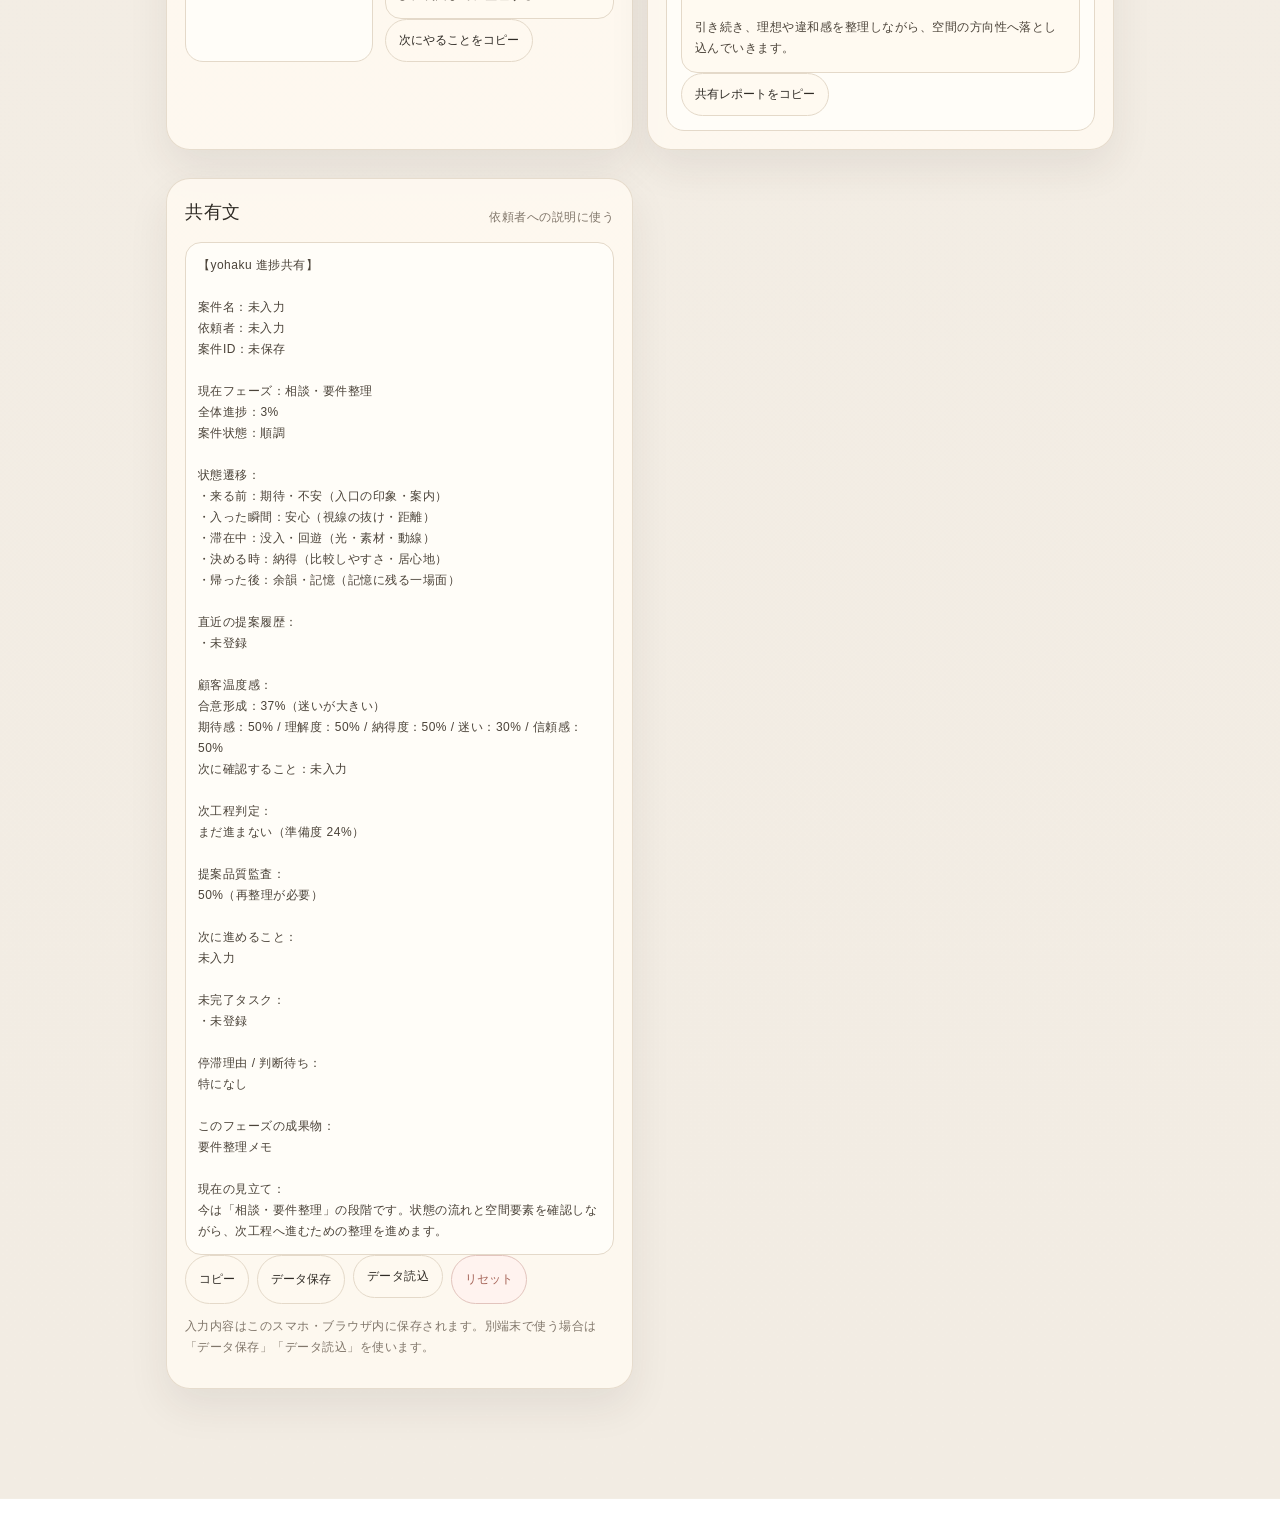
==== commit 44256459: "Add files via upload" ====
--- a/progress.html
+++ b/progress.html
@@ -18,6 +18,118 @@
 
 
 
+
+.portfolio-stats{
+  display:grid;
+  grid-template-columns:1fr 1fr;
+  gap:10px;
+  margin-bottom:12px;
+}
+@media (min-width:760px){
+  .portfolio-stats{grid-template-columns:repeat(4,1fr)}
+}
+.portfolio-stat{
+  border:1px solid var(--line);
+  background:#fffdf8;
+  border-radius:18px;
+  padding:13px;
+}
+.portfolio-stat .label{
+  font-size:11px;
+  color:var(--muted);
+  margin-bottom:6px;
+}
+.portfolio-stat .value{
+  font-size:22px;
+  line-height:1;
+  font-weight:560;
+}
+.portfolio-list{
+  display:grid;
+  gap:9px;
+}
+.portfolio-item{
+  border:1px solid var(--line);
+  background:#fffdf8;
+  border-radius:18px;
+  padding:12px;
+}
+.portfolio-head{
+  display:flex;
+  justify-content:space-between;
+  gap:10px;
+  align-items:flex-start;
+}
+.portfolio-title{
+  font-size:14px;
+  font-weight:560;
+  line-height:1.45;
+}
+.portfolio-meta{
+  font-size:11px;
+  color:var(--muted);
+  line-height:1.55;
+  margin-top:3px;
+}
+.portfolio-badge{
+  display:inline-flex;
+  border-radius:999px;
+  padding:5px 9px;
+  border:1px solid var(--line);
+  background:#f7efe4;
+  font-size:11px;
+  color:var(--muted);
+  white-space:nowrap;
+}
+.portfolio-badge.risk{
+  background:#fff3ef;
+  border-color:#e2c4bd;
+  color:var(--risk);
+}
+.portfolio-badge.wait{
+  background:#fff8ed;
+  border-color:#ead6b8;
+  color:var(--wait);
+}
+.portfolio-metrics{
+  display:grid;
+  grid-template-columns:1fr 1fr;
+  gap:7px;
+  margin-top:10px;
+}
+@media (min-width:760px){
+  .portfolio-metrics{grid-template-columns:repeat(4,1fr)}
+}
+.portfolio-metric{
+  border:1px solid rgba(228,217,201,.85);
+  border-radius:14px;
+  padding:8px;
+  font-size:11px;
+  color:var(--muted);
+  background:#fffaf1;
+}
+.portfolio-metric strong{
+  display:block;
+  font-size:15px;
+  color:var(--ink);
+  margin-top:2px;
+}
+.portfolio-buttons{
+  display:flex;
+  flex-wrap:wrap;
+  gap:6px;
+  margin-top:10px;
+}
+.portfolio-buttons button{
+  border:1px solid var(--line);
+  background:#fffaf1;
+  color:var(--ink);
+  border-radius:999px;
+  padding:7px 10px;
+  font-size:11px;
+  cursor:pointer;
+}
+
 .home-overview{
   display:grid;
   gap:12px;
@@ -253,6 +365,118 @@
 @media (min-width:760px){
   
 
+
+
+.portfolio-stats{
+  display:grid;
+  grid-template-columns:1fr 1fr;
+  gap:10px;
+  margin-bottom:12px;
+}
+@media (min-width:760px){
+  .portfolio-stats{grid-template-columns:repeat(4,1fr)}
+}
+.portfolio-stat{
+  border:1px solid var(--line);
+  background:#fffdf8;
+  border-radius:18px;
+  padding:13px;
+}
+.portfolio-stat .label{
+  font-size:11px;
+  color:var(--muted);
+  margin-bottom:6px;
+}
+.portfolio-stat .value{
+  font-size:22px;
+  line-height:1;
+  font-weight:560;
+}
+.portfolio-list{
+  display:grid;
+  gap:9px;
+}
+.portfolio-item{
+  border:1px solid var(--line);
+  background:#fffdf8;
+  border-radius:18px;
+  padding:12px;
+}
+.portfolio-head{
+  display:flex;
+  justify-content:space-between;
+  gap:10px;
+  align-items:flex-start;
+}
+.portfolio-title{
+  font-size:14px;
+  font-weight:560;
+  line-height:1.45;
+}
+.portfolio-meta{
+  font-size:11px;
+  color:var(--muted);
+  line-height:1.55;
+  margin-top:3px;
+}
+.portfolio-badge{
+  display:inline-flex;
+  border-radius:999px;
+  padding:5px 9px;
+  border:1px solid var(--line);
+  background:#f7efe4;
+  font-size:11px;
+  color:var(--muted);
+  white-space:nowrap;
+}
+.portfolio-badge.risk{
+  background:#fff3ef;
+  border-color:#e2c4bd;
+  color:var(--risk);
+}
+.portfolio-badge.wait{
+  background:#fff8ed;
+  border-color:#ead6b8;
+  color:var(--wait);
+}
+.portfolio-metrics{
+  display:grid;
+  grid-template-columns:1fr 1fr;
+  gap:7px;
+  margin-top:10px;
+}
+@media (min-width:760px){
+  .portfolio-metrics{grid-template-columns:repeat(4,1fr)}
+}
+.portfolio-metric{
+  border:1px solid rgba(228,217,201,.85);
+  border-radius:14px;
+  padding:8px;
+  font-size:11px;
+  color:var(--muted);
+  background:#fffaf1;
+}
+.portfolio-metric strong{
+  display:block;
+  font-size:15px;
+  color:var(--ink);
+  margin-top:2px;
+}
+.portfolio-buttons{
+  display:flex;
+  flex-wrap:wrap;
+  gap:6px;
+  margin-top:10px;
+}
+.portfolio-buttons button{
+  border:1px solid var(--line);
+  background:#fffaf1;
+  color:var(--ink);
+  border-radius:999px;
+  padding:7px 10px;
+  font-size:11px;
+  cursor:pointer;
+}
 
 .home-overview{
   display:grid;
@@ -610,6 +834,118 @@
 
 
 
+
+.portfolio-stats{
+  display:grid;
+  grid-template-columns:1fr 1fr;
+  gap:10px;
+  margin-bottom:12px;
+}
+@media (min-width:760px){
+  .portfolio-stats{grid-template-columns:repeat(4,1fr)}
+}
+.portfolio-stat{
+  border:1px solid var(--line);
+  background:#fffdf8;
+  border-radius:18px;
+  padding:13px;
+}
+.portfolio-stat .label{
+  font-size:11px;
+  color:var(--muted);
+  margin-bottom:6px;
+}
+.portfolio-stat .value{
+  font-size:22px;
+  line-height:1;
+  font-weight:560;
+}
+.portfolio-list{
+  display:grid;
+  gap:9px;
+}
+.portfolio-item{
+  border:1px solid var(--line);
+  background:#fffdf8;
+  border-radius:18px;
+  padding:12px;
+}
+.portfolio-head{
+  display:flex;
+  justify-content:space-between;
+  gap:10px;
+  align-items:flex-start;
+}
+.portfolio-title{
+  font-size:14px;
+  font-weight:560;
+  line-height:1.45;
+}
+.portfolio-meta{
+  font-size:11px;
+  color:var(--muted);
+  line-height:1.55;
+  margin-top:3px;
+}
+.portfolio-badge{
+  display:inline-flex;
+  border-radius:999px;
+  padding:5px 9px;
+  border:1px solid var(--line);
+  background:#f7efe4;
+  font-size:11px;
+  color:var(--muted);
+  white-space:nowrap;
+}
+.portfolio-badge.risk{
+  background:#fff3ef;
+  border-color:#e2c4bd;
+  color:var(--risk);
+}
+.portfolio-badge.wait{
+  background:#fff8ed;
+  border-color:#ead6b8;
+  color:var(--wait);
+}
+.portfolio-metrics{
+  display:grid;
+  grid-template-columns:1fr 1fr;
+  gap:7px;
+  margin-top:10px;
+}
+@media (min-width:760px){
+  .portfolio-metrics{grid-template-columns:repeat(4,1fr)}
+}
+.portfolio-metric{
+  border:1px solid rgba(228,217,201,.85);
+  border-radius:14px;
+  padding:8px;
+  font-size:11px;
+  color:var(--muted);
+  background:#fffaf1;
+}
+.portfolio-metric strong{
+  display:block;
+  font-size:15px;
+  color:var(--ink);
+  margin-top:2px;
+}
+.portfolio-buttons{
+  display:flex;
+  flex-wrap:wrap;
+  gap:6px;
+  margin-top:10px;
+}
+.portfolio-buttons button{
+  border:1px solid var(--line);
+  background:#fffaf1;
+  color:var(--ink);
+  border-radius:999px;
+  padding:7px 10px;
+  font-size:11px;
+  cursor:pointer;
+}
+
 .home-overview{
   display:grid;
   gap:12px;
@@ -845,6 +1181,118 @@
 @media (min-width:760px){
   
 
+
+
+.portfolio-stats{
+  display:grid;
+  grid-template-columns:1fr 1fr;
+  gap:10px;
+  margin-bottom:12px;
+}
+@media (min-width:760px){
+  .portfolio-stats{grid-template-columns:repeat(4,1fr)}
+}
+.portfolio-stat{
+  border:1px solid var(--line);
+  background:#fffdf8;
+  border-radius:18px;
+  padding:13px;
+}
+.portfolio-stat .label{
+  font-size:11px;
+  color:var(--muted);
+  margin-bottom:6px;
+}
+.portfolio-stat .value{
+  font-size:22px;
+  line-height:1;
+  font-weight:560;
+}
+.portfolio-list{
+  display:grid;
+  gap:9px;
+}
+.portfolio-item{
+  border:1px solid var(--line);
+  background:#fffdf8;
+  border-radius:18px;
+  padding:12px;
+}
+.portfolio-head{
+  display:flex;
+  justify-content:space-between;
+  gap:10px;
+  align-items:flex-start;
+}
+.portfolio-title{
+  font-size:14px;
+  font-weight:560;
+  line-height:1.45;
+}
+.portfolio-meta{
+  font-size:11px;
+  color:var(--muted);
+  line-height:1.55;
+  margin-top:3px;
+}
+.portfolio-badge{
+  display:inline-flex;
+  border-radius:999px;
+  padding:5px 9px;
+  border:1px solid var(--line);
+  background:#f7efe4;
+  font-size:11px;
+  color:var(--muted);
+  white-space:nowrap;
+}
+.portfolio-badge.risk{
+  background:#fff3ef;
+  border-color:#e2c4bd;
+  color:var(--risk);
+}
+.portfolio-badge.wait{
+  background:#fff8ed;
+  border-color:#ead6b8;
+  color:var(--wait);
+}
+.portfolio-metrics{
+  display:grid;
+  grid-template-columns:1fr 1fr;
+  gap:7px;
+  margin-top:10px;
+}
+@media (min-width:760px){
+  .portfolio-metrics{grid-template-columns:repeat(4,1fr)}
+}
+.portfolio-metric{
+  border:1px solid rgba(228,217,201,.85);
+  border-radius:14px;
+  padding:8px;
+  font-size:11px;
+  color:var(--muted);
+  background:#fffaf1;
+}
+.portfolio-metric strong{
+  display:block;
+  font-size:15px;
+  color:var(--ink);
+  margin-top:2px;
+}
+.portfolio-buttons{
+  display:flex;
+  flex-wrap:wrap;
+  gap:6px;
+  margin-top:10px;
+}
+.portfolio-buttons button{
+  border:1px solid var(--line);
+  background:#fffaf1;
+  color:var(--ink);
+  border-radius:999px;
+  padding:7px 10px;
+  font-size:11px;
+  cursor:pointer;
+}
 
 .home-overview{
   display:grid;
@@ -1326,6 +1774,7 @@
 <!-- yohaku Progress App v10.1: project library anchor fix -->
 <!-- yohaku Progress App v11: home dashboard / hierarchy organization -->
 <!-- yohaku Progress App v11.1: home section and navigation fix -->
+<!-- yohaku Progress App v12: portfolio comparison board -->
 </head>
 <body>
 <header class="topbar"><div class="topbar-inner"><div class="brand"><div class="mark">y</div><div><div class="brand-title">yohaku Progress</div><div class="brand-sub">空間提案の現在地を可視化する</div></div></div><div class="mini-actions"><button class="ghost-btn" id="saveBtn">保存</button><button class="primary-btn" id="exportBtnTop">共有文</button></div></div></header>
@@ -1372,6 +1821,7 @@
     <div class="home-quick">
       <button class="primary" data-home-scroll="nextNavigator">次へ判定</button>
       <button data-home-scroll="projectLibrary">案件管理</button>
+      <button data-home-scroll="portfolioDashboard">案件比較</button>
       <button data-home-scroll="clientPulse">顧客確認</button>
       <button data-home-scroll="tasks">タスク</button>
       <button data-home-scroll="clientReport">共有</button>
@@ -1399,6 +1849,21 @@
 
   <div class="library-list" id="projectLibraryList"></div>
 </section>
+
+
+<section class="card" id="portfolioDashboard" style="margin-top:14px">
+  <div class="section-title">
+    <h2>案件比較ボード</h2>
+    <span class="small">複数案件の優先順位を見る</span>
+  </div>
+  <p class="small" style="margin-top:-4px">
+    保存した案件を横断して、進捗・顧客温度感・品質・停滞を比較します。どの案件から見るべきかを判断しやすくします。
+  </p>
+
+  <div class="portfolio-stats" id="portfolioStats"></div>
+  <div class="portfolio-list" id="portfolioList"></div>
+</section>
+
 
 <section class="card" id="phases"><div class="section-title"><h2>フェーズマップ</h2><span class="small">完了条件 / 停滞理由 / 成果物</span></div><div class="phase-map" id="phaseMap"></div></section>
 <section class="card" id="journey"><div class="section-title"><h2>状態遷移マップ</h2><span class="small">空間で人がどう変わるか</span></div><p class="small" style="margin-top:-4px">来る前から帰った後まで、利用者の状態変化と、それを支える空間要素を整理します。</p><div class="journey-flow" id="journeyFlow"></div><div class="journey-preview"><div class="journey-preview-title">状態の流れ</div><div class="journey-preview-line" id="journeyPreview"></div></div></section>
@@ -1597,6 +2062,7 @@
 <nav class="bottom-nav">
   <a href="#homeDashboard" data-scroll-target="homeDashboard">ホーム</a>
   <a href="#projectLibrary" data-scroll-target="projectLibrary">案件</a>
+  <a href="#portfolioDashboard" data-scroll-target="portfolioDashboard">比較</a>
   <a href="#phases" data-scroll-target="phases">フェーズ</a>
   <a href="#translationMap" data-scroll-target="translationMap">翻訳</a>
   <a href="#clientPulse" data-scroll-target="clientPulse">顧客</a>
@@ -1673,7 +2139,7 @@
   document.getElementById("homeFocusList").innerHTML=focus.map(x=>`<div class="home-focus-item"><strong>${esc(x.title)}</strong><br>${esc(x.body)}</div>`).join("");
 }
 
-function render(){projectName.value=state.projectName;clientName.value=state.clientName;projectStatus.value=state.projectStatus;nextAction.value=state.nextAction;currentPhase.innerHTML=phases.map(p=>`<option value="${p.id}">${p.id}. ${p.name}</option>`).join("");currentPhase.value=state.currentPhase;const overall=calcOverall();overallPercent.textContent=overall+"%";progressCircle.style.setProperty("--p",overall);overallBar.style.width=overall+"%";const cur=phases.find(p=>p.id==state.currentPhase);currentPhaseLabel.textContent=cur?cur.name:"未設定";doneCount.textContent=`${state.phases.filter(p=>p.status==="完了").length} / ${phases.length}`;waitCount.textContent=`${state.phases.filter(p=>p.status==="確認待ち"||p.status==="要判断").length}件`;openTaskCount.textContent=`${state.tasks.filter(t=>!t.done).length}件`;nextActionPreview.textContent=state.nextAction||"次に進めることを入力してください。";statusText.textContent=state.projectStatus;statusDot.className="dot"+(state.projectStatus==="順調"?" good":state.projectStatus==="確認待ち"?" wait":state.projectStatus==="要判断"||state.projectStatus==="停滞"?" risk":"");renderProjectLibrary();renderPhases();renderJourney();renderTranslationMap();renderProposalHistory();renderClientPulse();renderQualityAudit();renderNextNavigator();renderHomeDashboard();renderClientReport();renderMaturity();renderTasks();renderDecisions();renderSummary()}
+function render(){projectName.value=state.projectName;clientName.value=state.clientName;projectStatus.value=state.projectStatus;nextAction.value=state.nextAction;currentPhase.innerHTML=phases.map(p=>`<option value="${p.id}">${p.id}. ${p.name}</option>`).join("");currentPhase.value=state.currentPhase;const overall=calcOverall();overallPercent.textContent=overall+"%";progressCircle.style.setProperty("--p",overall);overallBar.style.width=overall+"%";const cur=phases.find(p=>p.id==state.currentPhase);currentPhaseLabel.textContent=cur?cur.name:"未設定";doneCount.textContent=`${state.phases.filter(p=>p.status==="完了").length} / ${phases.length}`;waitCount.textContent=`${state.phases.filter(p=>p.status==="確認待ち"||p.status==="要判断").length}件`;openTaskCount.textContent=`${state.tasks.filter(t=>!t.done).length}件`;nextActionPreview.textContent=state.nextAction||"次に進めることを入力してください。";statusText.textContent=state.projectStatus;statusDot.className="dot"+(state.projectStatus==="順調"?" good":state.projectStatus==="確認待ち"?" wait":state.projectStatus==="要判断"||state.projectStatus==="停滞"?" risk":"");renderProjectLibrary();renderPortfolioDashboard();renderPhases();renderJourney();renderTranslationMap();renderProposalHistory();renderClientPulse();renderQualityAudit();renderNextNavigator();renderHomeDashboard();renderClientReport();renderMaturity();renderTasks();renderDecisions();renderSummary()}
 
 const libraryKey="yohakuProjectLibraryV1";
 function getProjectLibrary(){
@@ -1760,6 +2226,131 @@
   saveState();
   window.scrollTo({top:0,behavior:"smooth"});
 }
+
+function calcAlignmentForData(data){
+  const p=(data&&data.clientPulse)||{};
+  const base=(Number(p.expectation||0)+Number(p.understanding||0)+Number(p.agreement||0)+Number(p.trust||0))/4;
+  const penalty=Number(p.hesitation||0)*0.45;
+  return Math.max(0,Math.min(100,Math.round(base-penalty)));
+}
+function calcQualityForData(data){
+  try{
+    const qa=(data&&data.qualityAudit)||{};
+    const vals=qualityItems.map(item=>Number((qa[item.key]&&qa[item.key].score) ?? 50));
+    return Math.round(vals.reduce((a,b)=>a+b,0)/vals.length);
+  }catch(e){
+    return 50;
+  }
+}
+function blockerCountForData(data){
+  return ((data&&data.phases)||[]).filter(p=>p.blocker&&String(p.blocker).trim()).length;
+}
+function openTaskCountForData(data){
+  return ((data&&data.tasks)||[]).filter(t=>!t.done).length;
+}
+function projectPriorityLabel(data){
+  const status=(data&&data.projectStatus)||"順調";
+  const align=calcAlignmentForData(data);
+  const quality=calcQualityForData(data);
+  const blockers=blockerCountForData(data);
+  const openTasks=openTaskCountForData(data);
+  if(status==="停滞"||status==="要判断"||blockers>0) return {label:"要対応", cls:"risk"};
+  if(align<60) return {label:"顧客確認", cls:"wait"};
+  if(quality<70) return {label:"品質修正", cls:"wait"};
+  if(openTasks>=5) return {label:"タスク整理", cls:"wait"};
+  return {label:"順調", cls:""};
+}
+function projectPriorityRank(data){
+  const p=projectPriorityLabel(data).label;
+  if(p==="要対応") return 1;
+  if(p==="顧客確認") return 2;
+  if(p==="品質修正") return 3;
+  if(p==="タスク整理") return 4;
+  return 5;
+}
+function renderPortfolioDashboard(){
+  const root=document.getElementById("portfolioList");
+  const stats=document.getElementById("portfolioStats");
+  if(!root||!stats)return;
+  const list=getProjectLibrary();
+  if(!list.length){
+    stats.innerHTML=`<div class="portfolio-stat"><div class="label">保存案件</div><div class="value">0</div></div>
+    <div class="portfolio-stat"><div class="label">平均進捗</div><div class="value">0%</div></div>
+    <div class="portfolio-stat"><div class="label">要対応</div><div class="value">0</div></div>
+    <div class="portfolio-stat"><div class="label">確認待ち</div><div class="value">0</div></div>`;
+    root.innerHTML=`<p class="small">まだ比較できる案件がありません。案件ライブラリで「この案件を保存」を押すと、ここに表示されます。</p>`;
+    return;
+  }
+
+  const rows=list.map(item=>{
+    const data=item.data||{};
+    return {
+      ...item,
+      progress:calcOverallFor(data),
+      alignment:calcAlignmentForData(data),
+      quality:calcQualityForData(data),
+      blockers:blockerCountForData(data),
+      openTasks:openTaskCountForData(data),
+      priority:projectPriorityLabel(data),
+      phase:(phases.find(p=>p.id==data.currentPhase)||{}).name || item.phase || "未設定",
+      client:data.clientName||item.client||"依頼者未設定",
+      title:data.projectName||item.title||"名称未設定の案件",
+      status:data.projectStatus||"順調"
+    };
+  }).sort((a,b)=>projectPriorityRank(a.data||{})-projectPriorityRank(b.data||{}) || a.progress-b.progress);
+
+  const avg=Math.round(rows.reduce((a,b)=>a+b.progress,0)/rows.length);
+  const need=rows.filter(r=>r.priority.label==="要対応").length;
+  const wait=rows.filter(r=>r.priority.label==="顧客確認"||r.priority.label==="品質修正"||r.priority.label==="タスク整理").length;
+
+  stats.innerHTML=`<div class="portfolio-stat"><div class="label">保存案件</div><div class="value">${rows.length}</div></div>
+  <div class="portfolio-stat"><div class="label">平均進捗</div><div class="value">${avg}%</div></div>
+  <div class="portfolio-stat"><div class="label">要対応</div><div class="value">${need}</div></div>
+  <div class="portfolio-stat"><div class="label">確認・修正</div><div class="value">${wait}</div></div>`;
+
+  root.innerHTML=rows.map(r=>`<div class="portfolio-item">
+    <div class="portfolio-head">
+      <div>
+        <div class="portfolio-title">${esc(r.title)}</div>
+        <div class="portfolio-meta">${esc(r.client)} / ${esc(r.phase)} / 状態：${esc(r.status)} / 更新：${esc(r.updatedAt||"")}</div>
+      </div>
+      <span class="portfolio-badge ${r.priority.cls}">${esc(r.priority.label)}</span>
+    </div>
+    <div class="portfolio-metrics">
+      <div class="portfolio-metric">進捗<strong>${r.progress}%</strong></div>
+      <div class="portfolio-metric">顧客温度<strong>${r.alignment}%</strong></div>
+      <div class="portfolio-metric">提案品質<strong>${r.quality}%</strong></div>
+      <div class="portfolio-metric">未完了タスク<strong>${r.openTasks}件</strong></div>
+    </div>
+    <div class="portfolio-buttons">
+      <button data-portfolio-load="${esc(r.id)}">この案件を開く</button>
+      <button data-portfolio-report="${esc(r.id)}">簡易共有文</button>
+    </div>
+  </div>`).join("");
+
+  document.querySelectorAll("[data-portfolio-load]").forEach(btn=>btn.onclick=e=>loadProjectFromLibrary(e.target.dataset.portfolioLoad));
+  document.querySelectorAll("[data-portfolio-report]").forEach(btn=>btn.onclick=async e=>{
+    const item=getProjectLibrary().find(x=>x.id===e.target.dataset.portfolioReport);
+    if(!item)return;
+    const d=item.data||{};
+    const cur=(phases.find(p=>p.id==d.currentPhase)||{}).name||"未設定";
+    const text=`【案件状況メモ】
+
+案件名：${d.projectName||item.title||"未入力"}
+依頼者：${d.clientName||item.client||"未入力"}
+現在フェーズ：${cur}
+進捗：${calcOverallFor(d)}%
+顧客温度感：${calcAlignmentForData(d)}%
+提案品質：${calcQualityForData(d)}%
+案件状態：${d.projectStatus||"順調"}
+
+次に見ること：
+${d.nextAction||"未入力"}`;
+    await navigator.clipboard.writeText(text);
+    alert("簡易共有文をコピーしました。");
+  });
+}
+
 function renderProjectLibrary(){
   if(!document.getElementById("projectLibraryList"))return;
   const list=getProjectLibrary();
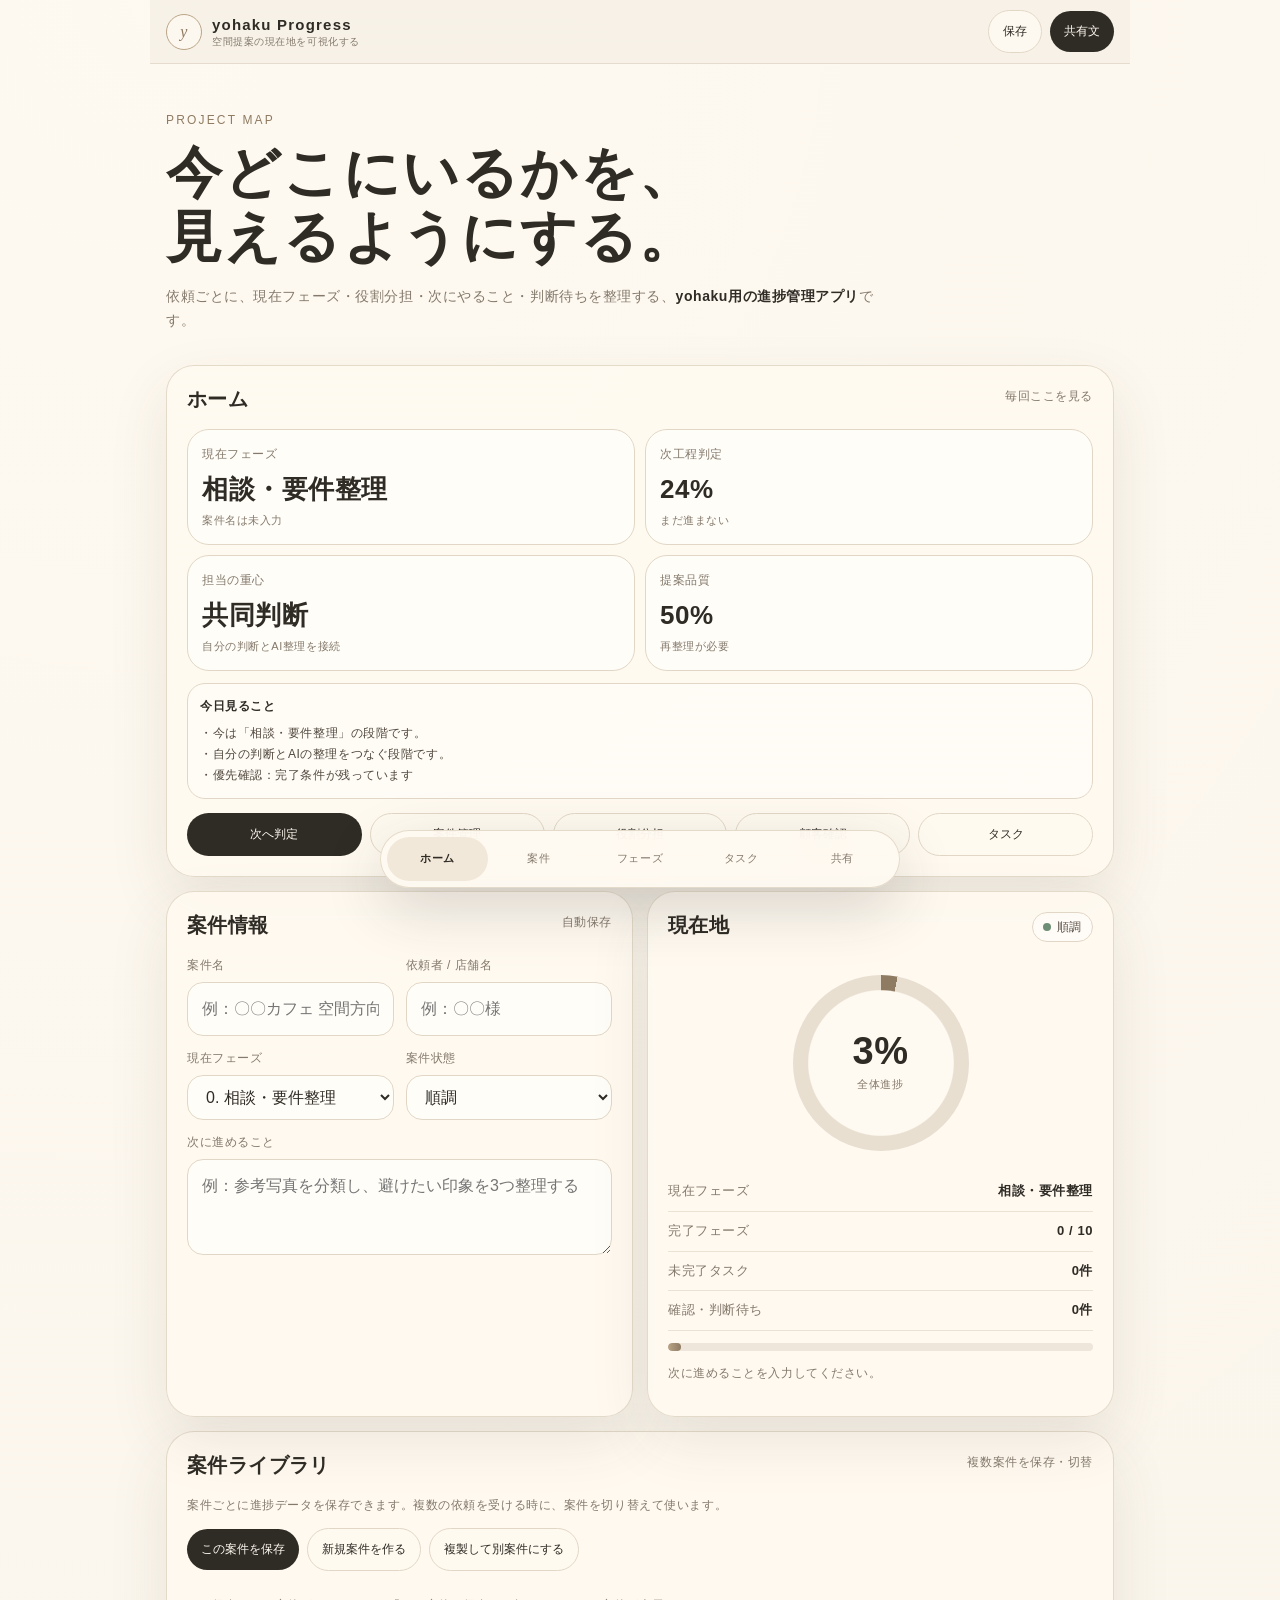
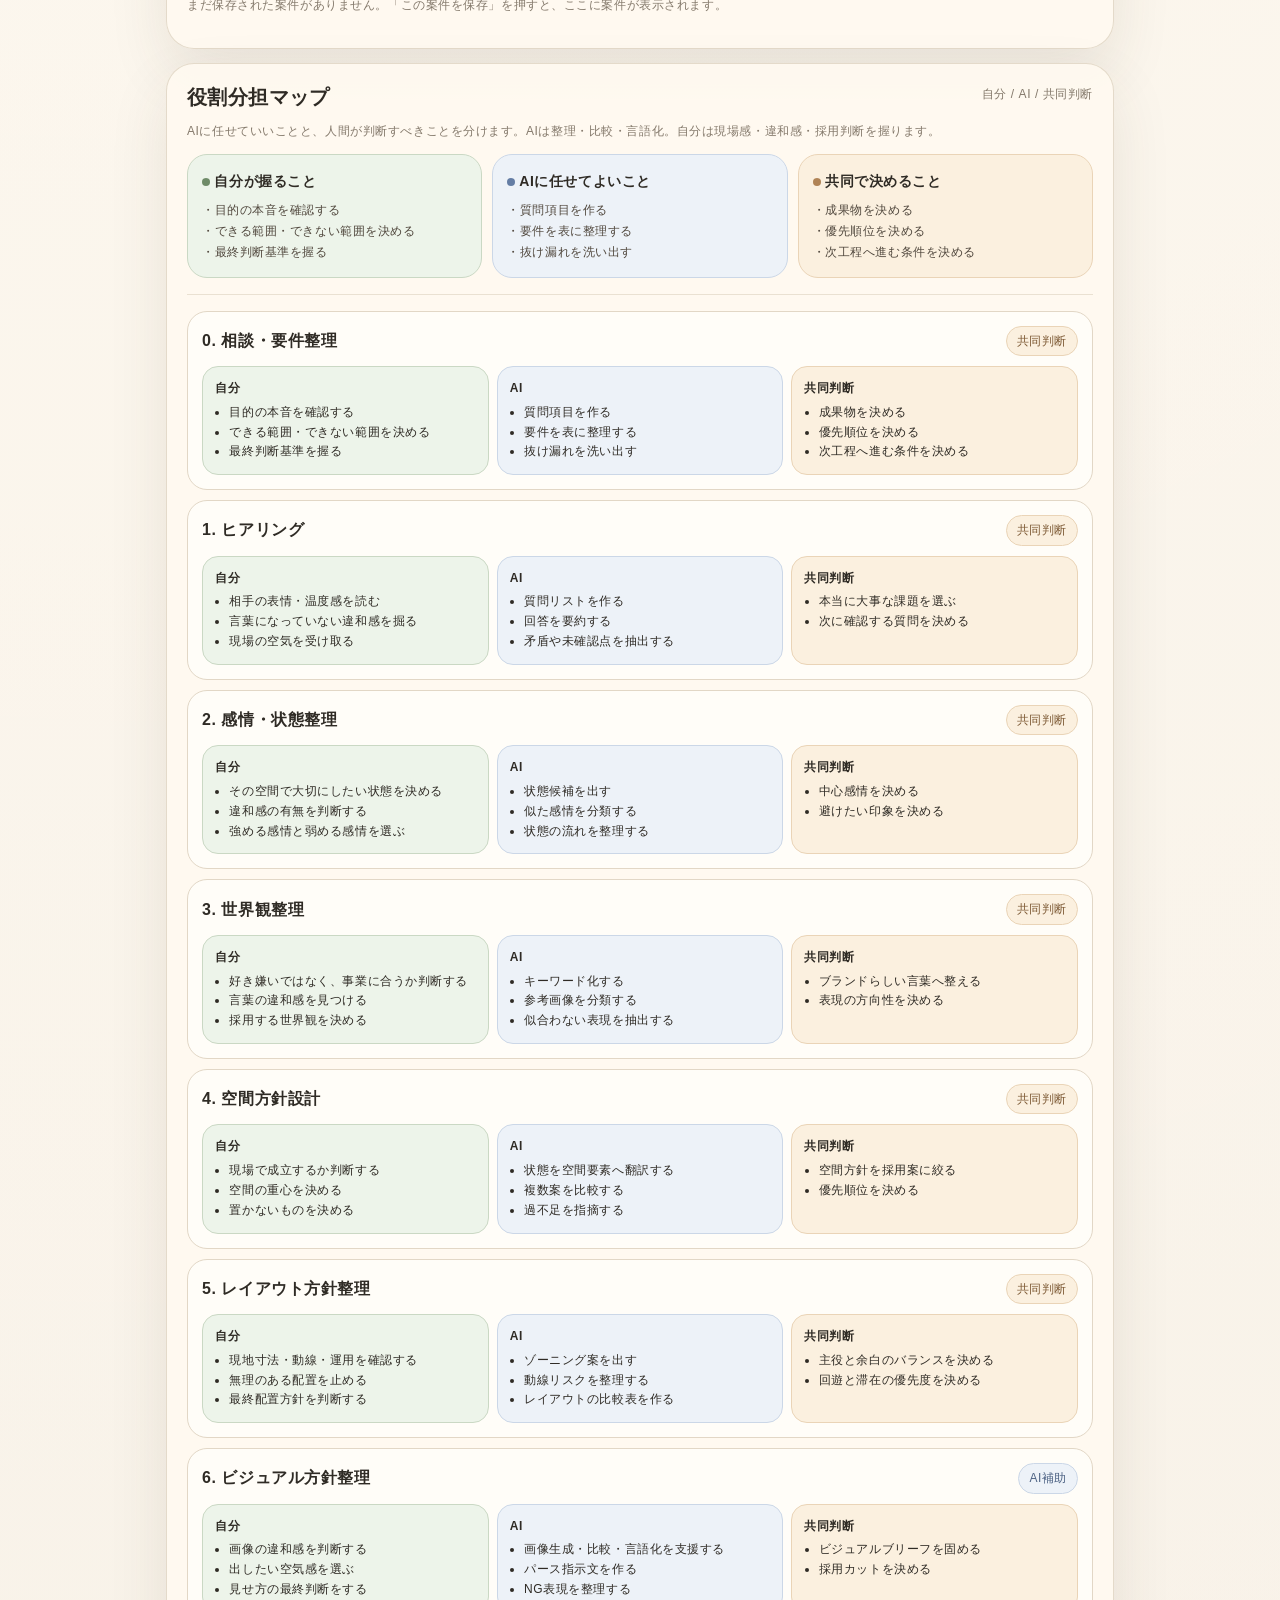
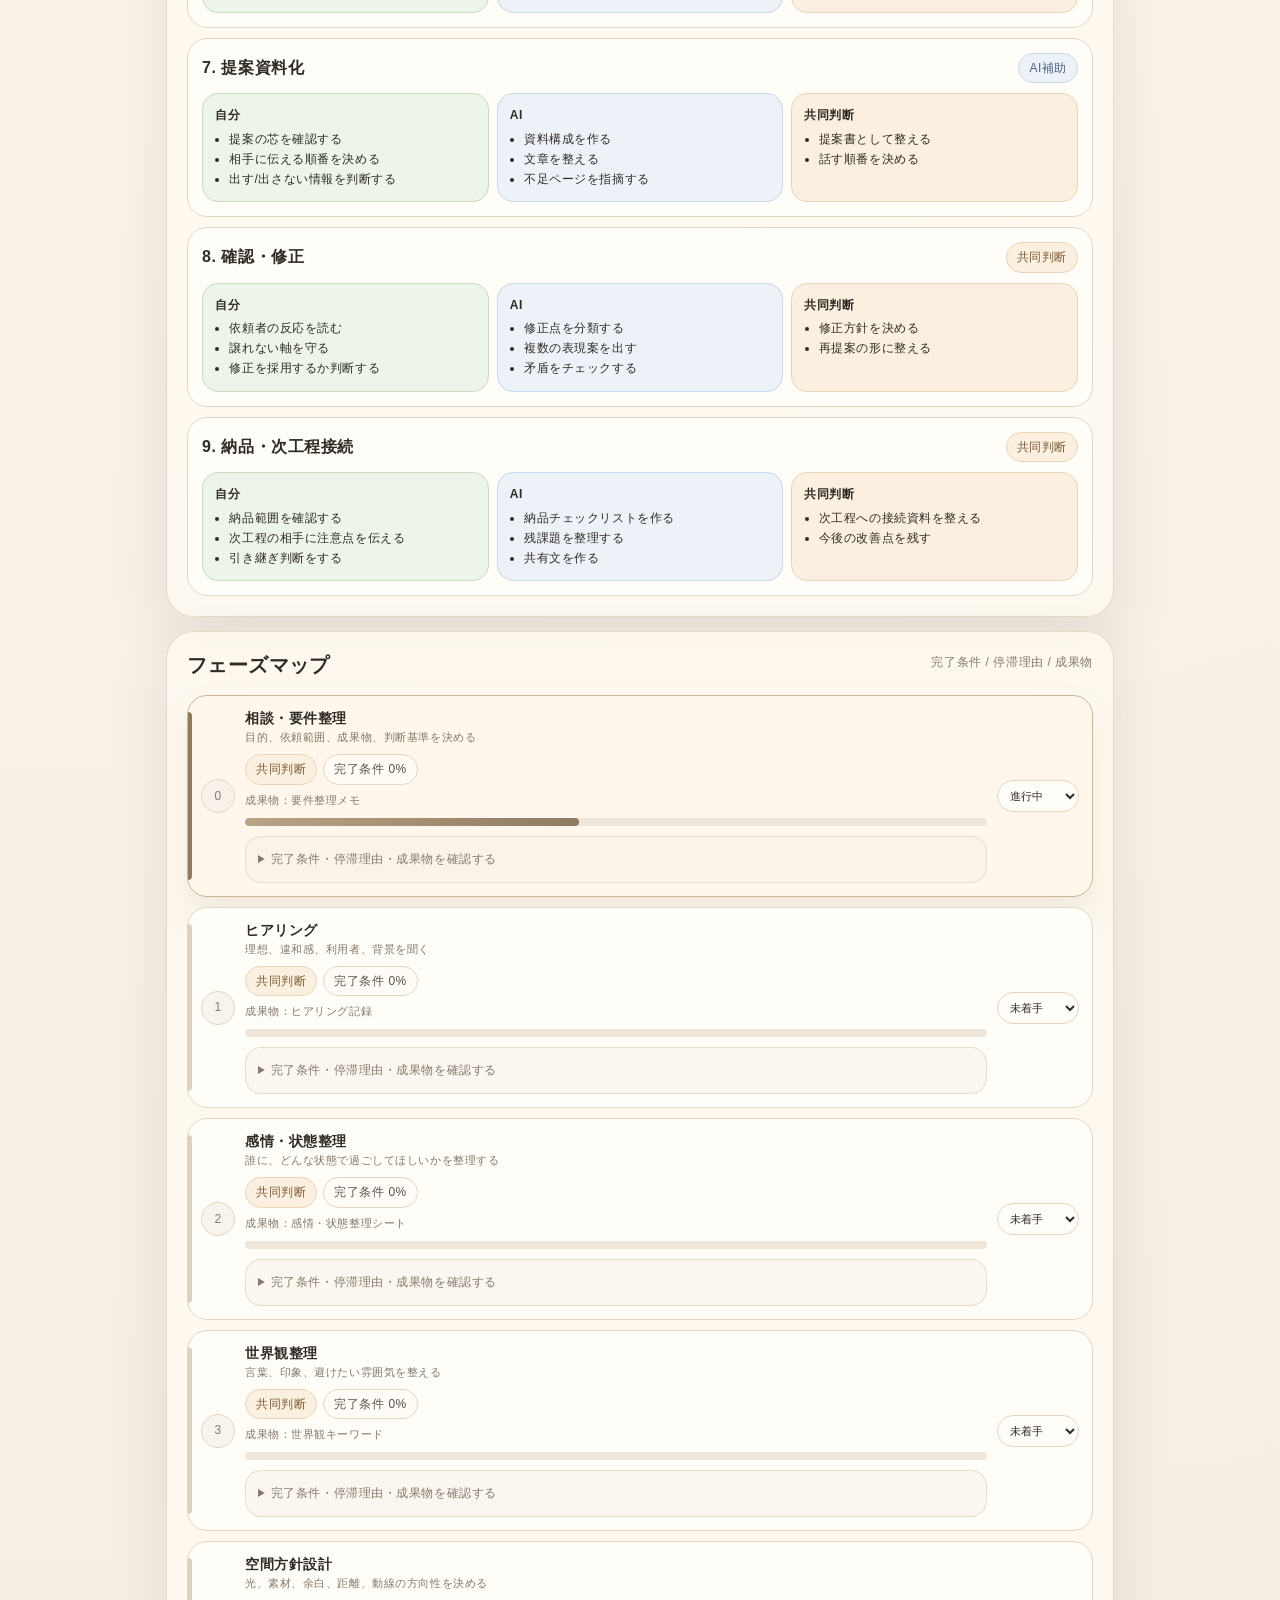
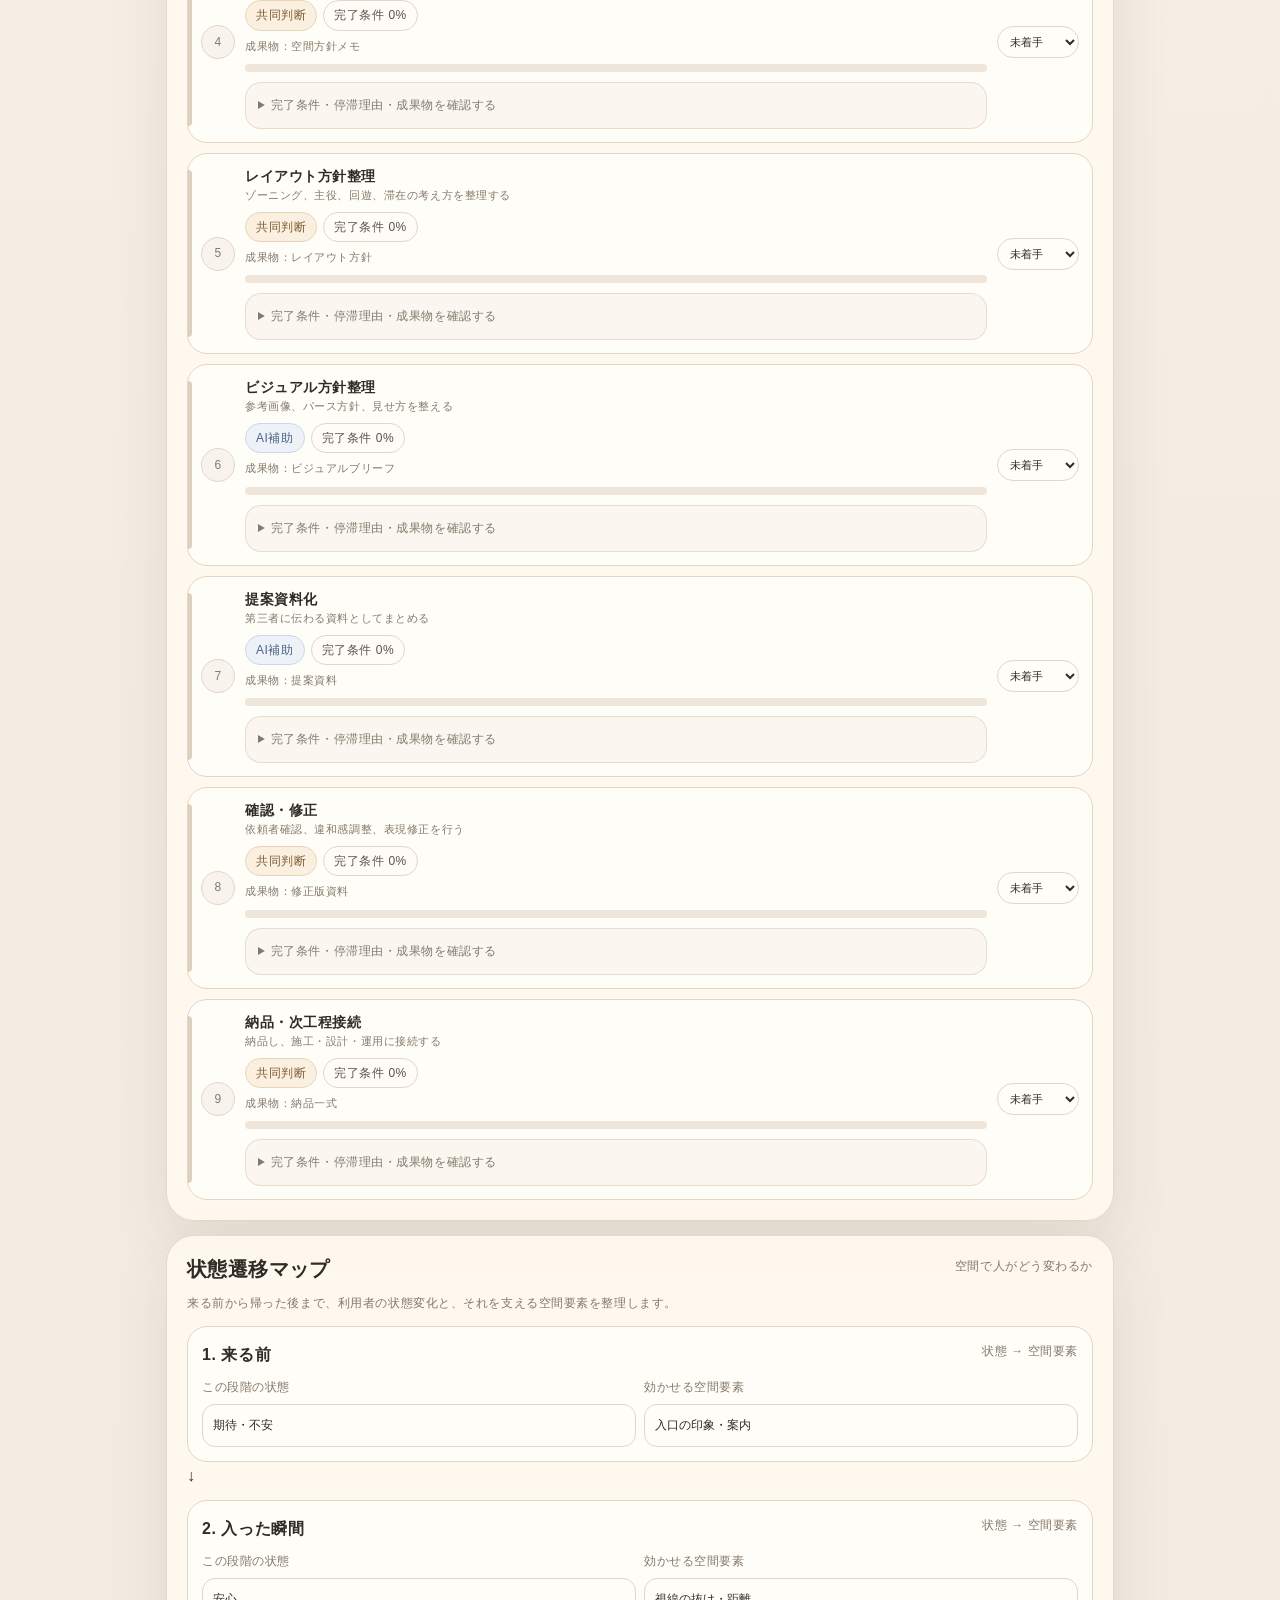
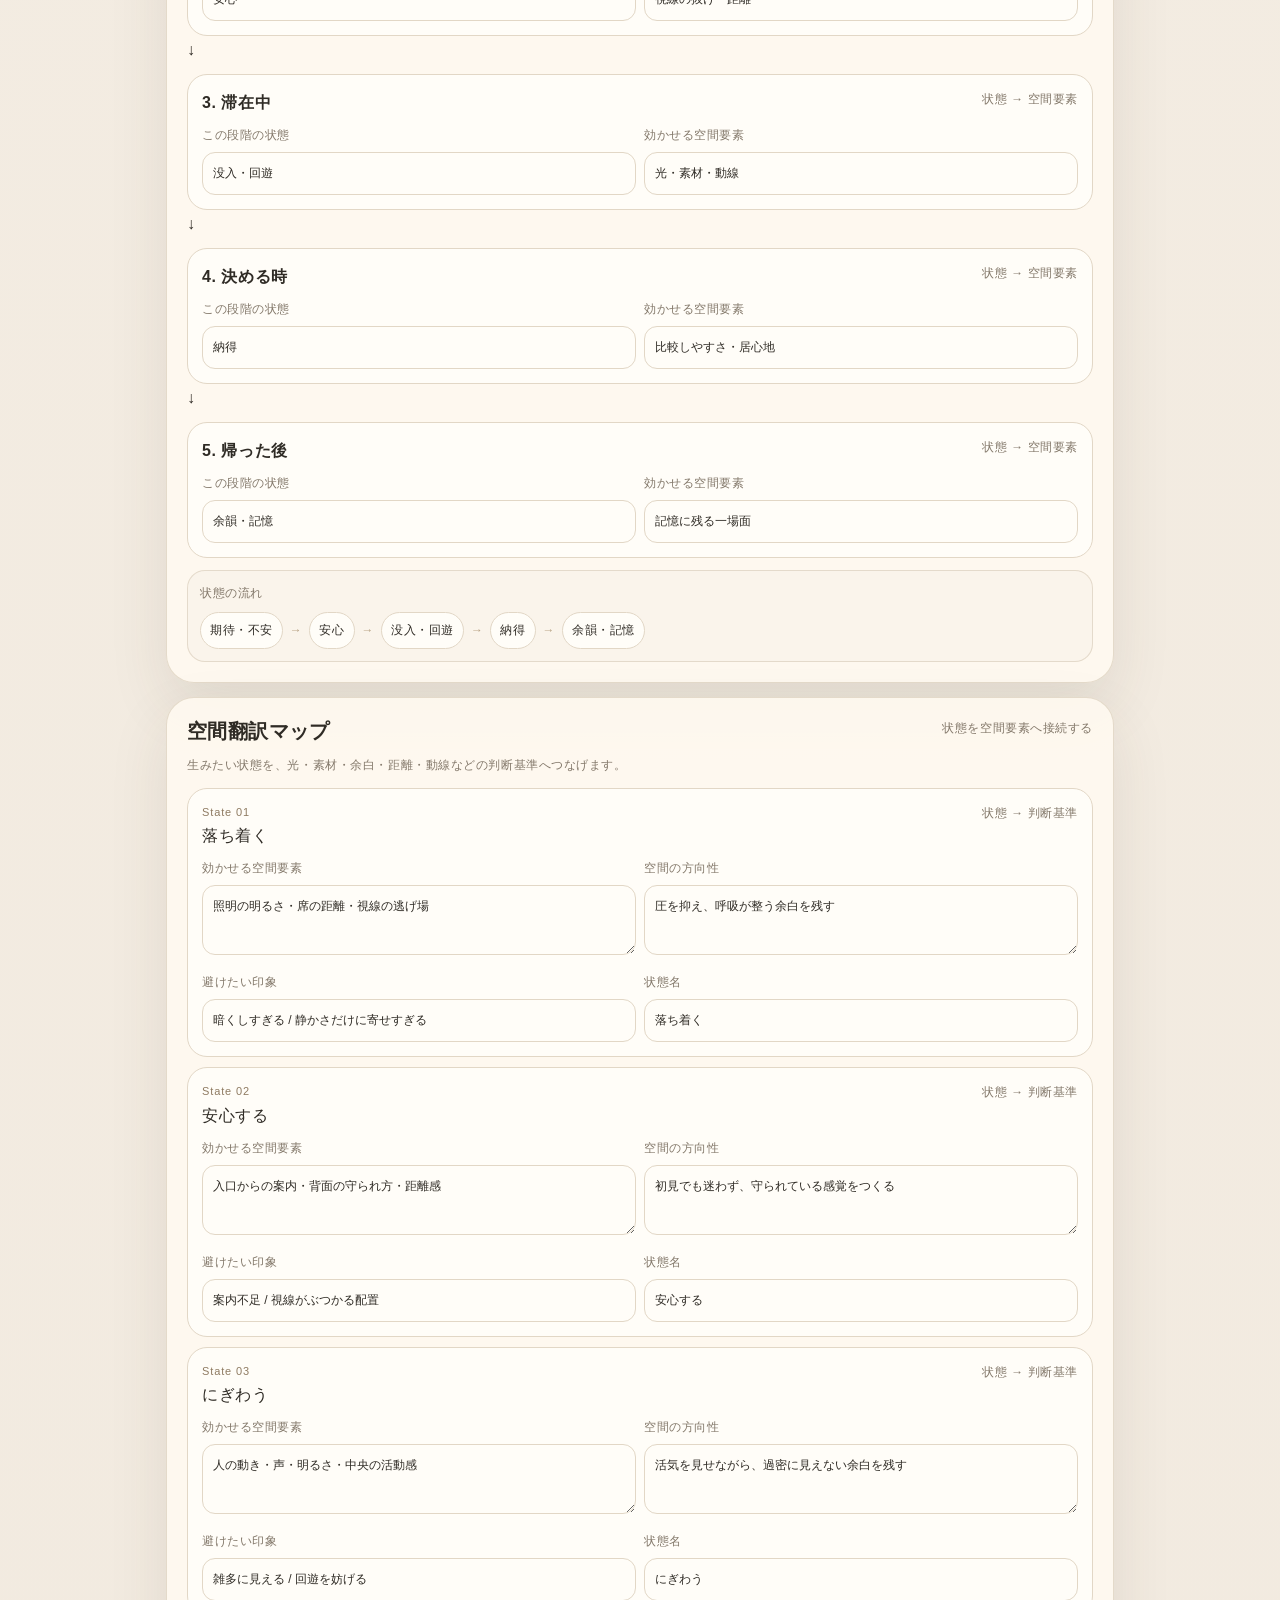
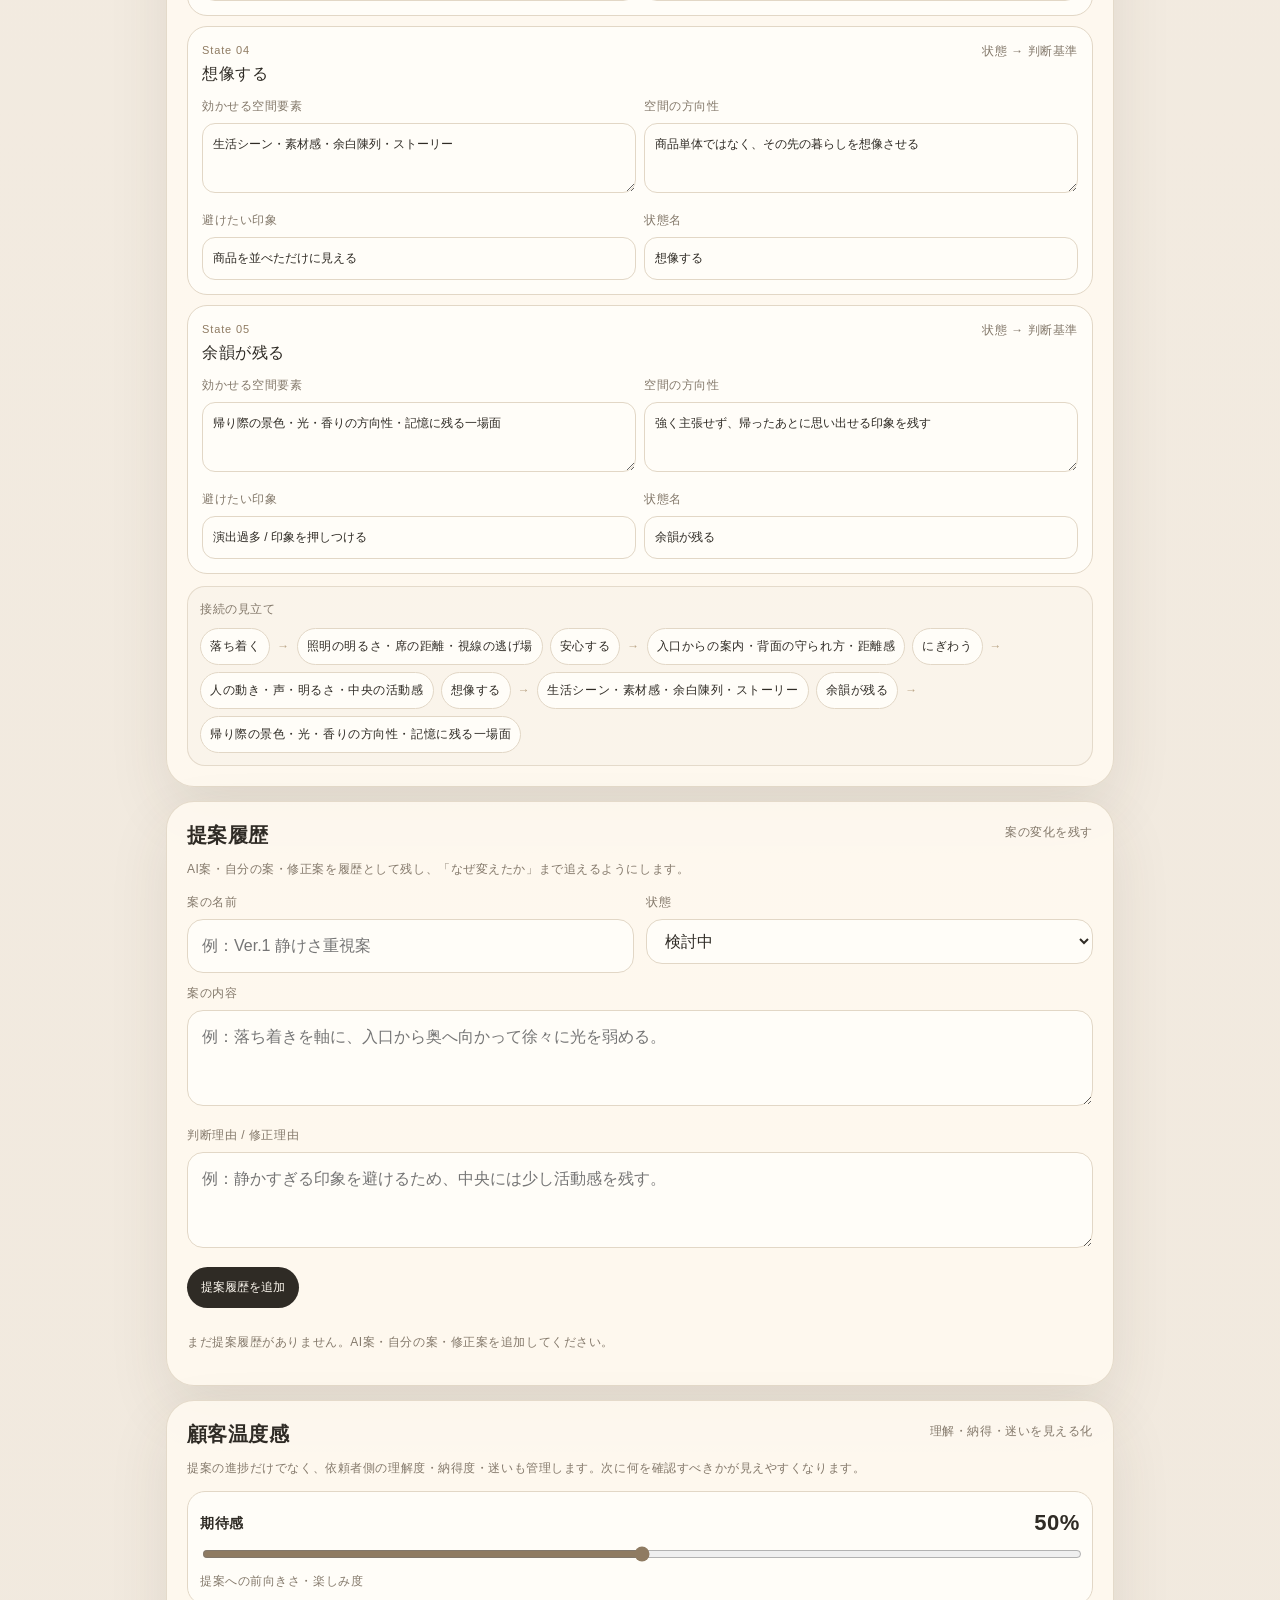
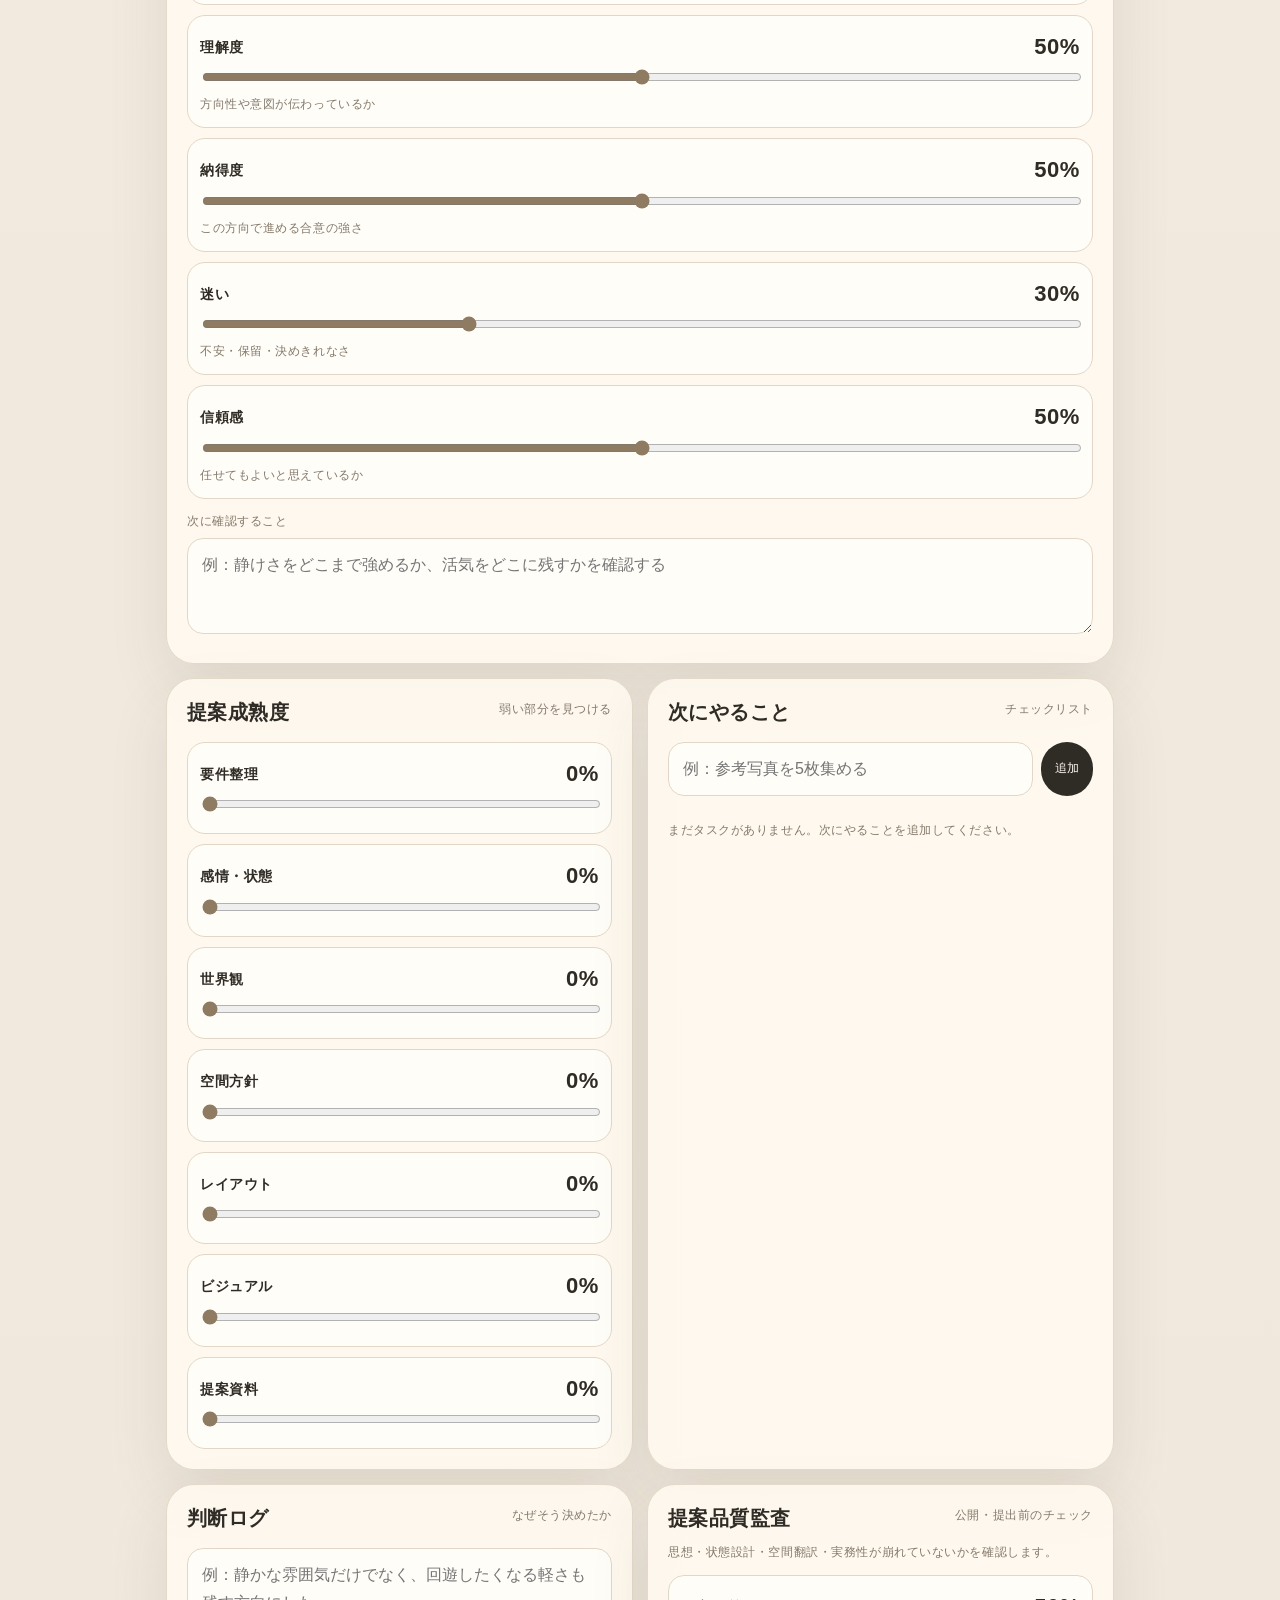
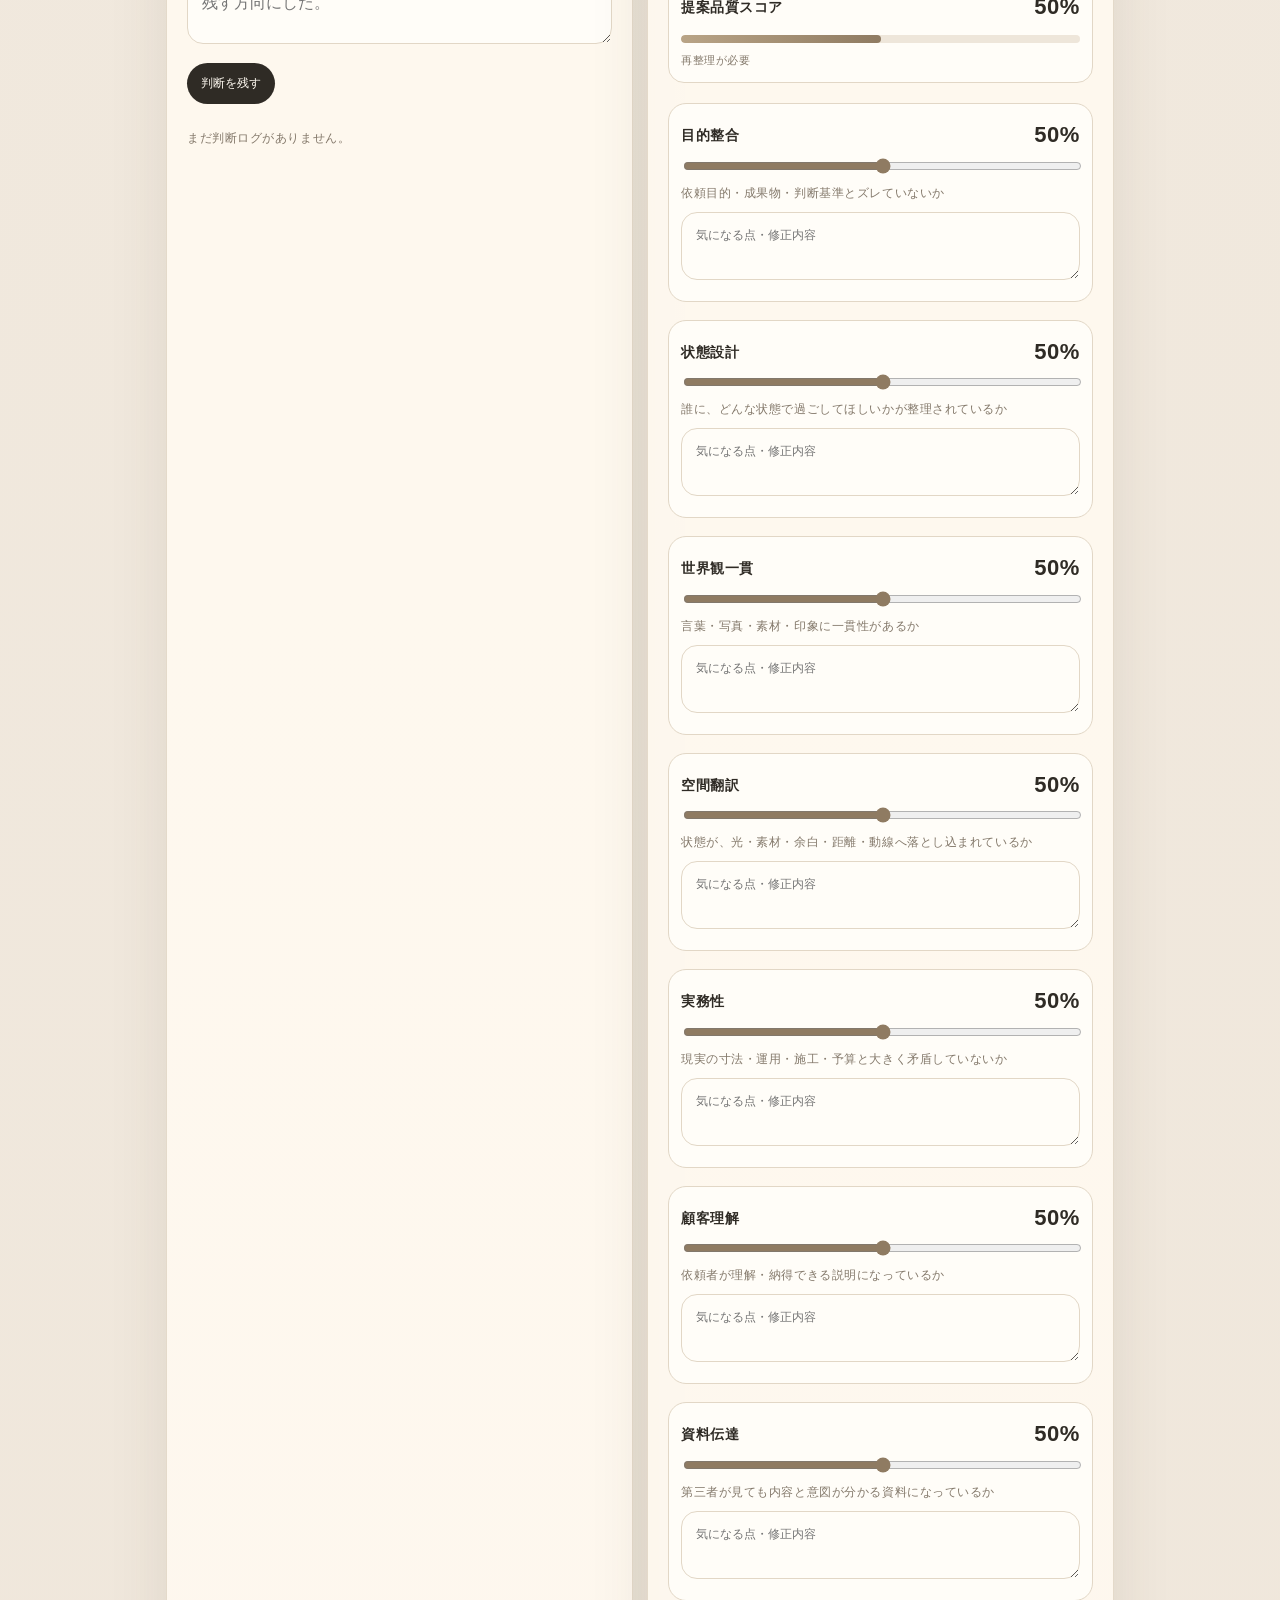
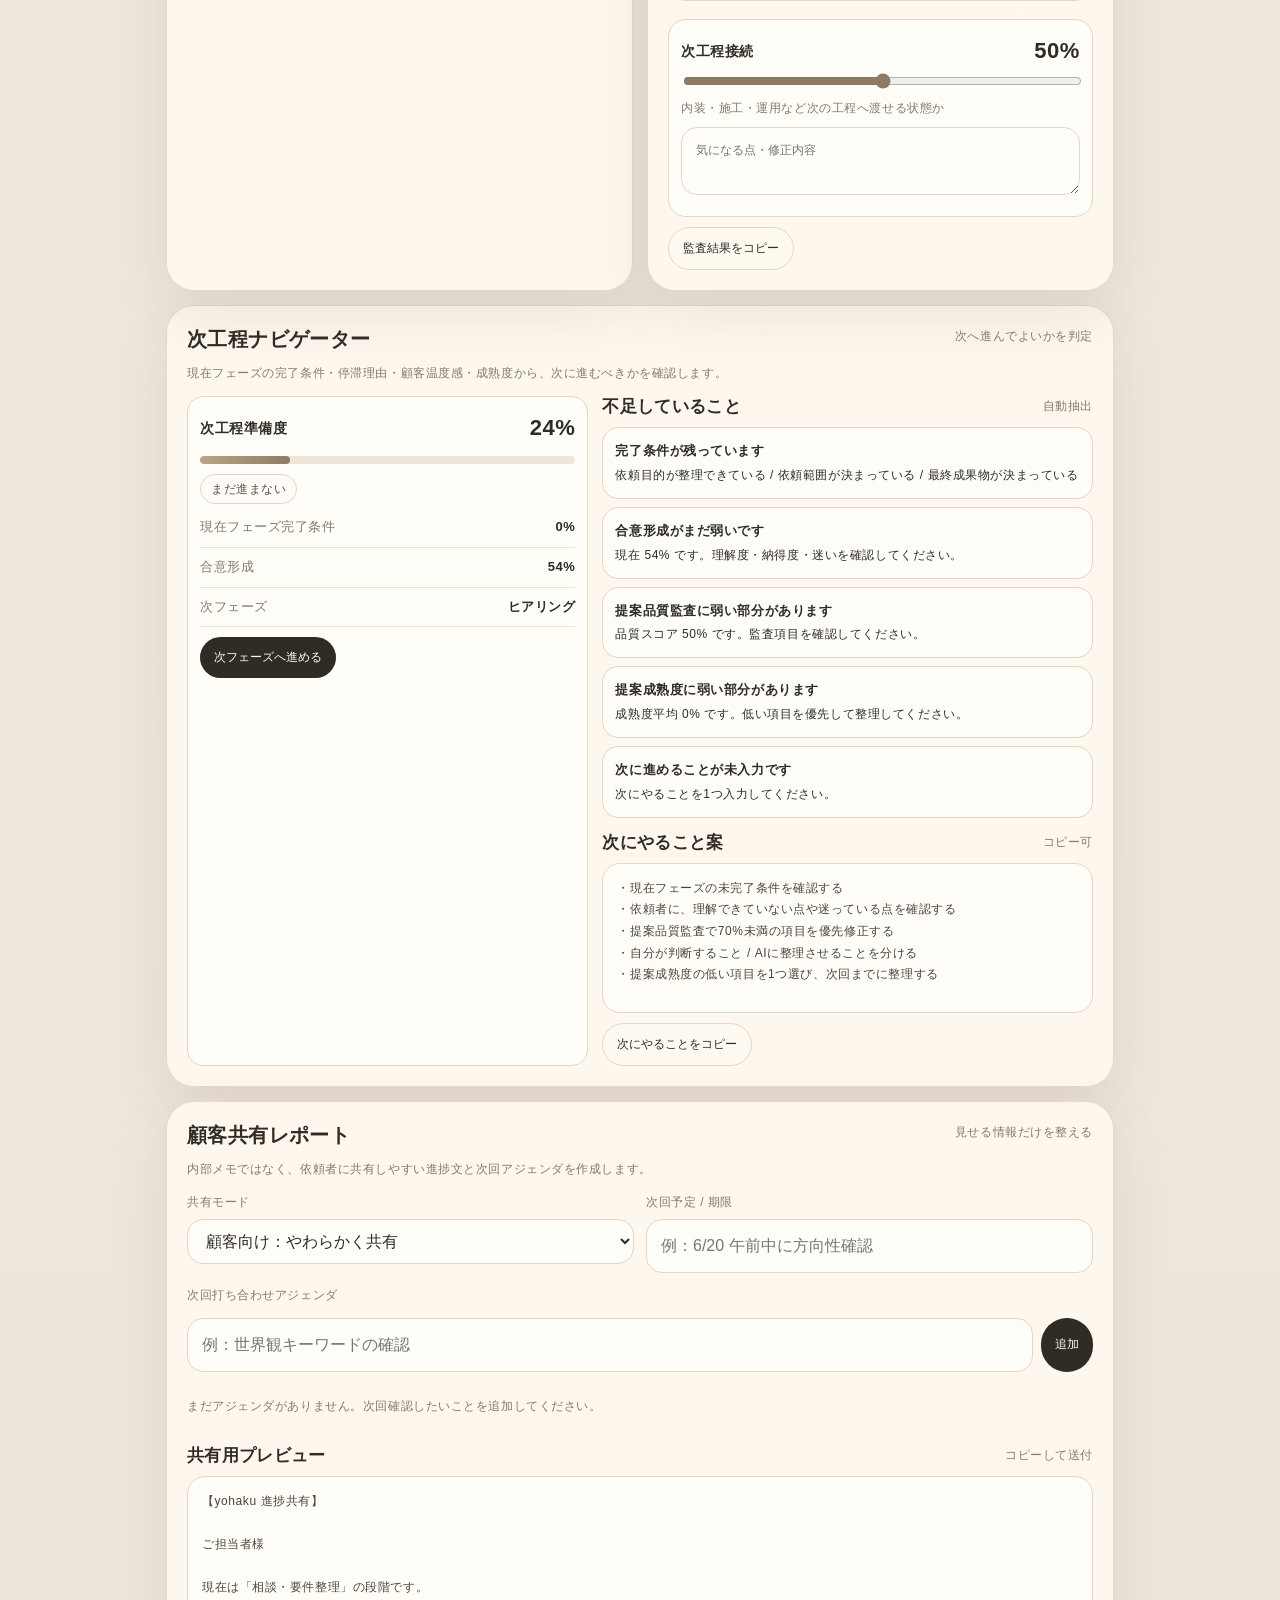
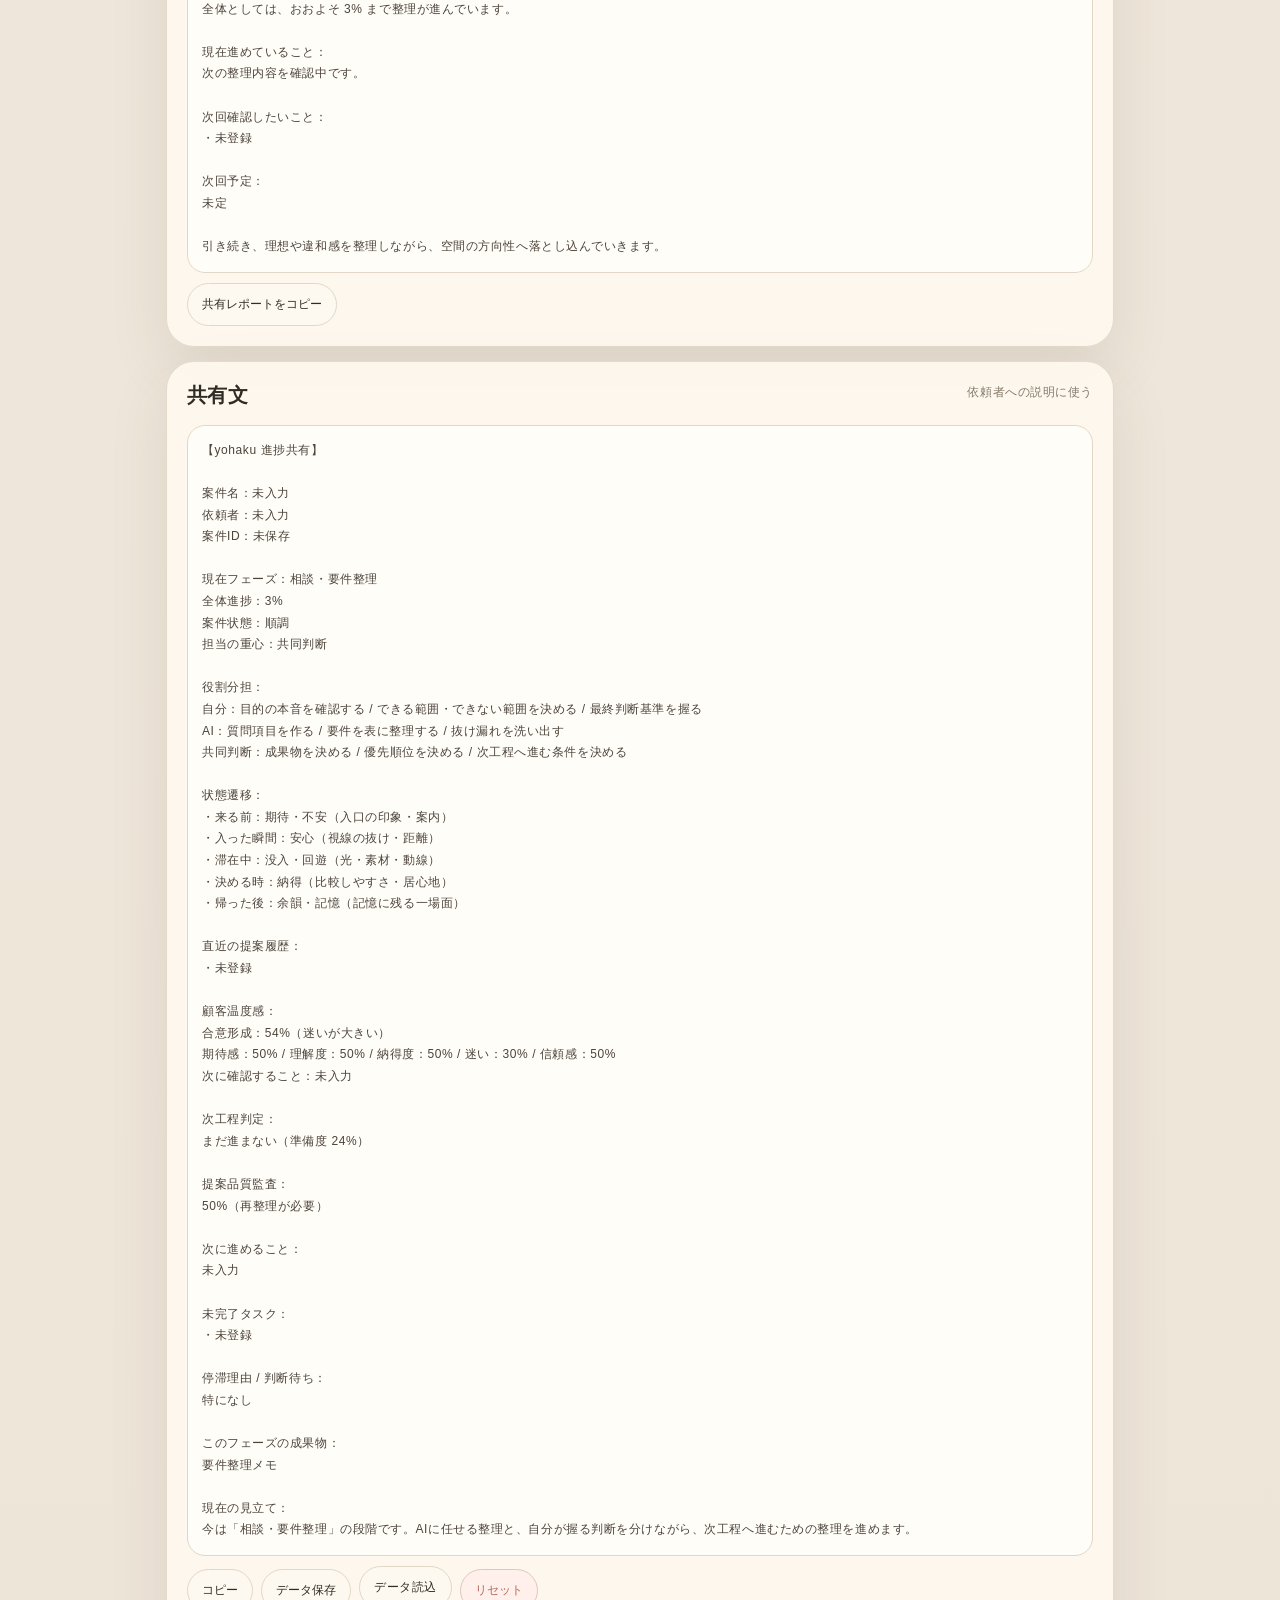
==== commit cb05319f: "Add files via upload" ====
--- a/progress.html
+++ b/progress.html
@@ -2,2752 +2,414 @@
 <html lang="ja">
 <head>
   <meta charset="utf-8" />
-  <meta name="viewport" content="width=device-width, initial-scale=1, viewport-fit=cover" />
-  <title>yohaku Progress App</title>
-  <meta name="theme-color" content="#efe8dc" />
+  <meta name="viewport" content="width=device-width,initial-scale=1,viewport-fit=cover" />
+  <title>yohaku Progress</title>
   <style>
-    :root{--bg:#f5f0e8;--card:#fffaf1;--ink:#2f2b25;--muted:#80766a;--line:#e4d9c9;--accent:#8f7b62;--accent2:#b9a486;--good:#6c8b72;--wait:#b08a51;--risk:#a56458;--shadow:0 18px 40px rgba(47,43,37,.08);--radius:24px}
-    *{box-sizing:border-box} html{scroll-behavior:smooth} body{margin:0;background:linear-gradient(180deg,#f8f3eb,#f2ece3);color:var(--ink);font-family:-apple-system,BlinkMacSystemFont,"Hiragino Sans","Yu Gothic",YuGothic,Meiryo,sans-serif;line-height:1.75;letter-spacing:.03em} button,input,select,textarea{font:inherit}.app{width:min(980px,100%);margin:0 auto;padding:18px 16px 110px}.topbar{position:sticky;top:0;z-index:20;margin:-18px -16px 16px;padding:12px 16px 10px;backdrop-filter:blur(18px);background:rgba(245,240,232,.82);border-bottom:1px solid rgba(228,217,201,.7)}.topbar-inner{display:flex;align-items:center;justify-content:space-between;gap:12px;width:min(980px,100%);margin:0 auto}.brand{display:flex;align-items:center;gap:10px;min-width:0}.mark{width:34px;height:34px;border-radius:999px;border:1px solid var(--accent2);display:grid;place-items:center;color:var(--accent);font-family:Georgia,serif;font-style:italic;background:rgba(255,250,241,.75)}.brand-title{font-size:14px;font-weight:650;letter-spacing:.08em;white-space:nowrap}.brand-sub{font-size:10px;color:var(--muted);margin-top:-4px}.mini-actions,.btn-row{display:flex;gap:8px;flex-wrap:wrap}.ghost-btn,.primary-btn,.danger-btn{border:0;border-radius:999px;padding:10px 13px;cursor:pointer;white-space:nowrap;font-size:12px}.ghost-btn{background:rgba(255,250,241,.8);border:1px solid var(--line);color:var(--ink)}.primary-btn{background:var(--ink);color:#fffaf1}.danger-btn{background:#fff3ef;color:var(--risk);border:1px solid #e2c4bd}.hero{padding:26px 0 18px}.eyebrow{color:var(--accent);font-size:12px;letter-spacing:.16em;text-transform:uppercase;margin-bottom:8px}h1{font-size:clamp(28px,8vw,54px);line-height:1.15;margin:0 0 12px;font-weight:500}.lead{color:var(--muted);font-size:14px;max-width:620px;margin:0}.grid{display:grid;grid-template-columns:1fr;gap:14px}@media (min-width:780px){.grid.two{grid-template-columns:1fr 1fr}.dashboard-row{grid-template-columns:220px 1fr}}.card{background:rgba(255,250,241,.86);border:1px solid rgba(228,217,201,.9);border-radius:var(--radius);box-shadow:var(--shadow);padding:18px;margin-top:14px}.section-title{display:flex;align-items:flex-end;justify-content:space-between;gap:10px;margin-bottom:14px}h2{margin:0;font-size:18px;font-weight:560;letter-spacing:.04em}.small{font-size:12px;color:var(--muted)}label{display:block;font-size:12px;color:var(--muted);margin:0 0 6px}input,select,textarea{width:100%;border:1px solid var(--line);background:#fffdf8;color:var(--ink);border-radius:14px;padding:12px 13px;outline:none}textarea{min-height:96px;resize:vertical}input:focus,select:focus,textarea:focus{border-color:var(--accent2);box-shadow:0 0 0 4px rgba(185,164,134,.16)}.field-grid{display:grid;grid-template-columns:1fr;gap:12px}@media (min-width:620px){.field-grid.two{grid-template-columns:1fr 1fr}}.dashboard-row{display:grid;gap:14px}.circle-wrap{display:flex;justify-content:center;align-items:center;min-height:210px}.circle{--p:0;width:172px;height:172px;border-radius:50%;display:grid;place-items:center;background:radial-gradient(circle at center,var(--card) 0 58%,transparent 59%),conic-gradient(var(--accent) calc(var(--p)*1%),#e7ddce 0);box-shadow:inset 0 0 0 1px rgba(228,217,201,.9)}.circle strong{display:block;font-size:34px;line-height:1;font-weight:560;text-align:center}.circle span{display:block;font-size:11px;color:var(--muted);text-align:center;margin-top:5px}.status-pill{display:inline-flex;align-items:center;gap:6px;padding:7px 10px;border-radius:999px;background:#f6efe5;border:1px solid var(--line);font-size:12px;color:var(--muted)}.dot{width:8px;height:8px;border-radius:999px;background:var(--accent)}.dot.good{background:var(--good)}.dot.wait{background:var(--wait)}.dot.risk{background:var(--risk)}.summary-list{display:grid;gap:8px;margin-top:12px}.summary-item{display:flex;justify-content:space-between;gap:10px;border-bottom:1px solid rgba(228,217,201,.65);padding-bottom:8px;font-size:13px}.summary-item span:first-child{color:var(--muted)}.phase-map{display:grid;gap:10px}.phase{display:grid;grid-template-columns:34px 1fr auto;gap:10px;align-items:center;padding:12px;border-radius:18px;border:1px solid var(--line);background:#fffdf8}.phase.current{border-color:var(--accent2);background:#fff8ed;box-shadow:0 10px 28px rgba(143,123,98,.13)}.phase.done{background:#f6f8f2;border-color:#d3decf}.phase.waiting{background:#fff8ed;border-color:#ead6b8}.phase.risk{background:#fff3ef;border-color:#e2c4bd}.phase-num{width:34px;height:34px;border-radius:999px;display:grid;place-items:center;border:1px solid var(--line);font-size:12px;color:var(--muted);background:rgba(245,240,232,.65)}.phase-title{font-size:14px;font-weight:560;line-height:1.4}.phase-desc{font-size:11px;color:var(--muted);line-height:1.4;margin-top:2px}.phase select{width:auto;max-width:118px;padding:8px 9px;font-size:11px;border-radius:999px}.progress-line{height:8px;background:#eee5d8;border-radius:999px;overflow:hidden;margin-top:8px}.progress-line>i{display:block;height:100%;width:0;background:linear-gradient(90deg,var(--accent2),var(--accent));border-radius:999px}.slider-row{margin:14px 0 0}.slider-head{display:flex;justify-content:space-between;gap:8px;font-size:13px;margin-bottom:6px}input[type=range]{padding:0;accent-color:var(--accent);border:0;background:transparent}.task-form{display:grid;grid-template-columns:1fr auto;gap:8px;margin-bottom:12px}.task-list,.log{display:grid;gap:8px}.task{display:grid;grid-template-columns:auto 1fr auto;gap:9px;align-items:start;padding:12px;border-radius:16px;background:#fffdf8;border:1px solid var(--line)}.task input[type=checkbox]{width:18px;height:18px;margin-top:3px;accent-color:var(--accent)}.task.done .task-text{text-decoration:line-through;color:var(--muted)}.task-text{font-size:13px}.task button{border:0;background:transparent;color:var(--muted);font-size:18px;padding:0 4px;cursor:pointer}.log-item{border:1px solid var(--line);background:#fffdf8;border-radius:16px;padding:12px;font-size:13px}.log-date{font-size:11px;color:var(--muted);margin-bottom:4px}.phase-detail{margin-top:10px;display:grid;gap:10px;padding:12px;border-radius:16px;background:rgba(245,240,232,.45);border:1px solid rgba(228,217,201,.75)}.phase-detail summary{cursor:pointer}.check-grid{display:grid;gap:7px;margin-top:8px}.check-item{display:grid;grid-template-columns:auto 1fr;gap:8px;align-items:start;font-size:12px;color:#4b4339;line-height:1.55}.check-item input{width:16px;height:16px;margin-top:2px;accent-color:var(--accent)}.phase-note-grid{display:grid;grid-template-columns:1fr;gap:8px}.mini-field label{font-size:11px;margin-bottom:4px}.mini-field textarea,.mini-field input{font-size:12px;padding:10px;min-height:44px;border-radius:12px}.mini-field textarea{min-height:70px}.phase-complete-rate{font-size:11px;color:var(--muted);margin-top:4px}@media (min-width:720px){.phase-note-grid{grid-template-columns:1fr 1fr}}
-.journey-flow{display:grid;gap:10px}.journey-node{border:1px solid var(--line);background:#fffdf8;border-radius:18px;padding:12px}.journey-node-head{display:flex;justify-content:space-between;gap:8px;align-items:center;margin-bottom:8px}.journey-stage{font-size:12px;color:var(--accent);letter-spacing:.08em}.journey-arrow{text-align:center;color:var(--accent2);font-size:18px;line-height:1}.journey-fields{display:grid;grid-template-columns:1fr;gap:8px}@media(min-width:720px){.journey-fields{grid-template-columns:1fr 1fr}}.journey-fields input{font-size:12px;padding:10px;border-radius:12px}.journey-preview{margin-top:12px;padding:12px;border-radius:18px;background:rgba(245,240,232,.5);border:1px solid rgba(228,217,201,.85)}.journey-preview-title{font-size:12px;color:var(--muted);margin-bottom:8px}.journey-preview-line{display:flex;flex-wrap:wrap;gap:7px;align-items:center;font-size:13px}.journey-chip{padding:7px 9px;border-radius:999px;background:#fffdf8;border:1px solid var(--line)}.journey-connector{color:var(--accent2)}
-
-.translation-map{display:grid;gap:10px}.translate-row{border:1px solid var(--line);background:#fffdf8;border-radius:18px;padding:12px}.translate-head{display:flex;justify-content:space-between;gap:8px;align-items:center;margin-bottom:10px}.translate-title{font-size:13px;font-weight:650}.translate-label{font-size:11px;color:var(--accent);letter-spacing:.08em}.translate-fields{display:grid;grid-template-columns:1fr;gap:8px}@media(min-width:720px){.translate-fields{grid-template-columns:1fr 1fr}}.translate-fields input,.translate-fields textarea{font-size:12px;padding:10px;border-radius:12px}.translate-fields textarea{min-height:70px}.connection-preview{margin-top:12px;padding:12px;border-radius:18px;background:rgba(245,240,232,.5);border:1px solid rgba(228,217,201,.85)}.connection-line{display:flex;flex-wrap:wrap;gap:7px;align-items:center;font-size:12px;margin-top:8px}.connection-chip{padding:7px 9px;border-radius:999px;background:#fffdf8;border:1px solid var(--line)}
-
-
-
-
-
-
-
-
-.portfolio-stats{
-  display:grid;
-  grid-template-columns:1fr 1fr;
-  gap:10px;
-  margin-bottom:12px;
-}
-@media (min-width:760px){
-  .portfolio-stats{grid-template-columns:repeat(4,1fr)}
-}
-.portfolio-stat{
-  border:1px solid var(--line);
-  background:#fffdf8;
-  border-radius:18px;
-  padding:13px;
-}
-.portfolio-stat .label{
-  font-size:11px;
-  color:var(--muted);
-  margin-bottom:6px;
-}
-.portfolio-stat .value{
-  font-size:22px;
-  line-height:1;
-  font-weight:560;
-}
-.portfolio-list{
-  display:grid;
-  gap:9px;
-}
-.portfolio-item{
-  border:1px solid var(--line);
-  background:#fffdf8;
-  border-radius:18px;
-  padding:12px;
-}
-.portfolio-head{
-  display:flex;
-  justify-content:space-between;
-  gap:10px;
-  align-items:flex-start;
-}
-.portfolio-title{
-  font-size:14px;
-  font-weight:560;
-  line-height:1.45;
-}
-.portfolio-meta{
-  font-size:11px;
-  color:var(--muted);
-  line-height:1.55;
-  margin-top:3px;
-}
-.portfolio-badge{
-  display:inline-flex;
-  border-radius:999px;
-  padding:5px 9px;
-  border:1px solid var(--line);
-  background:#f7efe4;
-  font-size:11px;
-  color:var(--muted);
-  white-space:nowrap;
-}
-.portfolio-badge.risk{
-  background:#fff3ef;
-  border-color:#e2c4bd;
-  color:var(--risk);
-}
-.portfolio-badge.wait{
-  background:#fff8ed;
-  border-color:#ead6b8;
-  color:var(--wait);
-}
-.portfolio-metrics{
-  display:grid;
-  grid-template-columns:1fr 1fr;
-  gap:7px;
-  margin-top:10px;
-}
-@media (min-width:760px){
-  .portfolio-metrics{grid-template-columns:repeat(4,1fr)}
-}
-.portfolio-metric{
-  border:1px solid rgba(228,217,201,.85);
-  border-radius:14px;
-  padding:8px;
-  font-size:11px;
-  color:var(--muted);
-  background:#fffaf1;
-}
-.portfolio-metric strong{
-  display:block;
-  font-size:15px;
-  color:var(--ink);
-  margin-top:2px;
-}
-.portfolio-buttons{
-  display:flex;
-  flex-wrap:wrap;
-  gap:6px;
-  margin-top:10px;
-}
-.portfolio-buttons button{
-  border:1px solid var(--line);
-  background:#fffaf1;
-  color:var(--ink);
-  border-radius:999px;
-  padding:7px 10px;
-  font-size:11px;
-  cursor:pointer;
-}
-
-.home-overview{
-  display:grid;
-  gap:12px;
-}
-.home-cards{
-  display:grid;
-  grid-template-columns:1fr 1fr;
-  gap:10px;
-}
-@media (min-width:760px){
-  .home-cards{grid-template-columns:repeat(4,1fr)}
-}
-.home-card{
-  border:1px solid var(--line);
-  background:#fffdf8;
-  border-radius:18px;
-  padding:13px;
-  min-height:112px;
-}
-.home-label{
-  font-size:11px;
-  color:var(--muted);
-  margin-bottom:8px;
-}
-.home-value{
-  font-size:20px;
-  line-height:1.35;
-  font-weight:560;
-}
-.home-sub{
-  font-size:11px;
-  color:var(--muted);
-  margin-top:6px;
-  line-height:1.45;
-}
-.home-focus{
-  border:1px solid var(--line);
-  background:#fffaf1;
-  border-radius:18px;
-  padding:14px;
-}
-.home-focus-title{
-  display:flex;
-  justify-content:space-between;
-  align-items:center;
-  gap:10px;
-  margin-bottom:8px;
-}
-.home-focus-title strong{
-  font-size:15px;
-}
-.home-focus-list{
-  display:grid;
-  gap:8px;
-  margin-top:10px;
-}
-.home-focus-item{
-  border:1px solid rgba(228,217,201,.8);
-  background:#fffdf8;
-  border-radius:14px;
-  padding:10px;
-  font-size:12px;
-  line-height:1.6;
-}
-.home-quick{
-  display:grid;
-  grid-template-columns:1fr 1fr;
-  gap:8px;
-}
-@media (min-width:760px){
-  .home-quick{grid-template-columns:repeat(5,1fr)}
-}
-.home-quick button{
-  border:1px solid var(--line);
-  background:#fffdf8;
-  color:var(--ink);
-  border-radius:999px;
-  padding:10px 8px;
-  font-size:12px;
-  cursor:pointer;
-}
-.home-quick button.primary{
-  background:var(--ink);
-  color:#fffaf1;
-}
-
-.project-library-grid{
-  display:grid;
-  gap:10px;
-}
-.library-actions{
-  display:flex;
-  flex-wrap:wrap;
-  gap:8px;
-  margin-top:10px;
-}
-.library-list{
-  display:grid;
-  gap:9px;
-  margin-top:12px;
-}
-.library-item{
-  border:1px solid var(--line);
-  background:#fffdf8;
-  border-radius:18px;
-  padding:12px;
-}
-.library-head{
-  display:flex;
-  justify-content:space-between;
-  gap:10px;
-  align-items:flex-start;
-}
-.library-title{
-  font-size:14px;
-  font-weight:560;
-  line-height:1.45;
-}
-.library-meta{
-  font-size:11px;
-  color:var(--muted);
-  line-height:1.55;
-  margin-top:3px;
-}
-.library-badge{
-  display:inline-flex;
-  border-radius:999px;
-  padding:5px 9px;
-  border:1px solid var(--line);
-  background:#f7efe4;
-  font-size:11px;
-  color:var(--muted);
-  white-space:nowrap;
-}
-.library-buttons{
-  display:flex;
-  flex-wrap:wrap;
-  gap:6px;
-  margin-top:10px;
-}
-.library-buttons button{
-  border:1px solid var(--line);
-  background:#fffaf1;
-  color:var(--ink);
-  border-radius:999px;
-  padding:7px 10px;
-  font-size:11px;
-  cursor:pointer;
-}
-.library-buttons .delete{
-  color:var(--risk);
-  background:#fff3ef;
-  border-color:#e2c4bd;
-}
-
-.quality-grid{
-  display:grid;
-  gap:10px;
-}
-.quality-item{
-  border:1px solid var(--line);
-  background:#fffdf8;
-  border-radius:16px;
-  padding:12px;
-}
-.quality-head{
-  display:flex;
-  justify-content:space-between;
-  gap:10px;
-  align-items:center;
-  margin-bottom:6px;
-  font-size:13px;
-}
-.quality-head strong{
-  font-size:18px;
-  font-weight:560;
-}
-.quality-note{
-  margin-top:8px;
-}
-.quality-note textarea{
-  min-height:58px;
-  font-size:12px;
-  padding:10px;
-}
-.quality-result{
-  border:1px solid var(--line);
-  background:#fffaf1;
-  border-radius:16px;
-  padding:12px;
-  margin-bottom:12px;
-}
-.quality-main{
-  display:flex;
-  justify-content:space-between;
-  gap:12px;
-  align-items:flex-start;
-}
-.quality-score{
-  font-size:30px;
-  line-height:1;
-  font-weight:560;
-}
-.quality-label{
-  display:inline-flex;
-  border-radius:999px;
-  padding:6px 10px;
-  border:1px solid var(--line);
-  background:#f7efe4;
-  font-size:12px;
-  color:var(--muted);
-  white-space:nowrap;
-}
-.quality-issues{
-  display:grid;
-  gap:7px;
-  margin-top:10px;
-}
-.quality-issue{
-  border:1px solid var(--line);
-  background:#fffdf8;
-  border-radius:14px;
-  padding:9px 10px;
-  font-size:12px;
-  line-height:1.55;
-}
-
-.next-nav-grid{
-  display:grid;
-  grid-template-columns:1fr;
-  gap:12px;
-}
-@media (min-width:760px){
-  
-
-
-
-.portfolio-stats{
-  display:grid;
-  grid-template-columns:1fr 1fr;
-  gap:10px;
-  margin-bottom:12px;
-}
-@media (min-width:760px){
-  .portfolio-stats{grid-template-columns:repeat(4,1fr)}
-}
-.portfolio-stat{
-  border:1px solid var(--line);
-  background:#fffdf8;
-  border-radius:18px;
-  padding:13px;
-}
-.portfolio-stat .label{
-  font-size:11px;
-  color:var(--muted);
-  margin-bottom:6px;
-}
-.portfolio-stat .value{
-  font-size:22px;
-  line-height:1;
-  font-weight:560;
-}
-.portfolio-list{
-  display:grid;
-  gap:9px;
-}
-.portfolio-item{
-  border:1px solid var(--line);
-  background:#fffdf8;
-  border-radius:18px;
-  padding:12px;
-}
-.portfolio-head{
-  display:flex;
-  justify-content:space-between;
-  gap:10px;
-  align-items:flex-start;
-}
-.portfolio-title{
-  font-size:14px;
-  font-weight:560;
-  line-height:1.45;
-}
-.portfolio-meta{
-  font-size:11px;
-  color:var(--muted);
-  line-height:1.55;
-  margin-top:3px;
-}
-.portfolio-badge{
-  display:inline-flex;
-  border-radius:999px;
-  padding:5px 9px;
-  border:1px solid var(--line);
-  background:#f7efe4;
-  font-size:11px;
-  color:var(--muted);
-  white-space:nowrap;
-}
-.portfolio-badge.risk{
-  background:#fff3ef;
-  border-color:#e2c4bd;
-  color:var(--risk);
-}
-.portfolio-badge.wait{
-  background:#fff8ed;
-  border-color:#ead6b8;
-  color:var(--wait);
-}
-.portfolio-metrics{
-  display:grid;
-  grid-template-columns:1fr 1fr;
-  gap:7px;
-  margin-top:10px;
-}
-@media (min-width:760px){
-  .portfolio-metrics{grid-template-columns:repeat(4,1fr)}
-}
-.portfolio-metric{
-  border:1px solid rgba(228,217,201,.85);
-  border-radius:14px;
-  padding:8px;
-  font-size:11px;
-  color:var(--muted);
-  background:#fffaf1;
-}
-.portfolio-metric strong{
-  display:block;
-  font-size:15px;
-  color:var(--ink);
-  margin-top:2px;
-}
-.portfolio-buttons{
-  display:flex;
-  flex-wrap:wrap;
-  gap:6px;
-  margin-top:10px;
-}
-.portfolio-buttons button{
-  border:1px solid var(--line);
-  background:#fffaf1;
-  color:var(--ink);
-  border-radius:999px;
-  padding:7px 10px;
-  font-size:11px;
-  cursor:pointer;
-}
-
-.home-overview{
-  display:grid;
-  gap:12px;
-}
-.home-cards{
-  display:grid;
-  grid-template-columns:1fr 1fr;
-  gap:10px;
-}
-@media (min-width:760px){
-  .home-cards{grid-template-columns:repeat(4,1fr)}
-}
-.home-card{
-  border:1px solid var(--line);
-  background:#fffdf8;
-  border-radius:18px;
-  padding:13px;
-  min-height:112px;
-}
-.home-label{
-  font-size:11px;
-  color:var(--muted);
-  margin-bottom:8px;
-}
-.home-value{
-  font-size:20px;
-  line-height:1.35;
-  font-weight:560;
-}
-.home-sub{
-  font-size:11px;
-  color:var(--muted);
-  margin-top:6px;
-  line-height:1.45;
-}
-.home-focus{
-  border:1px solid var(--line);
-  background:#fffaf1;
-  border-radius:18px;
-  padding:14px;
-}
-.home-focus-title{
-  display:flex;
-  justify-content:space-between;
-  align-items:center;
-  gap:10px;
-  margin-bottom:8px;
-}
-.home-focus-title strong{
-  font-size:15px;
-}
-.home-focus-list{
-  display:grid;
-  gap:8px;
-  margin-top:10px;
-}
-.home-focus-item{
-  border:1px solid rgba(228,217,201,.8);
-  background:#fffdf8;
-  border-radius:14px;
-  padding:10px;
-  font-size:12px;
-  line-height:1.6;
-}
-.home-quick{
-  display:grid;
-  grid-template-columns:1fr 1fr;
-  gap:8px;
-}
-@media (min-width:760px){
-  .home-quick{grid-template-columns:repeat(5,1fr)}
-}
-.home-quick button{
-  border:1px solid var(--line);
-  background:#fffdf8;
-  color:var(--ink);
-  border-radius:999px;
-  padding:10px 8px;
-  font-size:12px;
-  cursor:pointer;
-}
-.home-quick button.primary{
-  background:var(--ink);
-  color:#fffaf1;
-}
-
-.project-library-grid{
-  display:grid;
-  gap:10px;
-}
-.library-actions{
-  display:flex;
-  flex-wrap:wrap;
-  gap:8px;
-  margin-top:10px;
-}
-.library-list{
-  display:grid;
-  gap:9px;
-  margin-top:12px;
-}
-.library-item{
-  border:1px solid var(--line);
-  background:#fffdf8;
-  border-radius:18px;
-  padding:12px;
-}
-.library-head{
-  display:flex;
-  justify-content:space-between;
-  gap:10px;
-  align-items:flex-start;
-}
-.library-title{
-  font-size:14px;
-  font-weight:560;
-  line-height:1.45;
-}
-.library-meta{
-  font-size:11px;
-  color:var(--muted);
-  line-height:1.55;
-  margin-top:3px;
-}
-.library-badge{
-  display:inline-flex;
-  border-radius:999px;
-  padding:5px 9px;
-  border:1px solid var(--line);
-  background:#f7efe4;
-  font-size:11px;
-  color:var(--muted);
-  white-space:nowrap;
-}
-.library-buttons{
-  display:flex;
-  flex-wrap:wrap;
-  gap:6px;
-  margin-top:10px;
-}
-.library-buttons button{
-  border:1px solid var(--line);
-  background:#fffaf1;
-  color:var(--ink);
-  border-radius:999px;
-  padding:7px 10px;
-  font-size:11px;
-  cursor:pointer;
-}
-.library-buttons .delete{
-  color:var(--risk);
-  background:#fff3ef;
-  border-color:#e2c4bd;
-}
-
-.quality-grid{
-  display:grid;
-  gap:10px;
-}
-.quality-item{
-  border:1px solid var(--line);
-  background:#fffdf8;
-  border-radius:16px;
-  padding:12px;
-}
-.quality-head{
-  display:flex;
-  justify-content:space-between;
-  gap:10px;
-  align-items:center;
-  margin-bottom:6px;
-  font-size:13px;
-}
-.quality-head strong{
-  font-size:18px;
-  font-weight:560;
-}
-.quality-note{
-  margin-top:8px;
-}
-.quality-note textarea{
-  min-height:58px;
-  font-size:12px;
-  padding:10px;
-}
-.quality-result{
-  border:1px solid var(--line);
-  background:#fffaf1;
-  border-radius:16px;
-  padding:12px;
-  margin-bottom:12px;
-}
-.quality-main{
-  display:flex;
-  justify-content:space-between;
-  gap:12px;
-  align-items:flex-start;
-}
-.quality-score{
-  font-size:30px;
-  line-height:1;
-  font-weight:560;
-}
-.quality-label{
-  display:inline-flex;
-  border-radius:999px;
-  padding:6px 10px;
-  border:1px solid var(--line);
-  background:#f7efe4;
-  font-size:12px;
-  color:var(--muted);
-  white-space:nowrap;
-}
-.quality-issues{
-  display:grid;
-  gap:7px;
-  margin-top:10px;
-}
-.quality-issue{
-  border:1px solid var(--line);
-  background:#fffdf8;
-  border-radius:14px;
-  padding:9px 10px;
-  font-size:12px;
-  line-height:1.55;
-}
-
-.next-nav-grid{grid-template-columns:.9fr 1.1fr}
-}
-.readiness-card{
-  border:1px solid var(--line);
-  background:#fffdf8;
-  border-radius:18px;
-  padding:14px;
-}
-.readiness-main{
-  display:flex;
-  justify-content:space-between;
-  gap:12px;
-  align-items:flex-start;
-  margin-bottom:10px;
-}
-.readiness-score{
-  font-size:34px;
-  line-height:1;
-  font-weight:560;
-}
-.readiness-label{
-  display:inline-flex;
-  border-radius:999px;
-  padding:6px 10px;
-  border:1px solid var(--line);
-  background:#f7efe4;
-  font-size:12px;
-  color:var(--muted);
-}
-.next-list{
-  display:grid;
-  gap:8px;
-}
-.next-item{
-  border:1px solid var(--line);
-  background:#fffdf8;
-  border-radius:16px;
-  padding:10px 11px;
-  font-size:12px;
-  line-height:1.6;
-}
-.next-item strong{
-  display:block;
-  font-size:12px;
-  margin-bottom:2px;
-}
-.next-action-box{
-  white-space:pre-wrap;
-  font-size:12px;
-  line-height:1.75;
-  background:#fffaf1;
-  border:1px solid var(--line);
-  border-radius:16px;
-  padding:12px;
-  color:#4b4339;
-}
-
-.share-report-box{
-  border:1px solid var(--line);
-  background:#fffdf8;
-  border-radius:18px;
-  padding:14px;
-  margin-top:12px;
-}
-.report-mode-row{
-  display:grid;
-  grid-template-columns:1fr;
-  gap:10px;
-}
-@media (min-width:720px){
-  .report-mode-row{grid-template-columns:1fr 1fr}
-}
-.report-preview{
-  white-space:pre-wrap;
-  font-size:12px;
-  line-height:1.75;
-  background:#fffaf1;
-  border:1px solid var(--line);
-  border-radius:16px;
-  padding:13px;
-  color:#4b4339;
-  min-height:190px;
-}
-.agenda-list{
-  display:grid;
-  gap:8px;
-  margin-top:10px;
-}
-.agenda-item{
-  display:grid;
-  grid-template-columns:auto 1fr auto;
-  gap:9px;
-  align-items:start;
-  border:1px solid var(--line);
-  background:#fffdf8;
-  border-radius:16px;
-  padding:10px;
-  font-size:12px;
-}
-.agenda-item input[type=checkbox]{
-  width:17px;
-  height:17px;
-  margin-top:3px;
-  accent-color:var(--accent);
-}
-.agenda-item.done .agenda-text{
-  text-decoration:line-through;
-  color:var(--muted);
-}
-.agenda-item button{
-  border:0;
-  background:transparent;
-  color:var(--muted);
-  font-size:18px;
-  cursor:pointer;
-  padding:0 4px;
-}
-
-.client-pulse-grid{
-  display:grid;
-  grid-template-columns:1fr;
-  gap:12px;
-}
-@media (min-width:720px){
-  
-
-
-
-
-
-.portfolio-stats{
-  display:grid;
-  grid-template-columns:1fr 1fr;
-  gap:10px;
-  margin-bottom:12px;
-}
-@media (min-width:760px){
-  .portfolio-stats{grid-template-columns:repeat(4,1fr)}
-}
-.portfolio-stat{
-  border:1px solid var(--line);
-  background:#fffdf8;
-  border-radius:18px;
-  padding:13px;
-}
-.portfolio-stat .label{
-  font-size:11px;
-  color:var(--muted);
-  margin-bottom:6px;
-}
-.portfolio-stat .value{
-  font-size:22px;
-  line-height:1;
-  font-weight:560;
-}
-.portfolio-list{
-  display:grid;
-  gap:9px;
-}
-.portfolio-item{
-  border:1px solid var(--line);
-  background:#fffdf8;
-  border-radius:18px;
-  padding:12px;
-}
-.portfolio-head{
-  display:flex;
-  justify-content:space-between;
-  gap:10px;
-  align-items:flex-start;
-}
-.portfolio-title{
-  font-size:14px;
-  font-weight:560;
-  line-height:1.45;
-}
-.portfolio-meta{
-  font-size:11px;
-  color:var(--muted);
-  line-height:1.55;
-  margin-top:3px;
-}
-.portfolio-badge{
-  display:inline-flex;
-  border-radius:999px;
-  padding:5px 9px;
-  border:1px solid var(--line);
-  background:#f7efe4;
-  font-size:11px;
-  color:var(--muted);
-  white-space:nowrap;
-}
-.portfolio-badge.risk{
-  background:#fff3ef;
-  border-color:#e2c4bd;
-  color:var(--risk);
-}
-.portfolio-badge.wait{
-  background:#fff8ed;
-  border-color:#ead6b8;
-  color:var(--wait);
-}
-.portfolio-metrics{
-  display:grid;
-  grid-template-columns:1fr 1fr;
-  gap:7px;
-  margin-top:10px;
-}
-@media (min-width:760px){
-  .portfolio-metrics{grid-template-columns:repeat(4,1fr)}
-}
-.portfolio-metric{
-  border:1px solid rgba(228,217,201,.85);
-  border-radius:14px;
-  padding:8px;
-  font-size:11px;
-  color:var(--muted);
-  background:#fffaf1;
-}
-.portfolio-metric strong{
-  display:block;
-  font-size:15px;
-  color:var(--ink);
-  margin-top:2px;
-}
-.portfolio-buttons{
-  display:flex;
-  flex-wrap:wrap;
-  gap:6px;
-  margin-top:10px;
-}
-.portfolio-buttons button{
-  border:1px solid var(--line);
-  background:#fffaf1;
-  color:var(--ink);
-  border-radius:999px;
-  padding:7px 10px;
-  font-size:11px;
-  cursor:pointer;
-}
-
-.home-overview{
-  display:grid;
-  gap:12px;
-}
-.home-cards{
-  display:grid;
-  grid-template-columns:1fr 1fr;
-  gap:10px;
-}
-@media (min-width:760px){
-  .home-cards{grid-template-columns:repeat(4,1fr)}
-}
-.home-card{
-  border:1px solid var(--line);
-  background:#fffdf8;
-  border-radius:18px;
-  padding:13px;
-  min-height:112px;
-}
-.home-label{
-  font-size:11px;
-  color:var(--muted);
-  margin-bottom:8px;
-}
-.home-value{
-  font-size:20px;
-  line-height:1.35;
-  font-weight:560;
-}
-.home-sub{
-  font-size:11px;
-  color:var(--muted);
-  margin-top:6px;
-  line-height:1.45;
-}
-.home-focus{
-  border:1px solid var(--line);
-  background:#fffaf1;
-  border-radius:18px;
-  padding:14px;
-}
-.home-focus-title{
-  display:flex;
-  justify-content:space-between;
-  align-items:center;
-  gap:10px;
-  margin-bottom:8px;
-}
-.home-focus-title strong{
-  font-size:15px;
-}
-.home-focus-list{
-  display:grid;
-  gap:8px;
-  margin-top:10px;
-}
-.home-focus-item{
-  border:1px solid rgba(228,217,201,.8);
-  background:#fffdf8;
-  border-radius:14px;
-  padding:10px;
-  font-size:12px;
-  line-height:1.6;
-}
-.home-quick{
-  display:grid;
-  grid-template-columns:1fr 1fr;
-  gap:8px;
-}
-@media (min-width:760px){
-  .home-quick{grid-template-columns:repeat(5,1fr)}
-}
-.home-quick button{
-  border:1px solid var(--line);
-  background:#fffdf8;
-  color:var(--ink);
-  border-radius:999px;
-  padding:10px 8px;
-  font-size:12px;
-  cursor:pointer;
-}
-.home-quick button.primary{
-  background:var(--ink);
-  color:#fffaf1;
-}
-
-.project-library-grid{
-  display:grid;
-  gap:10px;
-}
-.library-actions{
-  display:flex;
-  flex-wrap:wrap;
-  gap:8px;
-  margin-top:10px;
-}
-.library-list{
-  display:grid;
-  gap:9px;
-  margin-top:12px;
-}
-.library-item{
-  border:1px solid var(--line);
-  background:#fffdf8;
-  border-radius:18px;
-  padding:12px;
-}
-.library-head{
-  display:flex;
-  justify-content:space-between;
-  gap:10px;
-  align-items:flex-start;
-}
-.library-title{
-  font-size:14px;
-  font-weight:560;
-  line-height:1.45;
-}
-.library-meta{
-  font-size:11px;
-  color:var(--muted);
-  line-height:1.55;
-  margin-top:3px;
-}
-.library-badge{
-  display:inline-flex;
-  border-radius:999px;
-  padding:5px 9px;
-  border:1px solid var(--line);
-  background:#f7efe4;
-  font-size:11px;
-  color:var(--muted);
-  white-space:nowrap;
-}
-.library-buttons{
-  display:flex;
-  flex-wrap:wrap;
-  gap:6px;
-  margin-top:10px;
-}
-.library-buttons button{
-  border:1px solid var(--line);
-  background:#fffaf1;
-  color:var(--ink);
-  border-radius:999px;
-  padding:7px 10px;
-  font-size:11px;
-  cursor:pointer;
-}
-.library-buttons .delete{
-  color:var(--risk);
-  background:#fff3ef;
-  border-color:#e2c4bd;
-}
-
-.quality-grid{
-  display:grid;
-  gap:10px;
-}
-.quality-item{
-  border:1px solid var(--line);
-  background:#fffdf8;
-  border-radius:16px;
-  padding:12px;
-}
-.quality-head{
-  display:flex;
-  justify-content:space-between;
-  gap:10px;
-  align-items:center;
-  margin-bottom:6px;
-  font-size:13px;
-}
-.quality-head strong{
-  font-size:18px;
-  font-weight:560;
-}
-.quality-note{
-  margin-top:8px;
-}
-.quality-note textarea{
-  min-height:58px;
-  font-size:12px;
-  padding:10px;
-}
-.quality-result{
-  border:1px solid var(--line);
-  background:#fffaf1;
-  border-radius:16px;
-  padding:12px;
-  margin-bottom:12px;
-}
-.quality-main{
-  display:flex;
-  justify-content:space-between;
-  gap:12px;
-  align-items:flex-start;
-}
-.quality-score{
-  font-size:30px;
-  line-height:1;
-  font-weight:560;
-}
-.quality-label{
-  display:inline-flex;
-  border-radius:999px;
-  padding:6px 10px;
-  border:1px solid var(--line);
-  background:#f7efe4;
-  font-size:12px;
-  color:var(--muted);
-  white-space:nowrap;
-}
-.quality-issues{
-  display:grid;
-  gap:7px;
-  margin-top:10px;
-}
-.quality-issue{
-  border:1px solid var(--line);
-  background:#fffdf8;
-  border-radius:14px;
-  padding:9px 10px;
-  font-size:12px;
-  line-height:1.55;
-}
-
-.next-nav-grid{
-  display:grid;
-  grid-template-columns:1fr;
-  gap:12px;
-}
-@media (min-width:760px){
-  
-
-
-
-.portfolio-stats{
-  display:grid;
-  grid-template-columns:1fr 1fr;
-  gap:10px;
-  margin-bottom:12px;
-}
-@media (min-width:760px){
-  .portfolio-stats{grid-template-columns:repeat(4,1fr)}
-}
-.portfolio-stat{
-  border:1px solid var(--line);
-  background:#fffdf8;
-  border-radius:18px;
-  padding:13px;
-}
-.portfolio-stat .label{
-  font-size:11px;
-  color:var(--muted);
-  margin-bottom:6px;
-}
-.portfolio-stat .value{
-  font-size:22px;
-  line-height:1;
-  font-weight:560;
-}
-.portfolio-list{
-  display:grid;
-  gap:9px;
-}
-.portfolio-item{
-  border:1px solid var(--line);
-  background:#fffdf8;
-  border-radius:18px;
-  padding:12px;
-}
-.portfolio-head{
-  display:flex;
-  justify-content:space-between;
-  gap:10px;
-  align-items:flex-start;
-}
-.portfolio-title{
-  font-size:14px;
-  font-weight:560;
-  line-height:1.45;
-}
-.portfolio-meta{
-  font-size:11px;
-  color:var(--muted);
-  line-height:1.55;
-  margin-top:3px;
-}
-.portfolio-badge{
-  display:inline-flex;
-  border-radius:999px;
-  padding:5px 9px;
-  border:1px solid var(--line);
-  background:#f7efe4;
-  font-size:11px;
-  color:var(--muted);
-  white-space:nowrap;
-}
-.portfolio-badge.risk{
-  background:#fff3ef;
-  border-color:#e2c4bd;
-  color:var(--risk);
-}
-.portfolio-badge.wait{
-  background:#fff8ed;
-  border-color:#ead6b8;
-  color:var(--wait);
-}
-.portfolio-metrics{
-  display:grid;
-  grid-template-columns:1fr 1fr;
-  gap:7px;
-  margin-top:10px;
-}
-@media (min-width:760px){
-  .portfolio-metrics{grid-template-columns:repeat(4,1fr)}
-}
-.portfolio-metric{
-  border:1px solid rgba(228,217,201,.85);
-  border-radius:14px;
-  padding:8px;
-  font-size:11px;
-  color:var(--muted);
-  background:#fffaf1;
-}
-.portfolio-metric strong{
-  display:block;
-  font-size:15px;
-  color:var(--ink);
-  margin-top:2px;
-}
-.portfolio-buttons{
-  display:flex;
-  flex-wrap:wrap;
-  gap:6px;
-  margin-top:10px;
-}
-.portfolio-buttons button{
-  border:1px solid var(--line);
-  background:#fffaf1;
-  color:var(--ink);
-  border-radius:999px;
-  padding:7px 10px;
-  font-size:11px;
-  cursor:pointer;
-}
-
-.home-overview{
-  display:grid;
-  gap:12px;
-}
-.home-cards{
-  display:grid;
-  grid-template-columns:1fr 1fr;
-  gap:10px;
-}
-@media (min-width:760px){
-  .home-cards{grid-template-columns:repeat(4,1fr)}
-}
-.home-card{
-  border:1px solid var(--line);
-  background:#fffdf8;
-  border-radius:18px;
-  padding:13px;
-  min-height:112px;
-}
-.home-label{
-  font-size:11px;
-  color:var(--muted);
-  margin-bottom:8px;
-}
-.home-value{
-  font-size:20px;
-  line-height:1.35;
-  font-weight:560;
-}
-.home-sub{
-  font-size:11px;
-  color:var(--muted);
-  margin-top:6px;
-  line-height:1.45;
-}
-.home-focus{
-  border:1px solid var(--line);
-  background:#fffaf1;
-  border-radius:18px;
-  padding:14px;
-}
-.home-focus-title{
-  display:flex;
-  justify-content:space-between;
-  align-items:center;
-  gap:10px;
-  margin-bottom:8px;
-}
-.home-focus-title strong{
-  font-size:15px;
-}
-.home-focus-list{
-  display:grid;
-  gap:8px;
-  margin-top:10px;
-}
-.home-focus-item{
-  border:1px solid rgba(228,217,201,.8);
-  background:#fffdf8;
-  border-radius:14px;
-  padding:10px;
-  font-size:12px;
-  line-height:1.6;
-}
-.home-quick{
-  display:grid;
-  grid-template-columns:1fr 1fr;
-  gap:8px;
-}
-@media (min-width:760px){
-  .home-quick{grid-template-columns:repeat(5,1fr)}
-}
-.home-quick button{
-  border:1px solid var(--line);
-  background:#fffdf8;
-  color:var(--ink);
-  border-radius:999px;
-  padding:10px 8px;
-  font-size:12px;
-  cursor:pointer;
-}
-.home-quick button.primary{
-  background:var(--ink);
-  color:#fffaf1;
-}
-
-.project-library-grid{
-  display:grid;
-  gap:10px;
-}
-.library-actions{
-  display:flex;
-  flex-wrap:wrap;
-  gap:8px;
-  margin-top:10px;
-}
-.library-list{
-  display:grid;
-  gap:9px;
-  margin-top:12px;
-}
-.library-item{
-  border:1px solid var(--line);
-  background:#fffdf8;
-  border-radius:18px;
-  padding:12px;
-}
-.library-head{
-  display:flex;
-  justify-content:space-between;
-  gap:10px;
-  align-items:flex-start;
-}
-.library-title{
-  font-size:14px;
-  font-weight:560;
-  line-height:1.45;
-}
-.library-meta{
-  font-size:11px;
-  color:var(--muted);
-  line-height:1.55;
-  margin-top:3px;
-}
-.library-badge{
-  display:inline-flex;
-  border-radius:999px;
-  padding:5px 9px;
-  border:1px solid var(--line);
-  background:#f7efe4;
-  font-size:11px;
-  color:var(--muted);
-  white-space:nowrap;
-}
-.library-buttons{
-  display:flex;
-  flex-wrap:wrap;
-  gap:6px;
-  margin-top:10px;
-}
-.library-buttons button{
-  border:1px solid var(--line);
-  background:#fffaf1;
-  color:var(--ink);
-  border-radius:999px;
-  padding:7px 10px;
-  font-size:11px;
-  cursor:pointer;
-}
-.library-buttons .delete{
-  color:var(--risk);
-  background:#fff3ef;
-  border-color:#e2c4bd;
-}
-
-.quality-grid{
-  display:grid;
-  gap:10px;
-}
-.quality-item{
-  border:1px solid var(--line);
-  background:#fffdf8;
-  border-radius:16px;
-  padding:12px;
-}
-.quality-head{
-  display:flex;
-  justify-content:space-between;
-  gap:10px;
-  align-items:center;
-  margin-bottom:6px;
-  font-size:13px;
-}
-.quality-head strong{
-  font-size:18px;
-  font-weight:560;
-}
-.quality-note{
-  margin-top:8px;
-}
-.quality-note textarea{
-  min-height:58px;
-  font-size:12px;
-  padding:10px;
-}
-.quality-result{
-  border:1px solid var(--line);
-  background:#fffaf1;
-  border-radius:16px;
-  padding:12px;
-  margin-bottom:12px;
-}
-.quality-main{
-  display:flex;
-  justify-content:space-between;
-  gap:12px;
-  align-items:flex-start;
-}
-.quality-score{
-  font-size:30px;
-  line-height:1;
-  font-weight:560;
-}
-.quality-label{
-  display:inline-flex;
-  border-radius:999px;
-  padding:6px 10px;
-  border:1px solid var(--line);
-  background:#f7efe4;
-  font-size:12px;
-  color:var(--muted);
-  white-space:nowrap;
-}
-.quality-issues{
-  display:grid;
-  gap:7px;
-  margin-top:10px;
-}
-.quality-issue{
-  border:1px solid var(--line);
-  background:#fffdf8;
-  border-radius:14px;
-  padding:9px 10px;
-  font-size:12px;
-  line-height:1.55;
-}
-
-.next-nav-grid{grid-template-columns:.9fr 1.1fr}
-}
-.readiness-card{
-  border:1px solid var(--line);
-  background:#fffdf8;
-  border-radius:18px;
-  padding:14px;
-}
-.readiness-main{
-  display:flex;
-  justify-content:space-between;
-  gap:12px;
-  align-items:flex-start;
-  margin-bottom:10px;
-}
-.readiness-score{
-  font-size:34px;
-  line-height:1;
-  font-weight:560;
-}
-.readiness-label{
-  display:inline-flex;
-  border-radius:999px;
-  padding:6px 10px;
-  border:1px solid var(--line);
-  background:#f7efe4;
-  font-size:12px;
-  color:var(--muted);
-}
-.next-list{
-  display:grid;
-  gap:8px;
-}
-.next-item{
-  border:1px solid var(--line);
-  background:#fffdf8;
-  border-radius:16px;
-  padding:10px 11px;
-  font-size:12px;
-  line-height:1.6;
-}
-.next-item strong{
-  display:block;
-  font-size:12px;
-  margin-bottom:2px;
-}
-.next-action-box{
-  white-space:pre-wrap;
-  font-size:12px;
-  line-height:1.75;
-  background:#fffaf1;
-  border:1px solid var(--line);
-  border-radius:16px;
-  padding:12px;
-  color:#4b4339;
-}
-
-.share-report-box{
-  border:1px solid var(--line);
-  background:#fffdf8;
-  border-radius:18px;
-  padding:14px;
-  margin-top:12px;
-}
-.report-mode-row{
-  display:grid;
-  grid-template-columns:1fr;
-  gap:10px;
-}
-@media (min-width:720px){
-  .report-mode-row{grid-template-columns:1fr 1fr}
-}
-.report-preview{
-  white-space:pre-wrap;
-  font-size:12px;
-  line-height:1.75;
-  background:#fffaf1;
-  border:1px solid var(--line);
-  border-radius:16px;
-  padding:13px;
-  color:#4b4339;
-  min-height:190px;
-}
-.agenda-list{
-  display:grid;
-  gap:8px;
-  margin-top:10px;
-}
-.agenda-item{
-  display:grid;
-  grid-template-columns:auto 1fr auto;
-  gap:9px;
-  align-items:start;
-  border:1px solid var(--line);
-  background:#fffdf8;
-  border-radius:16px;
-  padding:10px;
-  font-size:12px;
-}
-.agenda-item input[type=checkbox]{
-  width:17px;
-  height:17px;
-  margin-top:3px;
-  accent-color:var(--accent);
-}
-.agenda-item.done .agenda-text{
-  text-decoration:line-through;
-  color:var(--muted);
-}
-.agenda-item button{
-  border:0;
-  background:transparent;
-  color:var(--muted);
-  font-size:18px;
-  cursor:pointer;
-  padding:0 4px;
-}
-
-.client-pulse-grid{grid-template-columns:1fr 1fr}
-}
-.pulse-card{
-  border:1px solid var(--line);
-  background:#fffdf8;
-  border-radius:18px;
-  padding:13px;
-}
-.pulse-head{
-  display:flex;
-  justify-content:space-between;
-  gap:10px;
-  align-items:center;
-  margin-bottom:6px;
-  font-size:13px;
-}
-.pulse-head strong{
-  font-size:18px;
-  font-weight:560;
-}
-.pulse-comment{
-  font-size:11px;
-  color:var(--muted);
-  line-height:1.5;
-  margin-top:5px;
-}
-.pulse-result{
-  display:grid;
-  gap:8px;
-  border:1px solid var(--line);
-  background:#fffdf8;
-  border-radius:18px;
-  padding:13px;
-  margin-top:12px;
-}
-.pulse-result-main{
-  display:flex;
-  justify-content:space-between;
-  gap:12px;
-  align-items:center;
-}
-.pulse-score{
-  font-size:28px;
-  line-height:1;
-  font-weight:560;
-}
-.pulse-status{
-  display:inline-flex;
-  border-radius:999px;
-  padding:6px 10px;
-  border:1px solid var(--line);
-  background:#f7efe4;
-  font-size:12px;
-  color:var(--muted);
-  white-space:nowrap;
-}
-
-.proposal-form{
-  display:grid;
-  gap:10px;
-  margin-top:12px;
-}
-.proposal-grid{
-  display:grid;
-  grid-template-columns:1fr;
-  gap:10px;
-}
-@media (min-width:720px){
-  .proposal-grid{grid-template-columns:1fr 1fr}
-}
-.proposal-list{
-  display:grid;
-  gap:10px;
-  margin-top:14px;
-}
-.proposal-item{
-  border:1px solid var(--line);
-  background:#fffdf8;
-  border-radius:18px;
-  padding:13px;
-}
-.proposal-head{
-  display:flex;
-  justify-content:space-between;
-  gap:10px;
-  align-items:flex-start;
-  margin-bottom:6px;
-}
-.proposal-title{
-  font-size:14px;
-  font-weight:560;
-}
-.proposal-meta{
-  font-size:11px;
-  color:var(--muted);
-}
-.proposal-body{
-  font-size:12px;
-  color:#4b4339;
-  line-height:1.65;
-  white-space:pre-wrap;
-}
-.proposal-status{
-  display:inline-flex;
-  border-radius:999px;
-  padding:5px 9px;
-  border:1px solid var(--line);
-  background:#f7efe4;
-  font-size:11px;
-  color:var(--muted);
-  white-space:nowrap;
-}
-.proposal-delete{
-  border:0;
-  background:transparent;
-  color:var(--muted);
-  font-size:18px;
-  cursor:pointer;
-  padding:0 4px;
-}
-
-.bottom-nav{position:fixed;left:50%;bottom:14px;transform:translateX(-50%);width:min(620px,calc(100% - 26px));background:rgba(255,250,241,.9);border:1px solid rgba(228,217,201,.9);border-radius:999px;box-shadow:0 20px 60px rgba(47,43,37,.18);backdrop-filter:blur(18px);display:grid;grid-template-columns:repeat(6,1fr);padding:6px;z-index:30}.bottom-nav a{text-decoration:none;color:var(--muted);text-align:center;font-size:10px;padding:8px 4px;border-radius:999px}.bottom-nav a:active,.bottom-nav a:hover{background:#f2e8d9;color:var(--ink)}.export-box{white-space:pre-wrap;font-size:12px;background:#fffdf8;border:1px solid var(--line);border-radius:16px;padding:12px;min-height:120px;color:#4b4339}.hidden{display:none!important}
+    :root{
+      --bg:#f6f0e7;
+      --bg2:#eee5d9;
+      --card:#fffaf1;
+      --card2:#fffdf8;
+      --ink:#2f2b25;
+      --muted:#84796b;
+      --soft:#b9a486;
+      --line:#e2d7c6;
+      --accent:#8f7b62;
+      --human:#6f8b68;
+      --human-bg:#edf4ea;
+      --ai:#647da4;
+      --ai-bg:#edf2f8;
+      --joint:#b08355;
+      --joint-bg:#fbf0df;
+      --risk:#b66a5d;
+      --risk-bg:#fff0ec;
+      --good:#6d8e75;
+      --wait:#c49a5f;
+      --shadow:0 24px 60px rgba(64,55,43,.10);
+      --radius:28px;
+      --navH:76px;
+    }
+    *{box-sizing:border-box}
+    html{scroll-behavior:smooth}
+    body{
+      margin:0;
+      background:
+        radial-gradient(circle at 12% 0%,rgba(255,250,241,.95),transparent 34%),
+        linear-gradient(180deg,var(--bg),var(--bg2));
+      color:var(--ink);
+      font-family:-apple-system,BlinkMacSystemFont,"Hiragino Sans","Yu Gothic",YuGothic,Meiryo,sans-serif;
+      line-height:1.75;
+      letter-spacing:.035em;
+    }
+    button,input,select,textarea{font:inherit}
+    button{touch-action:manipulation}
+    .app{width:min(980px,100%);margin:0 auto;padding:16px 16px calc(var(--navH) + 46px)}
+    section[id],.card[id]{scroll-margin-top:92px}
+    .topbar{
+      position:sticky;top:0;z-index:30;
+      margin:-16px -16px 18px;padding:calc(10px + env(safe-area-inset-top)) 16px 10px;
+      backdrop-filter:blur(18px);
+      background:rgba(246,240,231,.86);
+      border-bottom:1px solid rgba(226,215,198,.78);
+    }
+    .topbar-inner{width:min(980px,100%);margin:0 auto;display:flex;align-items:center;justify-content:space-between;gap:12px}
+    .brand{display:flex;align-items:center;gap:10px;min-width:0}
+    .mark{width:36px;height:36px;border-radius:999px;border:1px solid var(--soft);display:grid;place-items:center;color:var(--accent);font-family:Georgia,serif;font-style:italic;background:rgba(255,250,241,.75);flex:0 0 auto}
+    .brand-title{font-size:15px;font-weight:720;letter-spacing:.08em;white-space:nowrap}
+    .brand-sub{font-size:10px;color:var(--muted);margin-top:-5px;white-space:nowrap}
+    .mini-actions,.btn-row{display:flex;gap:8px;flex-wrap:wrap;align-items:center}
+    .ghost-btn,.primary-btn,.danger-btn,.soft-btn{
+      border:0;border-radius:999px;padding:10px 14px;cursor:pointer;white-space:nowrap;font-size:12px;text-decoration:none;display:inline-flex;align-items:center;justify-content:center;gap:6px;
+    }
+    .primary-btn{background:var(--ink);color:#fffaf1}
+    .ghost-btn{background:rgba(255,250,241,.82);border:1px solid var(--line);color:var(--ink)}
+    .soft-btn{background:#f2e8d9;border:1px solid var(--line);color:#5a4f43}
+    .danger-btn{background:var(--risk-bg);color:var(--risk);border:1px solid #e3c5bd}
+    .hero{padding:28px 0 18px}.eyebrow{font-size:12px;letter-spacing:.18em;text-transform:uppercase;color:var(--accent);margin-bottom:10px}
+    h1{font-size:clamp(30px,8vw,56px);line-height:1.15;margin:0 0 14px;font-weight:760;letter-spacing:.04em}
+    .lead{font-size:14px;color:var(--muted);max-width:720px;margin:0}.lead strong{color:var(--ink);font-weight:650}
+    h2{font-size:20px;line-height:1.35;margin:0;font-weight:760;letter-spacing:.02em}.section-title{display:flex;align-items:flex-start;justify-content:space-between;gap:12px;margin-bottom:16px}.small{font-size:12px;color:var(--muted)}
+    .card{background:rgba(255,250,241,.88);border:1px solid rgba(226,215,198,.9);border-radius:var(--radius);box-shadow:var(--shadow);padding:20px;margin-top:14px;overflow:hidden}
+    .card.subtle{background:rgba(255,253,248,.75)}
+    .grid{display:grid;grid-template-columns:1fr;gap:14px}@media(min-width:780px){.grid.two{grid-template-columns:1fr 1fr}.grid.three{grid-template-columns:repeat(3,1fr)}}
+    label{display:block;font-size:12px;color:var(--muted);margin:0 0 6px}
+    input,select,textarea{width:100%;border:1px solid var(--line);background:#fffdf8;color:var(--ink);border-radius:16px;padding:12px 14px;outline:none;box-shadow:none}
+    textarea{min-height:96px;resize:vertical}input:focus,select:focus,textarea:focus{border-color:var(--soft);box-shadow:0 0 0 4px rgba(185,164,134,.16)}
+    .field-grid{display:grid;grid-template-columns:1fr;gap:12px}@media(min-width:640px){.field-grid.two{grid-template-columns:1fr 1fr}}
+    .pill{display:inline-flex;align-items:center;gap:6px;padding:7px 10px;border-radius:999px;border:1px solid var(--line);background:rgba(255,253,248,.72);font-size:12px;color:#5b5148;line-height:1.2}.pill.human{background:var(--human-bg);border-color:#cfdcc9;color:#506a4b}.pill.ai{background:var(--ai-bg);border-color:#cbd7e7;color:#4e6384}.pill.joint{background:var(--joint-bg);border-color:#ead4b7;color:#7e5b36}.pill.risk{background:var(--risk-bg);border-color:#e6c7bf;color:#8b4f46}.pill.good{background:#eef5ec;border-color:#cfdcc9;color:#547358}
+    .dot{width:8px;height:8px;border-radius:999px;background:var(--soft);display:inline-block}.dot.good{background:var(--good)}.dot.wait{background:var(--wait)}.dot.risk{background:var(--risk)}.dot.ai{background:var(--ai)}.dot.human{background:var(--human)}.dot.joint{background:var(--joint)}
+    .home-grid{display:grid;grid-template-columns:1fr 1fr;gap:10px}.home-metric{background:#fffdf8;border:1px solid var(--line);border-radius:22px;padding:14px;min-height:116px;display:flex;flex-direction:column;justify-content:space-between}.home-metric .label{font-size:12px;color:var(--muted)}.home-metric .value{font-size:26px;line-height:1.25;font-weight:760;margin-top:8px}.home-metric .note{font-size:11px;color:var(--muted)}
+    .focus-box{border:1px solid var(--line);background:rgba(255,253,248,.75);border-radius:18px;padding:12px;margin-top:12px;font-size:12px;color:#51483e}.focus-box strong{display:block;margin-bottom:6px;color:var(--ink)}
+    .quick-grid{display:grid;grid-template-columns:1fr 1fr;gap:8px;margin-top:14px}@media(min-width:720px){.quick-grid{grid-template-columns:repeat(5,1fr)}}.quick-grid .ghost-btn,.quick-grid .primary-btn{width:100%}
+    .circle-wrap{display:flex;justify-content:center;align-items:center;min-height:210px}.circle{--p:0;width:176px;height:176px;border-radius:50%;display:grid;place-items:center;background:radial-gradient(circle at center,var(--card) 0 58%,transparent 59%),conic-gradient(var(--accent) calc(var(--p)*1%),#e8dfd1 0)}.circle strong{display:block;text-align:center;font-size:38px;line-height:1;font-weight:760}.circle span{display:block;font-size:11px;color:var(--muted);text-align:center;margin-top:5px}
+    .summary-list{display:grid;gap:8px;margin-top:12px}.summary-item{display:flex;align-items:flex-start;justify-content:space-between;gap:10px;border-bottom:1px solid rgba(226,215,198,.68);padding:0 0 8px;font-size:13px}.summary-item span:first-child{color:var(--muted)}.summary-item strong{text-align:right}
+    .progress-line{height:8px;background:#eee6da;border-radius:999px;overflow:hidden}.progress-line>i{display:block;height:100%;width:0;background:linear-gradient(90deg,var(--soft),var(--accent));border-radius:999px}.progress-line.ai>i{background:linear-gradient(90deg,#9db0ca,var(--ai))}.progress-line.human>i{background:linear-gradient(90deg,#a9c3a1,var(--human))}.progress-line.joint>i{background:linear-gradient(90deg,#d2a870,var(--joint))}
+    .role-now{display:grid;gap:10px}.role-card{border-radius:20px;border:1px solid var(--line);padding:14px;background:#fffdf8}.role-card.human{border-color:#cad8c4;background:var(--human-bg)}.role-card.ai{border-color:#cbd7e7;background:var(--ai-bg)}.role-card.joint{border-color:#ead4b7;background:var(--joint-bg)}.role-card h3{font-size:14px;margin:0 0 6px}.role-card p{margin:0;font-size:12px;color:#51483e}
+    .phase-map,.role-map,.task-list,.log,.project-list{display:grid;gap:10px}.phase{display:grid;grid-template-columns:34px 1fr auto;gap:10px;align-items:center;border:1px solid var(--line);background:#fffdf8;border-radius:20px;padding:13px;position:relative}.phase:before{content:"";position:absolute;left:0;top:16px;bottom:16px;width:4px;border-radius:0 999px 999px 0;background:#ddd0bf}.phase.current{background:#fff7eb;border-color:#cdb692;box-shadow:0 18px 34px rgba(143,123,98,.13)}.phase.done{background:#f4f8f1;border-color:#ceddc8}.phase.waiting{background:#fff8ed;border-color:#ead0aa}.phase.risk{background:#fff2ee;border-color:#e0bfb7}.phase.current:before{background:var(--accent)}.phase.done:before{background:var(--good)}.phase.waiting:before{background:var(--wait)}.phase.risk:before{background:var(--risk)}.phase-num{width:34px;height:34px;border-radius:999px;display:grid;place-items:center;background:rgba(245,240,232,.7);border:1px solid var(--line);font-size:12px;color:var(--muted);flex:0 0 auto}.phase-title{font-weight:760;font-size:14px;line-height:1.35}.phase-desc{font-size:11px;color:var(--muted);line-height:1.45;margin-top:2px}.phase select{width:auto;max-width:120px;border-radius:999px;padding:8px 8px;font-size:11px}.phase-status-row{display:flex;gap:6px;flex-wrap:wrap;margin-top:8px}.phase-detail{margin-top:10px;padding:12px;border:1px solid rgba(226,215,198,.78);background:rgba(246,240,231,.44);border-radius:16px}.phase-detail summary{cursor:pointer}.check-grid{display:grid;gap:8px;margin-top:10px}.check-item{display:grid;grid-template-columns:auto 1fr;gap:8px;font-size:12px;color:#4e463d;line-height:1.55}.check-item input{width:16px;height:16px;margin-top:2px;accent-color:var(--accent)}.phase-note-grid{display:grid;grid-template-columns:1fr;gap:10px;margin-top:12px}@media(min-width:720px){.phase-note-grid{grid-template-columns:1fr 1fr}}.mini-field textarea,.mini-field input{font-size:12px;min-height:48px;padding:10px;border-radius:13px}.mini-field textarea{min-height:78px}.phase-complete-rate{font-size:11px;color:var(--muted);margin-top:6px}
+    .role-phase{border:1px solid var(--line);background:#fffdf8;border-radius:20px;padding:14px}.role-phase-head{display:flex;align-items:center;justify-content:space-between;gap:8px;margin-bottom:10px}.role-columns{display:grid;grid-template-columns:1fr;gap:8px}@media(min-width:720px){.role-columns{grid-template-columns:repeat(3,1fr)}}.role-mini{border-radius:16px;padding:12px;font-size:12px;line-height:1.65;border:1px solid var(--line)}.role-mini.human{background:var(--human-bg);border-color:#cad8c4}.role-mini.ai{background:var(--ai-bg);border-color:#cbd7e7}.role-mini.joint{background:var(--joint-bg);border-color:#ead4b7}.role-mini b{display:block;margin-bottom:4px}.role-mini ul{margin:0;padding-left:1.2em}
+    .journey-flow,.translation-map{display:grid;gap:10px}.journey-node,.translate-row{border:1px solid var(--line);background:#fffdf8;border-radius:20px;padding:14px}.journey-head,.translate-head{display:flex;justify-content:space-between;gap:8px;margin-bottom:8px}.journey-stage,.translate-label{font-size:11px;color:var(--accent);letter-spacing:.08em}.journey-fields,.translate-fields{display:grid;grid-template-columns:1fr;gap:8px}@media(min-width:720px){.journey-fields,.translate-fields{grid-template-columns:1fr 1fr}}.journey-fields input,.translate-fields input,.translate-fields textarea{font-size:12px;padding:10px;border-radius:13px}.translate-fields textarea{min-height:70px}.flow-preview,.connection-preview{margin-top:12px;padding:12px;border-radius:18px;background:rgba(246,240,231,.54);border:1px solid rgba(226,215,198,.88)}.chip-line{display:flex;flex-wrap:wrap;gap:7px;align-items:center;font-size:12px}.chip{padding:7px 9px;border-radius:999px;background:#fffdf8;border:1px solid var(--line)}.arrow{color:var(--soft)}
+    .proposal-grid{display:grid;gap:10px}.proposal-item{border:1px solid var(--line);background:#fffdf8;border-radius:18px;padding:12px;font-size:12px}.proposal-title-row{display:flex;justify-content:space-between;gap:8px}.proposal-title{font-size:14px;font-weight:760}.proposal-meta{font-size:11px;color:var(--muted)}
+    .slider-card{border:1px solid var(--line);border-radius:18px;background:#fffdf8;padding:12px;margin-top:10px}.slider-head{display:flex;justify-content:space-between;gap:8px;align-items:center;font-size:14px;font-weight:650}.slider-head strong{font-size:22px}input[type=range]{padding:0;border:0;background:transparent;accent-color:var(--accent)}.slider-card textarea{margin-top:8px;min-height:66px;font-size:12px}
+    .task-form{display:grid;grid-template-columns:1fr auto;gap:8px;margin:12px 0}.task{display:grid;grid-template-columns:auto 1fr auto;gap:9px;align-items:start;background:#fffdf8;border:1px solid var(--line);border-radius:18px;padding:12px}.task input[type=checkbox]{width:18px;height:18px;margin-top:3px;accent-color:var(--accent)}.task.done .task-text{text-decoration:line-through;color:var(--muted)}.task-text{font-size:13px}.task button,.plain-x{border:0;background:transparent;color:var(--muted);font-size:18px;padding:0 4px;cursor:pointer}.log-item{border:1px solid var(--line);background:#fffdf8;border-radius:18px;padding:12px;font-size:12px}.log-date{font-size:11px;color:var(--muted);margin-bottom:4px}
+    .quality-list,.issue-list{display:grid;gap:8px}.quality-item,.issue-item{border:1px solid var(--line);background:#fffdf8;border-radius:16px;padding:12px;font-size:12px}.quality-item b,.issue-item b{display:block;font-size:13px;margin-bottom:2px}
+    .next-nav-grid{display:grid;grid-template-columns:1fr;gap:14px}@media(min-width:820px){.next-nav-grid{grid-template-columns:.9fr 1.1fr}}
+    .export-box{white-space:pre-wrap;font-size:12px;background:#fffdf8;border:1px solid var(--line);border-radius:18px;padding:14px;min-height:150px;color:#4d443b;line-height:1.8}.hidden{display:none!important}.muted-line{height:1px;background:rgba(226,215,198,.7);margin:16px 0}.hint{font-size:11px;color:var(--muted);margin-top:8px}.bottom-nav{position:fixed;left:50%;bottom:calc(12px + env(safe-area-inset-bottom));transform:translateX(-50%);z-index:40;width:min(520px,calc(100% - 26px));height:58px;background:rgba(255,250,241,.92);border:1px solid rgba(226,215,198,.92);box-shadow:0 20px 60px rgba(47,43,37,.18);backdrop-filter:blur(20px);border-radius:999px;display:grid;grid-template-columns:repeat(5,1fr);padding:6px}.bottom-nav a{text-decoration:none;color:var(--muted);font-size:11px;border-radius:999px;display:grid;place-items:center}.bottom-nav a.active,.bottom-nav a:hover,.bottom-nav a:active{background:#f2e8d9;color:var(--ink);font-weight:650}
+    @media(max-width:520px){.app{padding-left:14px;padding-right:14px}.card{padding:17px;border-radius:24px}.topbar{padding-left:14px;padding-right:14px}.brand-title{font-size:14px}.ghost-btn,.primary-btn,.danger-btn,.soft-btn{padding:9px 12px}.home-grid{grid-template-columns:1fr 1fr}.phase{grid-template-columns:32px 1fr}.phase select{grid-column:2 / 3;width:100%;max-width:none}.circle{width:164px;height:164px}.bottom-nav{height:56px}.bottom-nav a{font-size:10px}}
   </style>
-<!-- yohaku Progress App v2: completion criteria / blockers / deliverables -->
-<!-- yohaku Progress App v3: state journey map -->
-<!-- yohaku Progress App v4: space translation connection map -->
-<!-- yohaku Progress App v5: proposal history / design version log -->
-<!-- yohaku Progress App v6: client alignment pulse -->
-<!-- yohaku Progress App v7: client share report and meeting agenda -->
-<!-- yohaku Progress App v8: next phase navigator -->
-<!-- yohaku Progress App v9: proposal quality audit -->
-<!-- yohaku Progress App v10: project library / multi project management -->
-<!-- yohaku Progress App v10.1: project library anchor fix -->
-<!-- yohaku Progress App v11: home dashboard / hierarchy organization -->
-<!-- yohaku Progress App v11.1: home section and navigation fix -->
-<!-- yohaku Progress App v12: portfolio comparison board -->
 </head>
 <body>
-<header class="topbar"><div class="topbar-inner"><div class="brand"><div class="mark">y</div><div><div class="brand-title">yohaku Progress</div><div class="brand-sub">空間提案の現在地を可視化する</div></div></div><div class="mini-actions"><button class="ghost-btn" id="saveBtn">保存</button><button class="primary-btn" id="exportBtnTop">共有文</button></div></div></header>
-<main class="app">
-<section class="hero" id="top"><div class="eyebrow">Project map</div><h1>今どこにいるかを、<br>見えるようにする。</h1><p class="lead">依頼ごとに、現在フェーズ・全体進捗・次にやること・判断待ちを整理する、yohaku用の進捗管理アプリです。</p></section>
-
-<section class="card" id="homeDashboard" style="margin-top:14px">
-  <div class="section-title">
-    <h2>ホーム</h2>
-    <span class="small">毎回ここを見る</span>
+  <div class="app">
+    <header class="topbar">
+      <div class="topbar-inner">
+        <div class="brand">
+          <div class="mark">y</div>
+          <div><div class="brand-title">yohaku Progress</div><div class="brand-sub">空間提案の現在地を可視化する</div></div>
+        </div>
+        <div class="mini-actions"><button class="ghost-btn" id="saveBtn">保存</button><button class="primary-btn" id="shareTopBtn">共有文</button></div>
+      </div>
+    </header>
+
+    <section class="hero" id="top">
+      <div class="eyebrow">Project map</div>
+      <h1>今どこにいるかを、<br>見えるようにする。</h1>
+      <p class="lead">依頼ごとに、現在フェーズ・役割分担・次にやること・判断待ちを整理する、<strong>yohaku用の進捗管理アプリ</strong>です。</p>
+    </section>
+
+    <section class="card" id="homeDashboard">
+      <div class="section-title"><h2>ホーム</h2><span class="small">毎回ここを見る</span></div>
+      <div class="home-grid">
+        <div class="home-metric"><div><div class="label">現在フェーズ</div><div class="value" id="homePhase">未設定</div></div><div class="note" id="homePhaseSub">案件名は未入力</div></div>
+        <div class="home-metric"><div><div class="label">次工程判定</div><div class="value" id="homeReadiness">0%</div></div><div class="note" id="homeReadinessSub">まだ進まない</div></div>
+        <div class="home-metric"><div><div class="label">担当の重心</div><div class="value" id="homeRole">自分</div></div><div class="note" id="homeRoleSub">判断軸を決める</div></div>
+        <div class="home-metric"><div><div class="label">提案品質</div><div class="value" id="homeQuality">0%</div></div><div class="note" id="homeQualitySub">未判定</div></div>
+      </div>
+      <div class="focus-box" id="homeFocus"><strong>今日見ること</strong><span>入力内容をもとに自動整理します。</span></div>
+      <div class="quick-grid">
+        <button class="primary-btn" data-jump="nextNavigator">次へ判定</button>
+        <button class="ghost-btn" data-jump="project">案件管理</button>
+        <button class="ghost-btn" data-jump="roles">役割分担</button>
+        <button class="ghost-btn" data-jump="clientPulse">顧客確認</button>
+        <button class="ghost-btn" data-jump="tasks">タスク</button>
+      </div>
+    </section>
+
+    <section class="grid two" id="project">
+      <div class="card">
+        <div class="section-title"><h2>案件情報</h2><span class="small">自動保存</span></div>
+        <div class="field-grid two">
+          <div><label>案件名</label><input id="projectName" placeholder="例：〇〇カフェ 空間方向性整理"></div>
+          <div><label>依頼者 / 店舗名</label><input id="clientName" placeholder="例：〇〇様"></div>
+          <div><label>現在フェーズ</label><select id="currentPhase"></select></div>
+          <div><label>案件状態</label><select id="projectStatus"><option>順調</option><option>確認待ち</option><option>要判断</option><option>停滞</option></select></div>
+        </div>
+        <div style="margin-top:12px"><label>次に進めること</label><textarea id="nextAction" placeholder="例：参考写真を分類し、避けたい印象を3つ整理する"></textarea></div>
+      </div>
+      <div class="card" id="currentStatus">
+        <div class="section-title"><h2>現在地</h2><span class="pill" id="statusPill"><i class="dot"></i><span>順調</span></span></div>
+        <div class="circle-wrap"><div class="circle" id="progressCircle"><div><strong id="overallPercent">0%</strong><span>全体進捗</span></div></div></div>
+        <div class="summary-list">
+          <div class="summary-item"><span>現在フェーズ</span><strong id="currentPhaseLabel">未設定</strong></div>
+          <div class="summary-item"><span>完了フェーズ</span><strong id="doneCount">0 / 10</strong></div>
+          <div class="summary-item"><span>未完了タスク</span><strong id="openTaskCount">0件</strong></div>
+          <div class="summary-item"><span>確認・判断待ち</span><strong id="waitCount">0件</strong></div>
+        </div>
+        <div class="progress-line" style="margin-top:12px"><i id="overallBar"></i></div>
+        <p class="small" id="nextActionPreview" style="margin-top:12px">次に進めることを入力してください。</p>
+      </div>
+    </section>
+
+    <section class="card" id="projectLibrary">
+      <div class="section-title"><h2>案件ライブラリ</h2><span class="small">複数案件を保存・切替</span></div>
+      <p class="small">案件ごとに進捗データを保存できます。複数の依頼を受ける時に、案件を切り替えて使います。</p>
+      <div class="btn-row"><button class="primary-btn" id="saveProjectBtn">この案件を保存</button><button class="ghost-btn" id="newProjectBtn">新規案件を作る</button><button class="ghost-btn" id="duplicateProjectBtn">複製して別案件にする</button></div>
+      <div class="project-list" id="projectList" style="margin-top:12px"></div>
+    </section>
+
+    <section class="card" id="roles">
+      <div class="section-title"><h2>役割分担マップ</h2><span class="small">自分 / AI / 共同判断</span></div>
+      <p class="small" style="margin-top:-6px">AIに任せていいことと、人間が判断すべきことを分けます。AIは整理・比較・言語化。自分は現場感・違和感・採用判断を握ります。</p>
+      <div class="grid three role-now" id="roleNow"></div>
+      <div class="muted-line"></div>
+      <div class="role-map" id="roleMap"></div>
+    </section>
+
+    <section class="card" id="phases">
+      <div class="section-title"><h2>フェーズマップ</h2><span class="small">完了条件 / 停滞理由 / 成果物</span></div>
+      <div class="phase-map" id="phaseMap"></div>
+    </section>
+
+    <section class="card" id="journey">
+      <div class="section-title"><h2>状態遷移マップ</h2><span class="small">空間で人がどう変わるか</span></div>
+      <p class="small" style="margin-top:-6px">来る前から帰った後まで、利用者の状態変化と、それを支える空間要素を整理します。</p>
+      <div class="journey-flow" id="journeyFlow"></div>
+      <div class="flow-preview"><div class="small" style="margin-bottom:8px">状態の流れ</div><div class="chip-line" id="journeyPreview"></div></div>
+    </section>
+
+    <section class="card" id="translationMap">
+      <div class="section-title"><h2>空間翻訳マップ</h2><span class="small">状態を空間要素へ接続する</span></div>
+      <p class="small" style="margin-top:-6px">生みたい状態を、光・素材・余白・距離・動線などの判断基準へつなげます。</p>
+      <div class="translation-map" id="translationRows"></div>
+      <div class="connection-preview"><div class="small" style="margin-bottom:8px">接続の見立て</div><div class="chip-line" id="translationPreview"></div></div>
+    </section>
+
+    <section class="card" id="proposalLog">
+      <div class="section-title"><h2>提案履歴</h2><span class="small">案の変化を残す</span></div>
+      <p class="small" style="margin-top:-6px">AI案・自分の案・修正案を履歴として残し、「なぜ変えたか」まで追えるようにします。</p>
+      <div class="field-grid two">
+        <div><label>案の名前</label><input id="proposalTitle" placeholder="例：Ver.1 静けさ重視案"></div>
+        <div><label>状態</label><select id="proposalStatus"><option>検討中</option><option>採用</option><option>保留</option><option>却下</option><option>修正済み</option></select></div>
+      </div>
+      <div style="margin-top:10px"><label>案の内容</label><textarea id="proposalContent" placeholder="例：落ち着きを軸に、入口から奥へ向かって徐々に光を弱める。"></textarea></div>
+      <div style="margin-top:10px"><label>判断理由 / 修正理由</label><textarea id="proposalReason" placeholder="例：静かすぎる印象を避けるため、中央には少し活動感を残す。"></textarea></div>
+      <div class="btn-row" style="margin-top:10px"><button class="primary-btn" id="addProposalBtn">提案履歴を追加</button></div>
+      <div class="proposal-grid" id="proposalHistoryList" style="margin-top:12px"></div>
+    </section>
+
+    <section class="card" id="clientPulse">
+      <div class="section-title"><h2>顧客温度感</h2><span class="small">理解・納得・迷いを見える化</span></div>
+      <p class="small" style="margin-top:-6px">提案の進捗だけでなく、依頼者側の理解度・納得度・迷いも管理します。次に何を確認すべきかが見えやすくなります。</p>
+      <div id="clientPulseSliders"></div>
+      <div style="margin-top:12px"><label>次に確認すること</label><textarea id="clientNextQuestion" placeholder="例：静けさをどこまで強めるか、活気をどこに残すかを確認する"></textarea></div>
+    </section>
+
+    <section class="grid two">
+      <div class="card" id="maturity">
+        <div class="section-title"><h2>提案成熟度</h2><span class="small">弱い部分を見つける</span></div>
+        <div id="maturitySliders"></div>
+      </div>
+      <div class="card" id="tasks">
+        <div class="section-title"><h2>次にやること</h2><span class="small">チェックリスト</span></div>
+        <div class="task-form"><input id="taskInput" placeholder="例：参考写真を5枚集める"><button class="primary-btn" id="addTaskBtn">追加</button></div>
+        <div class="task-list" id="taskList"></div>
+      </div>
+    </section>
+
+    <section class="grid two">
+      <div class="card" id="decisions">
+        <div class="section-title"><h2>判断ログ</h2><span class="small">なぜそう決めたか</span></div>
+        <textarea id="decisionInput" placeholder="例：静かな雰囲気だけでなく、回遊したくなる軽さも残す方向にした。"></textarea>
+        <div class="btn-row" style="margin-top:10px"><button class="primary-btn" id="addDecisionBtn">判断を残す</button></div>
+        <div class="log" id="decisionLog" style="margin-top:12px"></div>
+      </div>
+      <div class="card" id="qualityAudit">
+        <div class="section-title"><h2>提案品質監査</h2><span class="small">公開・提出前のチェック</span></div>
+        <p class="small" style="margin-top:-6px">思想・状態設計・空間翻訳・実務性が崩れていないかを確認します。</p>
+        <div class="quality-item" style="margin-bottom:10px"><div class="slider-head"><span>提案品質スコア</span><strong id="qualityScore">0%</strong></div><div class="progress-line" style="margin-top:8px"><i id="qualityBar"></i></div><div class="hint" id="qualityLabel">未判定</div></div>
+        <div class="quality-list" id="qualityList"></div>
+        <div class="btn-row" style="margin-top:10px"><button class="ghost-btn" id="copyQualityBtn">監査結果をコピー</button></div>
+      </div>
+    </section>
+
+    <section class="card" id="nextNavigator">
+      <div class="section-title"><h2>次工程ナビゲーター</h2><span class="small">次へ進んでよいかを判定</span></div>
+      <p class="small" style="margin-top:-6px">現在フェーズの完了条件・停滞理由・顧客温度感・成熟度から、次に進むべきかを確認します。</p>
+      <div class="next-nav-grid">
+        <div class="quality-item">
+          <div class="slider-head"><span>次工程準備度</span><strong id="readinessScore">0%</strong></div>
+          <div class="progress-line" style="margin-top:8px"><i id="readinessBar"></i></div>
+          <span class="pill" id="readinessLabel" style="margin-top:10px">未判定</span>
+          <div class="summary-list">
+            <div class="summary-item"><span>現在フェーズ完了条件</span><strong id="currentCheckRate">0%</strong></div>
+            <div class="summary-item"><span>合意形成</span><strong id="navigatorAlignment">0%</strong></div>
+            <div class="summary-item"><span>次フェーズ</span><strong id="navigatorNextPhase">未設定</strong></div>
+          </div>
+          <button class="primary-btn" id="advancePhaseBtn" style="margin-top:10px">次フェーズへ進める</button>
+        </div>
+        <div>
+          <div class="section-title" style="margin-bottom:8px"><h2 style="font-size:17px">不足していること</h2><span class="small">自動抽出</span></div>
+          <div class="issue-list" id="navigatorIssues"></div>
+          <div class="section-title" style="margin:14px 0 8px"><h2 style="font-size:17px">次にやること案</h2><span class="small">コピー可</span></div>
+          <div class="export-box" id="navigatorActions"></div>
+          <div class="btn-row" style="margin-top:10px"><button class="ghost-btn" id="copyNavigatorBtn">次にやることをコピー</button></div>
+        </div>
+      </div>
+    </section>
+
+    <section class="card" id="clientReport">
+      <div class="section-title"><h2>顧客共有レポート</h2><span class="small">見せる情報だけを整える</span></div>
+      <p class="small" style="margin-top:-6px">内部メモではなく、依頼者に共有しやすい進捗文と次回アジェンダを作成します。</p>
+      <div class="field-grid two">
+        <div><label>共有モード</label><select id="reportMode"><option value="soft">顧客向け：やわらかく共有</option><option value="direct">社内向け：要点で共有</option><option value="proposal">提案前：丁寧に共有</option></select></div>
+        <div><label>次回予定 / 期限</label><input id="nextMeeting" placeholder="例：6/20 午前中に方向性確認"></div>
+      </div>
+      <div style="margin-top:12px"><label>次回打ち合わせアジェンダ</label><div class="task-form"><input id="agendaInput" placeholder="例：世界観キーワードの確認"><button class="primary-btn" id="addAgendaBtn">追加</button></div><div class="task-list" id="agendaList"></div></div>
+      <div class="section-title" style="margin-top:16px;margin-bottom:8px"><h2 style="font-size:17px">共有用プレビュー</h2><span class="small">コピーして送付</span></div>
+      <div class="export-box" id="clientReportText"></div>
+      <div class="btn-row" style="margin-top:10px"><button class="ghost-btn" id="copyClientReportBtn">共有レポートをコピー</button></div>
+    </section>
+
+    <section class="card" id="share">
+      <div class="section-title"><h2>共有文</h2><span class="small">依頼者への説明に使う</span></div>
+      <div class="export-box" id="summaryText"></div>
+      <div class="btn-row" style="margin-top:10px">
+        <button class="ghost-btn" id="copyBtn">コピー</button>
+        <button class="ghost-btn" id="downloadBtn">データ保存</button>
+        <label class="ghost-btn" for="importFile" style="cursor:pointer">データ読込</label>
+        <input type="file" id="importFile" accept=".json" class="hidden">
+        <button class="danger-btn" id="resetBtn">リセット</button>
+      </div>
+      <p class="hint">入力内容はこのスマホ・ブラウザ内に保存されます。別端末で使う場合は「データ保存」「データ読込」を使います。</p>
+    </section>
   </div>
-  <div class="home-overview">
-    <div class="home-cards">
-      <div class="home-card">
-        <div class="home-label">現在フェーズ</div>
-        <div class="home-value" id="homePhase">未設定</div>
-        <div class="home-sub" id="homePhaseSub">案件情報を入力してください</div>
-      </div>
-      <div class="home-card">
-        <div class="home-label">次工程判定</div>
-        <div class="home-value" id="homeReadiness">0%</div>
-        <div class="home-sub" id="homeReadinessSub">未判定</div>
-      </div>
-      <div class="home-card">
-        <div class="home-label">顧客温度感</div>
-        <div class="home-value" id="homeAlignment">0%</div>
-        <div class="home-sub" id="homeAlignmentSub">未判定</div>
-      </div>
-      <div class="home-card">
-        <div class="home-label">提案品質</div>
-        <div class="home-value" id="homeQuality">0%</div>
-        <div class="home-sub" id="homeQualitySub">未判定</div>
-      </div>
-    </div>
-
-    <div class="home-focus">
-      <div class="home-focus-title">
-        <strong>今日見ること</strong>
-        <span class="small">自動整理</span>
-      </div>
-      <div class="home-focus-list" id="homeFocusList"></div>
-    </div>
-
-    <div class="home-quick">
-      <button class="primary" data-home-scroll="nextNavigator">次へ判定</button>
-      <button data-home-scroll="projectLibrary">案件管理</button>
-      <button data-home-scroll="portfolioDashboard">案件比較</button>
-      <button data-home-scroll="clientPulse">顧客確認</button>
-      <button data-home-scroll="tasks">タスク</button>
-      <button data-home-scroll="clientReport">共有</button>
-    </div>
-  </div>
-</section>
-
-<section class="grid two" id="project"><div class="card"><div class="section-title"><h2>案件情報</h2><span class="small">自動保存</span></div><div class="field-grid two"><div><label>案件名</label><input id="projectName" placeholder="例：〇〇カフェ 空間方向性整理"></div><div><label>依頼者 / 店舗名</label><input id="clientName" placeholder="例：〇〇様"></div><div><label>現在フェーズ</label><select id="currentPhase"></select></div><div><label>案件状態</label><select id="projectStatus"><option>順調</option><option>確認待ち</option><option>要判断</option><option>停滞</option></select></div></div><div style="margin-top:12px"><label>次に進めること</label><textarea id="nextAction" placeholder="例：参考写真を分類し、避けたい印象を3つ整理する"></textarea></div></div>
-<div class="card"><div class="section-title"><h2>現在地</h2><span class="status-pill"><i class="dot" id="statusDot"></i><span id="statusText">順調</span></span></div><div class="dashboard-row"><div class="circle-wrap"><div class="circle" id="progressCircle"><div><strong id="overallPercent">0%</strong><span>全体進捗</span></div></div></div><div><div class="summary-list"><div class="summary-item"><span>現在フェーズ</span><strong id="currentPhaseLabel">未設定</strong></div><div class="summary-item"><span>完了フェーズ</span><strong id="doneCount">0 / 10</strong></div><div class="summary-item"><span>未完了タスク</span><strong id="openTaskCount">0件</strong></div><div class="summary-item"><span>確認・判断待ち</span><strong id="waitCount">0件</strong></div></div><div class="progress-line"><i id="overallBar"></i></div><p class="small" id="nextActionPreview" style="margin-top:12px">次に進めることを入力してください。</p></div></div></div></section>
-
-<section class="card" id="projectLibrary" style="margin-top:14px">
-  <div class="section-title">
-    <h2>案件ライブラリ</h2>
-    <span class="small">複数案件を保存・切替</span>
-  </div>
-  <p class="small" style="margin-top:-4px">
-    案件ごとに進捗データを保存できます。複数の依頼を受ける時に、案件を切り替えて使います。
-  </p>
-
-  <div class="library-actions">
-    <button class="primary-btn" id="saveProjectBtn">この案件を保存</button>
-    <button class="ghost-btn" id="newProjectBtn">新規案件を作る</button>
-    <button class="ghost-btn" id="duplicateProjectBtn">複製して別案件にする</button>
-  </div>
-
-  <div class="library-list" id="projectLibraryList"></div>
-</section>
-
-
-<section class="card" id="portfolioDashboard" style="margin-top:14px">
-  <div class="section-title">
-    <h2>案件比較ボード</h2>
-    <span class="small">複数案件の優先順位を見る</span>
-  </div>
-  <p class="small" style="margin-top:-4px">
-    保存した案件を横断して、進捗・顧客温度感・品質・停滞を比較します。どの案件から見るべきかを判断しやすくします。
-  </p>
-
-  <div class="portfolio-stats" id="portfolioStats"></div>
-  <div class="portfolio-list" id="portfolioList"></div>
-</section>
-
-
-<section class="card" id="phases"><div class="section-title"><h2>フェーズマップ</h2><span class="small">完了条件 / 停滞理由 / 成果物</span></div><div class="phase-map" id="phaseMap"></div></section>
-<section class="card" id="journey"><div class="section-title"><h2>状態遷移マップ</h2><span class="small">空間で人がどう変わるか</span></div><p class="small" style="margin-top:-4px">来る前から帰った後まで、利用者の状態変化と、それを支える空間要素を整理します。</p><div class="journey-flow" id="journeyFlow"></div><div class="journey-preview"><div class="journey-preview-title">状態の流れ</div><div class="journey-preview-line" id="journeyPreview"></div></div></section>
-<section class="card" id="translationMap"><div class="section-title"><h2>空間翻訳マップ</h2><span class="small">状態を空間要素へ接続する</span></div><p class="small" style="margin-top:-4px">生みたい状態を、光・素材・余白・距離・動線などの判断基準へつなげます。</p><div class="translation-map" id="translationRows"></div><div class="connection-preview"><div class="journey-preview-title">接続の見立て</div><div class="connection-line" id="translationPreview"></div></div></section>
-
-<section class="card" id="proposalLog">
-  <div class="section-title">
-    <h2>提案履歴</h2>
-    <span class="small">案の変化を残す</span>
-  </div>
-  <p class="small" style="margin-top:-4px">AI案・自分の案・修正案を履歴として残し、「なぜ変えたか」まで追えるようにします。</p>
-
-  <div class="proposal-form">
-    <div class="proposal-grid">
-      <div>
-        <label>案の名前</label>
-        <input id="proposalTitle" placeholder="例：Ver.1 静けさ重視案" />
-      </div>
-      <div>
-        <label>状態</label>
-        <select id="proposalStatus">
-          <option value="検討中">検討中</option>
-          <option value="採用候補">採用候補</option>
-          <option value="採用">採用</option>
-          <option value="保留">保留</option>
-          <option value="不採用">不採用</option>
-        </select>
-      </div>
-    </div>
-    <div>
-      <label>案の内容</label>
-      <textarea id="proposalContent" placeholder="例：落ち着きを軸に、入口から奥へ向かって徐々に光を弱める。"></textarea>
-    </div>
-    <div>
-      <label>判断理由 / 修正理由</label>
-      <textarea id="proposalReason" placeholder="例：静かすぎる印象を避けるため、中央には少し活動感を残す。"></textarea>
-    </div>
-    <div class="btn-row">
-      <button class="primary-btn" id="addProposalBtn">提案履歴を追加</button>
-    </div>
-  </div>
-
-  <div class="proposal-list" id="proposalList"></div>
-</section>
-
-
-<section class="card" id="clientPulse" style="margin-top:14px">
-  <div class="section-title">
-    <h2>顧客温度感</h2>
-    <span class="small">理解・納得・迷いを見える化</span>
-  </div>
-  <p class="small" style="margin-top:-4px">提案の進捗だけでなく、依頼者側の理解度・納得度・迷いも管理します。次に何を確認すべきかが見えやすくなります。</p>
-
-  <div class="client-pulse-grid" id="clientPulseSliders"></div>
-
-  <div class="pulse-result">
-    <div class="pulse-result-main">
-      <div>
-        <div class="small">合意形成スコア</div>
-        <div class="pulse-score" id="alignmentScore">0%</div>
-      </div>
-      <span class="pulse-status" id="alignmentStatus">未判定</span>
-    </div>
-    <div class="progress-line"><i id="alignmentBar"></i></div>
-    <div>
-      <label>次に確認すること</label>
-      <textarea id="clientNextQuestion" placeholder="例：静けさをどこまで強めるか、活気をどこに残すかを確認する"></textarea>
-    </div>
-  </div>
-</section>
-
-<section class="grid two"><div class="card" id="maturity"><div class="section-title"><h2>提案成熟度</h2><span class="small">弱い部分を見つける</span></div><div id="maturitySliders"></div></div><div class="card" id="tasks"><div class="section-title"><h2>次にやること</h2><span class="small">チェックリスト</span></div><div class="task-form"><input id="taskInput" placeholder="例：参考写真を5枚集める"><button class="primary-btn" id="addTaskBtn">追加</button></div><div class="task-list" id="taskList"></div></div></section>
-<section class="grid two"><div class="card" id="decisions"><div class="section-title"><h2>判断ログ</h2><span class="small">なぜそう決めたか</span></div><textarea id="decisionInput" placeholder="例：静かな雰囲気だけでなく、回遊したくなる軽さも残す方向にした。"></textarea><div class="btn-row"><button class="primary-btn" id="addDecisionBtn">判断を残す</button></div><div class="log" id="decisionLog" style="margin-top:12px"></div></div>
-
-
-<div class="card" id="qualityAudit">
-  <div class="section-title">
-    <h2>提案品質監査</h2>
-    <span class="small">公開・提出前のチェック</span>
-  </div>
-  <p class="small" style="margin-top:-4px">思想・状態設計・空間翻訳・実務性が崩れていないかを確認します。</p>
-
-  <div class="quality-result">
-    <div class="quality-main">
-      <div>
-        <div class="small">提案品質スコア</div>
-        <div class="quality-score" id="qualityScore">0%</div>
-      </div>
-      <span class="quality-label" id="qualityLabel">未判定</span>
-    </div>
-    <div class="progress-line" style="margin-top:10px"><i id="qualityBar"></i></div>
-    <div class="quality-issues" id="qualityIssues"></div>
-    <div class="btn-row">
-      <button class="ghost-btn" id="copyQualityBtn">監査結果をコピー</button>
-    </div>
-  </div>
-
-  <div class="quality-grid" id="qualityAuditRows"></div>
-</div>
-
-
-<section class="card" id="nextNavigator" style="margin-top:14px">
-  <div class="section-title">
-    <h2>次工程ナビゲーター</h2>
-    <span class="small">次へ進んでよいかを判定</span>
-  </div>
-  <p class="small" style="margin-top:-4px">現在フェーズの完了条件・停滞理由・顧客温度感・成熟度から、次に進むべきかを確認します。</p>
-
-  <div class="next-nav-grid">
-    <div class="readiness-card">
-      <div class="readiness-main">
-        <div>
-          <div class="small">次工程準備度</div>
-          <div class="readiness-score" id="readinessScore">0%</div>
-        </div>
-        <span class="readiness-label" id="readinessLabel">未判定</span>
-      </div>
-      <div class="progress-line"><i id="readinessBar"></i></div>
-      <div class="summary-list" style="margin-top:12px">
-        <div class="summary-item"><span>現在フェーズ完了条件</span><strong id="currentCheckRate">0%</strong></div>
-        <div class="summary-item"><span>合意形成</span><strong id="navigatorAlignment">0%</strong></div>
-        <div class="summary-item"><span>次フェーズ</span><strong id="nextPhaseLabel">未設定</strong></div>
-      </div>
-      <div class="btn-row">
-        <button class="primary-btn" id="advancePhaseBtn">次フェーズへ進める</button>
-      </div>
-    </div>
-
-    <div>
-      <div class="section-title" style="margin-bottom:8px">
-        <h2 style="font-size:15px">不足していること</h2>
-        <span class="small">自動抽出</span>
-      </div>
-      <div class="next-list" id="navigatorIssues"></div>
-
-      <div style="margin-top:12px">
-        <div class="section-title" style="margin-bottom:8px">
-          <h2 style="font-size:15px">次にやること案</h2>
-          <span class="small">コピー可</span>
-        </div>
-        <div class="next-action-box" id="navigatorActions"></div>
-        <div class="btn-row">
-          <button class="ghost-btn" id="copyNavigatorBtn">次にやることをコピー</button>
-        </div>
-      </div>
-    </div>
-  </div>
-</section>
-
-
-      <div class="card" id="clientReport">
-  <div class="section-title">
-    <h2>顧客共有レポート</h2>
-    <span class="small">見せる情報だけを整える</span>
-  </div>
-  <p class="small" style="margin-top:-4px">内部メモではなく、依頼者に共有しやすい進捗文と次回アジェンダを作成します。</p>
-
-  <div class="report-mode-row">
-    <div>
-      <label>共有モード</label>
-      <select id="reportMode">
-        <option value="client">顧客向け：やわらかく共有</option>
-        <option value="internal">社内向け：状況と判断を共有</option>
-      </select>
-    </div>
-    <div>
-      <label>次回予定 / 期限</label>
-      <input id="nextMeeting" placeholder="例：6/20 午前中に方向性確認" />
-    </div>
-  </div>
-
-  <div style="margin-top:12px">
-    <label>次回打ち合わせアジェンダ</label>
-    <div class="task-form">
-      <input id="agendaInput" placeholder="例：世界観キーワードの確認" />
-      <button class="primary-btn" id="addAgendaBtn">追加</button>
-    </div>
-    <div class="agenda-list" id="agendaList"></div>
-  </div>
-
-  <div class="share-report-box">
-    <div class="section-title" style="margin-bottom:8px">
-      <h2 style="font-size:15px">共有用プレビュー</h2>
-      <span class="small">コピーして送付</span>
-    </div>
-    <div class="report-preview" id="clientReportText"></div>
-    <div class="btn-row">
-      <button class="ghost-btn" id="copyClientReportBtn">共有レポートをコピー</button>
-    </div>
-  </div>
-</div>
-
-
-      <div class="card" id="share"><div class="section-title"><h2>共有文</h2><span class="small">依頼者への説明に使う</span></div><div class="export-box" id="summaryText"></div><div class="btn-row"><button class="ghost-btn" id="copyBtn">コピー</button><button class="ghost-btn" id="downloadBtn">データ保存</button><label class="ghost-btn" for="importFile" style="cursor:pointer">データ読込</label><input type="file" id="importFile" accept=".json" class="hidden"><button class="danger-btn" id="resetBtn">リセット</button></div><p class="small">入力内容はこのスマホ・ブラウザ内に保存されます。別端末で使う場合は「データ保存」「データ読込」を使います。</p></div></section>
-</main>
-<nav class="bottom-nav">
-  <a href="#homeDashboard" data-scroll-target="homeDashboard">ホーム</a>
-  <a href="#projectLibrary" data-scroll-target="projectLibrary">案件</a>
-  <a href="#portfolioDashboard" data-scroll-target="portfolioDashboard">比較</a>
-  <a href="#phases" data-scroll-target="phases">フェーズ</a>
-  <a href="#translationMap" data-scroll-target="translationMap">翻訳</a>
-  <a href="#clientPulse" data-scroll-target="clientPulse">顧客</a>
-  <a href="#proposalLog" data-scroll-target="proposalLog">履歴</a>
-  <a href="#tasks" data-scroll-target="tasks">タスク</a>
-  <a href="#qualityAudit" data-scroll-target="qualityAudit">監査</a>
-  <a href="#nextNavigator" data-scroll-target="nextNavigator">次へ</a>
-  <a href="#clientReport" data-scroll-target="clientReport">共有</a>
-</nav>
-<script>
-const phases=[
-{id:0,name:"相談・要件整理",desc:"目的、依頼範囲、成果物、判断基準を決める",checks:["目的が整理できている","依頼範囲が決まっている","最終成果物が決まっている","判断基準が言葉になっている"],deliverable:"要件整理メモ"},
-{id:1,name:"ヒアリング",desc:"理想、違和感、利用者、背景を聞く",checks:["事業内容を聞いた","空間の悩みを聞いた","理想の雰囲気を聞いた","避けたい印象を聞いた"],deliverable:"ヒアリング記録"},
-{id:2,name:"感情・状態整理",desc:"誰に、どんな状態で過ごしてほしいかを整理する",checks:["主な利用者を整理した","生まれてほしい状態を整理した","避けたい状態を整理した","中心となる一語を仮決定した"],deliverable:"感情・状態整理シート"},
-{id:3,name:"世界観整理",desc:"言葉、印象、避けたい雰囲気を整える",checks:["参考画像を分類した","共通する印象を抽出した","NG世界観を整理した","世界観キーワードを決めた"],deliverable:"世界観キーワード"},
-{id:4,name:"空間方針設計",desc:"光、素材、余白、距離、動線の方向性を決める",checks:["空間の重心を決めた","光の方向性を決めた","素材の方向性を決めた","余白と距離感を整理した"],deliverable:"空間方針メモ"},
-{id:5,name:"レイアウト方針整理",desc:"ゾーニング、主役、回遊、滞在の考え方を整理する",checks:["主役エリアを決めた","ゾーニングを整理した","回遊動線を整理した","滞在の仕方を整理した"],deliverable:"レイアウト方針"},
-{id:6,name:"ビジュアル方針整理",desc:"参考画像、パース方針、見せ方を整える",checks:["ビジュアルトーンを整理した","見せたいカットを決めた","避けたい表現を整理した","パース・資料の方向性を決めた"],deliverable:"ビジュアルブリーフ"},
-{id:7,name:"提案資料化",desc:"第三者に伝わる資料としてまとめる",checks:["構成を決めた","文章を整えた","画像・図版を配置した","第三者が理解できる状態にした"],deliverable:"提案資料"},
-{id:8,name:"確認・修正",desc:"依頼者確認、違和感調整、表現修正を行う",checks:["依頼者に確認した","違和感を回収した","修正方針を決めた","最終版へ反映した"],deliverable:"修正版資料"},
-{id:9,name:"納品・次工程接続",desc:"納品し、施工・設計・運用に接続する",checks:["納品物を整理した","次工程への引継ぎを整理した","未決事項を明記した","今後の使い方を説明した"],deliverable:"納品一式"}
-];
-const journeyStages=["来る前","入った瞬間","滞在中","決める時","帰った後"];
-const translationTemplates=[
-  {label:"State 01",title:"落ち着く",element:"照明の明るさ・席の距離・視線の逃げ場",direction:"圧を抑え、呼吸が整う余白を残す",avoid:"暗くしすぎる / 静かさだけに寄せすぎる"},
-  {label:"State 02",title:"安心する",element:"入口からの案内・背面の守られ方・距離感",direction:"初見でも迷わず、守られている感覚をつくる",avoid:"案内不足 / 視線がぶつかる配置"},
-  {label:"State 03",title:"にぎわう",element:"人の動き・声・明るさ・中央の活動感",direction:"活気を見せながら、過密に見えない余白を残す",avoid:"雑多に見える / 回遊を妨げる"},
-  {label:"State 04",title:"想像する",element:"生活シーン・素材感・余白陳列・ストーリー",direction:"商品単体ではなく、その先の暮らしを想像させる",avoid:"商品を並べただけに見える"},
-  {label:"State 05",title:"余韻が残る",element:"帰り際の景色・光・香りの方向性・記憶に残る一場面",direction:"強く主張せず、帰ったあとに思い出せる印象を残す",avoid:"演出過多 / 印象を押しつける"}
-];
-const maturityItems=["要件整理","感情・状態","世界観","空間方針","レイアウト","ビジュアル","提案資料"];
-
-const qualityItems=[
-  {key:"purpose",label:"目的整合",hint:"依頼目的・成果物・判断基準とズレていないか"},
-  {key:"state",label:"状態設計",hint:"誰に、どんな状態で過ごしてほしいかが整理されているか"},
-  {key:"worldview",label:"世界観一貫",hint:"言葉・写真・素材・印象に一貫性があるか"},
-  {key:"translation",label:"空間翻訳",hint:"状態が、光・素材・余白・距離・動線へ落とし込まれているか"},
-  {key:"feasibility",label:"実務性",hint:"現実の寸法・運用・施工・予算と大きく矛盾していないか"},
-  {key:"client",label:"顧客理解",hint:"依頼者が理解・納得できる説明になっているか"},
-  {key:"document",label:"資料伝達",hint:"第三者が見ても内容と意図が分かる資料になっているか"},
-  {key:"handoff",label:"次工程接続",hint:"内装・施工・運用など次の工程へ渡せる状態か"}
-];
-
-const defaultState={projectId:"",projectName:"",clientName:"",currentPhase:0,projectStatus:"順調",nextAction:"",phases:phases.map((p,i)=>({id:i,status:i===0?"進行中":"未着手",checks:p.checks.map(()=>false),blocker:"",deliverable:p.deliverable||""})),maturity:Object.fromEntries(maturityItems.map(x=>[x,0])),qualityAudit:Object.fromEntries(qualityItems.map(x=>[x.key,{score:50,note:""}])),journey:journeyStages.map((stage,i)=>({stage,state:["期待・不安","安心","没入・回遊","納得","余韻・記憶"][i],space:["入口の印象・案内","視線の抜け・距離","光・素材・動線","比較しやすさ・居心地","記憶に残る一場面"][i]})),translation:translationTemplates.map(x=>({...x})),proposalHistory:[],clientPulse:{expectation:50,understanding:50,agreement:50,hesitation:30,trust:50,nextQuestion:""},clientReport:{mode:"client",nextMeeting:"",agenda:[]},tasks:[],decisions:[]};
-let state=loadState();
-function clone(o){return JSON.parse(JSON.stringify(o))} function normalize(st){st={...clone(defaultState),...st};st.phases=phases.map((p,i)=>{let old=(st.phases||[])[i]||{};return {id:i,status:old.status||(i===0?"進行中":"未着手"),checks:Array.isArray(old.checks)?p.checks.map((_,j)=>!!old.checks[j]):p.checks.map(()=>false),blocker:old.blocker||"",deliverable:old.deliverable||p.deliverable||""}});st.journey=journeyStages.map((stage,i)=>{const old=(st.journey||[])[i]||{};return {stage,state:old.state||["期待・不安","安心","没入・回遊","納得","余韻・記憶"][i],space:old.space||["入口の印象・案内","視線の抜け・距離","光・素材・動線","比較しやすさ・居心地","記憶に残る一場面"][i]}});
-st.currentPhase=Number.isFinite(Number(st.currentPhase))?Math.max(0,Math.min(phases.length-1,Number(st.currentPhase))):0;st.projectStatus=st.projectStatus||"順調";st.translation=translationTemplates.map((tpl,i)=>{const old=(st.translation||[])[i]||{};return {label:old.label||tpl.label,title:old.title||tpl.title,element:old.element||tpl.element,direction:old.direction||tpl.direction,avoid:old.avoid||tpl.avoid}});
-st.qualityAudit=Object.fromEntries(qualityItems.map(x=>{const old=(st.qualityAudit||{})[x.key]||{};return [x.key,{score:Number(old.score ?? 50),note:old.note||""}]}));st.proposalHistory=Array.isArray(st.proposalHistory)?st.proposalHistory:[];st.clientPulse={...clone(defaultState.clientPulse),...(st.clientPulse||{})};st.clientReport={...clone(defaultState.clientReport),...(st.clientReport||{})};st.clientReport.agenda=Array.isArray(st.clientReport.agenda)?st.clientReport.agenda:[];return st} function loadState(){try{return normalize(JSON.parse(localStorage.getItem("yohakuProgressAppV1")||"{}"))}catch(e){return clone(defaultState)}} function saveState(){localStorage.setItem("yohakuProgressAppV1",JSON.stringify(state));render()} function statusToProgress(s){return s==="完了"?100:s==="進行中"?50:s==="確認待ち"?60:s==="要判断"?55:0} function phaseCheckRate(p){return !p.checks||!p.checks.length?0:Math.round(p.checks.filter(Boolean).length/p.checks.length*100)} function calcOverall(){const p=state.phases.reduce((a,x)=>a+Math.max(statusToProgress(x.status),phaseCheckRate(x)),0)/phases.length;const m=Object.values(state.maturity).reduce((a,v)=>a+Number(v),0)/maturityItems.length;return Math.round(p*.65+m*.35)} function statusClass(s){return s==="完了"?"done":s==="確認待ち"?"waiting":s==="要判断"?"risk":""} function esc(s){return String(s).replace(/[&<>"']/g,c=>({"&":"&amp;","<":"&lt;",">":"&gt;","\"":"&quot;","'":"&#039;"}[c]))}
-
-function renderHomeDashboard(){
-  if(!document.getElementById("homeDashboard"))return;
-  const cur=phases.find(p=>p.id==state.currentPhase);
-  const nav=buildNavigator();
-  const align=calcAlignment();
-  const quality=calcQualityScore();
-  const issueCount=nav.issues.filter(i=>i.title!=="次へ進める状態です").length;
-  document.getElementById("homePhase").textContent=cur?cur.name:"未設定";
-  document.getElementById("homePhaseSub").textContent=state.projectName?state.projectName:"案件名は未入力";
-  document.getElementById("homeReadiness").textContent=nav.readiness+"%";
-  document.getElementById("homeReadinessSub").textContent=readinessLabelText(nav.readiness,issueCount);
-  document.getElementById("homeAlignment").textContent=align+"%";
-  document.getElementById("homeAlignmentSub").textContent=alignmentLabel(align);
-  document.getElementById("homeQuality").textContent=quality+"%";
-  document.getElementById("homeQualitySub").textContent=qualityLabelText(quality);
-
-  const openTasks=(state.tasks||[]).filter(t=>!t.done);
-  const currentPhaseState=state.phases[Number(state.currentPhase)]||{};
-  const focus=[];
-  if(state.nextAction) focus.push({title:"次に進めること",body:state.nextAction});
-  if(openTasks.length) focus.push({title:"未完了タスク",body:openTasks.slice(0,3).map(t=>"・"+t.text).join("\n")});
-  if(currentPhaseState.blocker) focus.push({title:"停滞理由 / 判断待ち",body:currentPhaseState.blocker});
-  if(issueCount) focus.push({title:"次工程に進む前の不足",body:nav.issues.filter(i=>i.title!=="次へ進める状態です").slice(0,2).map(i=>"・"+i.title+"："+i.body).join("\n")});
-  if(!focus.length) focus.push({title:"今日の状態",body:"大きな不足はありません。案件情報・完了条件・顧客温度感を更新すると、次の判断がしやすくなります。"});
-  document.getElementById("homeFocusList").innerHTML=focus.map(x=>`<div class="home-focus-item"><strong>${esc(x.title)}</strong><br>${esc(x.body)}</div>`).join("");
-}
-
-function render(){projectName.value=state.projectName;clientName.value=state.clientName;projectStatus.value=state.projectStatus;nextAction.value=state.nextAction;currentPhase.innerHTML=phases.map(p=>`<option value="${p.id}">${p.id}. ${p.name}</option>`).join("");currentPhase.value=state.currentPhase;const overall=calcOverall();overallPercent.textContent=overall+"%";progressCircle.style.setProperty("--p",overall);overallBar.style.width=overall+"%";const cur=phases.find(p=>p.id==state.currentPhase);currentPhaseLabel.textContent=cur?cur.name:"未設定";doneCount.textContent=`${state.phases.filter(p=>p.status==="完了").length} / ${phases.length}`;waitCount.textContent=`${state.phases.filter(p=>p.status==="確認待ち"||p.status==="要判断").length}件`;openTaskCount.textContent=`${state.tasks.filter(t=>!t.done).length}件`;nextActionPreview.textContent=state.nextAction||"次に進めることを入力してください。";statusText.textContent=state.projectStatus;statusDot.className="dot"+(state.projectStatus==="順調"?" good":state.projectStatus==="確認待ち"?" wait":state.projectStatus==="要判断"||state.projectStatus==="停滞"?" risk":"");renderProjectLibrary();renderPortfolioDashboard();renderPhases();renderJourney();renderTranslationMap();renderProposalHistory();renderClientPulse();renderQualityAudit();renderNextNavigator();renderHomeDashboard();renderClientReport();renderMaturity();renderTasks();renderDecisions();renderSummary()}
-
-const libraryKey="yohakuProjectLibraryV1";
-function getProjectLibrary(){
-  try{
-    const list=JSON.parse(localStorage.getItem(libraryKey)||"[]");
-    return Array.isArray(list)?list:[];
-  }catch(e){
-    return [];
-  }
-}
-function setProjectLibrary(list){
-  localStorage.setItem(libraryKey,JSON.stringify(list));
-}
-function projectSummary(data){
-  const cur=phases.find(p=>p.id==data.currentPhase);
-  const done=(data.phases||[]).filter(p=>p.status==="完了").length;
-  return {
-    name:data.projectName||"名称未設定の案件",
-    client:data.clientName||"依頼者未設定",
-    phase:cur?cur.name:"未設定",
-    progress:calcOverallFor(data),
-    done
-  };
-}
-function calcOverallFor(data){
-  try{
-    const phaseAvg=(data.phases||[]).reduce((a,x)=>a+Math.max(statusToProgress(x.status),phaseCheckRate(x)),0)/phases.length;
-    const maturity=data.maturity||{};
-    const mVals=maturityItems.map(x=>Number(maturity[x]||0));
-    const m=mVals.reduce((a,b)=>a+b,0)/maturityItems.length;
-    return Math.round(phaseAvg*.65+m*.35);
-  }catch(e){
-    return 0;
-  }
-}
-function saveCurrentProjectToLibrary(){
-  let list=getProjectLibrary();
-  const now=new Date();
-  const id=state.projectId || String(Date.now());
-  state.projectId=id;
-  const data=JSON.parse(JSON.stringify(state));
-  const summary=projectSummary(data);
-  const item={
-    id,
-    updatedAt:`${now.getFullYear()}/${String(now.getMonth()+1).padStart(2,"0")}/${String(now.getDate()).padStart(2,"0")} ${String(now.getHours()).padStart(2,"0")}:${String(now.getMinutes()).padStart(2,"0")}`,
-    title:summary.name,
-    client:summary.client,
-    phase:summary.phase,
-    progress:summary.progress,
-    data
-  };
-  const idx=list.findIndex(x=>x.id===id);
-  if(idx>=0) list[idx]=item;
-  else list.unshift(item);
-  setProjectLibrary(list);
-  saveState();
-  alert("案件を保存しました。");
-}
-function loadProjectFromLibrary(id){
-  const list=getProjectLibrary();
-  const item=list.find(x=>x.id===id);
-  if(!item)return;
-  state=normalize(item.data||{});
-  state.projectId=id;
-  saveState();
-  alert("案件を読み込みました。");
-  window.scrollTo({top:0,behavior:"smooth"});
-}
-function deleteProjectFromLibrary(id){
-  if(!confirm("この案件をライブラリから削除しますか？"))return;
-  let list=getProjectLibrary().filter(x=>x.id!==id);
-  setProjectLibrary(list);
-  if(state.projectId===id) state.projectId="";
-  saveState();
-}
-function duplicateCurrentProject(){
-  state.projectId="";
-  state.projectName=(state.projectName||"案件")+" コピー";
-  saveCurrentProjectToLibrary();
-}
-function createNewProject(){
-  if(!confirm("現在の入力内容を新規案件に切り替えますか？必要なら先に保存してください。"))return;
-  state=clone(defaultState);
-  saveState();
-  window.scrollTo({top:0,behavior:"smooth"});
-}
-
-function calcAlignmentForData(data){
-  const p=(data&&data.clientPulse)||{};
-  const base=(Number(p.expectation||0)+Number(p.understanding||0)+Number(p.agreement||0)+Number(p.trust||0))/4;
-  const penalty=Number(p.hesitation||0)*0.45;
-  return Math.max(0,Math.min(100,Math.round(base-penalty)));
-}
-function calcQualityForData(data){
-  try{
-    const qa=(data&&data.qualityAudit)||{};
-    const vals=qualityItems.map(item=>Number((qa[item.key]&&qa[item.key].score) ?? 50));
-    return Math.round(vals.reduce((a,b)=>a+b,0)/vals.length);
-  }catch(e){
-    return 50;
-  }
-}
-function blockerCountForData(data){
-  return ((data&&data.phases)||[]).filter(p=>p.blocker&&String(p.blocker).trim()).length;
-}
-function openTaskCountForData(data){
-  return ((data&&data.tasks)||[]).filter(t=>!t.done).length;
-}
-function projectPriorityLabel(data){
-  const status=(data&&data.projectStatus)||"順調";
-  const align=calcAlignmentForData(data);
-  const quality=calcQualityForData(data);
-  const blockers=blockerCountForData(data);
-  const openTasks=openTaskCountForData(data);
-  if(status==="停滞"||status==="要判断"||blockers>0) return {label:"要対応", cls:"risk"};
-  if(align<60) return {label:"顧客確認", cls:"wait"};
-  if(quality<70) return {label:"品質修正", cls:"wait"};
-  if(openTasks>=5) return {label:"タスク整理", cls:"wait"};
-  return {label:"順調", cls:""};
-}
-function projectPriorityRank(data){
-  const p=projectPriorityLabel(data).label;
-  if(p==="要対応") return 1;
-  if(p==="顧客確認") return 2;
-  if(p==="品質修正") return 3;
-  if(p==="タスク整理") return 4;
-  return 5;
-}
-function renderPortfolioDashboard(){
-  const root=document.getElementById("portfolioList");
-  const stats=document.getElementById("portfolioStats");
-  if(!root||!stats)return;
-  const list=getProjectLibrary();
-  if(!list.length){
-    stats.innerHTML=`<div class="portfolio-stat"><div class="label">保存案件</div><div class="value">0</div></div>
-    <div class="portfolio-stat"><div class="label">平均進捗</div><div class="value">0%</div></div>
-    <div class="portfolio-stat"><div class="label">要対応</div><div class="value">0</div></div>
-    <div class="portfolio-stat"><div class="label">確認待ち</div><div class="value">0</div></div>`;
-    root.innerHTML=`<p class="small">まだ比較できる案件がありません。案件ライブラリで「この案件を保存」を押すと、ここに表示されます。</p>`;
-    return;
-  }
-
-  const rows=list.map(item=>{
-    const data=item.data||{};
-    return {
-      ...item,
-      progress:calcOverallFor(data),
-      alignment:calcAlignmentForData(data),
-      quality:calcQualityForData(data),
-      blockers:blockerCountForData(data),
-      openTasks:openTaskCountForData(data),
-      priority:projectPriorityLabel(data),
-      phase:(phases.find(p=>p.id==data.currentPhase)||{}).name || item.phase || "未設定",
-      client:data.clientName||item.client||"依頼者未設定",
-      title:data.projectName||item.title||"名称未設定の案件",
-      status:data.projectStatus||"順調"
-    };
-  }).sort((a,b)=>projectPriorityRank(a.data||{})-projectPriorityRank(b.data||{}) || a.progress-b.progress);
-
-  const avg=Math.round(rows.reduce((a,b)=>a+b.progress,0)/rows.length);
-  const need=rows.filter(r=>r.priority.label==="要対応").length;
-  const wait=rows.filter(r=>r.priority.label==="顧客確認"||r.priority.label==="品質修正"||r.priority.label==="タスク整理").length;
-
-  stats.innerHTML=`<div class="portfolio-stat"><div class="label">保存案件</div><div class="value">${rows.length}</div></div>
-  <div class="portfolio-stat"><div class="label">平均進捗</div><div class="value">${avg}%</div></div>
-  <div class="portfolio-stat"><div class="label">要対応</div><div class="value">${need}</div></div>
-  <div class="portfolio-stat"><div class="label">確認・修正</div><div class="value">${wait}</div></div>`;
-
-  root.innerHTML=rows.map(r=>`<div class="portfolio-item">
-    <div class="portfolio-head">
-      <div>
-        <div class="portfolio-title">${esc(r.title)}</div>
-        <div class="portfolio-meta">${esc(r.client)} / ${esc(r.phase)} / 状態：${esc(r.status)} / 更新：${esc(r.updatedAt||"")}</div>
-      </div>
-      <span class="portfolio-badge ${r.priority.cls}">${esc(r.priority.label)}</span>
-    </div>
-    <div class="portfolio-metrics">
-      <div class="portfolio-metric">進捗<strong>${r.progress}%</strong></div>
-      <div class="portfolio-metric">顧客温度<strong>${r.alignment}%</strong></div>
-      <div class="portfolio-metric">提案品質<strong>${r.quality}%</strong></div>
-      <div class="portfolio-metric">未完了タスク<strong>${r.openTasks}件</strong></div>
-    </div>
-    <div class="portfolio-buttons">
-      <button data-portfolio-load="${esc(r.id)}">この案件を開く</button>
-      <button data-portfolio-report="${esc(r.id)}">簡易共有文</button>
-    </div>
-  </div>`).join("");
-
-  document.querySelectorAll("[data-portfolio-load]").forEach(btn=>btn.onclick=e=>loadProjectFromLibrary(e.target.dataset.portfolioLoad));
-  document.querySelectorAll("[data-portfolio-report]").forEach(btn=>btn.onclick=async e=>{
-    const item=getProjectLibrary().find(x=>x.id===e.target.dataset.portfolioReport);
-    if(!item)return;
-    const d=item.data||{};
-    const cur=(phases.find(p=>p.id==d.currentPhase)||{}).name||"未設定";
-    const text=`【案件状況メモ】
-
-案件名：${d.projectName||item.title||"未入力"}
-依頼者：${d.clientName||item.client||"未入力"}
-現在フェーズ：${cur}
-進捗：${calcOverallFor(d)}%
-顧客温度感：${calcAlignmentForData(d)}%
-提案品質：${calcQualityForData(d)}%
-案件状態：${d.projectStatus||"順調"}
-
-次に見ること：
-${d.nextAction||"未入力"}`;
-    await navigator.clipboard.writeText(text);
-    alert("簡易共有文をコピーしました。");
-  });
-}
-
-function renderProjectLibrary(){
-  if(!document.getElementById("projectLibraryList"))return;
-  const list=getProjectLibrary();
-  if(!list.length){
-    projectLibraryList.innerHTML=`<p class="small">まだ保存された案件がありません。「この案件を保存」を押すと、ここに案件が表示されます。</p>`;
-    return;
-  }
-  projectLibraryList.innerHTML=list.map(item=>`<div class="library-item">
-    <div class="library-head">
-      <div>
-        <div class="library-title">${esc(item.title||"名称未設定の案件")}</div>
-        <div class="library-meta">${esc(item.client||"依頼者未設定")} / ${esc(item.phase||"未設定")} / 更新：${esc(item.updatedAt||"")}</div>
-      </div>
-      <span class="library-badge">${Number(item.progress||0)}%</span>
-    </div>
-    <div class="library-buttons">
-      <button data-library-load="${esc(item.id)}">開く</button>
-      <button data-library-duplicate="${esc(item.id)}">複製</button>
-      <button class="delete" data-library-delete="${esc(item.id)}">削除</button>
-    </div>
-  </div>`).join("");
-  document.querySelectorAll("[data-library-load]").forEach(btn=>btn.onclick=e=>loadProjectFromLibrary(e.target.dataset.libraryLoad));
-  document.querySelectorAll("[data-library-delete]").forEach(btn=>btn.onclick=e=>deleteProjectFromLibrary(e.target.dataset.libraryDelete));
-  document.querySelectorAll("[data-library-duplicate]").forEach(btn=>btn.onclick=e=>{
-    const item=getProjectLibrary().find(x=>x.id===e.target.dataset.libraryDuplicate);
-    if(!item)return;
-    state=normalize(item.data||{});
-    state.projectId="";
-    state.projectName=(state.projectName||"案件")+" コピー";
-    saveCurrentProjectToLibrary();
-  });
-}
-
-function renderPhases(){phaseMap.innerHTML=state.phases.map(p=>{const meta=phases[p.id],cls=[statusClass(p.status),Number(state.currentPhase)===p.id?"current":""].join(" "),rate=phaseCheckRate(p);return `<div class="phase ${cls}"><div class="phase-num">${p.id}</div><div><div class="phase-title">${meta.name}</div><div class="phase-desc">${meta.desc}</div><div class="phase-complete-rate">完了条件 ${rate}% / 成果物：${esc(p.deliverable||meta.deliverable||"未設定")}</div><div class="progress-line"><i style="width:${Math.max(statusToProgress(p.status),rate)}%"></i></div><details class="phase-detail"><summary class="small">完了条件・停滞理由・成果物を確認する</summary><div class="check-grid">${meta.checks.map((c,idx)=>`<label class="check-item"><input type="checkbox" ${p.checks&&p.checks[idx]?"checked":""} data-phase-check="${p.id}" data-check-index="${idx}" /> <span>${esc(c)}</span></label>`).join("")}</div><div class="phase-note-grid"><div class="mini-field"><label>停滞理由 / 判断待ち</label><textarea data-phase-blocker="${p.id}" placeholder="例：参考画像が不足している、施主判断待ち">${esc(p.blocker||"")}</textarea></div><div class="mini-field"><label>このフェーズの成果物</label><input data-phase-deliverable="${p.id}" value="${esc(p.deliverable||meta.deliverable||"")}" placeholder="例：世界観キーワード" /></div></div></details></div><select data-phase-status="${p.id}">${["未着手","進行中","確認待ち","要判断","完了"].map(s=>`<option ${p.status===s?"selected":""}>${s}</option>`).join("")}</select></div>`}).join("");document.querySelectorAll("[data-phase-status]").forEach(s=>s.onchange=e=>{const id=+e.target.dataset.phaseStatus;state.phases[id].status=e.target.value;if(e.target.value==="進行中")state.currentPhase=id;saveState()});document.querySelectorAll("[data-phase-check]").forEach(c=>c.onchange=e=>{const id=+e.target.dataset.phaseCheck,idx=+e.target.dataset.checkIndex;state.phases[id].checks[idx]=e.target.checked;if(phaseCheckRate(state.phases[id])===100&&state.phases[id].status!=="完了")state.phases[id].status="確認待ち";saveState()});document.querySelectorAll("[data-phase-blocker]").forEach(a=>a.oninput=e=>{const id=+e.target.dataset.phaseBlocker;state.phases[id].blocker=e.target.value;if(e.target.value.trim()&&state.phases[id].status!=="完了")state.phases[id].status="要判断";saveState()});document.querySelectorAll("[data-phase-deliverable]").forEach(i=>i.oninput=e=>{const id=+e.target.dataset.phaseDeliverable;state.phases[id].deliverable=e.target.value;saveState()})}
-function renderJourney(){journeyFlow.innerHTML=state.journey.map((j,i)=>`<div class="journey-node"><div class="journey-node-head"><div class="journey-stage">${i+1}. ${esc(j.stage)}</div><span class="small">状態 → 空間要素</span></div><div class="journey-fields"><div><label>この段階の状態</label><input data-journey-state="${i}" value="${esc(j.state||"")}" placeholder="例：緊張、不安、期待"></div><div><label>効かせる空間要素</label><input data-journey-space="${i}" value="${esc(j.space||"")}" placeholder="例：入口の明るさ、視線の抜け"></div></div></div>${i<state.journey.length-1?`<div class="journey-arrow">↓</div>`:""}`).join("");journeyPreview.innerHTML=state.journey.map((j,i)=>`<span class="journey-chip">${esc(j.state||j.stage)}</span>${i<state.journey.length-1?`<span class="journey-connector">→</span>`:""}`).join("");document.querySelectorAll("[data-journey-state]").forEach(inp=>inp.oninput=e=>{state.journey[+e.target.dataset.journeyState].state=e.target.value;saveState()});document.querySelectorAll("[data-journey-space]").forEach(inp=>inp.oninput=e=>{state.journey[+e.target.dataset.journeySpace].space=e.target.value;saveState()})}
-function renderTranslationMap(){translationRows.innerHTML=(state.translation||[]).map((r,i)=>`<div class="translate-row"><div class="translate-head"><div><div class="translate-label">${esc(r.label||`State ${i+1}`)}</div><div class="translate-title">${esc(r.title||"")}</div></div><span class="small">状態 → 判断基準</span></div><div class="translate-fields"><div><label>効かせる空間要素</label><textarea data-translation-element="${i}" placeholder="例：光、素材、余白、距離">${esc(r.element||"")}</textarea></div><div><label>空間の方向性</label><textarea data-translation-direction="${i}" placeholder="例：圧を抑え、呼吸が整う余白を残す">${esc(r.direction||"")}</textarea></div><div><label>避けたい印象</label><input data-translation-avoid="${i}" value="${esc(r.avoid||"")}" placeholder="例：雑多、暗すぎる、演出過多"></div><div><label>状態名</label><input data-translation-title="${i}" value="${esc(r.title||"")}" placeholder="例：安心する"></div></div></div>`).join("");translationPreview.innerHTML=(state.translation||[]).map((r,i)=>`<span class="connection-chip">${esc(r.title||`State ${i+1}`)}</span><span class="journey-connector">→</span><span class="connection-chip">${esc(r.element||"空間要素")}</span>`).join("");document.querySelectorAll("[data-translation-title]").forEach(inp=>inp.oninput=e=>{state.translation[+e.target.dataset.translationTitle].title=e.target.value;saveState()});document.querySelectorAll("[data-translation-element]").forEach(inp=>inp.oninput=e=>{state.translation[+e.target.dataset.translationElement].element=e.target.value;saveState()});document.querySelectorAll("[data-translation-direction]").forEach(inp=>inp.oninput=e=>{state.translation[+e.target.dataset.translationDirection].direction=e.target.value;saveState()});document.querySelectorAll("[data-translation-avoid]").forEach(inp=>inp.oninput=e=>{state.translation[+e.target.dataset.translationAvoid].avoid=e.target.value;saveState()})}
-
-function renderProposalHistory(){
-  const root=document.getElementById("proposalList");
-  if(!root) return;
-  if(!state.proposalHistory || !state.proposalHistory.length){
-    root.innerHTML=`<p class="small">まだ提案履歴がありません。AI案・自分の案・修正案を追加してください。</p>`;
-    return;
-  }
-  root.innerHTML=state.proposalHistory.slice().reverse().map(item=>`<div class="proposal-item">
-    <div class="proposal-head">
-      <div>
-        <div class="proposal-title">${esc(item.title||"無題の案")}</div>
-        <div class="proposal-meta">${esc(item.date||"")} / ${esc(item.phase||"フェーズ未設定")}</div>
-      </div>
-      <div style="display:flex;align-items:center;gap:6px">
-        <span class="proposal-status">${esc(item.status||"検討中")}</span>
-        <button class="proposal-delete" data-proposal-delete="${esc(item.id)}">×</button>
-      </div>
-    </div>
-    <div class="proposal-body">案の内容：${esc(item.content||"未入力")}
-
-判断理由：${esc(item.reason||"未入力")}</div>
-  </div>`).join("");
-  document.querySelectorAll("[data-proposal-delete]").forEach(btn=>btn.onclick=e=>{
-    state.proposalHistory=state.proposalHistory.filter(x=>x.id!==e.target.dataset.proposalDelete);
-    saveState();
-  });
-}
-function addProposal(){
-  const title=(document.getElementById("proposalTitle")||{}).value?.trim();
-  const content=(document.getElementById("proposalContent")||{}).value?.trim();
-  const reason=(document.getElementById("proposalReason")||{}).value?.trim();
-  const status=(document.getElementById("proposalStatus")||{}).value || "検討中";
-  if(!title && !content && !reason) return;
-  const d=new Date();
-  const cur=phases.find(p=>p.id==state.currentPhase);
-  state.proposalHistory.push({
-    id:String(Date.now()),
-    date:`${d.getFullYear()}/${String(d.getMonth()+1).padStart(2,"0")}/${String(d.getDate()).padStart(2,"0")} ${String(d.getHours()).padStart(2,"0")}:${String(d.getMinutes()).padStart(2,"0")}`,
-    phase:cur?cur.name:"未設定",
-    title:title||`提案案 ${state.proposalHistory.length+1}`,
-    status,
-    content,
-    reason
-  });
-  document.getElementById("proposalTitle").value="";
-  document.getElementById("proposalContent").value="";
-  document.getElementById("proposalReason").value="";
-  document.getElementById("proposalStatus").value="検討中";
-  saveState();
-}
-
-
-const pulseItems=[
-  {key:"expectation",label:"期待感",hint:"提案への前向きさ・楽しみ度"},
-  {key:"understanding",label:"理解度",hint:"方向性や意図が伝わっているか"},
-  {key:"agreement",label:"納得度",hint:"この方向で進める合意の強さ"},
-  {key:"hesitation",label:"迷い",hint:"不安・保留・決めきれなさ"},
-  {key:"trust",label:"信頼感",hint:"任せてもよいと思えているか"}
-];
-function calcAlignment(){
-  const p=state.clientPulse||{};
-  const base=(Number(p.expectation||0)+Number(p.understanding||0)+Number(p.agreement||0)+Number(p.trust||0))/4;
-  const hesitationPenalty=Number(p.hesitation||0)*0.45;
-  return Math.max(0,Math.min(100,Math.round(base-hesitationPenalty)));
-}
-function alignmentLabel(score){
-  if(score>=80)return"合意形成できている";
-  if(score>=60)return"もう少し確認すれば進める";
-  if(score>=40)return"説明・整理が必要";
-  return"迷いが大きい";
-}
-function renderClientPulse(){
-  const root=document.getElementById("clientPulseSliders");
-  if(!root)return;
-  root.innerHTML=pulseItems.map(item=>{
-    const v=Number((state.clientPulse||{})[item.key]||0);
-    return `<div class="pulse-card">
-      <div class="pulse-head"><span>${item.label}</span><strong>${v}%</strong></div>
-      <input type="range" min="0" max="100" step="5" value="${v}" data-pulse="${item.key}" />
-      <div class="pulse-comment">${item.hint}</div>
-    </div>`;
-  }).join("");
-  document.querySelectorAll("[data-pulse]").forEach(input=>input.oninput=e=>{
-    state.clientPulse[e.target.dataset.pulse]=Number(e.target.value);
-    saveState();
-  });
-  const score=calcAlignment();
-  alignmentScore.textContent=score+"%";
-  alignmentStatus.textContent=alignmentLabel(score);
-  alignmentBar.style.width=score+"%";
-  clientNextQuestion.value=state.clientPulse.nextQuestion||"";
-}
-
-
-
-
-function calcQualityScore(){
-  const vals=qualityItems.map(x=>Number((state.qualityAudit&&state.qualityAudit[x.key]&&state.qualityAudit[x.key].score) ?? 50));
-  return Math.round(vals.reduce((a,b)=>a+b,0)/vals.length);
-}
-function qualityLabelText(score){
-  if(score>=85)return"提出してよい";
-  if(score>=70)return"軽微修正で提出可";
-  if(score>=55)return"要修正";
-  return"再整理が必要";
-}
-function buildQualityIssues(){
-  const issues=[];
-  qualityItems.forEach(item=>{
-    const row=(state.qualityAudit||{})[item.key]||{score:50,note:""};
-    if(Number(row.score)<70){
-      issues.push(`${item.label}：${row.score}% / ${row.note||item.hint}`);
+
+  <nav class="bottom-nav" aria-label="下部ナビゲーション">
+    <a href="#homeDashboard" data-nav="homeDashboard">ホーム</a>
+    <a href="#project" data-nav="project">案件</a>
+    <a href="#phases" data-nav="phases">フェーズ</a>
+    <a href="#tasks" data-nav="tasks">タスク</a>
+    <a href="#share" data-nav="share">共有</a>
+  </nav>
+
+  <script>
+    const STORAGE_KEY="yohakuProgressAppV1";
+    const LIBRARY_KEY="yohakuProgressProjectsV2";
+    const statuses=["未着手","進行中","確認待ち","要判断","完了"];
+    const phases=[
+      {id:0,name:"相談・要件整理",desc:"目的、依頼範囲、成果物、判断基準を決める",deliverable:"要件整理メモ",checks:["依頼目的が整理できている","依頼範囲が決まっている","最終成果物が決まっている","判断基準が決まっている"],role:{human:["目的の本音を確認する","できる範囲・できない範囲を決める","最終判断基準を握る"],ai:["質問項目を作る","要件を表に整理する","抜け漏れを洗い出す"],joint:["成果物を決める","優先順位を決める","次工程へ進む条件を決める"]}},
+      {id:1,name:"ヒアリング",desc:"理想、違和感、利用者、背景を聞く",deliverable:"ヒアリング記録",checks:["理想の雰囲気を聞けている","今の違和感を聞けている","利用者像を確認できている","現場条件を聞けている"],role:{human:["相手の表情・温度感を読む","言葉になっていない違和感を掘る","現場の空気を受け取る"],ai:["質問リストを作る","回答を要約する","矛盾や未確認点を抽出する"],joint:["本当に大事な課題を選ぶ","次に確認する質問を決める"]}},
+      {id:2,name:"感情・状態整理",desc:"誰に、どんな状態で過ごしてほしいかを整理する",deliverable:"感情・状態整理シート",checks:["生みたい状態が言語化されている","避けたい印象が整理されている","主役となる利用者が明確","状態の優先順位が決まっている"],role:{human:["その空間で大切にしたい状態を決める","違和感の有無を判断する","強める感情と弱める感情を選ぶ"],ai:["状態候補を出す","似た感情を分類する","状態の流れを整理する"],joint:["中心感情を決める","避けたい印象を決める"]}},
+      {id:3,name:"世界観整理",desc:"言葉、印象、避けたい雰囲気を整える",deliverable:"世界観キーワード",checks:["世界観キーワードがある","参考画像と印象が一致している","避けたい表現が決まっている","言葉のトーンが決まっている"],role:{human:["好き嫌いではなく、事業に合うか判断する","言葉の違和感を見つける","採用する世界観を決める"],ai:["キーワード化する","参考画像を分類する","似合わない表現を抽出する"],joint:["ブランドらしい言葉へ整える","表現の方向性を決める"]}},
+      {id:4,name:"空間方針設計",desc:"光、素材、余白、距離、動線の方向性を決める",deliverable:"空間方針メモ",checks:["光の方針がある","素材の方針がある","余白と密度の方針がある","距離感・視線・動線が整理されている"],role:{human:["現場で成立するか判断する","空間の重心を決める","置かないものを決める"],ai:["状態を空間要素へ翻訳する","複数案を比較する","過不足を指摘する"],joint:["空間方針を採用案に絞る","優先順位を決める"]}},
+      {id:5,name:"レイアウト方針整理",desc:"ゾーニング、主役、回遊、滞在の考え方を整理する",deliverable:"レイアウト方針",checks:["主役エリアが決まっている","回遊の流れがある","滞在する場所がある","運用しにくい配置を避けている"],role:{human:["現地寸法・動線・運用を確認する","無理のある配置を止める","最終配置方針を判断する"],ai:["ゾーニング案を出す","動線リスクを整理する","レイアウトの比較表を作る"],joint:["主役と余白のバランスを決める","回遊と滞在の優先度を決める"]}},
+      {id:6,name:"ビジュアル方針整理",desc:"参考画像、パース方針、見せ方を整える",deliverable:"ビジュアルブリーフ",checks:["参考画像が整理されている","パースの見せ場が決まっている","素材・光・色の方向性がある","NG表現が決まっている"],role:{human:["画像の違和感を判断する","出したい空気感を選ぶ","見せ方の最終判断をする"],ai:["画像生成・比較・言語化を支援する","パース指示文を作る","NG表現を整理する"],joint:["ビジュアルブリーフを固める","採用カットを決める"]}},
+      {id:7,name:"提案資料化",desc:"第三者に伝わる資料としてまとめる",deliverable:"提案資料",checks:["目的から提案までつながっている","図や言葉で第三者に伝わる","判断理由がある","次工程に渡せる形になっている"],role:{human:["提案の芯を確認する","相手に伝える順番を決める","出す/出さない情報を判断する"],ai:["資料構成を作る","文章を整える","不足ページを指摘する"],joint:["提案書として整える","話す順番を決める"]}},
+      {id:8,name:"確認・修正",desc:"依頼者確認、違和感調整、表現修正を行う",deliverable:"修正版資料",checks:["依頼者の理解度を確認した","迷い・懸念を拾えている","修正理由を残している","再提案できる形になっている"],role:{human:["依頼者の反応を読む","譲れない軸を守る","修正を採用するか判断する"],ai:["修正点を分類する","複数の表現案を出す","矛盾をチェックする"],joint:["修正方針を決める","再提案の形に整える"]}},
+      {id:9,name:"納品・次工程接続",desc:"納品し、施工・設計・運用に接続する",deliverable:"納品一式",checks:["納品物が整理されている","次工程の相手に伝わる","残課題が明確","運用・施工への接続事項がある"],role:{human:["納品範囲を確認する","次工程の相手に注意点を伝える","引き継ぎ判断をする"],ai:["納品チェックリストを作る","残課題を整理する","共有文を作る"],joint:["次工程への接続資料を整える","今後の改善点を残す"]}}
+    ];
+    const journeyStages=["来る前","入った瞬間","滞在中","決める時","帰った後"];
+    const journeyDefaultState=["期待・不安","安心","没入・回遊","納得","余韻・記憶"];
+    const journeyDefaultSpace=["入口の印象・案内","視線の抜け・距離","光・素材・動線","比較しやすさ・居心地","記憶に残る一場面"];
+    const translationTemplates=[
+      {label:"State 01",title:"落ち着く",element:"照明の明るさ・席の距離・視線の逃げ場",direction:"圧を抑え、呼吸が整う余白を残す",avoid:"暗くしすぎる / 静かさだけに寄せすぎる"},
+      {label:"State 02",title:"安心する",element:"入口からの案内・背面の守られ方・距離感",direction:"初見でも迷わず、守られている感覚をつくる",avoid:"案内不足 / 視線がぶつかる配置"},
+      {label:"State 03",title:"にぎわう",element:"人の動き・声・明るさ・中央の活動感",direction:"活気を見せながら、過密に見えない余白を残す",avoid:"雑多に見える / 回遊を妨げる"},
+      {label:"State 04",title:"想像する",element:"生活シーン・素材感・余白陳列・ストーリー",direction:"商品単体ではなく、その先の暮らしを想像させる",avoid:"商品を並べただけに見える"},
+      {label:"State 05",title:"余韻が残る",element:"帰り際の景色・光・香りの方向性・記憶に残る一場面",direction:"強く主張せず、帰ったあとに思い出せる印象を残す",avoid:"演出過多 / 印象を押しつける"}
+    ];
+    const maturityItems=["要件整理","感情・状態","世界観","空間方針","レイアウト","ビジュアル","提案資料"];
+    const qualityItems=[
+      {key:"purpose",name:"目的整合",desc:"依頼目的・成果物・判断基準とズレていないか"},
+      {key:"state",name:"状態設計",desc:"誰に、どんな状態で過ごしてほしいかが整理されているか"},
+      {key:"world",name:"世界観一貫",desc:"言葉・写真・素材・印象に一貫性があるか"},
+      {key:"translation",name:"空間翻訳",desc:"状態が、光・素材・余白・距離・動線へ落とし込まれているか"},
+      {key:"real",name:"実務性",desc:"現実の寸法・運用・施工・予算と大きく矛盾していないか"},
+      {key:"client",name:"顧客理解",desc:"依頼者が理解・納得できる説明になっているか"},
+      {key:"document",name:"資料伝達",desc:"第三者が見ても内容と意図が分かる資料になっているか"},
+      {key:"handoff",name:"次工程接続",desc:"内装・施工・運用など次の工程へ渡せる状態か"}
+    ];
+    const clientPulseItems=[
+      {key:"expectation",name:"期待感",desc:"提案への前向きさ・楽しみ度"},
+      {key:"understanding",name:"理解度",desc:"方向性や意図が伝わっているか"},
+      {key:"agreement",name:"納得度",desc:"この方向で進める合意の強さ"},
+      {key:"hesitation",name:"迷い",desc:"不安・保留・決めきれなさ"},
+      {key:"trust",name:"信頼感",desc:"任せてもよいと思えているか"}
+    ];
+    const defaultState={projectId:"",projectName:"",clientName:"",currentPhase:0,projectStatus:"順調",nextAction:"",phases:phases.map((p,i)=>({id:i,status:i===0?"進行中":"未着手",checks:p.checks.map(()=>false),blocker:"",deliverable:p.deliverable||""})),maturity:Object.fromEntries(maturityItems.map(x=>[x,0])),qualityAudit:Object.fromEntries(qualityItems.map(x=>[x.key,{score:50,note:""}])),journey:journeyStages.map((stage,i)=>({stage,state:journeyDefaultState[i],space:journeyDefaultSpace[i]})),translation:translationTemplates.map(x=>({...x})),proposalHistory:[],clientPulse:{expectation:50,understanding:50,agreement:50,hesitation:30,trust:50,nextQuestion:""},clientReport:{mode:"soft",nextMeeting:"",agenda:[]},tasks:[],decisions:[]};
+    let state=loadState();
+    function clone(o){return JSON.parse(JSON.stringify(o))}
+    function esc(s){return String(s??"").replace(/[&<>"']/g,c=>({"&":"&amp;","<":"&lt;",">":"&gt;","\"":"&quot;","'":"&#039;"}[c]))}
+    function normalize(st){st={...clone(defaultState),...(st||{})};st.currentPhase=Number.isFinite(Number(st.currentPhase))?Math.max(0,Math.min(phases.length-1,Number(st.currentPhase))):0;st.phases=phases.map((p,i)=>{const old=(st.phases||[])[i]||{};return {id:i,status:statuses.includes(old.status)?old.status:(i===0?"進行中":"未着手"),checks:Array.isArray(old.checks)?p.checks.map((_,j)=>!!old.checks[j]):p.checks.map(()=>false),blocker:old.blocker||"",deliverable:old.deliverable||p.deliverable||""}});st.maturity={...clone(defaultState.maturity),...(st.maturity||{})};st.qualityAudit=Object.fromEntries(qualityItems.map(x=>{const old=(st.qualityAudit||{})[x.key]||{};return [x.key,{score:Number(old.score??50),note:old.note||""}]}));st.journey=journeyStages.map((stage,i)=>{const old=(st.journey||[])[i]||{};return {stage,state:old.state||journeyDefaultState[i],space:old.space||journeyDefaultSpace[i]}});st.translation=translationTemplates.map((tpl,i)=>{const old=(st.translation||[])[i]||{};return {label:old.label||tpl.label,title:old.title||tpl.title,element:old.element||tpl.element,direction:old.direction||tpl.direction,avoid:old.avoid||tpl.avoid}});st.proposalHistory=Array.isArray(st.proposalHistory)?st.proposalHistory:[];st.tasks=Array.isArray(st.tasks)?st.tasks:[];st.decisions=Array.isArray(st.decisions)?st.decisions:[];st.clientPulse={...clone(defaultState.clientPulse),...(st.clientPulse||{})};st.clientReport={...clone(defaultState.clientReport),...(st.clientReport||{})};st.clientReport.agenda=Array.isArray(st.clientReport.agenda)?st.clientReport.agenda:[];return st}
+    function loadState(){try{return normalize(JSON.parse(localStorage.getItem(STORAGE_KEY)||"{}"))}catch(e){return clone(defaultState)}}
+    function saveState(skipRender=false){localStorage.setItem(STORAGE_KEY,JSON.stringify(state));if(!skipRender)render()}
+    function statusToProgress(s){return s==="完了"?100:s==="確認待ち"?70:s==="要判断"?50:s==="進行中"?45:0}
+    function phaseCheckRate(p){return !p.checks||!p.checks.length?0:Math.round(p.checks.filter(Boolean).length/p.checks.length*100)}
+    function phaseProgress(p){return Math.max(statusToProgress(p.status),phaseCheckRate(p))}
+    function calcOverall(){const phaseAvg=state.phases.reduce((a,p)=>a+phaseProgress(p),0)/phases.length;const maturityAvg=avg(Object.values(state.maturity));return Math.round(phaseAvg*.7+maturityAvg*.3)}
+    function avg(arr){return arr.length?Math.round(arr.reduce((a,v)=>a+Number(v||0),0)/arr.length):0}
+    function statusClass(s){return s==="完了"?"done":s==="確認待ち"?"waiting":s==="要判断"||s==="停滞"?"risk":""}
+    function statusDotClass(s){return s==="順調"?"good":s==="確認待ち"?"wait":s==="要判断"||s==="停滞"?"risk":""}
+    function roleForPhase(phaseId){if([0,1,2,3,4,5,8,9].includes(Number(phaseId)))return "共同"; if([6,7].includes(Number(phaseId)))return "AI"; return "自分"}
+    function roleClass(role){return role==="自分"?"human":role==="AI"?"ai":"joint"}
+    function roleShort(role){return role==="自分"?"人間判断":role==="AI"?"AI補助":"共同判断"}
+    function qualityLabelText(score){return score>=85?"提出しやすい":score>=70?"あと少し":score>=50?"再整理が必要":"かなり弱い"}
+    function alignmentLabel(score){return score>=75?"合意が強い":score>=55?"確認すれば進める":score>=35?"迷いが大きい":"合意形成前"}
+    function readinessLabelText(score, issueCount){if(score>=80&&issueCount===0)return"次へ進める";if(score>=65)return"確認後に進める";if(score>=40)return"まだ整理が必要";return"まだ進まない"}
+    function calcAlignment(){const p=state.clientPulse;return Math.round((Number(p.expectation)+Number(p.understanding)+Number(p.agreement)+Number(p.trust)+(100-Number(p.hesitation)))/5)}
+    function calcQualityScore(){return avg(qualityItems.map(x=>state.qualityAudit[x.key]?.score??50))}
+    function buildNavigator(){const curId=Number(state.currentPhase)||0;const curState=state.phases[curId]||state.phases[0];const checkRate=phaseCheckRate(curState);const align=calcAlignment();const maturityAvg=avg(Object.values(state.maturity));const quality=calcQualityScore();const hasBlocker=!!String(curState.blocker||"").trim();const readiness=Math.round(checkRate*.35+align*.25+maturityAvg*.2+quality*.2-(hasBlocker?15:0));const safe=Math.max(0,Math.min(100,readiness));const issues=[];if(checkRate<100)issues.push({title:"完了条件が残っています",body:phases[curId].checks.filter((_,i)=>!curState.checks[i]).slice(0,3).join(" / ")||"完了条件を確認してください"});if(hasBlocker)issues.push({title:"停滞理由・判断待ちがあります",body:curState.blocker});if(align<65)issues.push({title:"合意形成がまだ弱いです",body:`現在 ${align}% です。理解度・納得度・迷いを確認してください。`});if(quality<70)issues.push({title:"提案品質監査に弱い部分があります",body:`品質スコア ${quality}% です。監査項目を確認してください。`});if(maturityAvg<65)issues.push({title:"提案成熟度に弱い部分があります",body:`成熟度平均 ${maturityAvg}% です。低い項目を優先して整理してください。`});if(!state.nextAction.trim())issues.push({title:"次に進めることが未入力です",body:"次にやることを1つ入力してください。"});if(!issues.length)issues.push({title:"次へ進める状態です",body:"現在フェーズを完了し、次工程へ接続できます。"});return{readiness:safe,issues,checkRate,align,maturityAvg,quality,next:phases[Math.min(curId+1,phases.length-1)]}}
+    function render(){
+      projectName.value=state.projectName;clientName.value=state.clientName;projectStatus.value=state.projectStatus;nextAction.value=state.nextAction;currentPhase.innerHTML=phases.map(p=>`<option value="${p.id}">${p.id}. ${p.name}</option>`).join("");currentPhase.value=state.currentPhase;
+      const cur=phases[Number(state.currentPhase)]||phases[0];const curState=state.phases[Number(state.currentPhase)]||state.phases[0];const overall=calcOverall();const q=calcQualityScore();const nav=buildNavigator();
+      overallPercent.textContent=overall+"%";progressCircle.style.setProperty("--p",overall);overallBar.style.width=overall+"%";currentPhaseLabel.textContent=cur.name;doneCount.textContent=`${state.phases.filter(p=>p.status==="完了").length} / ${phases.length}`;openTaskCount.textContent=`${state.tasks.filter(t=>!t.done).length}件`;waitCount.textContent=`${state.phases.filter(p=>p.status==="確認待ち"||p.status==="要判断").length}件`;nextActionPreview.textContent=state.nextAction||"次に進めることを入力してください。";
+      statusPill.innerHTML=`<i class="dot ${statusDotClass(state.projectStatus)}"></i><span>${esc(state.projectStatus)}</span>`;
+      homePhase.textContent=cur.name;homePhaseSub.textContent=state.projectName?`案件：${state.projectName}`:"案件名は未入力";homeReadiness.textContent=nav.readiness+"%";homeReadinessSub.textContent=readinessLabelText(nav.readiness,nav.issues.filter(i=>i.title!=="次へ進める状態です").length);const role=roleForPhase(state.currentPhase);homeRole.textContent=roleShort(role);homeRoleSub.textContent=role==="自分"?"現場感と最終判断":role==="AI"?"整理・生成・比較を任せる":"自分の判断とAI整理を接続";homeQuality.textContent=q+"%";homeQualitySub.textContent=qualityLabelText(q);
+      renderHomeFocus(nav);renderProjectLibrary();renderRoles();renderPhases();renderJourney();renderTranslation();renderProposalHistory();renderClientPulse();renderMaturity();renderTasks();renderDecisions();renderQualityAudit();renderNextNavigator();renderClientReport();renderSummary();updateNavActive();
     }
-  });
-  if(!issues.length)issues.push("大きな不足はありません。提出・共有前の最終確認に進めます。");
-  return issues;
-}
-function renderQualityAudit(){
-  if(!document.getElementById("qualityAudit"))return;
-  const score=calcQualityScore();
-  qualityScore.textContent=score+"%";
-  qualityLabel.textContent=qualityLabelText(score);
-  qualityBar.style.width=score+"%";
-  const issues=buildQualityIssues();
-  qualityIssues.innerHTML=issues.map(x=>`<div class="quality-issue">${esc(x)}</div>`).join("");
-  qualityAuditRows.innerHTML=qualityItems.map(item=>{
-    const row=(state.qualityAudit||{})[item.key]||{score:50,note:""};
-    return `<div class="quality-item">
-      <div class="quality-head">
-        <span>${item.label}</span>
-        <strong>${Number(row.score)}%</strong>
-      </div>
-      <input type="range" min="0" max="100" step="5" value="${Number(row.score)}" data-quality-score="${item.key}" />
-      <div class="pulse-comment">${item.hint}</div>
-      <div class="quality-note">
-        <textarea data-quality-note="${item.key}" placeholder="気になる点・修正内容">${esc(row.note||"")}</textarea>
-      </div>
-    </div>`;
-  }).join("");
-  document.querySelectorAll("[data-quality-score]").forEach(input=>input.oninput=e=>{
-    const key=e.target.dataset.qualityScore;
-    state.qualityAudit[key]=state.qualityAudit[key]||{score:50,note:""};
-    state.qualityAudit[key].score=Number(e.target.value);
-    saveState();
-  });
-  document.querySelectorAll("[data-quality-note]").forEach(area=>area.oninput=e=>{
-    const key=e.target.dataset.qualityNote;
-    state.qualityAudit[key]=state.qualityAudit[key]||{score:50,note:""};
-    state.qualityAudit[key].note=e.target.value;
-    saveState();
-  });
-}
-function buildQualityText(){
-  const score=calcQualityScore();
-  const rows=qualityItems.map(item=>{
-    const row=(state.qualityAudit||{})[item.key]||{score:50,note:""};
-    return `・${item.label}：${Number(row.score)}%${row.note?` / ${row.note}`:""}`;
-  }).join("\n");
-  return `【提案品質監査】
-
-提案品質スコア：${score}%
-判定：${qualityLabelText(score)}
-
-監査項目：
-${rows}
-
-優先修正：
-${buildQualityIssues().map(x=>"・"+x).join("\n")}`;
-}
-
-function readinessLabelText(score, issueCount){
-  if(score>=82 && issueCount===0) return "次へ進める";
-  if(score>=65) return "確認後に進める";
-  if(score>=45) return "整理してから進む";
-  return "まだ進まない";
-}
-function buildNavigator(){
-  const curId=Number(state.currentPhase)||0;
-  const cur=phases[curId];
-  const curState=state.phases[curId]||{};
-  const checkRate=phaseCheckRate(curState);
-  const align=calcAlignment();
-  const maturityVals=Object.values(state.maturity||{}).map(Number);
-  const maturityAvg=maturityVals.length?Math.round(maturityVals.reduce((a,b)=>a+b,0)/maturityVals.length):0;const quality=calcQualityScore();
-  const hasBlocker=!!(curState.blocker&&curState.blocker.trim());
-  const openTasks=(state.tasks||[]).filter(t=>!t.done).length;
-  const readiness=Math.max(0,Math.min(100,Math.round(checkRate*0.38 + align*0.22 + maturityAvg*0.18 + quality*0.12 + (hasBlocker?0:10))));
-  const issues=[];
-  const actions=[];
-  if(checkRate<100){
-    const missing=(cur.checks||[]).filter((c,idx)=>!(curState.checks||[])[idx]);
-    issues.push({title:"完了条件が残っています",body:missing.slice(0,3).join(" / ") || "未完了の条件があります"});
-    actions.push("・現在フェーズの未完了条件を確認する");
-  }
-  if(hasBlocker){
-    issues.push({title:"停滞理由があります",body:curState.blocker});
-    actions.push("・停滞理由を解消するために、確認先・判断者・必要資料を決める");
-  }
-  if(align<65){
-    issues.push({title:"合意形成がまだ弱いです",body:`現在 ${align}% です。理解度・納得度・迷いを確認してください。`});
-    actions.push("・依頼者に、理解できていない点や迷っている点を確認する");
-  }
-  if(quality<70){issues.push({title:"提案品質監査に弱い部分があります",body:`品質スコア ${quality}% です。監査項目を確認してください。`});actions.push("・提案品質監査で70%未満の項目を優先修正する")}if(maturityAvg<60){
-    issues.push({title:"提案成熟度に弱い部分があります",body:`成熟度平均 ${maturityAvg}% です。低い項目を優先して整理してください。`});
-    actions.push("・提案成熟度の低い項目を1つ選び、次回までに整理する");
-  }
-  if(openTasks>3){
-    issues.push({title:"未完了タスクが多めです",body:`未完了タスクが ${openTasks} 件あります。優先順位を絞ってください。`});
-    actions.push("・未完了タスクを3つ以内に絞り、優先順位をつける");
-  }
-  if(issues.length===0){
-    issues.push({title:"次へ進める状態です",body:"大きな不足はありません。現在フェーズを完了し、次フェーズへ進めます。"});
-    actions.push("・現在フェーズを完了にして、次フェーズの最初の確認事項を入力する");
-  }
-  const next=phases[Math.min(curId+1,phases.length-1)];
-  return {readiness,checkRate,align,issues,actions,next};
-}
-function renderNextNavigator(){
-  if(!document.getElementById("nextNavigator"))return;
-  const nav=buildNavigator();
-  readinessScore.textContent=nav.readiness+"%";
-  readinessBar.style.width=nav.readiness+"%";
-  readinessLabel.textContent=readinessLabelText(nav.readiness,nav.issues.filter(i=>i.title!=="次へ進める状態です").length);
-  currentCheckRate.textContent=nav.checkRate+"%";
-  navigatorAlignment.textContent=nav.align+"%";
-  nextPhaseLabel.textContent=nav.next?nav.next.name:"完了";
-  navigatorIssues.innerHTML=nav.issues.map(i=>`<div class="next-item"><strong>${esc(i.title)}</strong>${esc(i.body)}</div>`).join("");
-  navigatorActions.textContent=nav.actions.join("\n");
-}
-function advancePhase(){
-  const curId=Number(state.currentPhase)||0;
-  if(curId>=phases.length-1){alert("すでに最終フェーズです。");return;}
-  const nav=buildNavigator();
-  const ok=nav.readiness>=65 || confirm("まだ不足がありますが、次フェーズへ進めますか？");
-  if(!ok)return;
-  state.phases[curId].status="完了";
-  state.currentPhase=curId+1;
-  if(state.phases[curId+1].status==="未着手")state.phases[curId+1].status="進行中";
-  const next=phases[curId+1];
-  state.nextAction=`${next.name}の最初の整理を進める。`;
-  saveState();
-  nextNavigator.scrollIntoView({behavior:"smooth"});
-}
-
-function renderClientReport(){
-  if(!document.getElementById("clientReport")) return;
-  reportMode.value=(state.clientReport&&state.clientReport.mode)||"client";
-  nextMeeting.value=(state.clientReport&&state.clientReport.nextMeeting)||"";
-  renderAgenda();
-  clientReportText.textContent=buildClientReport();
-}
-function renderAgenda(){
-  const root=document.getElementById("agendaList");
-  if(!root) return;
-  const agenda=(state.clientReport&&state.clientReport.agenda)||[];
-  if(!agenda.length){
-    root.innerHTML=`<p class="small">まだアジェンダがありません。次回確認したいことを追加してください。</p>`;
-    return;
-  }
-  root.innerHTML=agenda.map(a=>`<div class="agenda-item ${a.done?"done":""}">
-    <input type="checkbox" ${a.done?"checked":""} data-agenda-check="${a.id}" />
-    <div class="agenda-text">${esc(a.text)}</div>
-    <button data-agenda-delete="${a.id}" aria-label="削除">×</button>
-  </div>`).join("");
-  document.querySelectorAll("[data-agenda-check]").forEach(chk=>chk.onchange=e=>{
-    const item=state.clientReport.agenda.find(x=>x.id===e.target.dataset.agendaCheck);
-    if(item)item.done=e.target.checked;
-    saveState();
-  });
-  document.querySelectorAll("[data-agenda-delete]").forEach(btn=>btn.onclick=e=>{
-    state.clientReport.agenda=state.clientReport.agenda.filter(x=>x.id!==e.target.dataset.agendaDelete);
-    saveState();
-  });
-}
-function addAgenda(){
-  const text=(agendaInput.value||"").trim();
-  if(!text)return;
-  state.clientReport.agenda.push({id:String(Date.now()),text,done:false});
-  agendaInput.value="";
-  saveState();
-}
-function buildClientReport(){
-  const current=phases.find(p=>p.id==state.currentPhase);
-  const overall=calcOverall();
-  const align=calcAlignment();
-  const agenda=((state.clientReport&&state.clientReport.agenda)||[]).filter(a=>!a.done).map(a=>"・"+a.text).join("\n") || "・未登録";
-  const proposal=(state.proposalHistory||[]).slice(-2).map(p=>"・"+(p.title||"無題の案")+"："+(p.status||"検討中")).join("\n") || "・未登録";
-  const mode=(state.clientReport&&state.clientReport.mode)||"client";
-  const next=(state.clientReport&&state.clientReport.nextMeeting)||"未定";
-  if(mode==="internal"){
-    return `【yohaku 進捗レポート / 社内共有】
-
-案件名：${state.projectName||"未入力"}
-依頼者：${state.clientName||"未入力"}
-
-現在地：${current?current.name:"未設定"}
-全体進捗：${overall}%
-案件状態：${state.projectStatus}
-合意形成：${align}%（${alignmentLabel(align)}）
-
-直近の提案状況：
-${proposal}
-
-停滞理由 / 判断待ち：
-${(state.phases[Number(state.currentPhase)]||{}).blocker||"特になし"}
-
-次回予定：
-${next}
-
-次回確認すること：
-${agenda}`;
-  }
-  return `【yohaku 進捗共有】
-
-${state.clientName?state.clientName+" 様":"ご担当者様"}
-
-現在は「${current?current.name:"未設定"}」の段階です。
-全体としては、おおよそ ${overall}% まで整理が進んでいます。
-
-現在進めていること：
-${state.nextAction||"次の整理内容を確認中です。"}
-
-次回確認したいこと：
-${agenda}
-
-次回予定：
-${next}
-
-引き続き、理想や違和感を整理しながら、空間の方向性へ落とし込んでいきます。`;
-}
-
-function renderMaturity(){maturitySliders.innerHTML=maturityItems.map(name=>{const v=Number(state.maturity[name]||0);return `<div class="slider-row"><div class="slider-head"><span>${name}</span><strong>${v}%</strong></div><input type="range" min="0" max="100" step="5" value="${v}" data-maturity="${name}"></div>`}).join("");document.querySelectorAll("[data-maturity]").forEach(inp=>inp.oninput=e=>{state.maturity[e.target.dataset.maturity]=Number(e.target.value);saveState()})}
-function renderTasks(){if(!state.tasks.length){taskList.innerHTML=`<p class="small">まだタスクがありません。次にやることを追加してください。</p>`;return}taskList.innerHTML=state.tasks.map(t=>`<div class="task ${t.done?"done":""}"><input type="checkbox" ${t.done?"checked":""} data-task-check="${t.id}"><div class="task-text">${esc(t.text)}</div><button data-task-delete="${t.id}">×</button></div>`).join("");document.querySelectorAll("[data-task-check]").forEach(chk=>chk.onchange=e=>{const t=state.tasks.find(x=>x.id===e.target.dataset.taskCheck);if(t)t.done=e.target.checked;saveState()});document.querySelectorAll("[data-task-delete]").forEach(btn=>btn.onclick=e=>{state.tasks=state.tasks.filter(t=>t.id!==e.target.dataset.taskDelete);saveState()})}
-function renderDecisions(){decisionLog.innerHTML=state.decisions.length?state.decisions.slice().reverse().map(d=>`<div class="log-item"><div class="log-date">${d.date}</div><div>${esc(d.text)}</div></div>`).join(""):`<p class="small">まだ判断ログがありません。</p>`}
-function renderSummary(){const cur=phases.find(p=>p.id==state.currentPhase),overall=calcOverall(),open=state.tasks.filter(t=>!t.done).map(t=>"・"+t.text).join("\n")||"・未登録";const curPhaseState=state.phases[Number(state.currentPhase)]||{};const blocker=curPhaseState.blocker||"特になし";const deliverable=curPhaseState.deliverable||(cur?cur.deliverable:"未設定");const journeyText=(state.journey||[]).map(j=>`・${j.stage}：${j.state||"未入力"}（${j.space||"空間要素未入力"}）`).join("\n");const translationText=(state.translation||[]).map(r=>`・${r.title||"状態未入力"} → ${r.element||"空間要素未入力"} / ${r.direction||"方向性未入力"}`).join("\n");const proposalText=(state.proposalHistory||[]).slice(-3).map(p=>`・${p.title||"無題の案"}（${p.status||"検討中"}）：${p.reason||p.content||"理由未入力"}`).join("\n")||"・未登録";const nav=buildNavigator();const qScore=calcQualityScore();const alignScore=calcAlignment();const pulse=state.clientPulse||{};const pulseText=`合意形成：${alignScore}%（${alignmentLabel(alignScore)}）\n期待感：${pulse.expectation}% / 理解度：${pulse.understanding}% / 納得度：${pulse.agreement}% / 迷い：${pulse.hesitation}% / 信頼感：${pulse.trust}%\n次に確認すること：${pulse.nextQuestion||"未入力"}`;summaryText.textContent=`【yohaku 進捗共有】\n\n案件名：${state.projectName||"未入力"}\n依頼者：${state.clientName||"未入力"}\n案件ID：${state.projectId||"未保存"}\n\n現在フェーズ：${cur?cur.name:"未設定"}\n全体進捗：${overall}%\n案件状態：${state.projectStatus}\n\n状態遷移：\n${journeyText}\n\n直近の提案履歴：\n${proposalText}\n\n顧客温度感：\n${pulseText}\n\n次工程判定：\n${readinessLabelText(nav.readiness,nav.issues.filter(i=>i.title!=="次へ進める状態です").length)}（準備度 ${nav.readiness}%）\n\n提案品質監査：\n${qScore}%（${qualityLabelText(qScore)}）\n\n次に進めること：\n${state.nextAction||"未入力"}\n\n未完了タスク：\n${open}\n\n停滞理由 / 判断待ち：\n${blocker}\n\nこのフェーズの成果物：\n${deliverable}\n\n現在の見立て：\n今は「${cur?cur.name:"未設定"}」の段階です。状態の流れと空間要素を確認しながら、次工程へ進むための整理を進めます。`}
-function addTask(){const text=taskInput.value.trim();if(!text)return;state.tasks.push({id:String(Date.now()),text,done:false});taskInput.value="";saveState()} function addDecision(){const text=decisionInput.value.trim();if(!text)return;const d=new Date();state.decisions.push({date:`${d.getFullYear()}/${String(d.getMonth()+1).padStart(2,"0")}/${String(d.getDate()).padStart(2,"0")} ${String(d.getHours()).padStart(2,"0")}:${String(d.getMinutes()).padStart(2,"0")}`,text});decisionInput.value="";saveState()}
-projectName.oninput=e=>{state.projectName=e.target.value;saveState()};clientName.oninput=e=>{state.clientName=e.target.value;saveState()};currentPhase.onchange=e=>{state.currentPhase=Number(e.target.value);state.phases.forEach((p,i)=>{if(i<state.currentPhase&&p.status==="未着手")p.status="完了";if(i===state.currentPhase&&p.status==="未着手")p.status="進行中"});saveState()};projectStatus.onchange=e=>{state.projectStatus=e.target.value;saveState()};nextAction.oninput=e=>{state.nextAction=e.target.value;saveState()};addProposalBtn.onclick=addProposal;clientNextQuestion.oninput=e=>{state.clientPulse.nextQuestion=e.target.value;saveState()};reportMode.onchange=e=>{state.clientReport.mode=e.target.value;saveState()};nextMeeting.oninput=e=>{state.clientReport.nextMeeting=e.target.value;saveState()};addAgendaBtn.onclick=addAgenda;agendaInput.onkeydown=e=>{if(e.key==="Enter"){e.preventDefault();addAgenda()}};copyClientReportBtn.onclick=async()=>{await navigator.clipboard.writeText(clientReportText.textContent);alert("共有レポートをコピーしました。")};advancePhaseBtn.onclick=advancePhase;copyNavigatorBtn.onclick=async()=>{await navigator.clipboard.writeText(navigatorActions.textContent);alert("次にやることをコピーしました。")};copyQualityBtn.onclick=async()=>{await navigator.clipboard.writeText(buildQualityText());alert("監査結果をコピーしました。")};addTaskBtn.onclick=addTask;taskInput.onkeydown=e=>{if(e.key==="Enter"){e.preventDefault();addTask()}};addDecisionBtn.onclick=addDecision;saveBtn.onclick=saveState;saveProjectBtn.onclick=saveCurrentProjectToLibrary;newProjectBtn.onclick=createNewProject;duplicateProjectBtn.onclick=duplicateCurrentProject;exportBtnTop.onclick=()=>share.scrollIntoView({behavior:"smooth"});copyBtn.onclick=async()=>{await navigator.clipboard.writeText(summaryText.textContent);alert("共有文をコピーしました。")};downloadBtn.onclick=()=>{const blob=new Blob([JSON.stringify(state,null,2)],{type:"application/json"});const a=document.createElement("a");a.href=URL.createObjectURL(blob);a.download=`yohaku-progress-${Date.now()}.json`;a.click();URL.revokeObjectURL(a.href)};importFile.onchange=e=>{const file=e.target.files[0];if(!file)return;const r=new FileReader();r.onload=()=>{try{state=normalize(JSON.parse(r.result));saveState();alert("データを読み込みました。")}catch(err){alert("読み込みに失敗しました。")}};r.readAsText(file)};resetBtn.onclick=()=>{if(confirm("入力内容をリセットしますか？")){state=clone(defaultState);saveState()}};
-function yohakuScrollTo(id){
-  const target = document.getElementById(id);
-  if(!target) return false;
-  const top = target.getBoundingClientRect().top + window.pageYOffset - 74;
-  window.scrollTo({top, behavior:"smooth"});
-  return false;
-}
-
-document.querySelectorAll("[data-scroll-target]").forEach(link=>{
-  link.addEventListener("click", e=>{
-    e.preventDefault();
-    yohakuScrollTo(link.dataset.scrollTarget);
-  });
-});
-
-document.querySelectorAll("[data-home-scroll]").forEach(btn=>{
-  btn.addEventListener("click", e=>{
-    e.preventDefault();
-    yohakuScrollTo(btn.dataset.homeScroll);
-  });
-});
-
-render();
-</script>
+    function renderHomeFocus(nav){const items=[];const cur=phases[state.currentPhase];const role=roleForPhase(state.currentPhase);items.push(`今は「${cur.name}」の段階です。`);items.push(role==="AI"?"AIには案出し・比較・言語化を任せて、自分は違和感と採用判断を見てください。":role==="自分"?"ここは自分の現場感・目的判断が中心です。AIは補助として使ってください。":"自分の判断とAIの整理をつなぐ段階です。");items.push(nav.issues[0]?.title?`優先確認：${nav.issues[0].title}`:"次へ進める状態です。");homeFocus.innerHTML=`<strong>今日見ること</strong>${items.map(x=>`<div>・${esc(x)}</div>`).join("")}`}
+    function renderProjectLibrary(){let list=[];try{list=JSON.parse(localStorage.getItem(LIBRARY_KEY)||"[]")}catch(e){};projectList.innerHTML=list.length?list.map(p=>`<div class="quality-item"><b>${esc(p.projectName||"無題の案件")}</b><div class="small">${esc(p.clientName||"依頼者未入力")} / ${esc(phases[p.currentPhase]?.name||"未設定")} / ${p.updatedAt?new Date(p.updatedAt).toLocaleString("ja-JP"):""}</div><div class="btn-row" style="margin-top:8px"><button class="ghost-btn" data-load-project="${esc(p.projectId)}">読込</button><button class="danger-btn" data-delete-project="${esc(p.projectId)}">削除</button></div></div>`).join(""):`<p class="small">まだ保存された案件がありません。「この案件を保存」を押すと、ここに案件が表示されます。</p>`;document.querySelectorAll('[data-load-project]').forEach(b=>b.onclick=()=>loadProject(b.dataset.loadProject));document.querySelectorAll('[data-delete-project]').forEach(b=>b.onclick=()=>deleteProject(b.dataset.deleteProject))}
+    function renderRoles(){const cur=phases[state.currentPhase];roleNow.innerHTML=[['human','自分が握ること',cur.role.human],['ai','AIに任せてよいこと',cur.role.ai],['joint','共同で決めること',cur.role.joint]].map(([cls,title,arr])=>`<div class="role-card ${cls}"><h3><span class="dot ${cls}"></span> ${title}</h3><p>${arr.map(x=>`・${esc(x)}`).join('<br>')}</p></div>`).join('');roleMap.innerHTML=phases.map(p=>`<div class="role-phase"><div class="role-phase-head"><strong>${p.id}. ${esc(p.name)}</strong><span class="pill ${roleClass(roleForPhase(p.id))}">${roleShort(roleForPhase(p.id))}</span></div><div class="role-columns"><div class="role-mini human"><b>自分</b><ul>${p.role.human.map(x=>`<li>${esc(x)}</li>`).join('')}</ul></div><div class="role-mini ai"><b>AI</b><ul>${p.role.ai.map(x=>`<li>${esc(x)}</li>`).join('')}</ul></div><div class="role-mini joint"><b>共同判断</b><ul>${p.role.joint.map(x=>`<li>${esc(x)}</li>`).join('')}</ul></div></div></div>`).join('')}
+    function renderPhases(){phaseMap.innerHTML=state.phases.map(p=>{const meta=phases[p.id];const rate=phaseCheckRate(p);const cls=[statusClass(p.status),Number(state.currentPhase)===p.id?"current":""].join(' ');return `<div class="phase ${cls}"><div class="phase-num">${p.id}</div><div><div class="phase-title">${esc(meta.name)}</div><div class="phase-desc">${esc(meta.desc)}</div><div class="phase-status-row"><span class="pill ${roleClass(roleForPhase(p.id))}">${roleShort(roleForPhase(p.id))}</span><span class="pill">完了条件 ${rate}%</span></div><div class="phase-complete-rate">成果物：${esc(p.deliverable||meta.deliverable)}</div><div class="progress-line" style="margin-top:8px"><i style="width:${phaseProgress(p)}%"></i></div><details class="phase-detail"><summary class="small">完了条件・停滞理由・成果物を確認する</summary><div class="check-grid">${meta.checks.map((c,idx)=>`<label class="check-item"><input type="checkbox" ${p.checks[idx]?"checked":""} data-phase-check="${p.id}" data-check-index="${idx}"><span>${esc(c)}</span></label>`).join('')}</div><div class="phase-note-grid"><div class="mini-field"><label>停滞理由 / 判断待ち</label><textarea data-phase-blocker="${p.id}" placeholder="例：依頼者判断待ち、現地寸法未確認">${esc(p.blocker)}</textarea></div><div class="mini-field"><label>このフェーズの成果物</label><input data-phase-deliverable="${p.id}" value="${esc(p.deliverable||meta.deliverable)}"></div></div></details></div><select data-phase-status="${p.id}">${statuses.map(s=>`<option ${p.status===s?"selected":""}>${s}</option>`).join('')}</select></div>`}).join('');document.querySelectorAll('[data-phase-status]').forEach(el=>el.onchange=e=>{const id=+e.target.dataset.phaseStatus;state.phases[id].status=e.target.value;if(e.target.value==="進行中")state.currentPhase=id;saveState()});document.querySelectorAll('[data-phase-check]').forEach(el=>el.onchange=e=>{const id=+e.target.dataset.phaseCheck,idx=+e.target.dataset.checkIndex;state.phases[id].checks[idx]=e.target.checked;if(phaseCheckRate(state.phases[id])===100&&state.phases[id].status!=="完了")state.phases[id].status="確認待ち";saveState()});document.querySelectorAll('[data-phase-blocker]').forEach(el=>el.oninput=e=>{const id=+e.target.dataset.phaseBlocker;state.phases[id].blocker=e.target.value;if(e.target.value.trim()&&state.phases[id].status!=="完了")state.phases[id].status="要判断";saveState()});document.querySelectorAll('[data-phase-deliverable]').forEach(el=>el.oninput=e=>{state.phases[+e.target.dataset.phaseDeliverable].deliverable=e.target.value;saveState()})}
+    function renderJourney(){journeyFlow.innerHTML=state.journey.map((j,i)=>`<div><div class="journey-node"><div class="journey-head"><strong>${i+1}. ${esc(j.stage)}</strong><span class="small">状態 → 空間要素</span></div><div class="journey-fields"><div><label>この段階の状態</label><input data-journey-state="${i}" value="${esc(j.state)}"></div><div><label>効かせる空間要素</label><input data-journey-space="${i}" value="${esc(j.space)}"></div></div></div>${i<state.journey.length-1?'<div class="journey-arrow">↓</div>':''}</div>`).join('');journeyPreview.innerHTML=state.journey.map((j,i)=>`<span class="chip">${esc(j.state||j.stage)}</span>${i<state.journey.length-1?'<span class="arrow">→</span>':''}`).join('');document.querySelectorAll('[data-journey-state]').forEach(el=>el.oninput=e=>{state.journey[+e.target.dataset.journeyState].state=e.target.value;saveState()});document.querySelectorAll('[data-journey-space]').forEach(el=>el.oninput=e=>{state.journey[+e.target.dataset.journeySpace].space=e.target.value;saveState()})}
+    function renderTranslation(){translationRows.innerHTML=state.translation.map((r,i)=>`<div class="translate-row"><div class="translate-head"><div><div class="translate-label">${esc(r.label)}</div><div class="translate-title">${esc(r.title)}</div></div><span class="small">状態 → 判断基準</span></div><div class="translate-fields"><div><label>効かせる空間要素</label><textarea data-trans-el="${i}">${esc(r.element)}</textarea></div><div><label>空間の方向性</label><textarea data-trans-dir="${i}">${esc(r.direction)}</textarea></div><div><label>避けたい印象</label><input data-trans-avoid="${i}" value="${esc(r.avoid)}"></div><div><label>状態名</label><input data-trans-title="${i}" value="${esc(r.title)}"></div></div></div>`).join('');translationPreview.innerHTML=state.translation.map((r,i)=>`<span class="chip">${esc(r.title)}</span><span class="arrow">→</span><span class="chip">${esc(r.element).slice(0,38)}</span>`).join('');document.querySelectorAll('[data-trans-el]').forEach(el=>el.oninput=e=>{state.translation[+e.target.dataset.transEl].element=e.target.value;saveState()});document.querySelectorAll('[data-trans-dir]').forEach(el=>el.oninput=e=>{state.translation[+e.target.dataset.transDir].direction=e.target.value;saveState()});document.querySelectorAll('[data-trans-avoid]').forEach(el=>el.oninput=e=>{state.translation[+e.target.dataset.transAvoid].avoid=e.target.value;saveState()});document.querySelectorAll('[data-trans-title]').forEach(el=>el.oninput=e=>{state.translation[+e.target.dataset.transTitle].title=e.target.value;saveState()})}
+    function renderProposalHistory(){proposalHistoryList.innerHTML=state.proposalHistory.length?state.proposalHistory.slice().reverse().map((p,idx)=>`<div class="proposal-item"><div class="proposal-title-row"><div><div class="proposal-title">${esc(p.title||"無題の案")}</div><div class="proposal-meta">${esc(p.status)} / ${new Date(p.date).toLocaleString("ja-JP")}</div></div><button class="plain-x" data-del-proposal="${state.proposalHistory.length-1-idx}">×</button></div><div style="margin-top:8px">${esc(p.content||"")}</div>${p.reason?`<div class="focus-box"><strong>判断理由 / 修正理由</strong>${esc(p.reason)}</div>`:""}</div>`).join(''):`<p class="small">まだ提案履歴がありません。AI案・自分の案・修正案を追加してください。</p>`;document.querySelectorAll('[data-del-proposal]').forEach(b=>b.onclick=()=>{state.proposalHistory.splice(+b.dataset.delProposal,1);saveState()})}
+    function renderClientPulse(){clientPulseSliders.innerHTML=clientPulseItems.map(x=>`<div class="slider-card"><div class="slider-head"><span>${x.name}</span><strong id="pulseVal-${x.key}">${state.clientPulse[x.key]}%</strong></div><input type="range" min="0" max="100" value="${state.clientPulse[x.key]}" data-pulse="${x.key}"><div class="small">${x.desc}</div></div>`).join('');clientNextQuestion.value=state.clientPulse.nextQuestion||"";document.querySelectorAll('[data-pulse]').forEach(el=>el.oninput=e=>{state.clientPulse[e.target.dataset.pulse]=Number(e.target.value);saveState()})}
+    function renderMaturity(){maturitySliders.innerHTML=maturityItems.map(x=>`<div class="slider-card"><div class="slider-head"><span>${x}</span><strong>${state.maturity[x]}%</strong></div><input type="range" min="0" max="100" value="${state.maturity[x]}" data-maturity="${x}"></div>`).join('');document.querySelectorAll('[data-maturity]').forEach(el=>el.oninput=e=>{state.maturity[e.target.dataset.maturity]=Number(e.target.value);saveState()})}
+    function renderTasks(){taskList.innerHTML=state.tasks.length?state.tasks.map((t,i)=>`<div class="task ${t.done?"done":""}"><input type="checkbox" ${t.done?"checked":""} data-task-check="${i}"><div class="task-text">${esc(t.text)}</div><button data-task-del="${i}">×</button></div>`).join(''):`<p class="small">まだタスクがありません。次にやることを追加してください。</p>`;document.querySelectorAll('[data-task-check]').forEach(el=>el.onchange=e=>{state.tasks[+e.target.dataset.taskCheck].done=e.target.checked;saveState()});document.querySelectorAll('[data-task-del]').forEach(b=>b.onclick=()=>{state.tasks.splice(+b.dataset.taskDel,1);saveState()})}
+    function renderDecisions(){decisionLog.innerHTML=state.decisions.length?state.decisions.slice().reverse().map((d,idx)=>`<div class="log-item"><div class="log-date">${new Date(d.date).toLocaleString("ja-JP")} <button class="plain-x" data-decision-del="${state.decisions.length-1-idx}">×</button></div>${esc(d.text)}</div>`).join(''):`<p class="small">まだ判断ログがありません。</p>`;document.querySelectorAll('[data-decision-del]').forEach(b=>b.onclick=()=>{state.decisions.splice(+b.dataset.decisionDel,1);saveState()})}
+    function renderQualityAudit(){const q=calcQualityScore();qualityScore.textContent=q+"%";qualityBar.style.width=q+"%";qualityLabel.textContent=qualityLabelText(q);qualityList.innerHTML=qualityItems.map(x=>{const item=state.qualityAudit[x.key]||{score:50,note:""};return `<div class="slider-card"><div class="slider-head"><span>${x.name}</span><strong>${item.score}%</strong></div><input type="range" min="0" max="100" value="${item.score}" data-quality="${x.key}"><div class="small">${x.desc}</div><textarea data-quality-note="${x.key}" placeholder="気になる点・修正内容">${esc(item.note)}</textarea></div>`}).join('');document.querySelectorAll('[data-quality]').forEach(el=>el.oninput=e=>{state.qualityAudit[e.target.dataset.quality].score=Number(e.target.value);saveState()});document.querySelectorAll('[data-quality-note]').forEach(el=>el.oninput=e=>{state.qualityAudit[e.target.dataset.qualityNote].note=e.target.value;saveState()})}
+    function renderNextNavigator(){const nav=buildNavigator();readinessScore.textContent=nav.readiness+"%";readinessBar.style.width=nav.readiness+"%";readinessLabel.textContent=readinessLabelText(nav.readiness,nav.issues.filter(i=>i.title!=="次へ進める状態です").length);currentCheckRate.textContent=nav.checkRate+"%";navigatorAlignment.textContent=nav.align+"%";navigatorNextPhase.textContent=nav.next.name;navigatorIssues.innerHTML=nav.issues.map(i=>`<div class="issue-item"><b>${esc(i.title)}</b>${esc(i.body)}</div>`).join('');navigatorActions.textContent=buildNextActions(nav)}
+    function buildNextActions(nav){return nav.issues.filter(i=>i.title!=="次へ進める状態です").length?`・現在フェーズの未完了条件を確認する\n・依頼者に、理解できていない点や迷っている点を確認する\n・提案品質監査で70%未満の項目を優先修正する\n・自分が判断すること / AIに整理させることを分ける\n・提案成熟度の低い項目を1つ選び、次回までに整理する`:`・現在フェーズを完了にする\n・次フェーズ「${nav.next.name}」へ進む\n・今回の判断理由を判断ログに残す\n・依頼者向け共有文を送る`}
+    function renderClientReport(){reportMode.value=state.clientReport.mode||"soft";nextMeeting.value=state.clientReport.nextMeeting||"";agendaList.innerHTML=state.clientReport.agenda.length?state.clientReport.agenda.map((a,i)=>`<div class="task"><span class="dot joint" style="margin-top:7px"></span><div class="task-text">${esc(a)}</div><button data-agenda-del="${i}">×</button></div>`).join(''):`<p class="small">まだアジェンダがありません。次回確認したいことを追加してください。</p>`;document.querySelectorAll('[data-agenda-del]').forEach(b=>b.onclick=()=>{state.clientReport.agenda.splice(+b.dataset.agendaDel,1);saveState()});clientReportText.textContent=buildClientReport()}
+    function buildClientReport(){const cur=phases[state.currentPhase];const nav=buildNavigator();const mode=state.clientReport.mode;const agenda=state.clientReport.agenda.length?state.clientReport.agenda.map(x=>`・${x}`).join('\n'):"・未登録";if(mode==="direct")return `【yohaku 進捗共有】\n\n案件：${state.projectName||"未入力"}\n依頼者：${state.clientName||"未入力"}\n現在フェーズ：${cur.name}\n全体進捗：${calcOverall()}%\n次工程準備度：${nav.readiness}%（${readinessLabelText(nav.readiness,nav.issues.length)}）\n\n次に進めること：\n${state.nextAction||"未入力"}\n\n確認事項：\n${nav.issues.map(i=>`・${i.title}：${i.body}`).join('\n')}\n\n次回予定：${state.clientReport.nextMeeting||"未定"}\n\n次回アジェンダ：\n${agenda}`;return `【yohaku 進捗共有】\n\nご担当者様\n\n現在は「${cur.name}」の段階です。\n全体としては、おおよそ ${calcOverall()}% まで整理が進んでいます。\n\n現在進めていること：\n${state.nextAction||"次の整理内容を確認中です。"}\n\n次回確認したいこと：\n${agenda}\n\n次回予定：\n${state.clientReport.nextMeeting||"未定"}\n\n引き続き、理想や違和感を整理しながら、空間の方向性へ落とし込んでいきます。`}
+    function renderSummary(){const cur=phases[state.currentPhase];const curState=state.phases[state.currentPhase];const nav=buildNavigator();const role=roleForPhase(state.currentPhase);const open=state.tasks.filter(t=>!t.done).map(t=>`・${t.text}`).join('\n')||"・未登録";const journeyText=state.journey.map(j=>`・${j.stage}：${j.state}（${j.space}）`).join('\n');const proposalText=state.proposalHistory.slice(-3).map(p=>`・${p.title||"無題の案"}（${p.status}）：${p.reason||p.content||"理由未入力"}`).join('\n')||"・未登録";const roleText=`自分：${cur.role.human.join(' / ')}\nAI：${cur.role.ai.join(' / ')}\n共同判断：${cur.role.joint.join(' / ')}`;summaryText.textContent=`【yohaku 進捗共有】\n\n案件名：${state.projectName||"未入力"}\n依頼者：${state.clientName||"未入力"}\n案件ID：${state.projectId||"未保存"}\n\n現在フェーズ：${cur.name}\n全体進捗：${calcOverall()}%\n案件状態：${state.projectStatus}\n担当の重心：${roleShort(role)}\n\n役割分担：\n${roleText}\n\n状態遷移：\n${journeyText}\n\n直近の提案履歴：\n${proposalText}\n\n顧客温度感：\n合意形成：${calcAlignment()}%（${alignmentLabel(calcAlignment())}）\n期待感：${state.clientPulse.expectation}% / 理解度：${state.clientPulse.understanding}% / 納得度：${state.clientPulse.agreement}% / 迷い：${state.clientPulse.hesitation}% / 信頼感：${state.clientPulse.trust}%\n次に確認すること：${state.clientPulse.nextQuestion||"未入力"}\n\n次工程判定：\n${readinessLabelText(nav.readiness,nav.issues.length)}（準備度 ${nav.readiness}%）\n\n提案品質監査：\n${calcQualityScore()}%（${qualityLabelText(calcQualityScore())}）\n\n次に進めること：\n${state.nextAction||"未入力"}\n\n未完了タスク：\n${open}\n\n停滞理由 / 判断待ち：\n${curState.blocker||"特になし"}\n\nこのフェーズの成果物：\n${curState.deliverable||cur.deliverable}\n\n現在の見立て：\n今は「${cur.name}」の段階です。AIに任せる整理と、自分が握る判断を分けながら、次工程へ進むための整理を進めます。`}
+    function buildQualityText(){return `【提案品質監査】\n提案品質スコア：${calcQualityScore()}%（${qualityLabelText(calcQualityScore())}）\n\n`+qualityItems.map(x=>{const q=state.qualityAudit[x.key];return `・${x.name}：${q.score}%\n  ${x.desc}\n  気になる点：${q.note||"未入力"}`}).join('\n')}
+    function addTask(){const text=taskInput.value.trim();if(!text)return;state.tasks.push({text,done:false,date:new Date().toISOString()});taskInput.value="";saveState()}
+    function addDecision(){const text=decisionInput.value.trim();if(!text)return;state.decisions.push({text,date:new Date().toISOString()});decisionInput.value="";saveState()}
+    function addProposal(){const title=proposalTitle.value.trim(),content=proposalContent.value.trim(),reason=proposalReason.value.trim();if(!title&&!content&&!reason)return;state.proposalHistory.push({title,content,reason,status:proposalStatus.value,date:new Date().toISOString()});proposalTitle.value="";proposalContent.value="";proposalReason.value="";saveState()}
+    function addAgenda(){const text=agendaInput.value.trim();if(!text)return;state.clientReport.agenda.push(text);agendaInput.value="";saveState()}
+    function saveCurrentProjectToLibrary(){let list=[];try{list=JSON.parse(localStorage.getItem(LIBRARY_KEY)||"[]")}catch(e){};if(!state.projectId)state.projectId=`proj-${Date.now()}`;const data={...clone(state),updatedAt:new Date().toISOString()};const idx=list.findIndex(p=>p.projectId===state.projectId);if(idx>=0)list[idx]=data;else list.unshift(data);localStorage.setItem(LIBRARY_KEY,JSON.stringify(list));saveState();alert("この案件を保存しました。")}
+    function loadProject(id){let list=[];try{list=JSON.parse(localStorage.getItem(LIBRARY_KEY)||"[]")}catch(e){};const found=list.find(p=>p.projectId===id);if(!found)return;state=normalize(found);saveState();window.scrollTo({top:0,behavior:"smooth"})}
+    function deleteProject(id){if(!confirm("この保存案件を削除しますか？"))return;let list=[];try{list=JSON.parse(localStorage.getItem(LIBRARY_KEY)||"[]")}catch(e){};localStorage.setItem(LIBRARY_KEY,JSON.stringify(list.filter(p=>p.projectId!==id)));renderProjectLibrary()}
+    function createNewProject(){if(!confirm("現在の入力を一旦保存してから、新規案件を作りますか？"))return;saveCurrentProjectToLibrary();state=clone(defaultState);saveState();window.scrollTo({top:0,behavior:"smooth"})}
+    function duplicateCurrentProject(){const base=state.projectName||"未入力案件";state.projectId=`proj-${Date.now()}`;state.projectName=base+" コピー";saveCurrentProjectToLibrary();render()}
+    function advancePhase(){const curId=Number(state.currentPhase);if(curId>=phases.length-1){alert("すでに最終フェーズです。");return}const nav=buildNavigator();if(nav.readiness<65&&!confirm("まだ準備度が低めです。それでも次フェーズへ進みますか？"))return;state.phases[curId].status="完了";state.currentPhase=curId+1;if(state.phases[curId+1].status==="未着手")state.phases[curId+1].status="進行中";state.decisions.push({text:`${phases[curId].name}を完了し、${phases[curId+1].name}へ進めた。`,date:new Date().toISOString()});saveState();document.getElementById('currentStatus').scrollIntoView({behavior:'smooth',block:'start'})}
+    projectName.oninput=e=>{state.projectName=e.target.value;saveState()};clientName.oninput=e=>{state.clientName=e.target.value;saveState()};projectStatus.onchange=e=>{state.projectStatus=e.target.value;saveState()};nextAction.oninput=e=>{state.nextAction=e.target.value;saveState()};currentPhase.onchange=e=>{state.currentPhase=Number(e.target.value);state.phases.forEach((p,i)=>{if(i<state.currentPhase&&p.status==="未着手")p.status="完了";if(i===state.currentPhase&&p.status==="未着手")p.status="進行中"});saveState()};
+    saveBtn.onclick=()=>{saveState();alert("保存しました。")};shareTopBtn.onclick=()=>document.getElementById('share').scrollIntoView({behavior:'smooth'});saveProjectBtn.onclick=saveCurrentProjectToLibrary;newProjectBtn.onclick=createNewProject;duplicateProjectBtn.onclick=duplicateCurrentProject;addTaskBtn.onclick=addTask;taskInput.onkeydown=e=>{if(e.key==="Enter"){e.preventDefault();addTask()}};addDecisionBtn.onclick=addDecision;addProposalBtn.onclick=addProposal;clientNextQuestion.oninput=e=>{state.clientPulse.nextQuestion=e.target.value;saveState()};reportMode.onchange=e=>{state.clientReport.mode=e.target.value;saveState()};nextMeeting.oninput=e=>{state.clientReport.nextMeeting=e.target.value;saveState()};addAgendaBtn.onclick=addAgenda;agendaInput.onkeydown=e=>{if(e.key==="Enter"){e.preventDefault();addAgenda()}};advancePhaseBtn.onclick=advancePhase;copyNavigatorBtn.onclick=async()=>{await navigator.clipboard.writeText(navigatorActions.textContent);alert("次にやることをコピーしました。")};copyQualityBtn.onclick=async()=>{await navigator.clipboard.writeText(buildQualityText());alert("監査結果をコピーしました。")};copyClientReportBtn.onclick=async()=>{await navigator.clipboard.writeText(clientReportText.textContent);alert("共有レポートをコピーしました。")};copyBtn.onclick=async()=>{await navigator.clipboard.writeText(summaryText.textContent);alert("共有文をコピーしました。")};downloadBtn.onclick=()=>{const blob=new Blob([JSON.stringify(state,null,2)],{type:"application/json"});const a=document.createElement("a");a.href=URL.createObjectURL(blob);a.download=`yohaku-progress-${Date.now()}.json`;a.click();URL.revokeObjectURL(a.href)};importFile.onchange=e=>{const file=e.target.files[0];if(!file)return;const r=new FileReader();r.onload=()=>{try{state=normalize(JSON.parse(r.result));saveState();alert("データを読み込みました。")}catch(err){alert("読み込みに失敗しました。")}};r.readAsText(file)};resetBtn.onclick=()=>{if(confirm("入力内容をリセットしますか？")){state=clone(defaultState);saveState()}};
+    document.querySelectorAll('[data-jump]').forEach(b=>b.onclick=()=>document.getElementById(b.dataset.jump).scrollIntoView({behavior:'smooth',block:'start'}));
+    document.querySelectorAll('.bottom-nav a').forEach(a=>a.addEventListener('click',e=>{e.preventDefault();document.querySelector(a.getAttribute('href')).scrollIntoView({behavior:'smooth',block:'start'});setTimeout(updateNavActive,220)}));
+    function updateNavActive(){const ids=['homeDashboard','project','phases','tasks','share'];let active=ids[0];for(const id of ids){const el=document.getElementById(id);if(el&&el.getBoundingClientRect().top<160)active=id}document.querySelectorAll('.bottom-nav a').forEach(a=>a.classList.toggle('active',a.dataset.nav===active))}
+    window.addEventListener('scroll',()=>{requestAnimationFrame(updateNavActive)});
+    render();
+  </script>
 </body>
 </html>
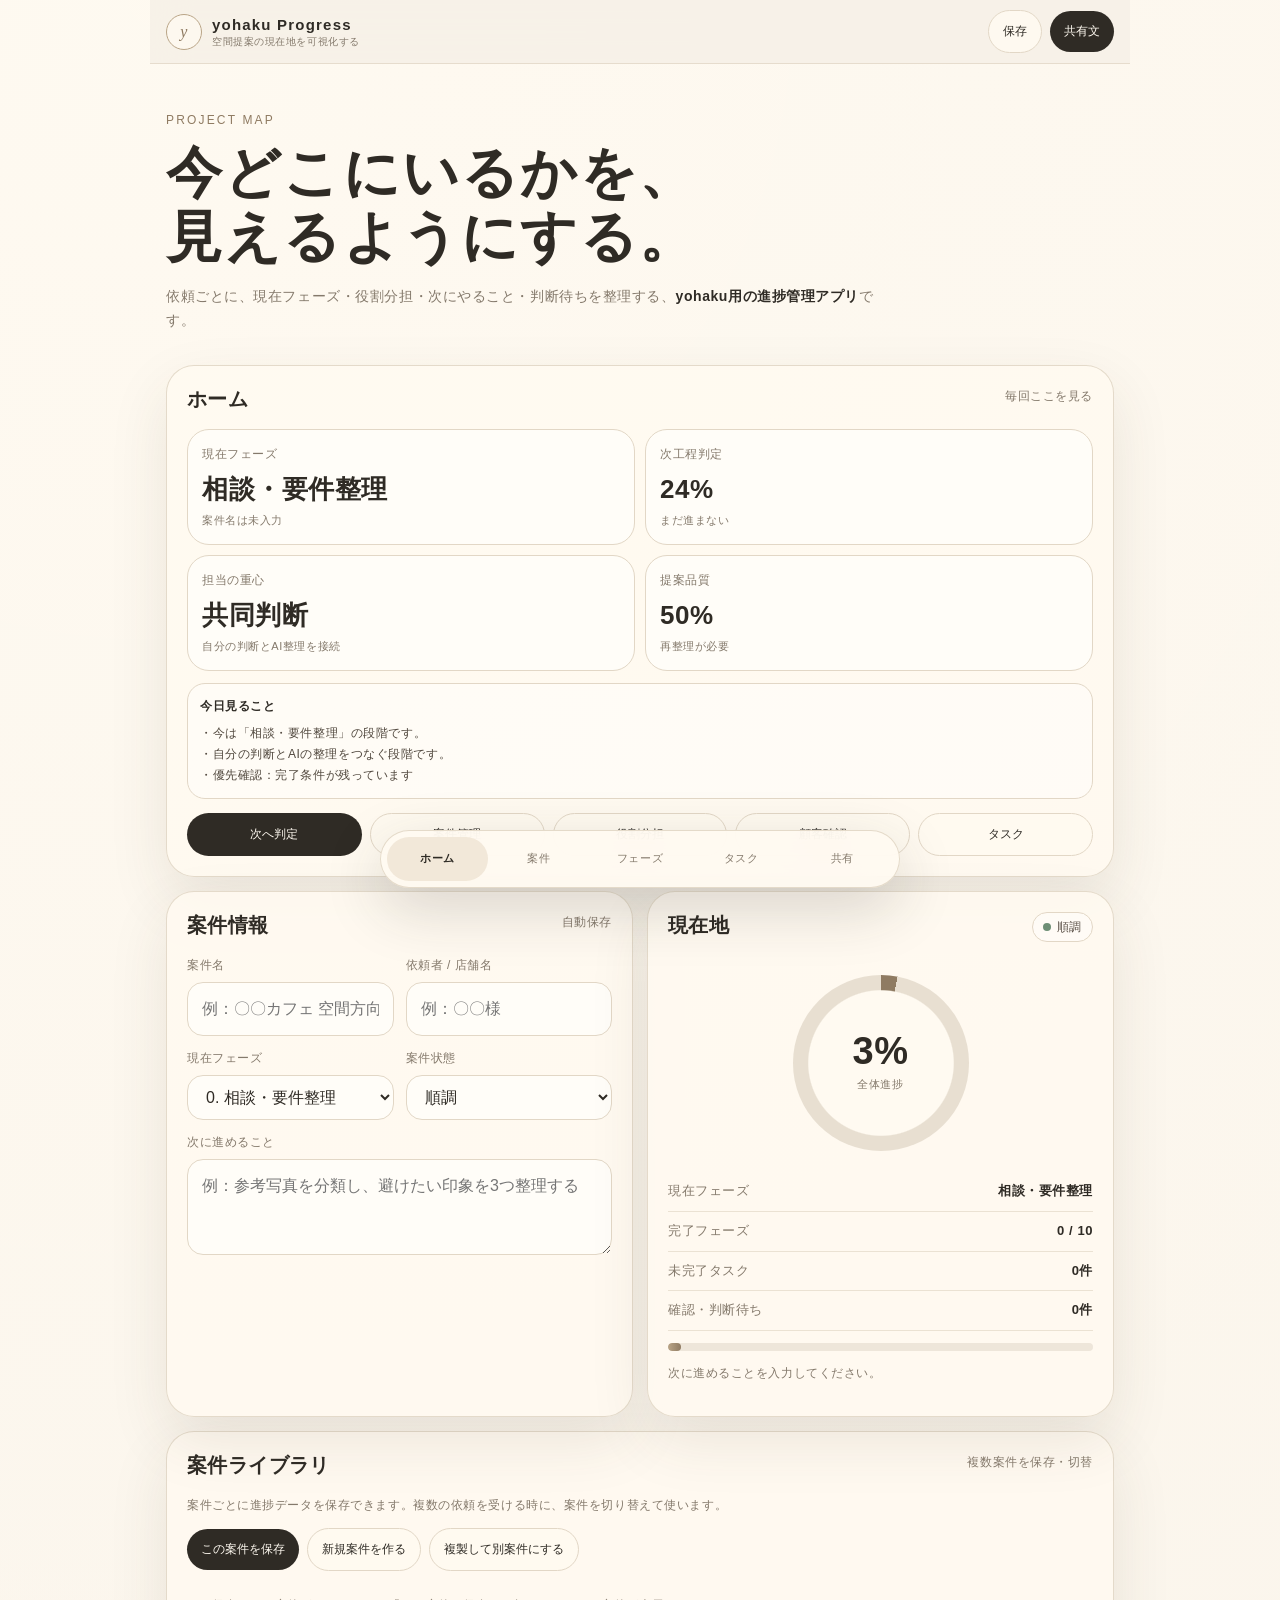
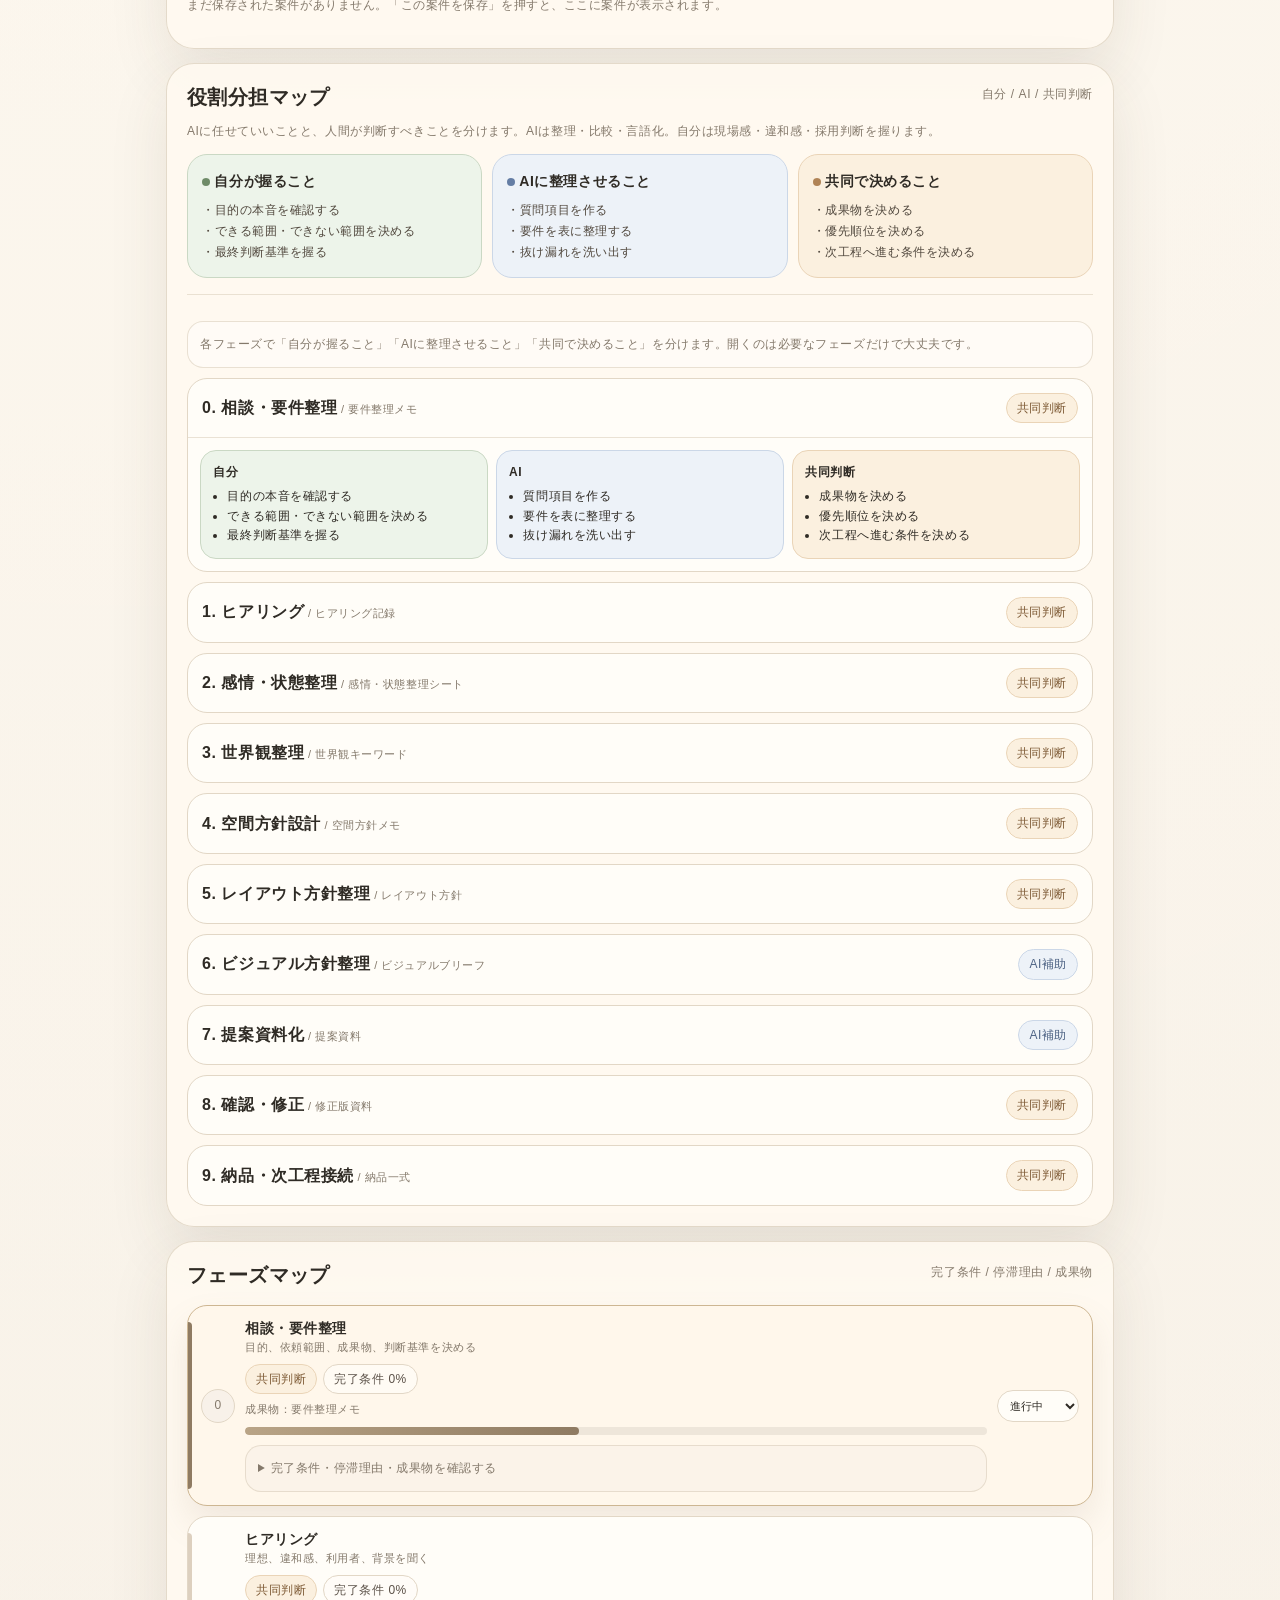
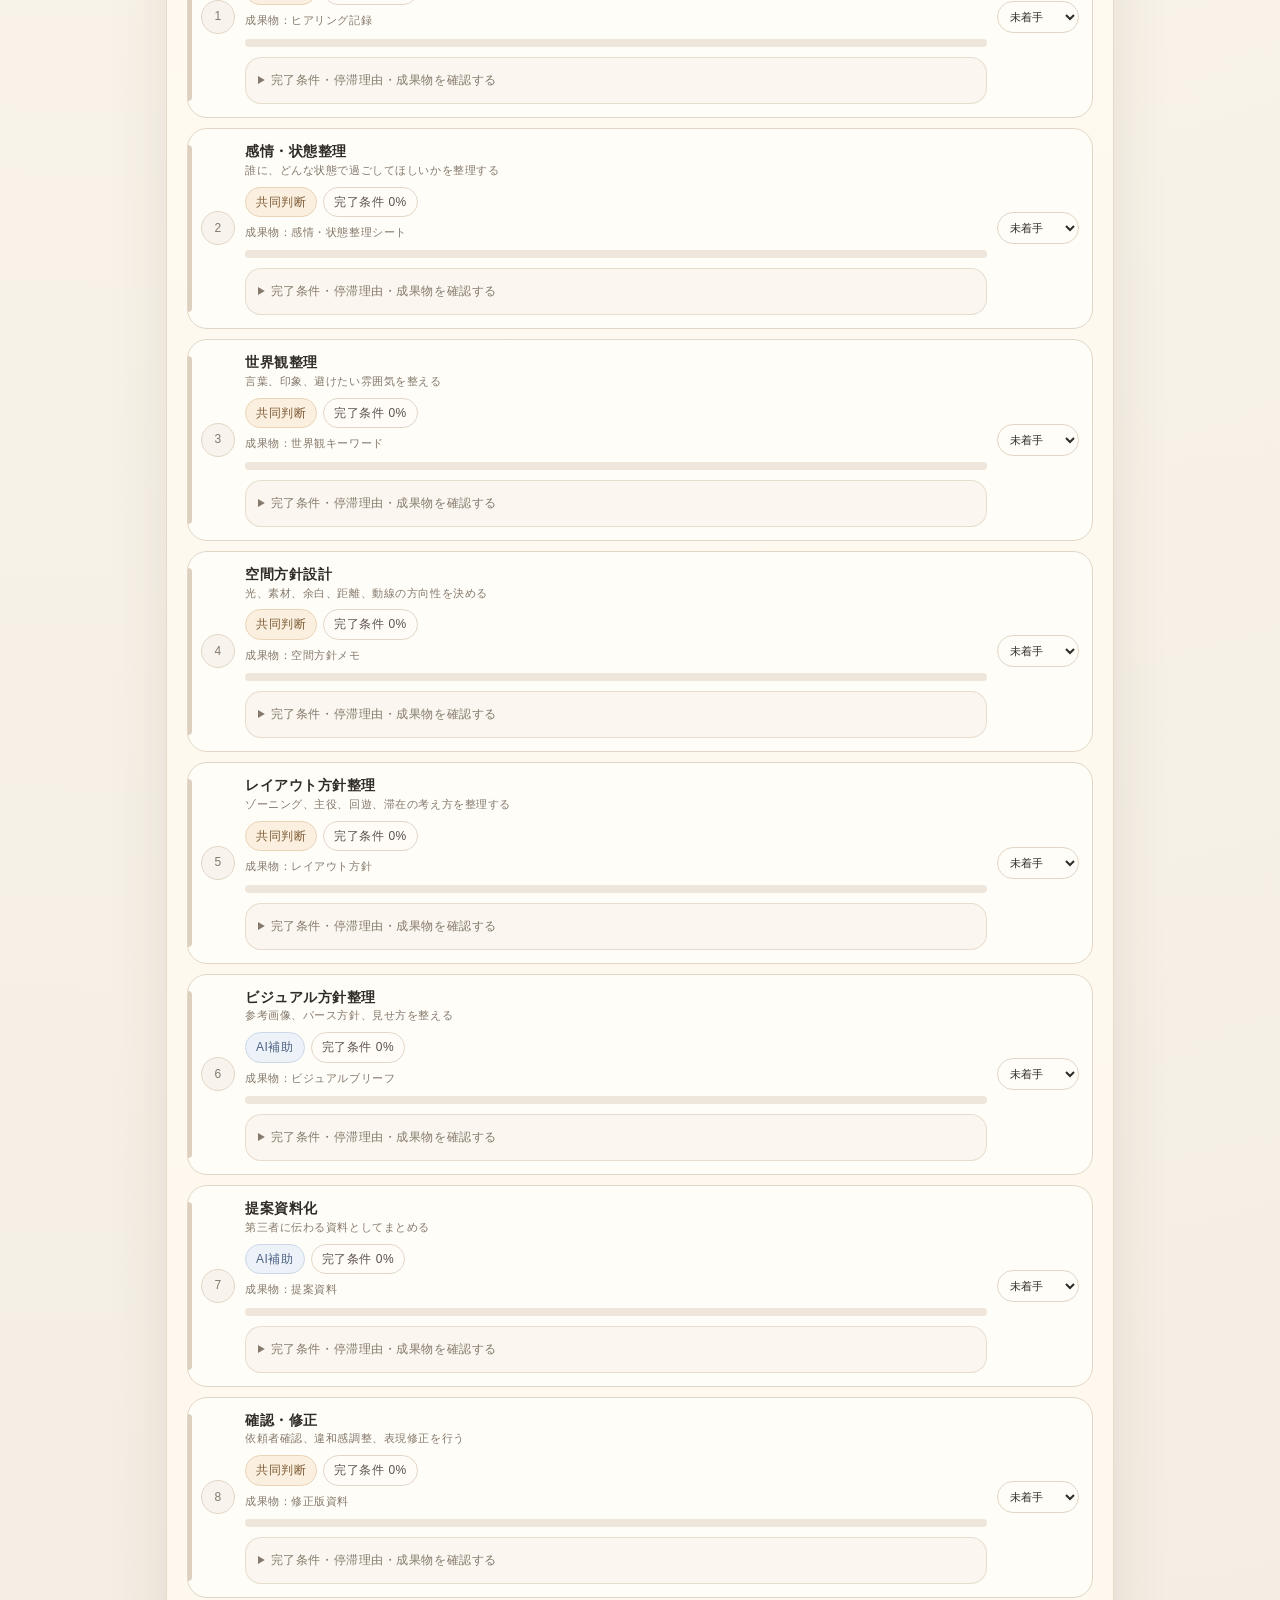
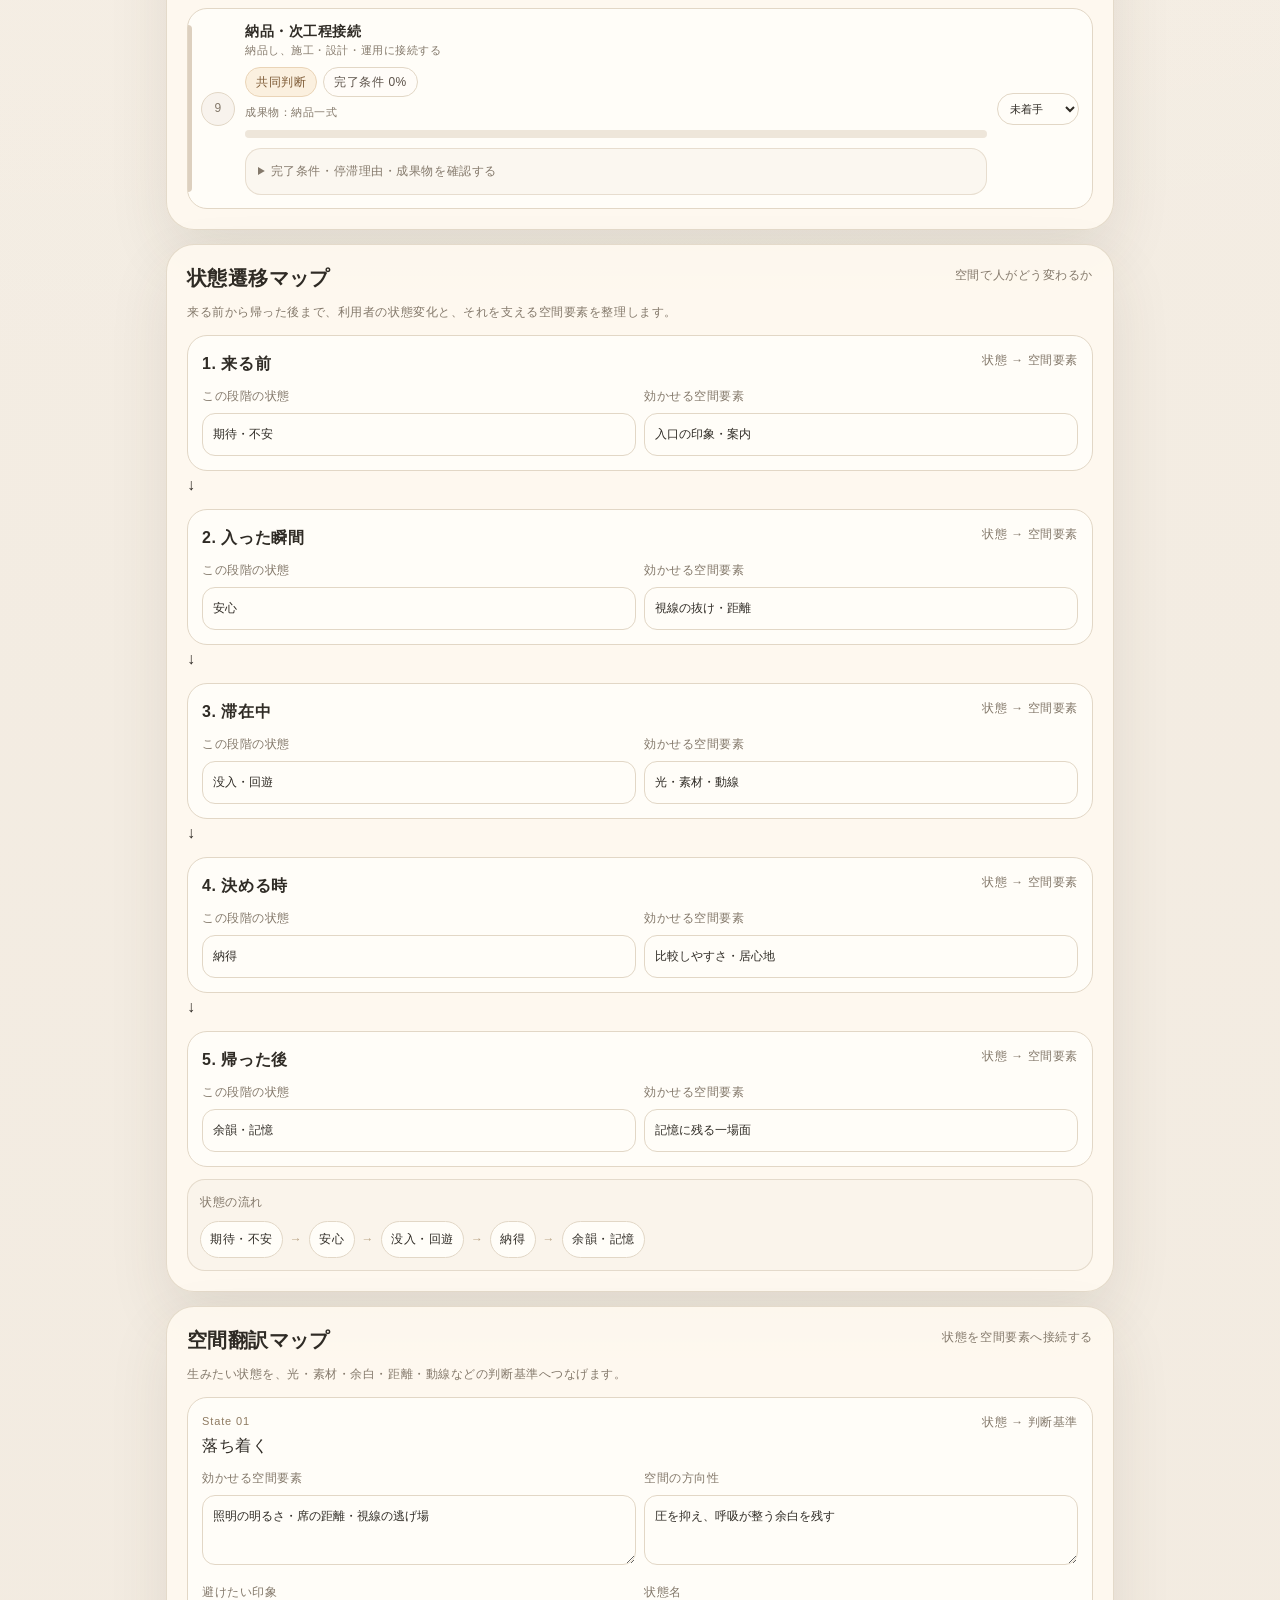
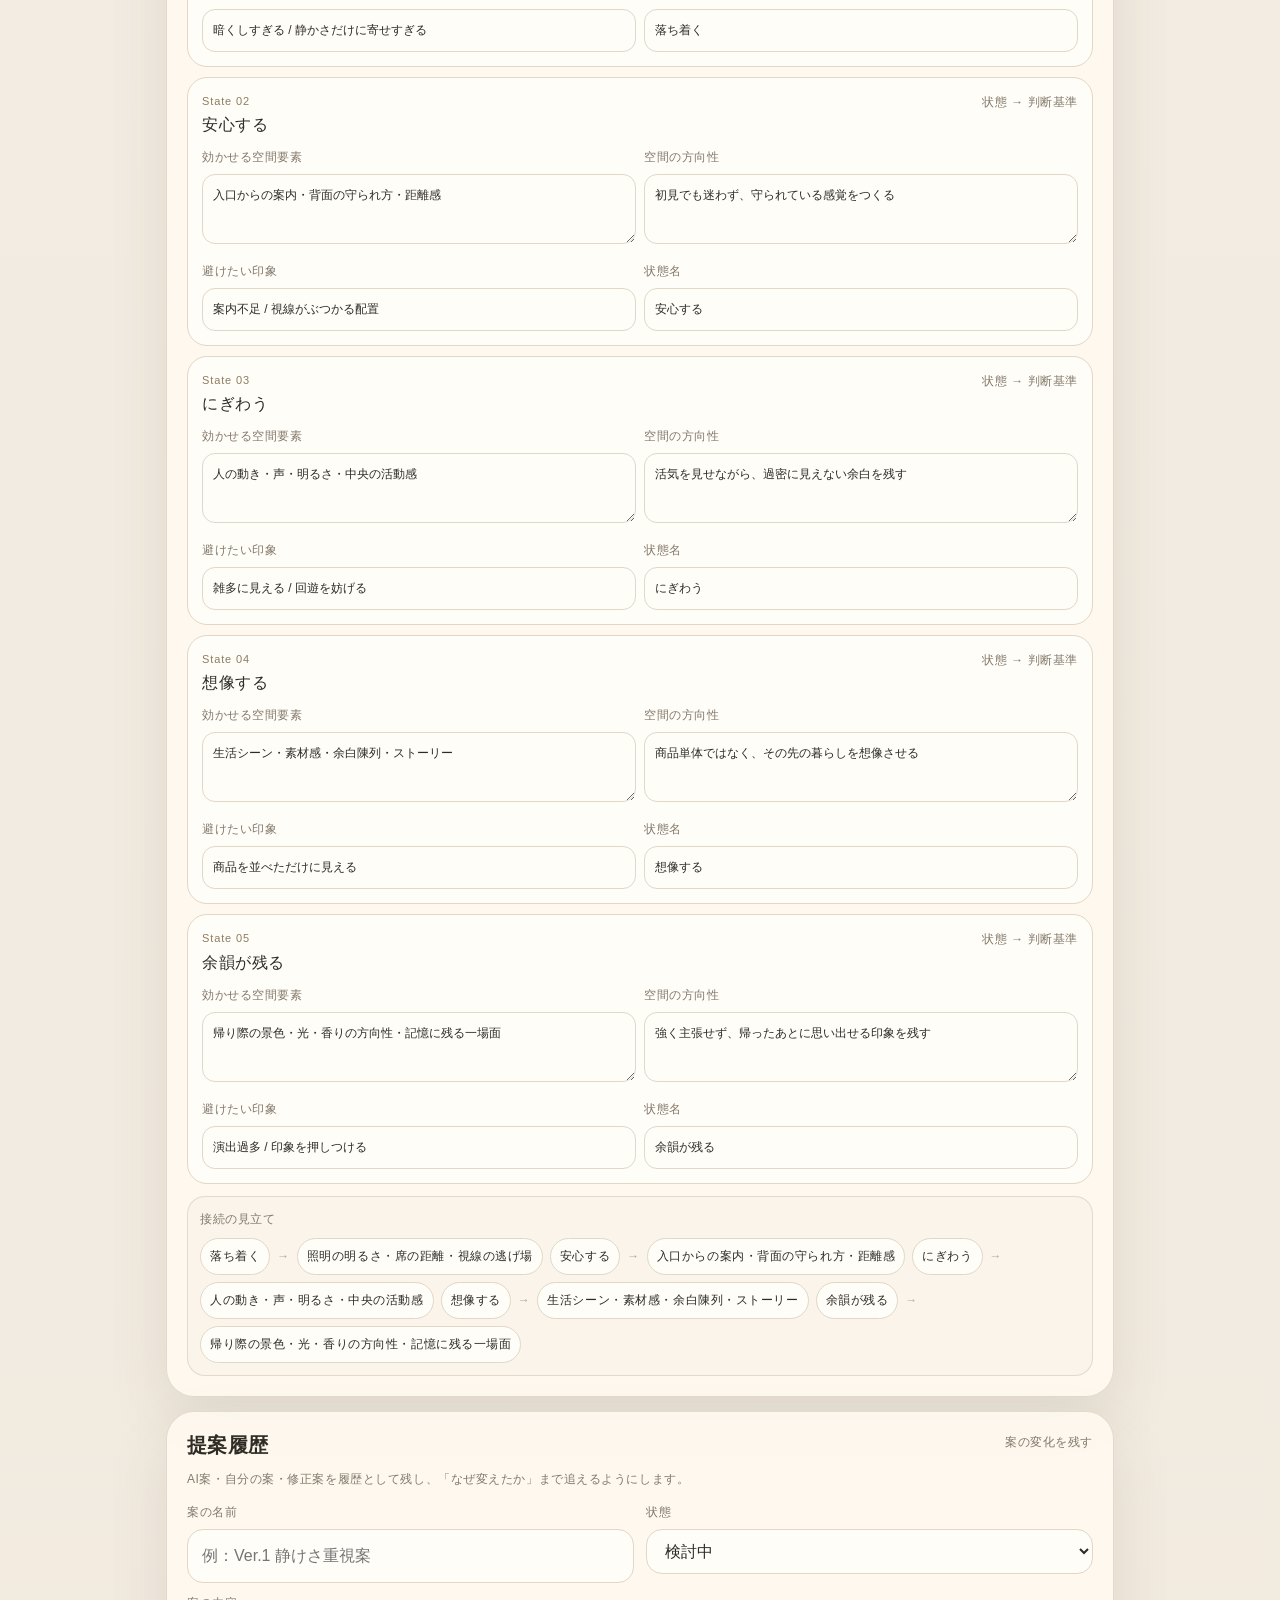
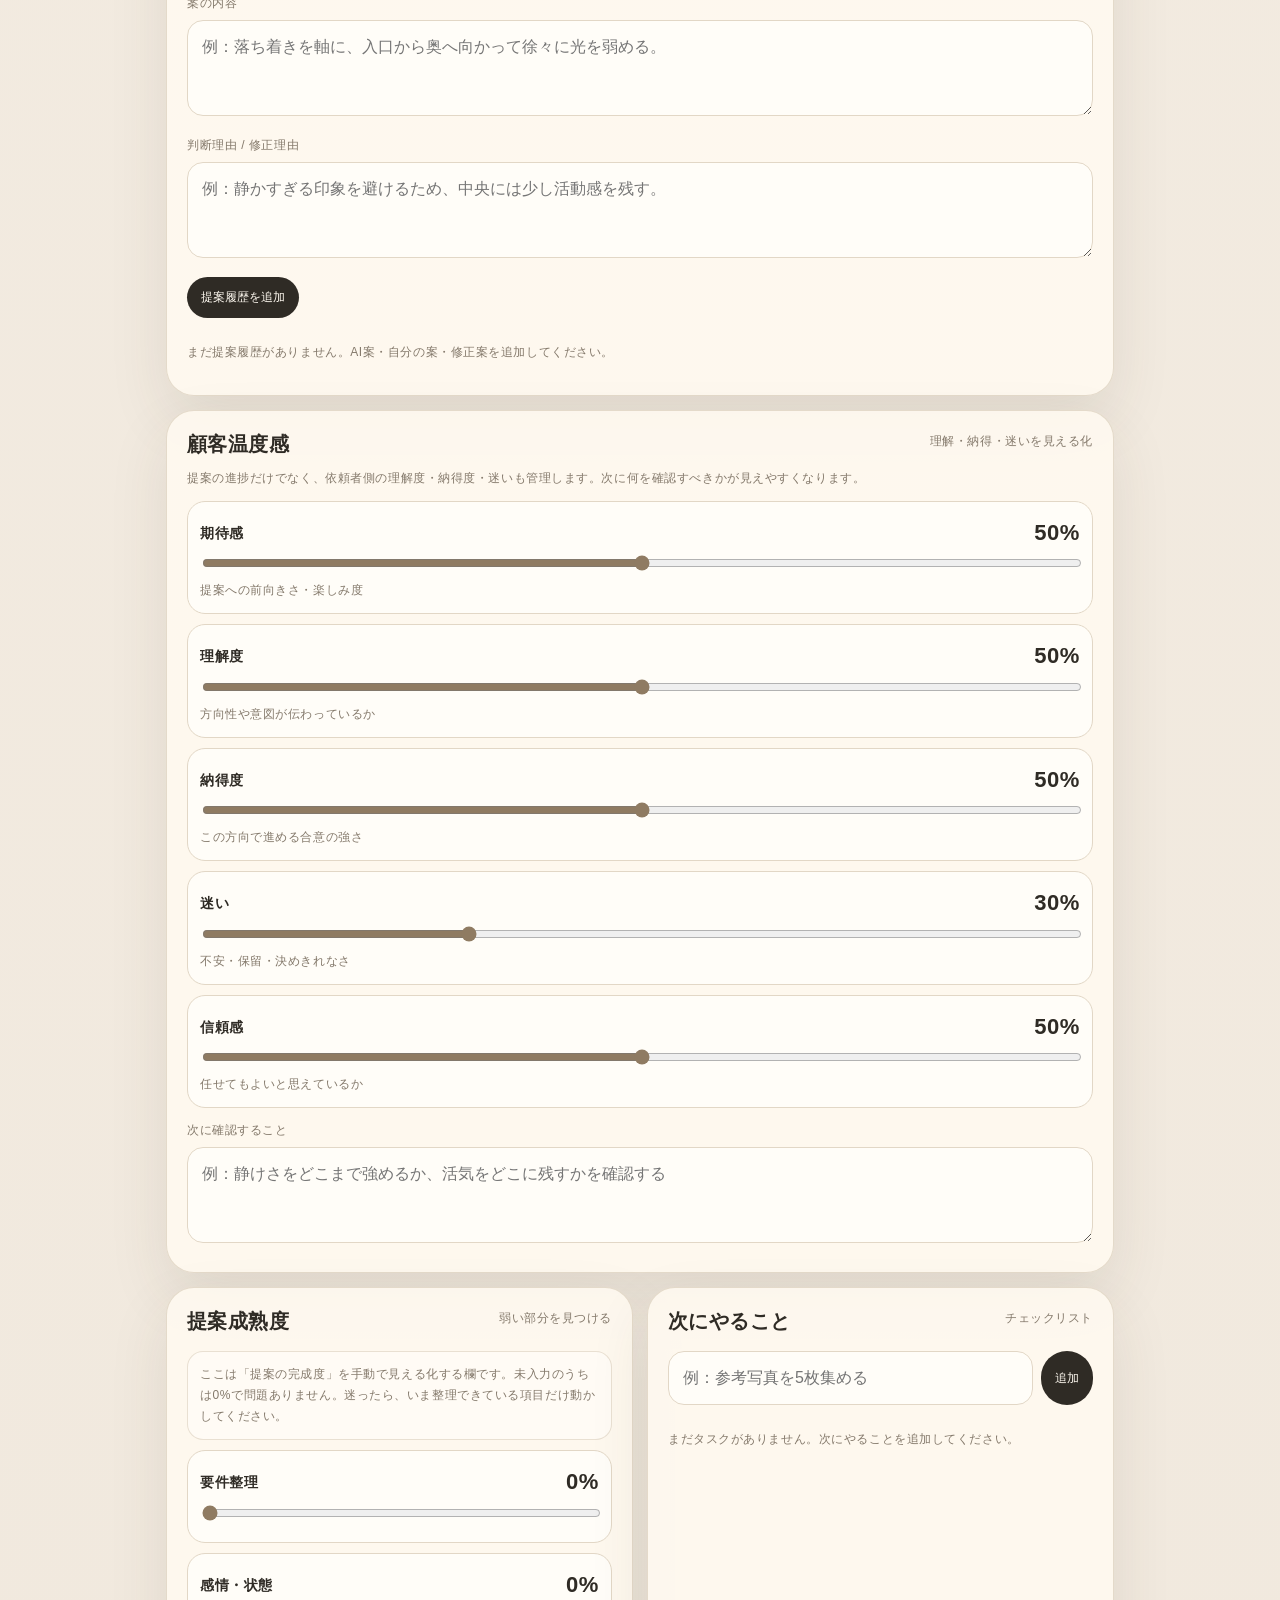
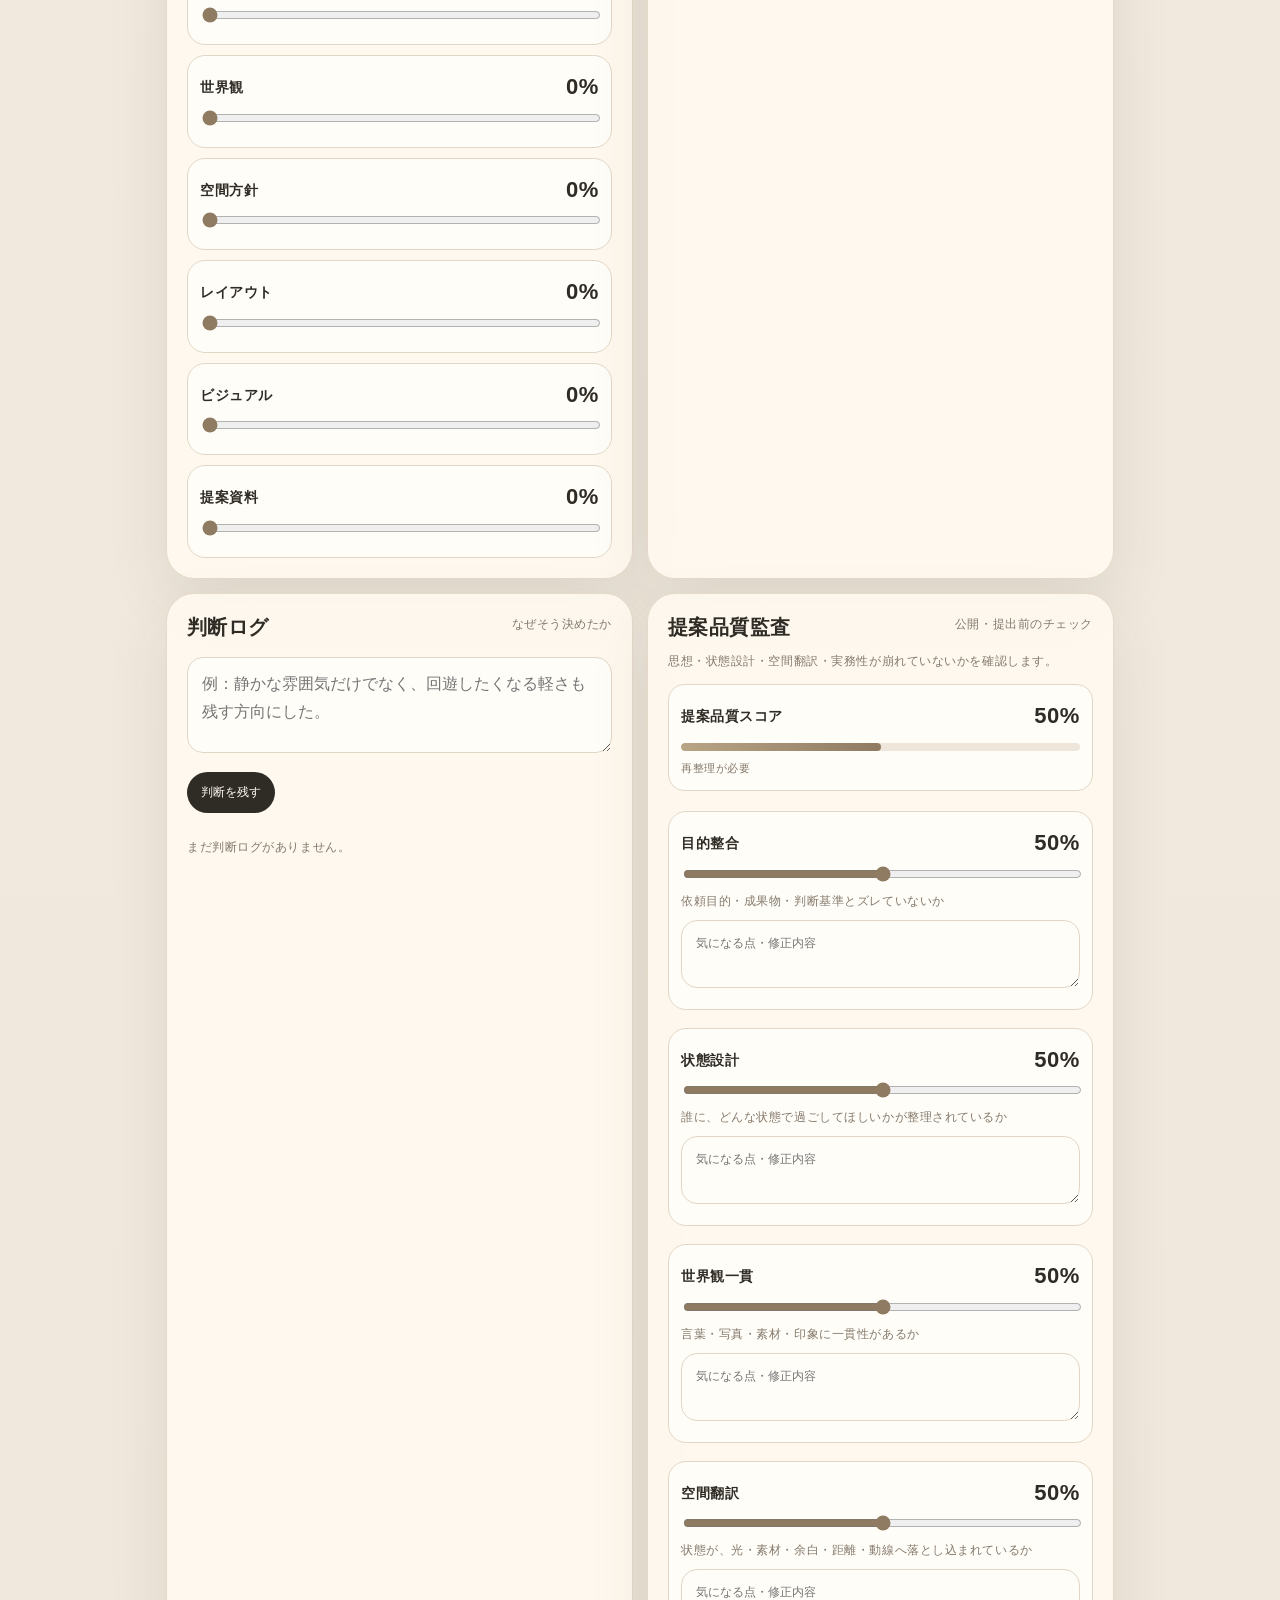
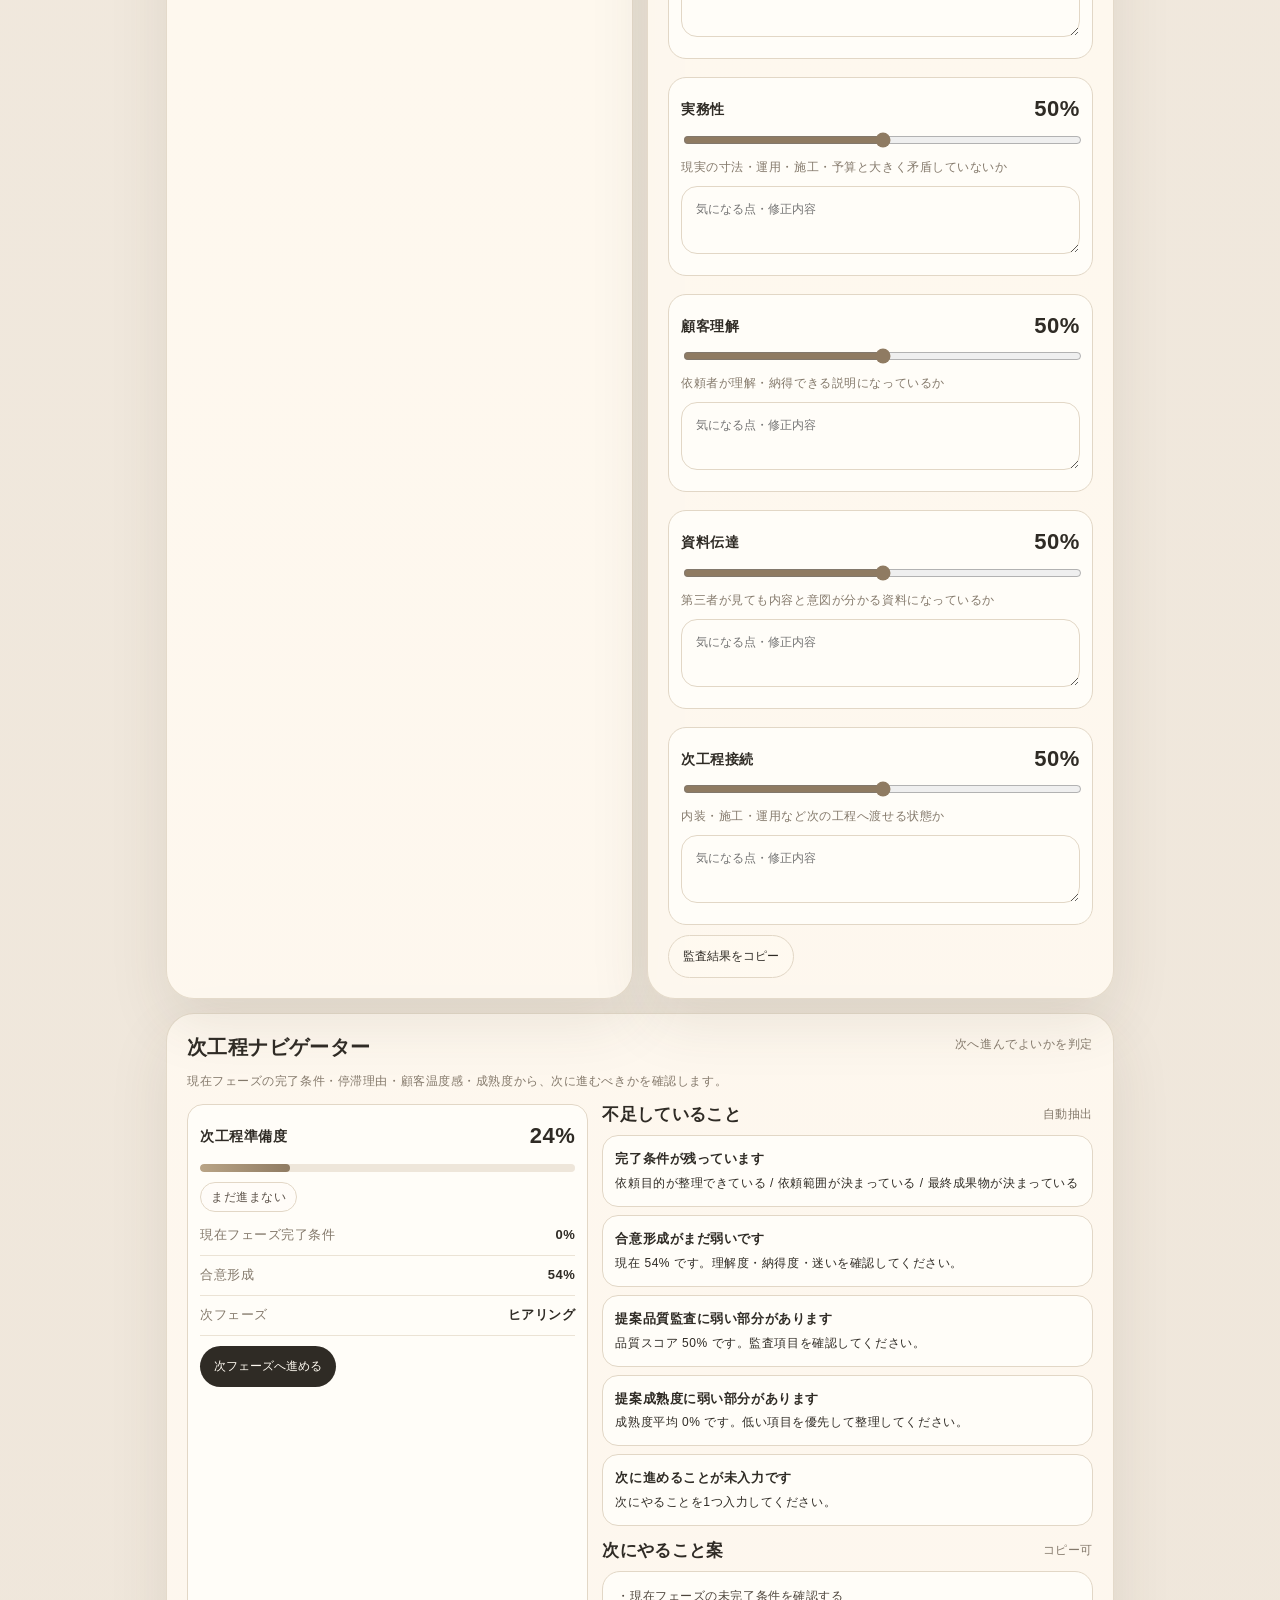
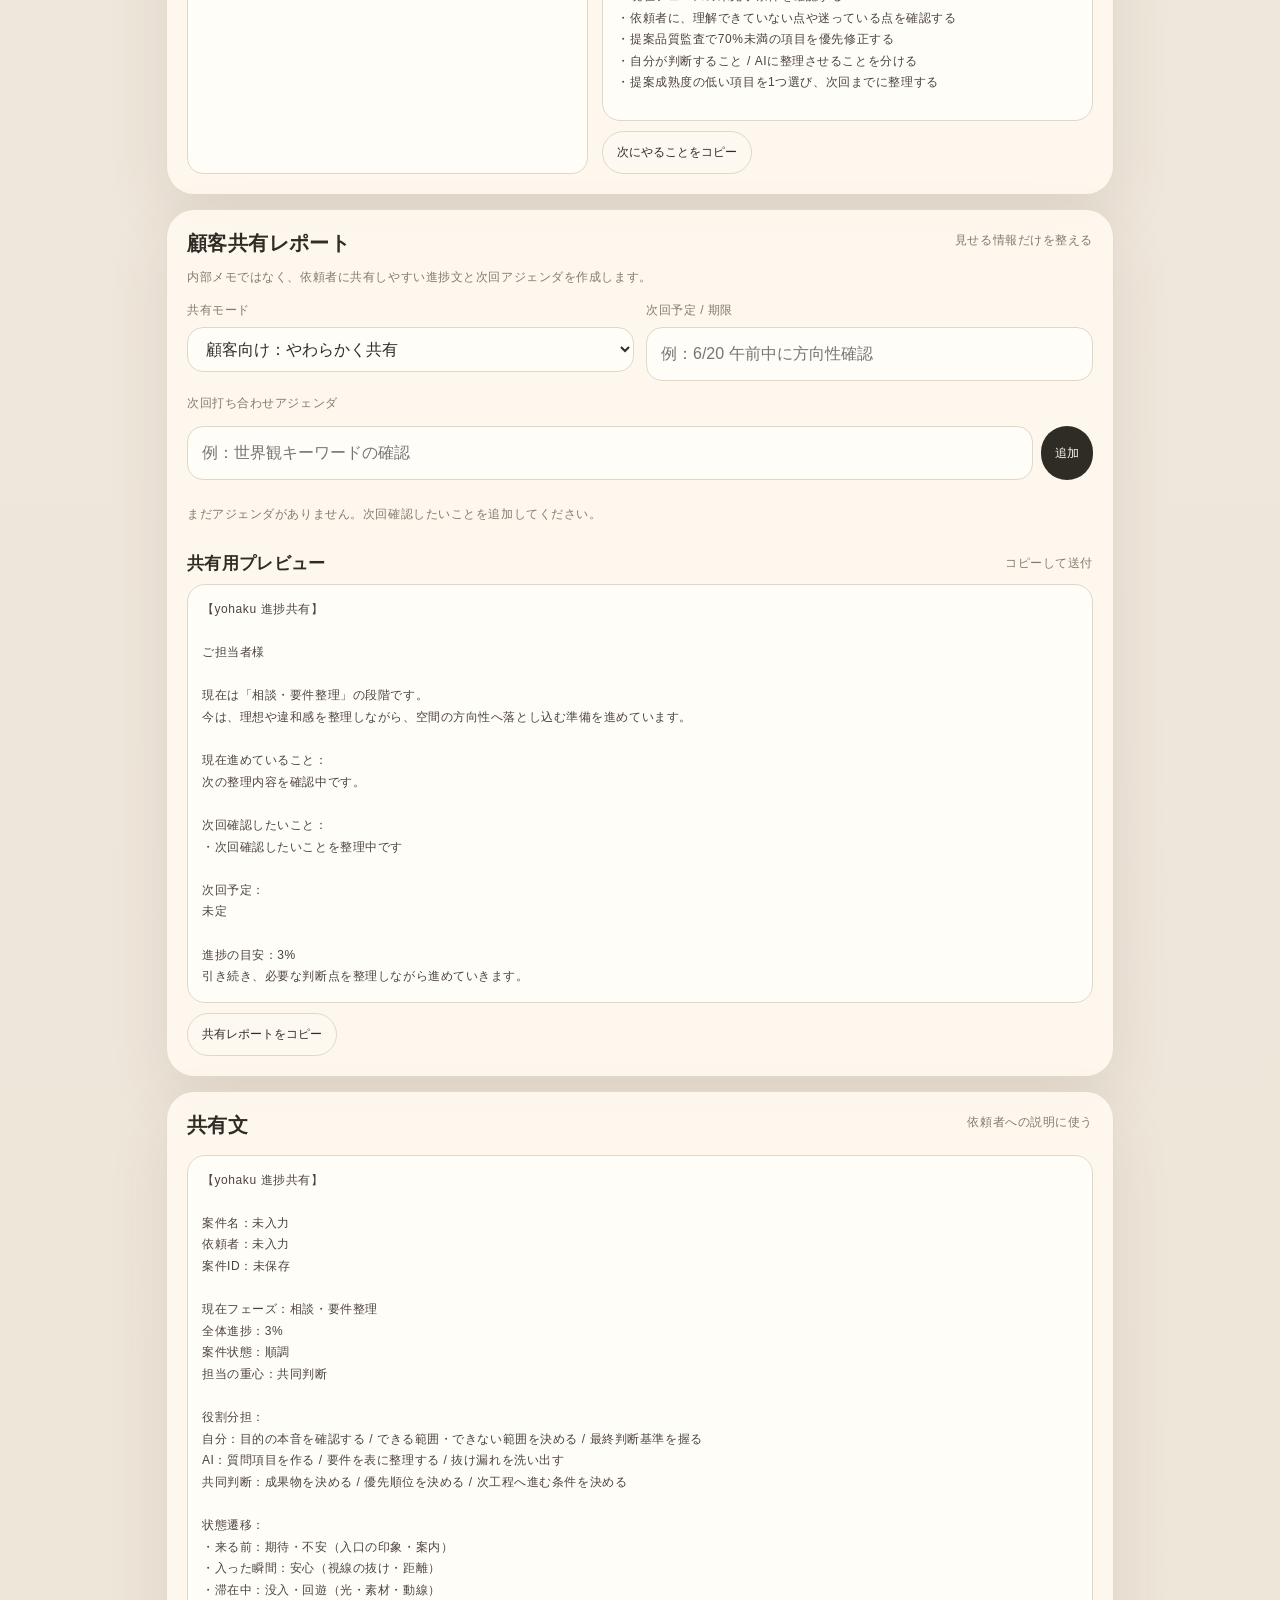
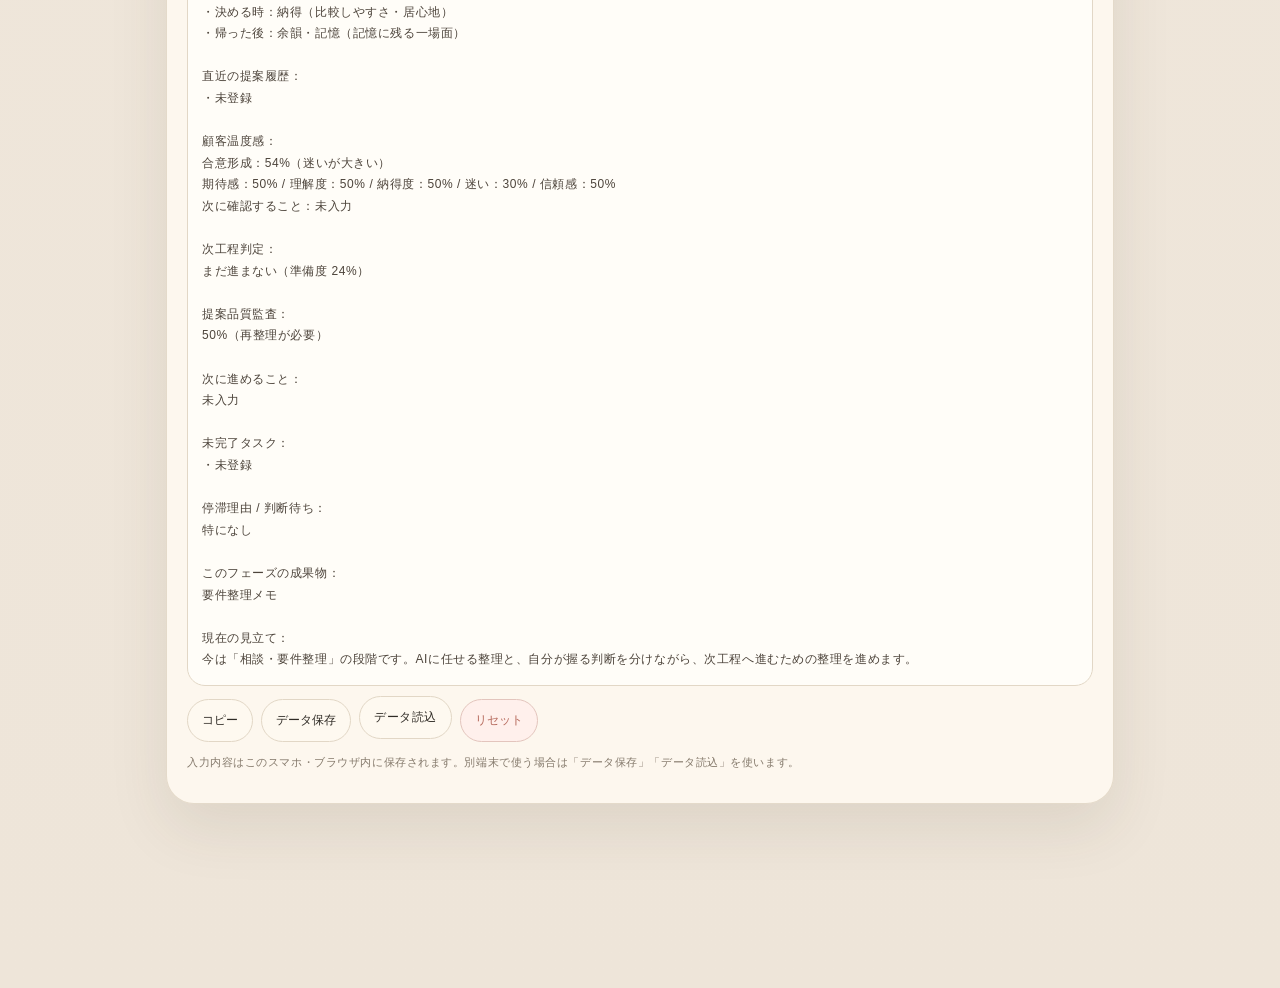
==== commit 46eef95e: "Add files via upload" ====
--- a/progress.html
+++ b/progress.html
@@ -3,7 +3,7 @@
 <head>
   <meta charset="utf-8" />
   <meta name="viewport" content="width=device-width,initial-scale=1,viewport-fit=cover" />
-  <title>yohaku Progress</title>
+  <title>yohaku Progress v13</title>
   <style>
     :root{
       --bg:#f6f0e7;
@@ -27,7 +27,7 @@
       --wait:#c49a5f;
       --shadow:0 24px 60px rgba(64,55,43,.10);
       --radius:28px;
-      --navH:76px;
+      --navH:96px;
     }
     *{box-sizing:border-box}
     html{scroll-behavior:smooth}
@@ -43,8 +43,8 @@
     }
     button,input,select,textarea{font:inherit}
     button{touch-action:manipulation}
-    .app{width:min(980px,100%);margin:0 auto;padding:16px 16px calc(var(--navH) + 46px)}
-    section[id],.card[id]{scroll-margin-top:92px}
+    .app{width:min(980px,100%);margin:0 auto;padding:16px 16px calc(var(--navH) + 88px + env(safe-area-inset-bottom))}
+    section[id],.card[id]{scroll-margin-top:108px}
     .topbar{
       position:sticky;top:0;z-index:30;
       margin:-16px -16px 18px;padding:calc(10px + env(safe-area-inset-top)) 16px 10px;
@@ -87,6 +87,10 @@
     .role-now{display:grid;gap:10px}.role-card{border-radius:20px;border:1px solid var(--line);padding:14px;background:#fffdf8}.role-card.human{border-color:#cad8c4;background:var(--human-bg)}.role-card.ai{border-color:#cbd7e7;background:var(--ai-bg)}.role-card.joint{border-color:#ead4b7;background:var(--joint-bg)}.role-card h3{font-size:14px;margin:0 0 6px}.role-card p{margin:0;font-size:12px;color:#51483e}
     .phase-map,.role-map,.task-list,.log,.project-list{display:grid;gap:10px}.phase{display:grid;grid-template-columns:34px 1fr auto;gap:10px;align-items:center;border:1px solid var(--line);background:#fffdf8;border-radius:20px;padding:13px;position:relative}.phase:before{content:"";position:absolute;left:0;top:16px;bottom:16px;width:4px;border-radius:0 999px 999px 0;background:#ddd0bf}.phase.current{background:#fff7eb;border-color:#cdb692;box-shadow:0 18px 34px rgba(143,123,98,.13)}.phase.done{background:#f4f8f1;border-color:#ceddc8}.phase.waiting{background:#fff8ed;border-color:#ead0aa}.phase.risk{background:#fff2ee;border-color:#e0bfb7}.phase.current:before{background:var(--accent)}.phase.done:before{background:var(--good)}.phase.waiting:before{background:var(--wait)}.phase.risk:before{background:var(--risk)}.phase-num{width:34px;height:34px;border-radius:999px;display:grid;place-items:center;background:rgba(245,240,232,.7);border:1px solid var(--line);font-size:12px;color:var(--muted);flex:0 0 auto}.phase-title{font-weight:760;font-size:14px;line-height:1.35}.phase-desc{font-size:11px;color:var(--muted);line-height:1.45;margin-top:2px}.phase select{width:auto;max-width:120px;border-radius:999px;padding:8px 8px;font-size:11px}.phase-status-row{display:flex;gap:6px;flex-wrap:wrap;margin-top:8px}.phase-detail{margin-top:10px;padding:12px;border:1px solid rgba(226,215,198,.78);background:rgba(246,240,231,.44);border-radius:16px}.phase-detail summary{cursor:pointer}.check-grid{display:grid;gap:8px;margin-top:10px}.check-item{display:grid;grid-template-columns:auto 1fr;gap:8px;font-size:12px;color:#4e463d;line-height:1.55}.check-item input{width:16px;height:16px;margin-top:2px;accent-color:var(--accent)}.phase-note-grid{display:grid;grid-template-columns:1fr;gap:10px;margin-top:12px}@media(min-width:720px){.phase-note-grid{grid-template-columns:1fr 1fr}}.mini-field textarea,.mini-field input{font-size:12px;min-height:48px;padding:10px;border-radius:13px}.mini-field textarea{min-height:78px}.phase-complete-rate{font-size:11px;color:var(--muted);margin-top:6px}
     .role-phase{border:1px solid var(--line);background:#fffdf8;border-radius:20px;padding:14px}.role-phase-head{display:flex;align-items:center;justify-content:space-between;gap:8px;margin-bottom:10px}.role-columns{display:grid;grid-template-columns:1fr;gap:8px}@media(min-width:720px){.role-columns{grid-template-columns:repeat(3,1fr)}}.role-mini{border-radius:16px;padding:12px;font-size:12px;line-height:1.65;border:1px solid var(--line)}.role-mini.human{background:var(--human-bg);border-color:#cad8c4}.role-mini.ai{background:var(--ai-bg);border-color:#cbd7e7}.role-mini.joint{background:var(--joint-bg);border-color:#ead4b7}.role-mini b{display:block;margin-bottom:4px}.role-mini ul{margin:0;padding-left:1.2em}
+
+    .use-guide{display:grid;gap:8px;margin-top:12px}.use-step{display:grid;grid-template-columns:32px 1fr;gap:10px;align-items:start;border:1px solid var(--line);background:#fffdf8;border-radius:16px;padding:11px}.use-step b{display:grid;place-items:center;width:32px;height:32px;border-radius:999px;background:#f2e8d9;color:#6b5b49}.use-step strong{font-size:13px}.use-step span{display:block;font-size:11px;color:var(--muted);margin-top:2px}
+    details.role-phase{padding:0;overflow:hidden}.role-summary{list-style:none;cursor:pointer;padding:14px;display:flex;align-items:center;justify-content:space-between;gap:10px}.role-summary::-webkit-details-marker{display:none}.role-phase[open] .role-summary{border-bottom:1px solid rgba(226,215,198,.7)}.role-phase .role-columns{padding:12px}.role-summary small{font-size:11px;color:var(--muted)}
+    .compact-note{font-size:12px;color:var(--muted);background:rgba(255,253,248,.7);border:1px solid rgba(226,215,198,.75);border-radius:16px;padding:12px;margin-top:10px}
     .journey-flow,.translation-map{display:grid;gap:10px}.journey-node,.translate-row{border:1px solid var(--line);background:#fffdf8;border-radius:20px;padding:14px}.journey-head,.translate-head{display:flex;justify-content:space-between;gap:8px;margin-bottom:8px}.journey-stage,.translate-label{font-size:11px;color:var(--accent);letter-spacing:.08em}.journey-fields,.translate-fields{display:grid;grid-template-columns:1fr;gap:8px}@media(min-width:720px){.journey-fields,.translate-fields{grid-template-columns:1fr 1fr}}.journey-fields input,.translate-fields input,.translate-fields textarea{font-size:12px;padding:10px;border-radius:13px}.translate-fields textarea{min-height:70px}.flow-preview,.connection-preview{margin-top:12px;padding:12px;border-radius:18px;background:rgba(246,240,231,.54);border:1px solid rgba(226,215,198,.88)}.chip-line{display:flex;flex-wrap:wrap;gap:7px;align-items:center;font-size:12px}.chip{padding:7px 9px;border-radius:999px;background:#fffdf8;border:1px solid var(--line)}.arrow{color:var(--soft)}
     .proposal-grid{display:grid;gap:10px}.proposal-item{border:1px solid var(--line);background:#fffdf8;border-radius:18px;padding:12px;font-size:12px}.proposal-title-row{display:flex;justify-content:space-between;gap:8px}.proposal-title{font-size:14px;font-weight:760}.proposal-meta{font-size:11px;color:var(--muted)}
     .slider-card{border:1px solid var(--line);border-radius:18px;background:#fffdf8;padding:12px;margin-top:10px}.slider-head{display:flex;justify-content:space-between;gap:8px;align-items:center;font-size:14px;font-weight:650}.slider-head strong{font-size:22px}input[type=range]{padding:0;border:0;background:transparent;accent-color:var(--accent)}.slider-card textarea{margin-top:8px;min-height:66px;font-size:12px}
@@ -377,20 +381,20 @@
     }
     function renderHomeFocus(nav){const items=[];const cur=phases[state.currentPhase];const role=roleForPhase(state.currentPhase);items.push(`今は「${cur.name}」の段階です。`);items.push(role==="AI"?"AIには案出し・比較・言語化を任せて、自分は違和感と採用判断を見てください。":role==="自分"?"ここは自分の現場感・目的判断が中心です。AIは補助として使ってください。":"自分の判断とAIの整理をつなぐ段階です。");items.push(nav.issues[0]?.title?`優先確認：${nav.issues[0].title}`:"次へ進める状態です。");homeFocus.innerHTML=`<strong>今日見ること</strong>${items.map(x=>`<div>・${esc(x)}</div>`).join("")}`}
     function renderProjectLibrary(){let list=[];try{list=JSON.parse(localStorage.getItem(LIBRARY_KEY)||"[]")}catch(e){};projectList.innerHTML=list.length?list.map(p=>`<div class="quality-item"><b>${esc(p.projectName||"無題の案件")}</b><div class="small">${esc(p.clientName||"依頼者未入力")} / ${esc(phases[p.currentPhase]?.name||"未設定")} / ${p.updatedAt?new Date(p.updatedAt).toLocaleString("ja-JP"):""}</div><div class="btn-row" style="margin-top:8px"><button class="ghost-btn" data-load-project="${esc(p.projectId)}">読込</button><button class="danger-btn" data-delete-project="${esc(p.projectId)}">削除</button></div></div>`).join(""):`<p class="small">まだ保存された案件がありません。「この案件を保存」を押すと、ここに案件が表示されます。</p>`;document.querySelectorAll('[data-load-project]').forEach(b=>b.onclick=()=>loadProject(b.dataset.loadProject));document.querySelectorAll('[data-delete-project]').forEach(b=>b.onclick=()=>deleteProject(b.dataset.deleteProject))}
-    function renderRoles(){const cur=phases[state.currentPhase];roleNow.innerHTML=[['human','自分が握ること',cur.role.human],['ai','AIに任せてよいこと',cur.role.ai],['joint','共同で決めること',cur.role.joint]].map(([cls,title,arr])=>`<div class="role-card ${cls}"><h3><span class="dot ${cls}"></span> ${title}</h3><p>${arr.map(x=>`・${esc(x)}`).join('<br>')}</p></div>`).join('');roleMap.innerHTML=phases.map(p=>`<div class="role-phase"><div class="role-phase-head"><strong>${p.id}. ${esc(p.name)}</strong><span class="pill ${roleClass(roleForPhase(p.id))}">${roleShort(roleForPhase(p.id))}</span></div><div class="role-columns"><div class="role-mini human"><b>自分</b><ul>${p.role.human.map(x=>`<li>${esc(x)}</li>`).join('')}</ul></div><div class="role-mini ai"><b>AI</b><ul>${p.role.ai.map(x=>`<li>${esc(x)}</li>`).join('')}</ul></div><div class="role-mini joint"><b>共同判断</b><ul>${p.role.joint.map(x=>`<li>${esc(x)}</li>`).join('')}</ul></div></div></div>`).join('')}
+    function renderRoles(){const cur=phases[state.currentPhase];roleNow.innerHTML=[['human','自分が握ること',cur.role.human],['ai','AIに整理させること',cur.role.ai],['joint','共同で決めること',cur.role.joint]].map(([cls,title,arr])=>`<div class="role-card ${cls}"><h3><span class="dot ${cls}"></span> ${title}</h3><p>${arr.map(x=>`・${esc(x)}`).join('<br>')}</p></div>`).join('');roleMap.innerHTML='<div class="compact-note">各フェーズで「自分が握ること」「AIに整理させること」「共同で決めること」を分けます。開くのは必要なフェーズだけで大丈夫です。</div>'+phases.map(p=>`<details class="role-phase" ${Number(state.currentPhase)===p.id?'open':''}><summary class="role-summary"><div><strong>${p.id}. ${esc(p.name)}</strong><small> / ${esc(p.deliverable)}</small></div><span class="pill ${roleClass(roleForPhase(p.id))}">${roleShort(roleForPhase(p.id))}</span></summary><div class="role-columns"><div class="role-mini human"><b>自分</b><ul>${p.role.human.map(x=>`<li>${esc(x)}</li>`).join('')}</ul></div><div class="role-mini ai"><b>AI</b><ul>${p.role.ai.map(x=>`<li>${esc(x)}</li>`).join('')}</ul></div><div class="role-mini joint"><b>共同判断</b><ul>${p.role.joint.map(x=>`<li>${esc(x)}</li>`).join('')}</ul></div></div></details>`).join('')}
     function renderPhases(){phaseMap.innerHTML=state.phases.map(p=>{const meta=phases[p.id];const rate=phaseCheckRate(p);const cls=[statusClass(p.status),Number(state.currentPhase)===p.id?"current":""].join(' ');return `<div class="phase ${cls}"><div class="phase-num">${p.id}</div><div><div class="phase-title">${esc(meta.name)}</div><div class="phase-desc">${esc(meta.desc)}</div><div class="phase-status-row"><span class="pill ${roleClass(roleForPhase(p.id))}">${roleShort(roleForPhase(p.id))}</span><span class="pill">完了条件 ${rate}%</span></div><div class="phase-complete-rate">成果物：${esc(p.deliverable||meta.deliverable)}</div><div class="progress-line" style="margin-top:8px"><i style="width:${phaseProgress(p)}%"></i></div><details class="phase-detail"><summary class="small">完了条件・停滞理由・成果物を確認する</summary><div class="check-grid">${meta.checks.map((c,idx)=>`<label class="check-item"><input type="checkbox" ${p.checks[idx]?"checked":""} data-phase-check="${p.id}" data-check-index="${idx}"><span>${esc(c)}</span></label>`).join('')}</div><div class="phase-note-grid"><div class="mini-field"><label>停滞理由 / 判断待ち</label><textarea data-phase-blocker="${p.id}" placeholder="例：依頼者判断待ち、現地寸法未確認">${esc(p.blocker)}</textarea></div><div class="mini-field"><label>このフェーズの成果物</label><input data-phase-deliverable="${p.id}" value="${esc(p.deliverable||meta.deliverable)}"></div></div></details></div><select data-phase-status="${p.id}">${statuses.map(s=>`<option ${p.status===s?"selected":""}>${s}</option>`).join('')}</select></div>`}).join('');document.querySelectorAll('[data-phase-status]').forEach(el=>el.onchange=e=>{const id=+e.target.dataset.phaseStatus;state.phases[id].status=e.target.value;if(e.target.value==="進行中")state.currentPhase=id;saveState()});document.querySelectorAll('[data-phase-check]').forEach(el=>el.onchange=e=>{const id=+e.target.dataset.phaseCheck,idx=+e.target.dataset.checkIndex;state.phases[id].checks[idx]=e.target.checked;if(phaseCheckRate(state.phases[id])===100&&state.phases[id].status!=="完了")state.phases[id].status="確認待ち";saveState()});document.querySelectorAll('[data-phase-blocker]').forEach(el=>el.oninput=e=>{const id=+e.target.dataset.phaseBlocker;state.phases[id].blocker=e.target.value;if(e.target.value.trim()&&state.phases[id].status!=="完了")state.phases[id].status="要判断";saveState()});document.querySelectorAll('[data-phase-deliverable]').forEach(el=>el.oninput=e=>{state.phases[+e.target.dataset.phaseDeliverable].deliverable=e.target.value;saveState()})}
     function renderJourney(){journeyFlow.innerHTML=state.journey.map((j,i)=>`<div><div class="journey-node"><div class="journey-head"><strong>${i+1}. ${esc(j.stage)}</strong><span class="small">状態 → 空間要素</span></div><div class="journey-fields"><div><label>この段階の状態</label><input data-journey-state="${i}" value="${esc(j.state)}"></div><div><label>効かせる空間要素</label><input data-journey-space="${i}" value="${esc(j.space)}"></div></div></div>${i<state.journey.length-1?'<div class="journey-arrow">↓</div>':''}</div>`).join('');journeyPreview.innerHTML=state.journey.map((j,i)=>`<span class="chip">${esc(j.state||j.stage)}</span>${i<state.journey.length-1?'<span class="arrow">→</span>':''}`).join('');document.querySelectorAll('[data-journey-state]').forEach(el=>el.oninput=e=>{state.journey[+e.target.dataset.journeyState].state=e.target.value;saveState()});document.querySelectorAll('[data-journey-space]').forEach(el=>el.oninput=e=>{state.journey[+e.target.dataset.journeySpace].space=e.target.value;saveState()})}
     function renderTranslation(){translationRows.innerHTML=state.translation.map((r,i)=>`<div class="translate-row"><div class="translate-head"><div><div class="translate-label">${esc(r.label)}</div><div class="translate-title">${esc(r.title)}</div></div><span class="small">状態 → 判断基準</span></div><div class="translate-fields"><div><label>効かせる空間要素</label><textarea data-trans-el="${i}">${esc(r.element)}</textarea></div><div><label>空間の方向性</label><textarea data-trans-dir="${i}">${esc(r.direction)}</textarea></div><div><label>避けたい印象</label><input data-trans-avoid="${i}" value="${esc(r.avoid)}"></div><div><label>状態名</label><input data-trans-title="${i}" value="${esc(r.title)}"></div></div></div>`).join('');translationPreview.innerHTML=state.translation.map((r,i)=>`<span class="chip">${esc(r.title)}</span><span class="arrow">→</span><span class="chip">${esc(r.element).slice(0,38)}</span>`).join('');document.querySelectorAll('[data-trans-el]').forEach(el=>el.oninput=e=>{state.translation[+e.target.dataset.transEl].element=e.target.value;saveState()});document.querySelectorAll('[data-trans-dir]').forEach(el=>el.oninput=e=>{state.translation[+e.target.dataset.transDir].direction=e.target.value;saveState()});document.querySelectorAll('[data-trans-avoid]').forEach(el=>el.oninput=e=>{state.translation[+e.target.dataset.transAvoid].avoid=e.target.value;saveState()});document.querySelectorAll('[data-trans-title]').forEach(el=>el.oninput=e=>{state.translation[+e.target.dataset.transTitle].title=e.target.value;saveState()})}
     function renderProposalHistory(){proposalHistoryList.innerHTML=state.proposalHistory.length?state.proposalHistory.slice().reverse().map((p,idx)=>`<div class="proposal-item"><div class="proposal-title-row"><div><div class="proposal-title">${esc(p.title||"無題の案")}</div><div class="proposal-meta">${esc(p.status)} / ${new Date(p.date).toLocaleString("ja-JP")}</div></div><button class="plain-x" data-del-proposal="${state.proposalHistory.length-1-idx}">×</button></div><div style="margin-top:8px">${esc(p.content||"")}</div>${p.reason?`<div class="focus-box"><strong>判断理由 / 修正理由</strong>${esc(p.reason)}</div>`:""}</div>`).join(''):`<p class="small">まだ提案履歴がありません。AI案・自分の案・修正案を追加してください。</p>`;document.querySelectorAll('[data-del-proposal]').forEach(b=>b.onclick=()=>{state.proposalHistory.splice(+b.dataset.delProposal,1);saveState()})}
     function renderClientPulse(){clientPulseSliders.innerHTML=clientPulseItems.map(x=>`<div class="slider-card"><div class="slider-head"><span>${x.name}</span><strong id="pulseVal-${x.key}">${state.clientPulse[x.key]}%</strong></div><input type="range" min="0" max="100" value="${state.clientPulse[x.key]}" data-pulse="${x.key}"><div class="small">${x.desc}</div></div>`).join('');clientNextQuestion.value=state.clientPulse.nextQuestion||"";document.querySelectorAll('[data-pulse]').forEach(el=>el.oninput=e=>{state.clientPulse[e.target.dataset.pulse]=Number(e.target.value);saveState()})}
-    function renderMaturity(){maturitySliders.innerHTML=maturityItems.map(x=>`<div class="slider-card"><div class="slider-head"><span>${x}</span><strong>${state.maturity[x]}%</strong></div><input type="range" min="0" max="100" value="${state.maturity[x]}" data-maturity="${x}"></div>`).join('');document.querySelectorAll('[data-maturity]').forEach(el=>el.oninput=e=>{state.maturity[e.target.dataset.maturity]=Number(e.target.value);saveState()})}
+    function renderMaturity(){const vals=Object.values(state.maturity).map(Number);const helper=avg(vals)===0?'<div class="compact-note">ここは「提案の完成度」を手動で見える化する欄です。未入力のうちは0%で問題ありません。迷ったら、いま整理できている項目だけ動かしてください。</div>':'';maturitySliders.innerHTML=helper+maturityItems.map(x=>`<div class="slider-card"><div class="slider-head"><span>${x}</span><strong>${state.maturity[x]}%</strong></div><input type="range" min="0" max="100" value="${state.maturity[x]}" data-maturity="${x}"></div>`).join('');document.querySelectorAll('[data-maturity]').forEach(el=>el.oninput=e=>{state.maturity[e.target.dataset.maturity]=Number(e.target.value);saveState()})}
     function renderTasks(){taskList.innerHTML=state.tasks.length?state.tasks.map((t,i)=>`<div class="task ${t.done?"done":""}"><input type="checkbox" ${t.done?"checked":""} data-task-check="${i}"><div class="task-text">${esc(t.text)}</div><button data-task-del="${i}">×</button></div>`).join(''):`<p class="small">まだタスクがありません。次にやることを追加してください。</p>`;document.querySelectorAll('[data-task-check]').forEach(el=>el.onchange=e=>{state.tasks[+e.target.dataset.taskCheck].done=e.target.checked;saveState()});document.querySelectorAll('[data-task-del]').forEach(b=>b.onclick=()=>{state.tasks.splice(+b.dataset.taskDel,1);saveState()})}
     function renderDecisions(){decisionLog.innerHTML=state.decisions.length?state.decisions.slice().reverse().map((d,idx)=>`<div class="log-item"><div class="log-date">${new Date(d.date).toLocaleString("ja-JP")} <button class="plain-x" data-decision-del="${state.decisions.length-1-idx}">×</button></div>${esc(d.text)}</div>`).join(''):`<p class="small">まだ判断ログがありません。</p>`;document.querySelectorAll('[data-decision-del]').forEach(b=>b.onclick=()=>{state.decisions.splice(+b.dataset.decisionDel,1);saveState()})}
     function renderQualityAudit(){const q=calcQualityScore();qualityScore.textContent=q+"%";qualityBar.style.width=q+"%";qualityLabel.textContent=qualityLabelText(q);qualityList.innerHTML=qualityItems.map(x=>{const item=state.qualityAudit[x.key]||{score:50,note:""};return `<div class="slider-card"><div class="slider-head"><span>${x.name}</span><strong>${item.score}%</strong></div><input type="range" min="0" max="100" value="${item.score}" data-quality="${x.key}"><div class="small">${x.desc}</div><textarea data-quality-note="${x.key}" placeholder="気になる点・修正内容">${esc(item.note)}</textarea></div>`}).join('');document.querySelectorAll('[data-quality]').forEach(el=>el.oninput=e=>{state.qualityAudit[e.target.dataset.quality].score=Number(e.target.value);saveState()});document.querySelectorAll('[data-quality-note]').forEach(el=>el.oninput=e=>{state.qualityAudit[e.target.dataset.qualityNote].note=e.target.value;saveState()})}
     function renderNextNavigator(){const nav=buildNavigator();readinessScore.textContent=nav.readiness+"%";readinessBar.style.width=nav.readiness+"%";readinessLabel.textContent=readinessLabelText(nav.readiness,nav.issues.filter(i=>i.title!=="次へ進める状態です").length);currentCheckRate.textContent=nav.checkRate+"%";navigatorAlignment.textContent=nav.align+"%";navigatorNextPhase.textContent=nav.next.name;navigatorIssues.innerHTML=nav.issues.map(i=>`<div class="issue-item"><b>${esc(i.title)}</b>${esc(i.body)}</div>`).join('');navigatorActions.textContent=buildNextActions(nav)}
     function buildNextActions(nav){return nav.issues.filter(i=>i.title!=="次へ進める状態です").length?`・現在フェーズの未完了条件を確認する\n・依頼者に、理解できていない点や迷っている点を確認する\n・提案品質監査で70%未満の項目を優先修正する\n・自分が判断すること / AIに整理させることを分ける\n・提案成熟度の低い項目を1つ選び、次回までに整理する`:`・現在フェーズを完了にする\n・次フェーズ「${nav.next.name}」へ進む\n・今回の判断理由を判断ログに残す\n・依頼者向け共有文を送る`}
     function renderClientReport(){reportMode.value=state.clientReport.mode||"soft";nextMeeting.value=state.clientReport.nextMeeting||"";agendaList.innerHTML=state.clientReport.agenda.length?state.clientReport.agenda.map((a,i)=>`<div class="task"><span class="dot joint" style="margin-top:7px"></span><div class="task-text">${esc(a)}</div><button data-agenda-del="${i}">×</button></div>`).join(''):`<p class="small">まだアジェンダがありません。次回確認したいことを追加してください。</p>`;document.querySelectorAll('[data-agenda-del]').forEach(b=>b.onclick=()=>{state.clientReport.agenda.splice(+b.dataset.agendaDel,1);saveState()});clientReportText.textContent=buildClientReport()}
-    function buildClientReport(){const cur=phases[state.currentPhase];const nav=buildNavigator();const mode=state.clientReport.mode;const agenda=state.clientReport.agenda.length?state.clientReport.agenda.map(x=>`・${x}`).join('\n'):"・未登録";if(mode==="direct")return `【yohaku 進捗共有】\n\n案件：${state.projectName||"未入力"}\n依頼者：${state.clientName||"未入力"}\n現在フェーズ：${cur.name}\n全体進捗：${calcOverall()}%\n次工程準備度：${nav.readiness}%（${readinessLabelText(nav.readiness,nav.issues.length)}）\n\n次に進めること：\n${state.nextAction||"未入力"}\n\n確認事項：\n${nav.issues.map(i=>`・${i.title}：${i.body}`).join('\n')}\n\n次回予定：${state.clientReport.nextMeeting||"未定"}\n\n次回アジェンダ：\n${agenda}`;return `【yohaku 進捗共有】\n\nご担当者様\n\n現在は「${cur.name}」の段階です。\n全体としては、おおよそ ${calcOverall()}% まで整理が進んでいます。\n\n現在進めていること：\n${state.nextAction||"次の整理内容を確認中です。"}\n\n次回確認したいこと：\n${agenda}\n\n次回予定：\n${state.clientReport.nextMeeting||"未定"}\n\n引き続き、理想や違和感を整理しながら、空間の方向性へ落とし込んでいきます。`}
+    function buildClientReport(){const cur=phases[state.currentPhase];const nav=buildNavigator();const mode=state.clientReport.mode;const agenda=state.clientReport.agenda.length?state.clientReport.agenda.map(x=>`・${x}`).join('\n'):"・次回確認したいことを整理中です";const issues=nav.issues.filter(i=>i.title!=="次へ進める状態です").slice(0,3).map(i=>`・${i.title}`).join('\n')||"・大きな確認待ちはありません";if(mode==="direct")return `【yohaku 進捗共有】\n\n案件：${state.projectName||"未入力"}\n現在フェーズ：${cur.name}\n全体進捗：${calcOverall()}%\n次工程準備度：${nav.readiness}%（${readinessLabelText(nav.readiness,nav.issues.length)}）\n\n現在進めていること：\n${state.nextAction||"次の整理内容を確認中です。"}\n\n確認したいこと：\n${issues}\n\n次回予定：${state.clientReport.nextMeeting||"未定"}\n\n次回アジェンダ：\n${agenda}`;return `【yohaku 進捗共有】\n\nご担当者様\n\n現在は「${cur.name}」の段階です。\n今は、理想や違和感を整理しながら、空間の方向性へ落とし込む準備を進めています。\n\n現在進めていること：\n${state.nextAction||"次の整理内容を確認中です。"}\n\n次回確認したいこと：\n${agenda}\n\n次回予定：\n${state.clientReport.nextMeeting||"未定"}\n\n進捗の目安：${calcOverall()}%\n引き続き、必要な判断点を整理しながら進めていきます。`}
     function renderSummary(){const cur=phases[state.currentPhase];const curState=state.phases[state.currentPhase];const nav=buildNavigator();const role=roleForPhase(state.currentPhase);const open=state.tasks.filter(t=>!t.done).map(t=>`・${t.text}`).join('\n')||"・未登録";const journeyText=state.journey.map(j=>`・${j.stage}：${j.state}（${j.space}）`).join('\n');const proposalText=state.proposalHistory.slice(-3).map(p=>`・${p.title||"無題の案"}（${p.status}）：${p.reason||p.content||"理由未入力"}`).join('\n')||"・未登録";const roleText=`自分：${cur.role.human.join(' / ')}\nAI：${cur.role.ai.join(' / ')}\n共同判断：${cur.role.joint.join(' / ')}`;summaryText.textContent=`【yohaku 進捗共有】\n\n案件名：${state.projectName||"未入力"}\n依頼者：${state.clientName||"未入力"}\n案件ID：${state.projectId||"未保存"}\n\n現在フェーズ：${cur.name}\n全体進捗：${calcOverall()}%\n案件状態：${state.projectStatus}\n担当の重心：${roleShort(role)}\n\n役割分担：\n${roleText}\n\n状態遷移：\n${journeyText}\n\n直近の提案履歴：\n${proposalText}\n\n顧客温度感：\n合意形成：${calcAlignment()}%（${alignmentLabel(calcAlignment())}）\n期待感：${state.clientPulse.expectation}% / 理解度：${state.clientPulse.understanding}% / 納得度：${state.clientPulse.agreement}% / 迷い：${state.clientPulse.hesitation}% / 信頼感：${state.clientPulse.trust}%\n次に確認すること：${state.clientPulse.nextQuestion||"未入力"}\n\n次工程判定：\n${readinessLabelText(nav.readiness,nav.issues.length)}（準備度 ${nav.readiness}%）\n\n提案品質監査：\n${calcQualityScore()}%（${qualityLabelText(calcQualityScore())}）\n\n次に進めること：\n${state.nextAction||"未入力"}\n\n未完了タスク：\n${open}\n\n停滞理由 / 判断待ち：\n${curState.blocker||"特になし"}\n\nこのフェーズの成果物：\n${curState.deliverable||cur.deliverable}\n\n現在の見立て：\n今は「${cur.name}」の段階です。AIに任せる整理と、自分が握る判断を分けながら、次工程へ進むための整理を進めます。`}
     function buildQualityText(){return `【提案品質監査】\n提案品質スコア：${calcQualityScore()}%（${qualityLabelText(calcQualityScore())}）\n\n`+qualityItems.map(x=>{const q=state.qualityAudit[x.key];return `・${x.name}：${q.score}%\n  ${x.desc}\n  気になる点：${q.note||"未入力"}`}).join('\n')}
     function addTask(){const text=taskInput.value.trim();if(!text)return;state.tasks.push({text,done:false,date:new Date().toISOString()});taskInput.value="";saveState()}
